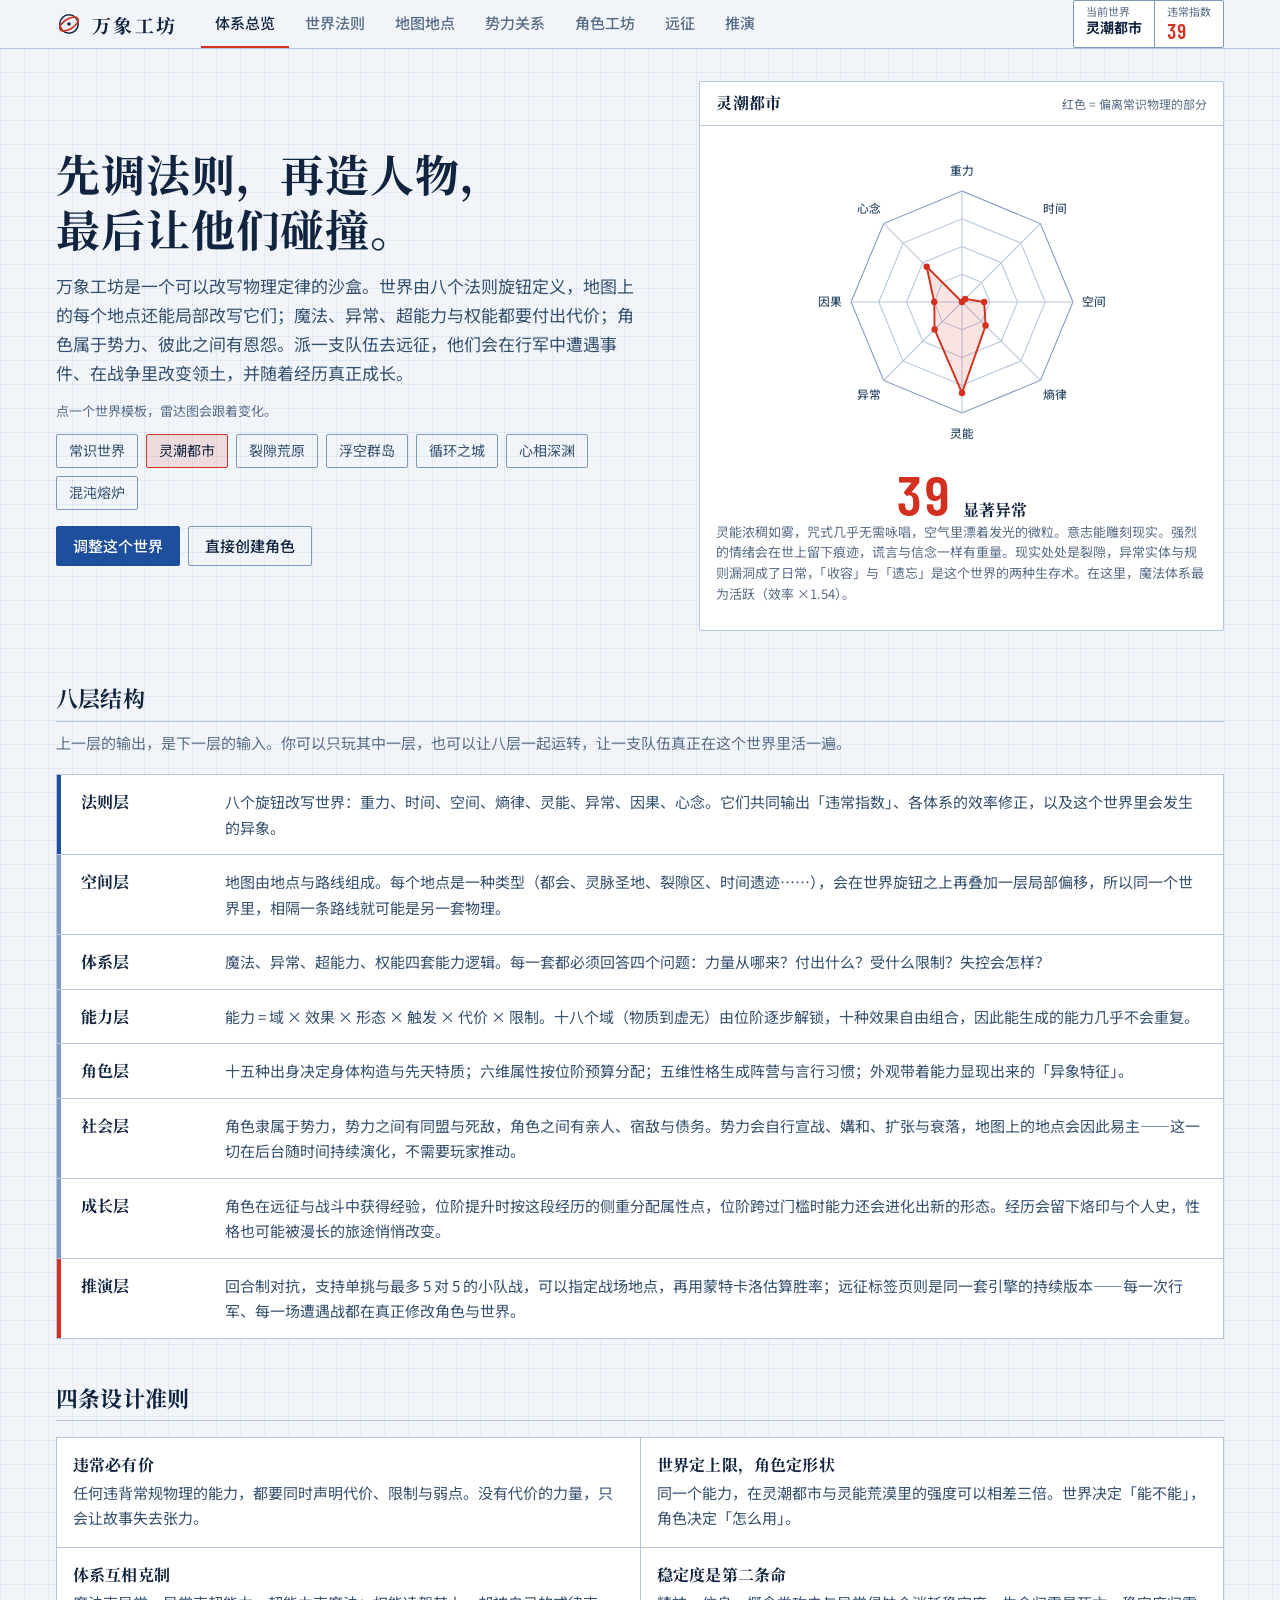
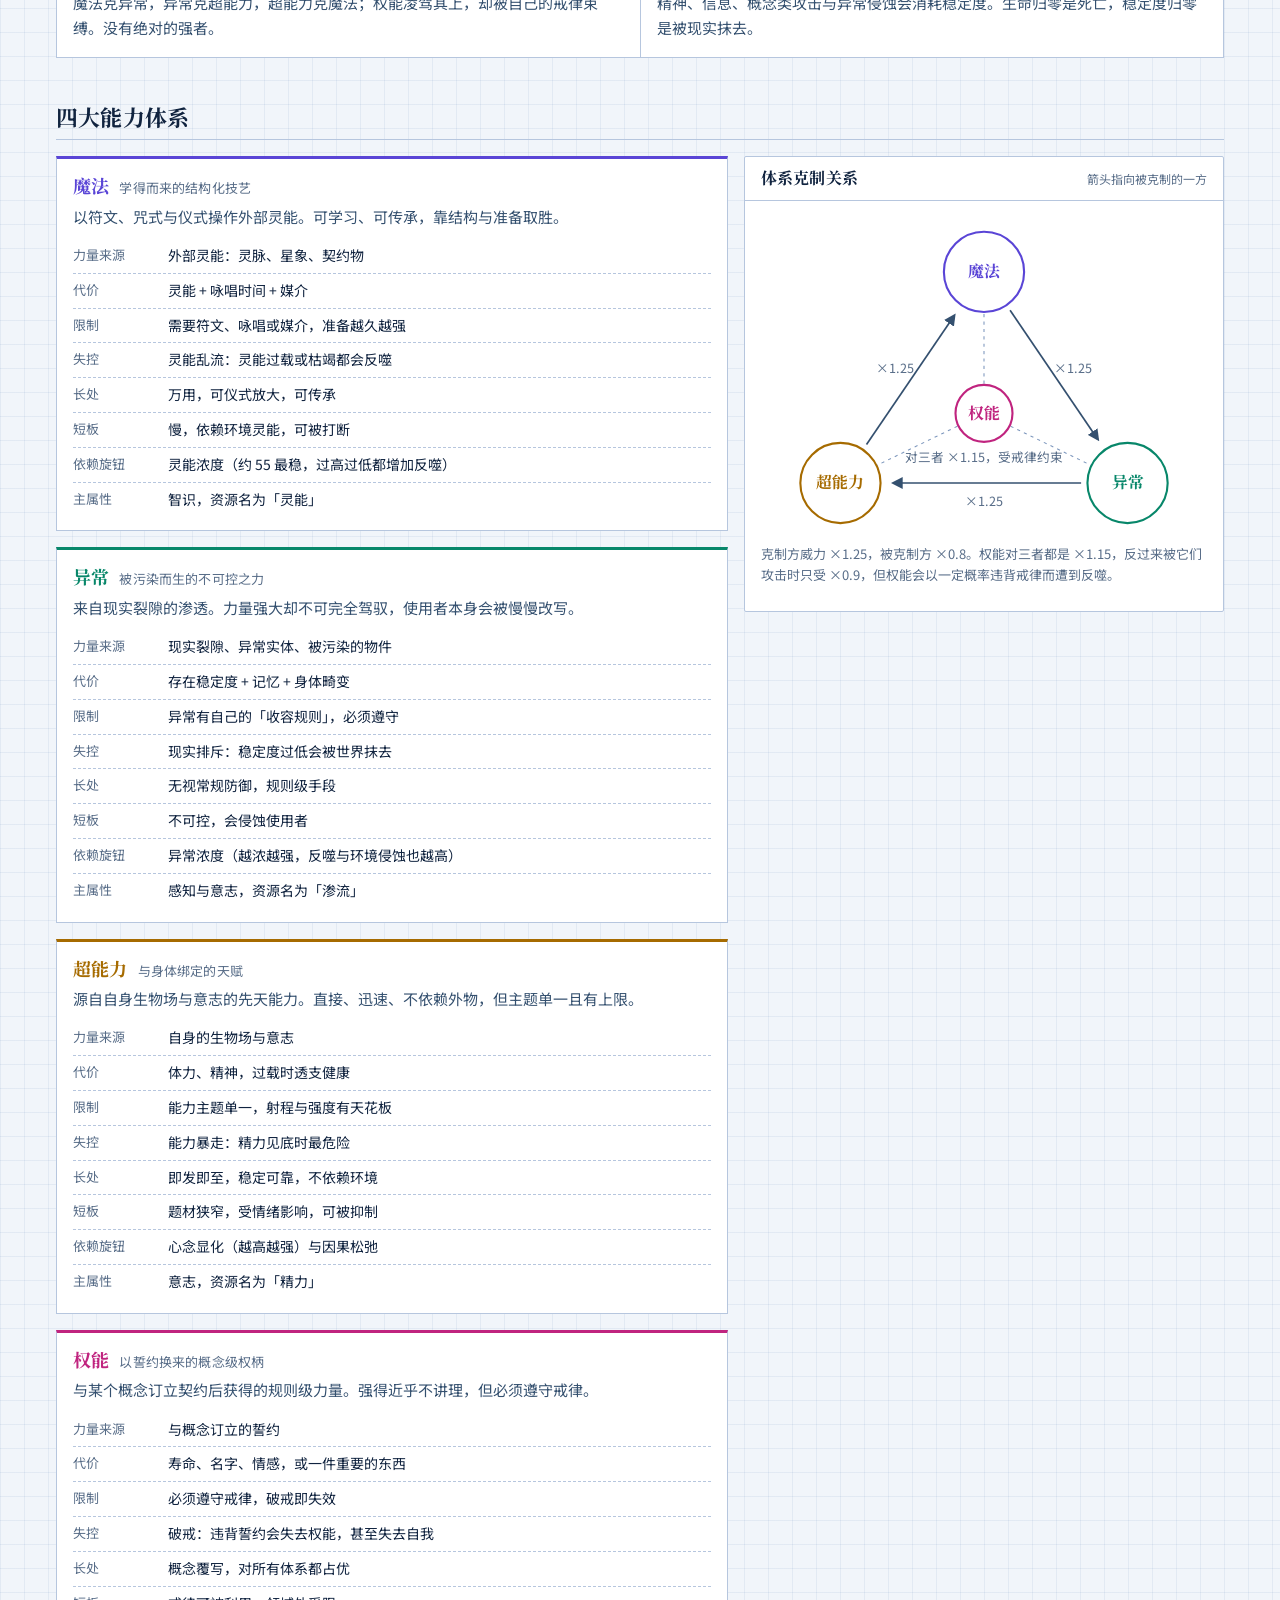
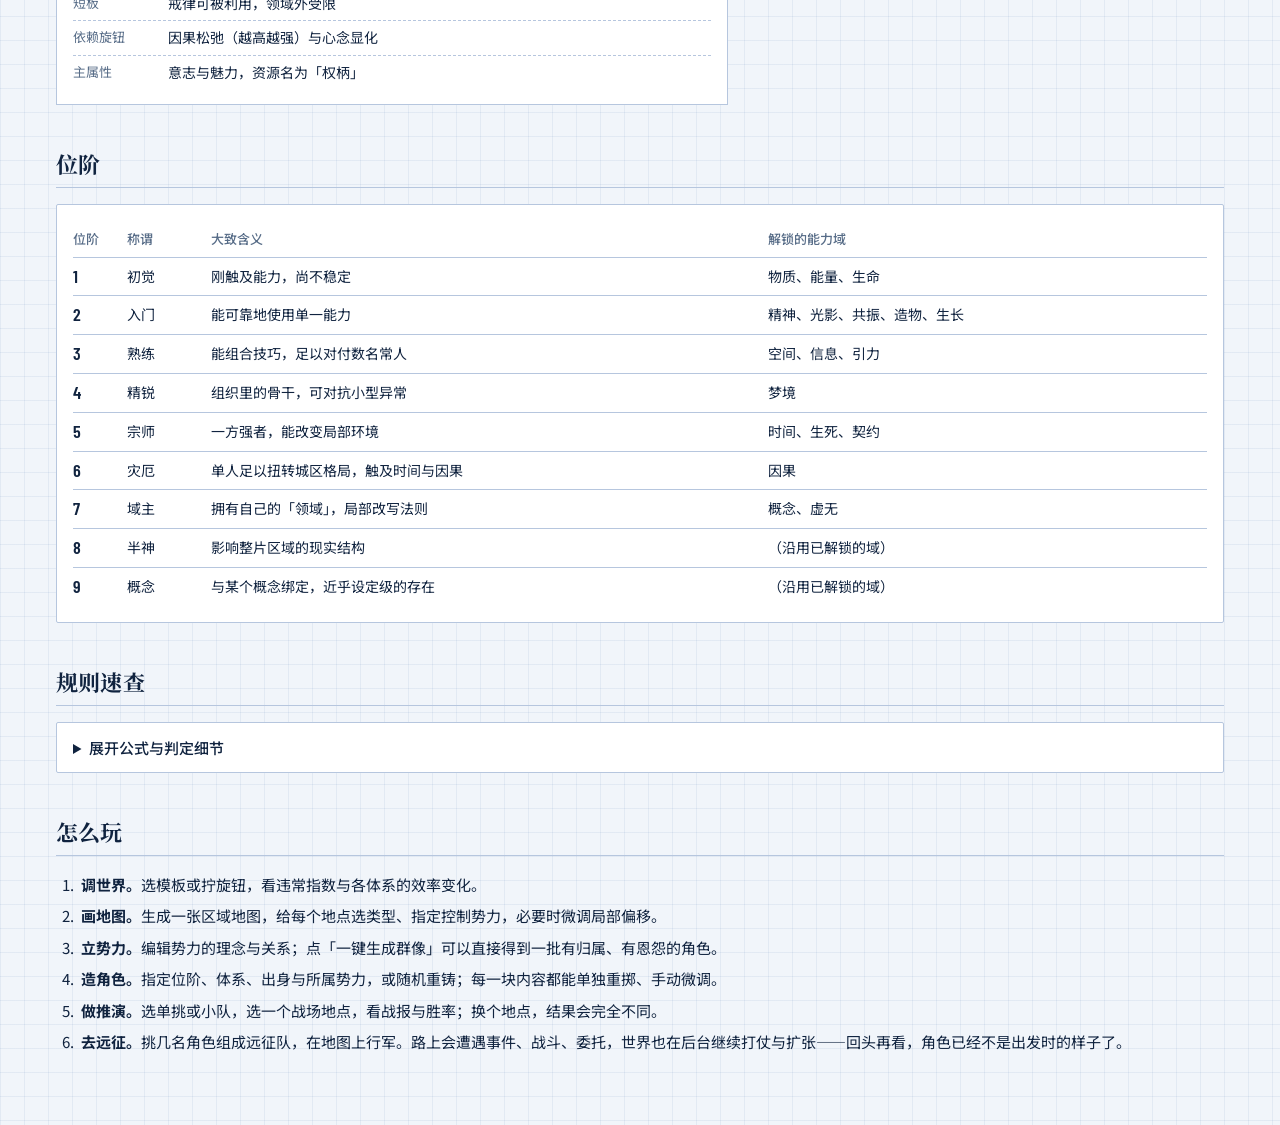
==== index.html @ e1588feb "ed: rename html page" ====
<!doctype html>
<html lang="zh-CN">
  <head>
    <meta charset="utf-8" />
    <meta
      name="viewport"
      content="width=device-width, initial-scale=1, viewport-fit=cover"
    />
    <title>万象工坊 · 沙盒世界与角色系统</title>
    <link
      href="https://fonts.googleapis.com/css2?family=Barlow+Condensed:wght@500;600&family=Noto+Sans+SC:wght@400;500;700&family=Noto+Serif+SC:wght@700&display=swap"
      rel="stylesheet"
    />
    <style>
      /* ==========================================================================
   万象工坊 · 样式
   视觉概念：制图纸上的「红线批注」。蓝墨线是常识物理，红线是被改写的部分。
   ========================================================================== */
      :root {
        --sheet: #f1f5fa;
        --paper: #ffffff;
        --paper2: #e8eef7;
        --rule: #b6c6de;
        --rule2: #7d97bd;
        --grid: rgba(29, 79, 156, 0.07);
        --ink: #10233f;
        --ink2: #34506f;
        --ink3: #586d88;
        --accent: #1d4f9c;
        --accent-ink: #ffffff;
        --red: #d3301f;
        --red-soft: rgba(211, 48, 31, 0.13);
        --magic: #5a45d6;
        --anomaly: #08876a;
        --psi: #a66b00;
        --dominion: #c0247f;
        --win: #16803f;
        --serif:
          "Noto Serif SC", "Source Han Serif SC", "Songti SC", "STSong",
          "SimSun", serif;
        --sans:
          "Noto Sans SC", "PingFang SC", "Microsoft YaHei", "Hiragino Sans GB",
          system-ui, sans-serif;
        --num: "Barlow Condensed", "Arial Narrow", "Noto Sans SC", sans-serif;
        color-scheme: light;
        box-sizing: border-box;
        padding-top: env(safe-area-inset-top, 0px);
        padding-bottom: env(safe-area-inset-bottom, 0px);
      }
      @media (prefers-color-scheme: dark) {
        :root:not([data-theme="light"]) {
          --sheet: #0b1b30;
          --paper: #10253f;
          --paper2: #0a1a2e;
          --rule: #2c4f7f;
          --rule2: #4b78b4;
          --grid: rgba(140, 185, 255, 0.07);
          --ink: #e6eefb;
          --ink2: #b3c5e0;
          --ink3: #8aa2c4;
          --accent: #8fbcff;
          --accent-ink: #08182b;
          --red: #ff6a55;
          --red-soft: rgba(255, 106, 85, 0.16);
          --magic: #a99bff;
          --anomaly: #4ee0b5;
          --psi: #ffd166;
          --dominion: #ff83c4;
          --win: #62d98d;
          color-scheme: dark;
        }
      }
      :root[data-theme="dark"] {
        --sheet: #0b1b30;
        --paper: #10253f;
        --paper2: #0a1a2e;
        --rule: #2c4f7f;
        --rule2: #4b78b4;
        --grid: rgba(140, 185, 255, 0.07);
        --ink: #e6eefb;
        --ink2: #b3c5e0;
        --ink3: #8aa2c4;
        --accent: #8fbcff;
        --accent-ink: #08182b;
        --red: #ff6a55;
        --red-soft: rgba(255, 106, 85, 0.16);
        --magic: #a99bff;
        --anomaly: #4ee0b5;
        --psi: #ffd166;
        --dominion: #ff83c4;
        --win: #62d98d;
        color-scheme: dark;
      }
      html {
        scroll-padding-top: env(safe-area-inset-top, 0px);
        -webkit-text-size-adjust: 100%;
      }
      *,
      *::before,
      *::after {
        box-sizing: border-box;
      }
      body {
        margin: 0;
        color: var(--ink);
        font: 400 15px/1.7 var(--sans);
        background-color: var(--sheet);
        background-image:
          linear-gradient(var(--grid) 1px, transparent 1px),
          linear-gradient(90deg, var(--grid) 1px, transparent 1px);
        background-size: 24px 24px;
        -webkit-font-smoothing: antialiased;
      }
      h1,
      h2,
      h3,
      h4 {
        font-family: var(--serif);
        font-weight: 700;
        margin: 0;
        line-height: 1.35;
        letter-spacing: 0.01em;
      }
      p {
        margin: 0 0 0.7em;
      }
      button,
      input,
      select,
      textarea {
        font: inherit;
        color: inherit;
      }
      :focus-visible {
        outline: 2px solid var(--accent);
        outline-offset: 2px;
      }
      .skip {
        position: absolute;
        left: -999px;
        top: 0;
        background: var(--accent);
        color: var(--accent-ink);
        padding: 8px 12px;
        z-index: 100;
      }
      .skip:focus {
        left: 8px;
        top: 8px;
      }
      .num {
        font-family: var(--num);
        font-weight: 600;
        font-variant-numeric: tabular-nums;
        letter-spacing: 0.01em;
      }
      .num.big {
        font-size: 56px;
        line-height: 1;
      }
      .small {
        font-size: 13px;
        color: var(--ink3);
        line-height: 1.6;
      }
      .prose {
        color: var(--ink2);
      }
      [hidden] {
        display: none !important;
      }

      /* ---------- 顶栏 ---------- */
      .top {
        position: sticky;
        top: env(safe-area-inset-top, 0px);
        z-index: 30;
        background: var(--sheet);
        background: color-mix(in srgb, var(--sheet) 90%, transparent);
        -webkit-backdrop-filter: blur(8px);
        backdrop-filter: blur(8px);
        border-bottom: 1px solid var(--rule);
      }
      .top-in {
        max-width: 1200px;
        margin: 0 auto;
        padding: 0 16px;
        display: flex;
        align-items: stretch;
        gap: 8px 24px;
        flex-wrap: wrap;
      }
      .brand {
        display: flex;
        align-items: center;
        gap: 10px;
        padding: 8px 0;
      }
      .brand-mark {
        width: 26px;
        height: 26px;
        color: var(--ink);
      }
      .brand-name {
        font: 700 19px var(--serif);
        letter-spacing: 0.12em;
      }
      .tabs {
        display: flex;
        gap: 2px;
        overflow-x: auto;
        scrollbar-width: none;
        flex: 1 1 auto;
        order: 3;
        width: 100%;
      }
      .tabs::-webkit-scrollbar {
        display: none;
      }
      .tabs button {
        appearance: none;
        background: none;
        border: 0;
        border-bottom: 2px solid transparent;
        color: var(--ink3);
        padding: 8px 14px;
        min-height: 44px;
        white-space: nowrap;
        cursor: pointer;
        font-weight: 500;
      }
      .tabs button:hover {
        color: var(--ink);
      }
      .tabs button[aria-selected="true"] {
        color: var(--ink);
        border-bottom-color: var(--red);
      }
      .tblock {
        margin-left: auto;
        align-self: center;
        display: flex;
        border: 1px solid var(--rule2);
        background: var(--paper);
        cursor: pointer;
        padding: 0;
        text-align: left;
        border-radius: 2px;
      }
      .tblock:hover {
        border-color: var(--accent);
      }
      .tb-cell {
        display: flex;
        flex-direction: column;
        padding: 3px 12px;
        min-width: 64px;
      }
      .tb-cell + .tb-cell {
        border-left: 1px solid var(--rule2);
      }
      .tb-cell i {
        font-style: normal;
        font-size: 11px;
        color: var(--ink3);
        line-height: 1.3;
      }
      .tb-cell b {
        font-size: 14px;
        line-height: 1.3;
        max-width: 9em;
        overflow: hidden;
        text-overflow: ellipsis;
        white-space: nowrap;
      }
      .tb-cell b.num {
        font-size: 20px;
        color: var(--red);
      }
      @media (min-width: 760px) {
        .tabs {
          order: 0;
          width: auto;
        }
        .top-in {
          flex-wrap: nowrap;
        }
        .brand {
          padding: 0;
        }
      }

      .wrap {
        max-width: 1200px;
        margin: 0 auto;
        padding: 24px 16px 64px;
      }
      .tabpanel > * + * {
        margin-top: 16px;
      }

      /* ---------- 面板 ---------- */
      .panel {
        background: var(--paper);
        border: 1px solid var(--rule);
        border-radius: 2px;
      }
      .panel-h {
        display: flex;
        justify-content: space-between;
        align-items: baseline;
        gap: 12px;
        padding: 10px 16px;
        border-bottom: 1px solid var(--rule);
      }
      .panel-h h3 {
        font-size: 16px;
      }
      .panel-h small {
        font-size: 12px;
        color: var(--ink3);
        text-align: right;
      }
      .panel > .body,
      .panel .body {
        padding: 16px;
      }
      .col {
        display: flex;
        flex-direction: column;
        gap: 16px;
        min-width: 0;
      }
      .split {
        display: grid;
        gap: 16px;
        grid-template-columns: minmax(0, 1fr);
      }
      @media (min-width: 900px) {
        .split {
          grid-template-columns: minmax(0, 1fr) minmax(0, 1fr);
        }
        .char-split {
          grid-template-columns: minmax(0, 400px) minmax(0, 1fr);
        }
      }
      h2.sec {
        font-size: 22px;
        margin-top: 44px;
        padding-bottom: 8px;
        border-bottom: 1px solid var(--rule);
      }
      .sec-sub {
        color: var(--ink3);
        margin: 8px 0 0;
      }
      .scroll {
        overflow-x: auto;
      }

      /* ---------- 表单 ---------- */
      .field {
        display: block;
        margin-bottom: 16px;
      }
      .field > span:first-child {
        display: block;
        font-weight: 500;
        margin-bottom: 6px;
        font-size: 14px;
      }
      .field b {
        font-weight: 500;
        color: var(--accent);
        margin-left: 6px;
      }
      .inline {
        display: flex;
        gap: 8px;
      }
      input[type="text"],
      select,
      textarea {
        width: 100%;
        background: var(--paper2);
        border: 1px solid var(--rule);
        border-radius: 2px;
        padding: 8px 10px;
        min-height: 40px;
      }
      input[type="text"]:focus,
      select:focus,
      textarea:focus {
        border-color: var(--accent);
        outline: none;
        box-shadow: 0 0 0 1px var(--accent);
      }
      textarea {
        font: 13px/1.5 var(--sans);
        resize: vertical;
      }
      .btn {
        appearance: none;
        min-height: 40px;
        padding: 0 16px;
        border: 1px solid var(--rule2);
        background: transparent;
        color: var(--ink);
        border-radius: 2px;
        cursor: pointer;
        font-weight: 500;
        white-space: nowrap;
      }
      .btn:hover {
        border-color: var(--accent);
        color: var(--accent);
      }
      .btn.primary {
        background: var(--accent);
        border-color: var(--accent);
        color: var(--accent-ink);
      }
      .btn.primary:hover {
        filter: brightness(1.1);
        color: var(--accent-ink);
      }
      .btnrow {
        display: flex;
        flex-wrap: wrap;
        gap: 8px;
        margin-top: 16px;
      }
      .btnrow.tight {
        margin-top: 12px;
      }
      .field + .btnrow,
      .panel .body > .btnrow:first-child {
        margin-top: 0;
        margin-bottom: 16px;
      }
      .chips {
        display: flex;
        flex-wrap: wrap;
        gap: 8px;
        margin: 12px 0 0;
      }
      .chip {
        appearance: none;
        border: 1px solid var(--rule2);
        background: transparent;
        color: var(--ink2);
        padding: 4px 12px;
        min-height: 34px;
        border-radius: 2px;
        cursor: pointer;
        font-size: 14px;
      }
      .chip:hover {
        border-color: var(--accent);
        color: var(--ink);
      }
      .chip[aria-pressed="true"] {
        border-color: var(--red);
        color: var(--ink);
        background: var(--red-soft);
      }
      .tag {
        display: inline-block;
        padding: 1px 8px;
        border: 1px solid var(--rule2);
        border-radius: 2px;
        font-size: 12px;
        color: var(--ink2);
        line-height: 1.7;
      }
      .tag.hue {
        color: var(--c);
        border-color: var(--c);
      }
      .c-magic {
        --c: var(--magic);
      }
      .c-anomaly {
        --c: var(--anomaly);
      }
      .c-psi {
        --c: var(--psi);
      }
      .c-dominion {
        --c: var(--dominion);
      }

      /* ---------- 量规（滑块）：红线 = 偏离 ---------- */
      .gauge {
        position: relative;
        height: 30px;
        --a: 0;
        --b: 0;
        --base: 0;
      }
      .gauge .trk {
        position: absolute;
        left: 7px;
        right: 7px;
        top: 50%;
        height: 1px;
        background: var(--rule2);
      }
      .gauge .tick {
        position: absolute;
        top: 50%;
        width: 1px;
        height: 14px;
        background: var(--rule2);
        left: calc(7px + (100% - 14px) * var(--base));
        transform: translateY(-50%);
      }
      .gauge .fill {
        position: absolute;
        top: 50%;
        height: 4px;
        transform: translateY(-50%);
        background: var(--accent);
        left: calc(7px + (100% - 14px) * var(--a));
        width: calc((100% - 14px) * (var(--b) - var(--a)));
      }
      .gauge[data-mode="dev"] .fill {
        background: var(--red);
        height: 5px;
      }
      .gauge input {
        position: absolute;
        inset: 0;
        width: 100%;
        height: 100%;
        margin: 0;
        background: transparent;
        -webkit-appearance: none;
        appearance: none;
        cursor: pointer;
      }
      .gauge input::-webkit-slider-runnable-track {
        height: 30px;
        background: transparent;
      }
      .gauge input::-webkit-slider-thumb {
        -webkit-appearance: none;
        appearance: none;
        box-sizing: border-box;
        width: 14px;
        height: 24px;
        margin-top: 3px;
        background: var(--paper);
        border: 2px solid var(--ink);
        border-radius: 2px;
      }
      .gauge input::-moz-range-track {
        height: 30px;
        background: transparent;
      }
      .gauge input::-moz-range-thumb {
        box-sizing: border-box;
        width: 14px;
        height: 24px;
        background: var(--paper);
        border: 2px solid var(--ink);
        border-radius: 2px;
      }
      .gauge input:focus {
        outline: none;
      }
      .gauge input:focus-visible::-webkit-slider-thumb {
        outline: 2px solid var(--accent);
        outline-offset: 2px;
      }
      .gauge input:focus-visible::-moz-range-thumb {
        outline: 2px solid var(--accent);
        outline-offset: 2px;
      }

      .dial {
        padding: 10px 0 12px;
        border-bottom: 1px dashed var(--rule);
      }
      .dial:last-child {
        border-bottom: 0;
      }
      .dial-h {
        display: flex;
        justify-content: space-between;
        align-items: baseline;
      }
      .dial-h b {
        font: 700 15px var(--serif);
      }
      .dial-h .ro {
        font: 600 18px var(--num);
        color: var(--ink2);
      }
      .dial.off .ro {
        color: var(--red);
      }
      .dial-f {
        display: flex;
        justify-content: space-between;
        font-size: 12px;
        color: var(--ink3);
      }
      .dial .hint {
        font-size: 12px;
        color: var(--ink3);
        margin: 2px 0 0;
      }
      .dial-group + .dial-group {
        margin-top: 20px;
      }
      .dial-group > h4 {
        font-size: 14px;
        color: var(--ink2);
        border-left: 3px solid var(--red);
        padding-left: 8px;
      }
      .dial-group > p {
        font-size: 12px;
        color: var(--ink3);
        margin: 4px 0 4px 11px;
      }

      .arow {
        display: grid;
        grid-template-columns: 4.2em minmax(0, 1fr) 5.2em;
        gap: 8px;
        align-items: center;
      }
      .arow .lab {
        font-size: 14px;
      }
      .arow .val {
        text-align: right;
        font: 600 18px var(--num);
      }
      .arow .val em {
        font: 400 12px var(--sans);
        font-style: normal;
        color: var(--ink3);
        margin-left: 3px;
      }
      .arow.p {
        grid-template-columns: 3.4em minmax(0, 1fr) 3.4em;
      }
      .arow.p .l,
      .arow.p .r {
        font-size: 12px;
        color: var(--ink3);
      }
      .arow.p .r {
        text-align: right;
      }
      .arow.p .l {
        text-align: left;
      }
      .over {
        color: var(--red);
      }

      /* ---------- 雷达 ---------- */
      .radar-wrap {
        width: 100%;
        max-width: 320px;
        margin: 0 auto;
      }
      .radar {
        width: 100%;
        height: auto;
        display: block;
        overflow: visible;
      }
      .rd-grid {
        fill: none;
        stroke: var(--rule);
        stroke-width: 1;
      }
      .rd-grid.base {
        stroke: var(--rule2);
      }
      .rd-axis {
        stroke: var(--rule);
        stroke-width: 1;
      }
      .rd-area {
        fill: var(--red-soft);
        stroke: var(--red);
        stroke-width: 1.8;
        stroke-linejoin: round;
      }
      .rd-area.ink {
        fill: var(--paper2);
        fill: color-mix(in srgb, var(--accent) 16%, transparent);
        stroke: var(--accent);
      }
      .rd-dot {
        fill: var(--red);
      }
      .rd-dot.ink {
        fill: var(--accent);
      }
      .rd-label {
        fill: var(--ink2);
        font: 500 11px var(--sans);
        text-anchor: middle;
      }
      .hero-read {
        display: flex;
        align-items: baseline;
        gap: 12px;
        justify-content: center;
        margin-top: 4px;
      }
      .hero-read .num {
        color: var(--red);
      }
      .hero-lab {
        font: 700 16px var(--serif);
      }
      .wr-read {
        display: grid;
        gap: 8px;
        align-items: center;
        grid-template-columns: minmax(0, 1fr);
      }
      .wr-num {
        text-align: center;
      }
      .wr-num .num {
        display: block;
        color: var(--red);
      }
      @media (min-width: 520px) {
        .wr-read {
          grid-template-columns: minmax(0, 1fr) 120px;
        }
      }

      /* ---------- 总览页 ---------- */
      .hero {
        display: grid;
        gap: 24px;
        grid-template-columns: minmax(0, 1fr);
        align-items: center;
        padding: 8px 0 8px;
      }
      @media (min-width: 900px) {
        .hero {
          grid-template-columns: minmax(0, 1.15fr) minmax(0, 1fr);
          gap: 40px;
        }
      }
      .hero h1 {
        font-size: clamp(28px, 5vw, 44px);
        line-height: 1.25;
        letter-spacing: 0.02em;
      }
      .lead {
        font-size: 17px;
        color: var(--ink2);
        margin: 16px 0 12px;
        max-width: 34em;
      }
      .hint-line {
        font-size: 13px;
        color: var(--ink3);
        margin: 0;
      }
      .hero-fig {
        margin: 0;
      }
      .layers {
        list-style: none;
        margin: 20px 0 0;
        padding: 0;
        counter-reset: l;
        display: grid;
        gap: 0;
      }
      .layers li {
        position: relative;
        padding: 14px 16px 14px 24px;
        border: 1px solid var(--rule);
        background: var(--paper);
        margin-top: -1px;
        display: grid;
        gap: 4px 24px;
      }
      .layers li::before {
        content: "";
        position: absolute;
        left: 0;
        top: 0;
        bottom: 0;
        width: 4px;
        background: var(--rule2);
      }
      .layers li:nth-child(1)::before {
        background: var(--accent);
      }
      .layers li:last-child::before {
        background: var(--red);
      }
      .layers h3 {
        font-size: 16px;
      }
      .layers p {
        margin: 0;
        color: var(--ink2);
      }
      @media (min-width: 760px) {
        .layers li {
          grid-template-columns: 8em minmax(0, 1fr);
          align-items: baseline;
        }
      }
      .rules {
        display: grid;
        gap: 0;
        margin-top: 16px;
        grid-template-columns: minmax(0, 1fr);
        border: 1px solid var(--rule);
        background: var(--paper);
      }
      .rules > div {
        padding: 16px;
        border-top: 1px solid var(--rule);
      }
      .rules > div:first-child {
        border-top: 0;
      }
      .rules h3 {
        font-size: 16px;
        margin-bottom: 4px;
      }
      .rules p {
        margin: 0;
        color: var(--ink2);
      }
      @media (min-width: 760px) {
        .rules {
          grid-template-columns: 1fr 1fr;
        }
        .rules > div:nth-child(2) {
          border-top: 0;
        }
        .rules > div:nth-child(even) {
          border-left: 1px solid var(--rule);
        }
      }
      .sys-split {
        display: grid;
        gap: 16px;
        margin-top: 16px;
        grid-template-columns: minmax(0, 1fr);
        align-items: start;
      }
      @media (min-width: 900px) {
        .sys-split {
          grid-template-columns: minmax(0, 1.4fr) minmax(0, 1fr);
        }
      }
      .sys-cards {
        display: grid;
        gap: 16px;
      }
      .sys {
        background: var(--paper);
        border: 1px solid var(--rule);
        border-top: 3px solid var(--c);
        padding: 14px 16px;
      }
      .sys h3 {
        font-size: 18px;
        color: var(--c);
        display: flex;
        align-items: baseline;
        gap: 10px;
        flex-wrap: wrap;
      }
      .sys h3 small {
        font: 400 13px var(--sans);
        color: var(--ink3);
      }
      .sys > p {
        margin: 6px 0 10px;
        color: var(--ink2);
      }
      .kv {
        margin: 0;
        display: grid;
        gap: 0;
      }
      .kv > div {
        display: grid;
        grid-template-columns: 5.5em minmax(0, 1fr);
        gap: 12px;
        padding: 5px 0;
        border-top: 1px dashed var(--rule);
      }
      .kv > div:first-child {
        border-top: 0;
      }
      .kv dt {
        color: var(--ink3);
        font-size: 13px;
      }
      .kv dd {
        margin: 0;
        font-size: 14px;
      }
      .tri-panel svg {
        width: 100%;
        height: auto;
        display: block;
        max-width: 380px;
        margin: 0 auto;
      }
      .tbl {
        width: 100%;
        border-collapse: collapse;
        font-size: 14px;
        min-width: 460px;
      }
      .tbl th,
      .tbl td {
        text-align: left;
        padding: 7px 12px 7px 0;
        border-bottom: 1px solid var(--rule);
        vertical-align: top;
      }
      .tbl th {
        font-weight: 500;
        color: var(--ink3);
        font-size: 13px;
      }
      .tbl td:first-child,
      .tbl th:first-child {
        width: 3em;
      }
      .tbl td.n {
        font: 600 18px var(--num);
      }
      .tbl tr:last-child td {
        border-bottom: 0;
      }
      .formula > summary {
        cursor: pointer;
        padding: 12px 16px;
        font-weight: 500;
      }
      .formula[open] > summary {
        border-bottom: 1px solid var(--rule);
      }
      .howto {
        margin: 16px 0 0;
        padding-left: 1.4em;
      }
      .howto li {
        margin-bottom: 6px;
        padding-left: 4px;
      }

      /* ---------- 世界页 ---------- */
      .mods {
        display: grid;
        gap: 8px;
      }
      .mod {
        display: grid;
        grid-template-columns: 4em minmax(0, 1fr) 3.6em;
        gap: 10px;
        align-items: center;
      }
      .mod .nm {
        font-weight: 500;
        color: var(--c);
      }
      .mini {
        height: 8px;
        background: var(--paper2);
        border: 1px solid var(--rule);
        position: relative;
      }
      .mini i {
        position: absolute;
        left: 0;
        top: 0;
        bottom: 0;
        background: var(--c, var(--accent));
      }
      .mini i.red {
        background: var(--red);
      }
      .mod .mini u {
        position: absolute;
        top: -3px;
        bottom: -3px;
        width: 1px;
        background: var(--ink);
        left: calc(100% / 1.9);
      }
      .mod .mv {
        text-align: right;
        font: 600 18px var(--num);
      }
      .chips-info {
        display: flex;
        flex-wrap: wrap;
        gap: 6px;
        margin-top: 14px;
      }
      .phen {
        list-style: none;
        margin: 0;
        padding: 0;
        display: grid;
        gap: 8px;
      }
      .phen li {
        border-left: 3px solid var(--red);
        padding: 2px 0 2px 10px;
      }
      .phen b {
        font: 700 14px var(--serif);
      }
      .phen p {
        margin: 0;
        font-size: 13px;
        color: var(--ink2);
      }
      .phen li.none {
        border-left-color: var(--rule2);
        color: var(--ink3);
        font-size: 14px;
      }
      .evlog {
        margin: 12px 0 0;
        padding: 0;
        list-style: none;
        display: grid;
        gap: 8px;
      }
      .evlog li {
        padding: 8px 12px;
        background: var(--paper2);
        border: 1px solid var(--rule);
        font-size: 14px;
      }
      .evlog li b {
        color: var(--red);
        font-weight: 500;
        margin-right: 6px;
      }

      /* ---------- 角色页 ---------- */
      .syspick {
        display: grid;
        grid-template-columns: 1fr 1fr;
        gap: 8px;
      }
      .syspick button {
        appearance: none;
        text-align: left;
        padding: 8px 10px;
        border: 1px solid var(--rule);
        background: var(--paper2);
        border-radius: 2px;
        cursor: pointer;
        min-height: 44px;
      }
      .syspick button b {
        display: block;
        color: var(--c);
        font: 700 15px var(--serif);
        margin: 0;
      }
      .syspick button span {
        font-size: 12px;
        color: var(--ink3);
        line-height: 1.4;
        display: block;
      }
      .syspick button[aria-pressed="true"] {
        border-color: var(--c);
        box-shadow: inset 0 0 0 1px var(--c);
        background: var(--paper);
      }
      .card-head {
        display: grid;
        grid-template-columns: 96px minmax(0, 1fr);
        gap: 16px;
        align-items: center;
      }
      @media (min-width: 520px) {
        .card-head {
          grid-template-columns: 112px minmax(0, 1fr);
        }
      }
      .sigil {
        width: 100%;
        height: auto;
        color: var(--c);
        display: block;
      }
      .sg-a {
        fill: none;
        stroke: currentColor;
        stroke-width: 1.1;
      }
      .sg-b {
        fill: none;
        stroke: currentColor;
        stroke-width: 1;
        stroke-dasharray: 2 3;
        opacity: 0.7;
      }
      .sg-f {
        fill: currentColor;
      }
      .who h2 {
        font-size: 26px;
        line-height: 1.2;
      }
      .who .ttl {
        color: var(--ink2);
        margin: 2px 0 8px;
      }
      .tags {
        display: flex;
        flex-wrap: wrap;
        gap: 6px;
      }
      .stats {
        display: grid;
        grid-template-columns: repeat(3, minmax(0, 1fr));
        gap: 0;
        border: 1px solid var(--rule);
        margin-top: 16px;
      }
      @media (min-width: 560px) {
        .stats {
          grid-template-columns: repeat(6, minmax(0, 1fr));
        }
      }
      .stat {
        padding: 8px 10px;
        border-left: 1px solid var(--rule);
        border-top: 1px solid var(--rule);
        margin: -1px 0 0 -1px;
      }
      .stat .num {
        display: block;
        font-size: 26px;
        line-height: 1.1;
      }
      .stat span {
        font-size: 12px;
        color: var(--ink3);
      }
      .stat.hot .num {
        color: var(--red);
      }
      .cblock {
        margin-top: 20px;
      }
      .cblock > h4 {
        font-size: 15px;
        padding-bottom: 6px;
        margin-bottom: 8px;
        border-bottom: 1px solid var(--rule);
        display: flex;
        justify-content: space-between;
        align-items: baseline;
        gap: 12px;
      }
      .cblock > h4 small {
        font: 400 12px var(--sans);
        color: var(--ink3);
      }
      .attr-split {
        display: grid;
        gap: 12px;
        grid-template-columns: minmax(0, 1fr);
        align-items: center;
      }
      @media (min-width: 560px) {
        .attr-split {
          grid-template-columns: 230px minmax(0, 1fr);
        }
      }
      .attr-list {
        display: grid;
        gap: 4px;
      }
      .ab {
        border-left: 3px solid var(--c);
        background: var(--paper2);
        padding: 10px 12px;
        margin-top: 8px;
      }
      .ab-h {
        display: flex;
        justify-content: space-between;
        gap: 12px;
        align-items: baseline;
        flex-wrap: wrap;
      }
      .ab-h b {
        font: 700 15px var(--serif);
      }
      .ab-h span {
        font-size: 12px;
        color: var(--ink3);
      }
      .ab p {
        margin: 4px 0 6px;
        font-size: 14px;
        color: var(--ink2);
      }
      .ab .tags {
        margin-bottom: 4px;
      }
      .ab .cl {
        font-size: 13px;
        color: var(--ink2);
      }
      .ab .cl b {
        font-weight: 500;
        color: var(--ink3);
        margin-right: 4px;
      }
      .price {
        display: grid;
        gap: 0;
        margin-top: 8px;
        border: 1px solid var(--red);
        background: var(--red-soft);
      }
      .price > div {
        display: grid;
        grid-template-columns: 5em minmax(0, 1fr);
        gap: 10px;
        padding: 6px 12px;
        font-size: 14px;
      }
      .price > div + div {
        border-top: 1px dashed var(--red);
      }
      .price dt,
      .price b {
        color: var(--red);
        font-weight: 500;
      }
      .worldnote {
        margin-top: 16px;
        padding: 10px 14px;
        border: 1px dashed var(--rule2);
        font-size: 14px;
        color: var(--ink2);
      }
      .worldnote b {
        color: var(--c);
      }
      .roster {
        display: grid;
        gap: 12px;
        grid-template-columns: repeat(auto-fill, minmax(240px, 1fr));
        margin-top: 16px;
      }
      .rcard {
        background: var(--paper);
        border: 1px solid var(--rule);
        border-top: 3px solid var(--c);
        padding: 12px;
        display: grid;
        grid-template-columns: 56px minmax(0, 1fr);
        gap: 10px;
      }
      .rcard .sigil {
        width: 56px;
      }
      .rcard b {
        font: 700 16px var(--serif);
        display: block;
      }
      .rcard .small {
        margin: 0;
      }
      .rcard .acts {
        grid-column: 1 / -1;
        display: flex;
        gap: 6px;
        flex-wrap: wrap;
      }
      .rcard .btn {
        min-height: 34px;
        padding: 0 10px;
        font-size: 13px;
      }
      .empty {
        border: 1px dashed var(--rule2);
        padding: 20px;
        color: var(--ink3);
        text-align: center;
        grid-column: 1 / -1;
      }

      /* ---------- 推演页 ---------- */
      .sim-pick {
        display: grid;
        gap: 0 16px;
        grid-template-columns: minmax(0, 1fr);
      }
      @media (min-width: 640px) {
        .sim-pick {
          grid-template-columns: 1fr 1fr;
        }
      }
      .banner {
        padding: 18px 20px;
        border: 1px solid var(--rule);
        background: var(--paper);
        border-left: 6px solid var(--c, var(--accent));
      }
      .banner h3 {
        font-size: 24px;
      }
      .banner p {
        margin: 4px 0 0;
        color: var(--ink2);
      }
      .duelists {
        display: grid;
        gap: 16px;
        grid-template-columns: minmax(0, 1fr);
      }
      @media (min-width: 760px) {
        .duelists {
          grid-template-columns: 1fr 1fr;
        }
      }
      .duelist {
        padding: 14px 16px;
      }
      .duelist h4 {
        font-size: 17px;
        color: var(--c);
        margin-bottom: 6px;
      }
      .meter {
        margin-top: 8px;
      }
      .meter > div:first-child {
        display: flex;
        justify-content: space-between;
        font-size: 13px;
        color: var(--ink3);
      }
      .wr {
        display: flex;
        height: 34px;
        border: 1px solid var(--rule2);
        margin: 8px 0;
        font: 600 16px var(--num);
      }
      .wr > div {
        display: flex;
        align-items: center;
        justify-content: center;
        min-width: 0;
        overflow: hidden;
        color: #fff;
      }
      .wr .wa {
        background: var(--accent);
        color: var(--accent-ink);
      }
      .wr .wd {
        background: var(--paper2);
        color: var(--ink2);
      }
      .wr .wb {
        background: var(--red);
        color: #fff;
      }
      .wr-legend {
        display: flex;
        justify-content: space-between;
        font-size: 13px;
        color: var(--ink2);
        gap: 8px;
        flex-wrap: wrap;
      }
      .tl {
        width: 100%;
        height: auto;
        display: block;
      }
      .tl .g {
        stroke: var(--rule);
        stroke-width: 1;
      }
      .tl .la {
        fill: none;
        stroke: var(--accent);
        stroke-width: 2.4;
        stroke-linejoin: round;
      }
      .tl .lb {
        fill: none;
        stroke: var(--red);
        stroke-width: 2.4;
        stroke-linejoin: round;
        stroke-dasharray: 6 3;
      }
      .tl text {
        fill: var(--ink3);
        font: 11px var(--sans);
      }
      .legend {
        display: flex;
        gap: 16px;
        font-size: 13px;
        color: var(--ink2);
        margin-top: 4px;
        flex-wrap: wrap;
      }
      .legend i {
        display: inline-block;
        width: 22px;
        height: 0;
        border-top: 3px solid var(--accent);
        vertical-align: middle;
        margin-right: 6px;
      }
      .legend i.b {
        border-top: 3px dashed var(--red);
      }
      .log {
        list-style: none;
        margin: 0;
        padding: 0;
        max-height: 520px;
        overflow-y: auto;
      }
      .log li {
        padding: 5px 12px;
        font-size: 14px;
        border-left: 3px solid var(--rule);
        margin-top: 2px;
      }
      .log li.r {
        margin-top: 12px;
        padding: 4px 0;
        border: 0;
        border-bottom: 1px solid var(--rule);
        font: 700 14px var(--serif);
        color: var(--ink2);
        position: sticky;
        top: 0;
        background: var(--paper);
      }
      .log li.ia {
        border-left-color: var(--accent);
      }
      .log li.ib {
        border-left-color: var(--red);
      }
      .log li.w {
        border-left-color: var(--rule2);
        color: var(--ink3);
        font-size: 13px;
      }
      .log li.b {
        background: var(--red-soft);
      }
      .log li.c {
        font-weight: 500;
      }
      .log li.m {
        color: var(--ink3);
      }
      .log li.e {
        font-weight: 700;
        border-left-width: 6px;
        margin-top: 10px;
      }

      #toast {
        position: fixed;
        left: 50%;
        bottom: calc(24px + env(safe-area-inset-bottom, 0px));
        transform: translate(-50%, 12px);
        background: var(--ink);
        color: var(--sheet);
        padding: 9px 18px;
        font-size: 14px;
        border-radius: 2px;
        opacity: 0;
        pointer-events: none;
        transition:
          opacity 0.2s,
          transform 0.2s;
        z-index: 50;
      }
      #toast.on {
        opacity: 1;
        transform: translate(-50%, 0);
      }
      @media (prefers-reduced-motion: reduce) {
        #toast {
          transition: none;
        }
      }

      /* ---------- 补充 ---------- */
      .prow {
        margin-bottom: 6px;
      }
      .prow .pn {
        display: flex;
        justify-content: space-between;
        font-size: 14px;
      }
      .prow .pn em {
        font: 600 16px var(--num);
        font-style: normal;
        color: var(--ink2);
      }
      .price dd {
        margin: 0;
      }
      .simgrid {
        display: grid;
        gap: 16px;
        margin-top: 16px;
      }
      .tri-l {
        stroke: var(--ink2);
        stroke-width: 1.6;
        fill: none;
      }
      .tri-h {
        fill: var(--ink2);
      }
      .tri-d {
        stroke: var(--rule2);
        stroke-dasharray: 3 4;
        stroke-width: 1;
      }
      .tri-n {
        fill: var(--paper);
        stroke-width: 2;
      }
      .tri-t {
        font: 700 15px var(--serif);
      }
      .tri-s {
        fill: var(--ink3);
        font: 12px var(--sans);
      }
      .attr-list .arow .mini {
        margin: 0;
      }
      .duelist .tags {
        margin-bottom: 4px;
      }

      @media (min-width: 900px) {
        .tri-panel {
          position: sticky;
          top: calc(env(safe-area-inset-top, 0px) + 72px);
        }
      }

      .gauge[data-tone="ink"][data-mode="dev"] .fill {
        background: var(--accent);
        height: 4px;
      }
      .btnrow + .small {
        margin-top: 10px;
      }
      .tl {
        max-width: 720px;
      }
      .duelist {
        border-top: 3px solid var(--accent);
      }
      .duelist.sb {
        border-top-color: var(--red);
      }
      .duelist .side {
        font: 500 12px var(--sans);
        color: var(--ink3);
        border: 1px solid var(--rule2);
        padding: 0 6px;
        margin-right: 8px;
        vertical-align: 2px;
        border-radius: 2px;
      }

      /* ==========================================================================
   地图 / 势力 / 小队
   ========================================================================== */
      .map-split {
        grid-template-columns: minmax(0, 1fr);
      }
      @media (min-width: 1000px) {
        .map-split {
          grid-template-columns: minmax(0, 1.5fr) minmax(0, 1fr);
        }
      }
      .map-wrap,
      .net-wrap {
        border: 1px solid var(--rule);
        background: var(--paper2);
      }
      .map-wrap svg,
      .net-wrap svg {
        width: 100%;
        height: auto;
        display: block;
        -webkit-user-select: none;
        user-select: none;
      }
      .mp-c {
        fill: none;
        stroke: var(--rule);
        stroke-width: 1;
        stroke-dasharray: 2 4;
      }
      .mp-r {
        stroke: var(--rule2);
        stroke-width: 1.8;
      }
      .mp-r.hot {
        stroke: var(--accent);
        stroke-width: 2.8;
      }
      .lnode {
        cursor: grab;
        touch-action: none;
        outline: none;
      }
      .lnode:active {
        cursor: grabbing;
      }
      .lnode .lg {
        fill: var(--paper);
        stroke: var(--ink);
        stroke-width: 1.8;
        stroke-linejoin: round;
      }
      .lnode:focus-visible .mp-ringbg {
        stroke: var(--accent);
      }
      .mp-halo {
        fill-opacity: 0.16;
        stroke-opacity: 0.55;
        stroke-width: 1;
        stroke-dasharray: 3 3;
      }
      .mp-ringbg {
        fill: var(--paper);
        stroke: var(--rule);
        stroke-width: 3;
      }
      .mp-ring {
        fill: none;
        stroke: var(--red);
        stroke-width: 3;
      }
      .mp-sel {
        fill: none;
        stroke: var(--accent);
        stroke-width: 1.6;
        stroke-dasharray: 4 3;
      }
      .mp-t {
        fill: var(--ink);
        font: 700 13px var(--serif);
        paint-order: stroke;
        stroke: var(--paper2);
        stroke-width: 4px;
        stroke-linejoin: round;
      }
      .mp-n {
        fill: var(--red);
        font: 600 15px var(--num);
        paint-order: stroke;
        stroke: var(--paper2);
        stroke-width: 3px;
      }
      .mp-badge {
        fill: var(--accent);
      }
      .mp-bt {
        fill: var(--accent-ink);
        font: 700 11px var(--sans);
      }
      .map-key {
        display: flex;
        flex-wrap: wrap;
        gap: 4px 14px;
        margin-top: 10px;
        font-size: 13px;
        color: var(--ink2);
        align-items: center;
      }
      .mk {
        display: inline-flex;
        align-items: center;
        gap: 4px;
      }
      .mk-g {
        width: 22px;
        height: 22px;
      }
      .mk-g .lg {
        fill: var(--paper);
        stroke: var(--ink2);
        stroke-width: 2.2;
        stroke-linejoin: round;
      }
      .mk-note {
        flex-basis: 100%;
        color: var(--ink3);
        font-size: 12px;
      }
      .lrows {
        display: grid;
        align-content: start;
      }
      .lrow {
        display: grid;
        grid-template-columns: 5em minmax(0, 1fr) 2.8em;
        gap: 8px;
        padding: 3px 0;
        border-bottom: 1px dashed var(--rule);
        font-size: 14px;
        align-items: baseline;
      }
      .lrow .rv {
        font-weight: 500;
      }
      .lrow em {
        font: 600 15px var(--num);
        font-style: normal;
        text-align: right;
        color: var(--ink3);
      }
      .lrow em.off {
        color: var(--red);
      }
      .offs summary {
        cursor: pointer;
        margin-top: 16px;
        font-weight: 500;
      }
      .offrow {
        display: grid;
        grid-template-columns: 5.2em minmax(0, 1fr) 2.8em;
        gap: 8px;
        align-items: center;
      }
      .offrow .val {
        font: 600 16px var(--num);
        text-align: right;
      }

      .fac-list {
        display: grid;
        gap: 6px;
      }
      .fcard {
        appearance: none;
        display: flex;
        gap: 10px;
        align-items: center;
        text-align: left;
        padding: 8px 12px;
        border: 1px solid var(--rule);
        background: var(--paper2);
        border-radius: 2px;
        cursor: pointer;
        color: var(--ink);
      }
      .fcard:hover {
        border-color: var(--fc);
      }
      .fcard.on {
        border-color: var(--fc);
        box-shadow: inset 4px 0 0 var(--fc);
        background: var(--paper);
      }
      .fdot {
        width: 12px;
        height: 12px;
        border-radius: 50%;
        background: var(--fc);
        flex: none;
      }
      .fbody {
        min-width: 0;
      }
      .fbody b {
        display: block;
        font: 700 15px var(--serif);
      }
      .fbody small {
        color: var(--ink3);
        font-size: 12px;
      }
      .fgrid {
        display: grid;
        gap: 0 12px;
        grid-template-columns: 1fr 1fr;
      }
      .sub {
        font-size: 14px;
        margin: 14px 0 8px;
        padding-bottom: 4px;
        border-bottom: 1px solid var(--rule);
      }
      .stance-list {
        display: grid;
        gap: 6px;
      }
      .stance {
        display: grid;
        grid-template-columns: 12px minmax(0, 1fr) 7em;
        gap: 10px;
        align-items: center;
        font-size: 14px;
      }
      .stance select {
        min-height: 34px;
        padding: 2px 8px;
      }
      .nt-e {
        stroke-linecap: round;
      }
      .nt-e.pos {
        stroke: var(--accent);
      }
      .nt-e.neg {
        stroke: var(--red);
      }
      .nt-e.neu {
        stroke: var(--rule2);
      }
      .nt-e.tm {
        stroke: var(--rule2);
        stroke-dasharray: 2 4;
        opacity: 0.85;
      }
      .nt-e.tc.neu {
        stroke-dasharray: 4 3;
      }
      .nt-e.dim {
        opacity: 0.1;
      }
      .nt-n.dim {
        opacity: 0.25;
      }
      .nt-n {
        cursor: pointer;
        outline: none;
      }
      .nt-n:focus-visible circle {
        stroke: var(--accent);
        stroke-width: 3;
      }
      .nt-n.f circle {
        stroke-width: 2;
      }
      .nt-n.c circle {
        stroke: var(--paper);
        stroke-width: 1.5;
      }
      .nt-ft {
        fill: var(--ink);
        font: 700 14px var(--serif);
        paint-order: stroke;
        stroke: var(--paper2);
        stroke-width: 4px;
        stroke-linejoin: round;
      }
      .nt-ct {
        fill: var(--ink2);
        font: 500 12px var(--sans);
        paint-order: stroke;
        stroke: var(--paper2);
        stroke-width: 3px;
        stroke-linejoin: round;
      }
      .nt-sel {
        fill: none;
        stroke: var(--accent);
        stroke-width: 1.6;
        stroke-dasharray: 4 3;
      }
      .net-legend {
        margin-top: 10px;
      }
      .net-legend i.neg {
        border-top-color: var(--red);
      }
      .net-legend i.mem {
        border-top: 2px dotted var(--rule2);
      }
      .relform {
        display: grid;
        gap: 8px;
        grid-template-columns: minmax(0, 1fr);
      }
      @media (min-width: 560px) {
        .relform {
          grid-template-columns: minmax(0, 1fr) 7.5em minmax(0, 1fr);
        }
      }
      .rel-list {
        list-style: none;
        margin: 14px 0 0;
        padding: 0;
        display: grid;
        gap: 6px;
        max-height: 340px;
        overflow-y: auto;
      }
      .rel-list li {
        display: flex;
        align-items: center;
        gap: 8px;
        flex-wrap: wrap;
        padding: 6px 10px;
        border-left: 3px solid var(--rule2);
        background: var(--paper2);
        font-size: 14px;
      }
      .rel-list li.pos {
        border-left-color: var(--accent);
      }
      .rel-list li.neg {
        border-left-color: var(--red);
      }
      .rel-list li em {
        font-style: normal;
        color: var(--ink2);
      }
      .rel-list li .btn {
        margin-left: auto;
        min-height: 30px;
        padding: 0 10px;
        font-size: 13px;
      }
      .rel-list li.none {
        color: var(--ink3);
        border-left-color: var(--rule);
      }

      #squadPick {
        gap: 16px;
      }
      .sq > .panel {
        height: 100%;
      }
      .sq-a {
        border-top: 3px solid var(--accent);
      }
      .sq-b {
        border-top: 3px solid var(--red);
      }
      .members {
        list-style: none;
        margin: 0 0 12px;
        padding: 0;
        display: grid;
        gap: 6px;
      }
      .members li {
        display: flex;
        align-items: center;
        gap: 8px;
        flex-wrap: wrap;
        padding: 6px 10px;
        background: var(--paper2);
        border-left: 3px solid var(--c, var(--rule2));
        font-size: 14px;
      }
      .members li .btn {
        margin-left: auto;
        min-height: 30px;
        padding: 0 10px;
        font-size: 13px;
      }
      .members li.none {
        color: var(--ink3);
        border-left-color: var(--rule);
      }
      .mrow {
        padding: 8px 0;
        border-top: 1px dashed var(--rule);
      }
      .duelist h4 + .mrow {
        border-top: 0;
      }
      .mrow.down {
        opacity: 0.55;
      }
      .mh {
        display: flex;
        gap: 8px;
        align-items: center;
        flex-wrap: wrap;
      }
      .mrow .small {
        margin: 4px 0 0;
      }
      .banner.ta {
        border-left-color: var(--accent);
      }
      .banner.tb {
        border-left-color: var(--red);
      }

      @media (max-width: 640px) {
        .mp-t {
          font-size: 21px;
          stroke-width: 5px;
        }
        .mp-n {
          font-size: 23px;
        }
        .mp-bt {
          font-size: 15px;
        }
        .nt-ft {
          font-size: 19px;
          stroke-width: 5px;
        }
        .nt-ct {
          font-size: 16px;
          stroke-width: 4px;
        }
      }
      #simOut .banner {
        scroll-margin-top: 120px;
      }

      /* ==========================================================================
   远征 / 成长
   ========================================================================== */
      .xpbar {
        height: 10px;
        background: var(--paper2);
        border: 1px solid var(--rule);
        position: relative;
        margin-top: 4px;
      }
      .xpbar i {
        position: absolute;
        left: 0;
        top: 0;
        bottom: 0;
        background: var(--accent);
      }
      .marks,
      .histlog {
        margin-top: 10px;
      }
      .marks b,
      .histlog b {
        font-size: 13px;
        color: var(--ink3);
        font-weight: 500;
      }
      .marks ul,
      .histlog ul {
        list-style: none;
        margin: 4px 0 0;
        padding: 0;
        display: grid;
        gap: 4px;
      }
      .marks li {
        font-size: 14px;
        padding-left: 10px;
        border-left: 2px solid var(--red);
      }
      .histlog li {
        font-size: 14px;
        padding-left: 10px;
        border-left: 2px solid var(--rule2);
      }
      .histlog li em {
        font-style: normal;
        color: var(--ink3);
        font-size: 12px;
        margin-right: 6px;
      }
      .stat.hurt .num {
        color: var(--red);
      }
      .stat .num em {
        font-style: normal;
        font-size: 13px;
        color: var(--ink3);
        font-weight: 400;
        margin-left: 2px;
      }

      .camp-split {
        grid-template-columns: minmax(0, 1fr);
      }
      @media (min-width: 1000px) {
        .camp-split {
          grid-template-columns: minmax(0, 1fr) minmax(0, 1.15fr);
        }
      }
      .mini.big {
        height: 14px;
      }
      .enc {
        border-color: var(--red);
        border-width: 2px;
      }
      .enc .panel-h {
        border-bottom-color: var(--red);
        background: var(--red-soft);
      }
      .enc-opts {
        display: grid;
        gap: 8px;
        margin-top: 12px;
      }
      .encbtn {
        appearance: none;
        text-align: left;
        padding: 10px 14px;
        border: 1px solid var(--rule2);
        background: var(--paper2);
        border-radius: 2px;
        cursor: pointer;
        color: var(--ink);
        display: grid;
        gap: 3px;
      }
      .encbtn:hover {
        border-color: var(--red);
      }
      .encbtn b {
        font: 700 15px var(--serif);
      }
      .encbtn span {
        font-size: 12px;
        color: var(--ink3);
      }
      .camp-last ul {
        margin: 6px 0 0;
        padding-left: 1.1em;
      }
      .camp-last li {
        font-size: 14px;
        margin-bottom: 2px;
      }
      .pmember {
        list-style: none;
        border-left: 3px solid var(--c, var(--rule2));
        background: var(--paper2);
        padding: 8px 10px;
        margin-bottom: 8px;
      }
      .pmh {
        display: flex;
        align-items: center;
        gap: 8px;
        flex-wrap: wrap;
        margin-bottom: 6px;
      }
      .pmh b {
        font: 700 15px var(--serif);
      }
      .pmh .btn {
        margin-left: auto;
        min-height: 30px;
        padding: 0 10px;
        font-size: 13px;
      }
      #campPartyList {
        display: block;
      }
      .chron {
        list-style: none;
        margin: 0;
        padding: 0;
        max-height: 420px;
        overflow-y: auto;
        display: grid;
        gap: 6px;
      }
      .chron li {
        font-size: 14px;
        padding: 6px 10px;
        border-left: 3px solid var(--rule2);
        background: var(--paper2);
      }
      .chron li em {
        font-style: normal;
        color: var(--ink3);
        font-size: 12px;
        margin-right: 6px;
      }
      .chron li b {
        font-weight: 500;
        color: var(--ink2);
        margin-right: 6px;
      }
      .chron li.ck-war {
        border-left-color: var(--red);
      }
      .chron li.ck-dip {
        border-left-color: var(--dominion);
      }
      .chron li.ck-grow {
        border-left-color: var(--accent);
      }
      .chron li.ck-event {
        border-left-color: var(--psi);
      }
      .chron li.none {
        color: var(--ink3);
        border-left-color: var(--rule);
      }

      .lnode.static {
        cursor: pointer;
      }
      .lnode.static.onroute .mp-ringbg {
        stroke: var(--accent);
      }
      .lnode.here .mp-ringbg {
        stroke: var(--ink);
        stroke-width: 4;
      }
      .mp-r.path {
        stroke: var(--accent);
        stroke-width: 3.2;
      }
      .mp-bf {
        fill: var(--red);
        font-size: 18px;
      }
      .camp-pulse {
        fill: none;
        stroke: var(--accent);
        stroke-width: 2;
        opacity: 0.8;
      }
      @media (prefers-reduced-motion: no-preference) {
        .camp-pulse {
          animation: camppulse 1.8s ease-out infinite;
        }
      }
      @keyframes camppulse {
        0% {
          r: 24;
          opacity: 0.9;
        }
        100% {
          r: 40;
          opacity: 0;
        }
      }
      .camp-flag {
        fill: var(--accent);
      }
    </style>
  </head>
  <body>
    <a class="skip" href="#main">跳到内容</a>

    <header class="top">
      <div class="top-in">
        <div class="brand">
          <svg class="brand-mark" viewBox="0 0 24 24" aria-hidden="true">
            <circle
              cx="12"
              cy="12"
              r="8.5"
              fill="none"
              stroke="currentColor"
              stroke-width="1.4"
            />
            <ellipse
              cx="12"
              cy="12"
              rx="9.5"
              ry="4.6"
              transform="rotate(-32 12 12)"
              fill="none"
              stroke="var(--red)"
              stroke-width="1.6"
            />
            <circle cx="12" cy="12" r="1.6" fill="currentColor" />
          </svg>
          <span class="brand-name">万象工坊</span>
        </div>
        <nav class="tabs" role="tablist" aria-label="工坊分区">
          <button role="tab" data-tab="guide" aria-selected="true">
            体系总览
          </button>
          <button role="tab" data-tab="world" aria-selected="false">
            世界法则
          </button>
          <button role="tab" data-tab="map" aria-selected="false">
            地图地点
          </button>
          <button role="tab" data-tab="fac" aria-selected="false">
            势力关系
          </button>
          <button role="tab" data-tab="char" aria-selected="false">
            角色工坊
          </button>
          <button role="tab" data-tab="camp" aria-selected="false">远征</button>
          <button role="tab" data-tab="sim" aria-selected="false">推演</button>
        </nav>
        <button class="tblock" id="tblock" type="button" title="前往世界法则">
          <span class="tb-cell"><i>当前世界</i><b id="tbWorld">-</b></span>
          <span class="tb-cell"
            ><i>违常指数</i><b class="num" id="tbIndex">0</b></span
          >
        </button>
      </div>
    </header>

    <main id="main" class="wrap">
      <!-- ============ 体系总览 ============ -->
      <section id="tab-guide" class="tabpanel">
        <div class="hero">
          <div class="hero-text">
            <h1>先调法则，再造人物，<br />最后让他们碰撞。</h1>
            <p class="lead">
              万象工坊是一个可以改写物理定律的沙盒。世界由八个法则旋钮定义，地图上的每个地点还能局部改写它们；魔法、异常、超能力与权能都要付出代价；角色属于势力、彼此之间有恩怨。派一支队伍去远征，他们会在行军中遭遇事件、在战争里改变领土，并随着经历真正成长。
            </p>
            <p class="hint-line">点一个世界模板，雷达图会跟着变化。</p>
            <div class="chips" id="heroPresets"></div>
            <div class="btnrow">
              <button class="btn primary" type="button" data-go="world">
                调整这个世界
              </button>
              <button class="btn" type="button" data-go="char">
                直接创建角色
              </button>
            </div>
          </div>
          <figure class="hero-fig panel">
            <div class="panel-h">
              <h3 id="heroWorld">-</h3>
              <small>红色 = 偏离常识物理的部分</small>
            </div>
            <div class="body">
              <div id="heroRadar" class="radar-wrap"></div>
              <div class="hero-read">
                <span class="num big" id="heroIdx">0</span
                ><span class="hero-lab" id="heroLab"></span>
              </div>
              <p class="small" id="heroDesc"></p>
            </div>
          </figure>
        </div>

        <h2 class="sec">八层结构</h2>
        <p class="sec-sub">
          上一层的输出，是下一层的输入。你可以只玩其中一层，也可以让八层一起运转，让一支队伍真正在这个世界里活一遍。
        </p>
        <ol class="layers">
          <li>
            <h3>法则层</h3>
            <p>
              八个旋钮改写世界：重力、时间、空间、熵律、灵能、异常、因果、心念。它们共同输出「违常指数」、各体系的效率修正，以及这个世界里会发生的异象。
            </p>
          </li>
          <li>
            <h3>空间层</h3>
            <p>
              地图由地点与路线组成。每个地点是一种类型（都会、灵脉圣地、裂隙区、时间遗迹……），会在世界旋钮之上再叠加一层局部偏移，所以同一个世界里，相隔一条路线就可能是另一套物理。
            </p>
          </li>
          <li>
            <h3>体系层</h3>
            <p>
              魔法、异常、超能力、权能四套能力逻辑。每一套都必须回答四个问题：力量从哪来？付出什么？受什么限制？失控会怎样？
            </p>
          </li>
          <li>
            <h3>能力层</h3>
            <p>
              能力 = 域 × 效果 × 形态 × 触发 × 代价 ×
              限制。十八个域（物质到虚无）由位阶逐步解锁，十种效果自由组合，因此能生成的能力几乎不会重复。
            </p>
          </li>
          <li>
            <h3>角色层</h3>
            <p>
              十五种出身决定身体构造与先天特质；六维属性按位阶预算分配；五维性格生成阵营与言行习惯；外观带着能力显现出来的「异象特征」。
            </p>
          </li>
          <li>
            <h3>社会层</h3>
            <p>
              角色隶属于势力，势力之间有同盟与死敌，角色之间有亲人、宿敌与债务。势力会自行宣战、媾和、扩张与衰落，地图上的地点会因此易主——这一切在后台随时间持续演化，不需要玩家推动。
            </p>
          </li>
          <li>
            <h3>成长层</h3>
            <p>
              角色在远征与战斗中获得经验，位阶提升时按这段经历的侧重分配属性点，位阶跨过门槛时能力还会进化出新的形态。经历会留下烙印与个人史，性格也可能被漫长的旅途悄悄改变。
            </p>
          </li>
          <li>
            <h3>推演层</h3>
            <p>
              回合制对抗，支持单挑与最多 5 对 5
              的小队战，可以指定战场地点，再用蒙特卡洛估算胜率；远征标签页则是同一套引擎的持续版本——每一次行军、每一场遭遇战都在真正修改角色与世界。
            </p>
          </li>
        </ol>

        <h2 class="sec">四条设计准则</h2>
        <div class="rules">
          <div>
            <h3>违常必有价</h3>
            <p>
              任何违背常规物理的能力，都要同时声明代价、限制与弱点。没有代价的力量，只会让故事失去张力。
            </p>
          </div>
          <div>
            <h3>世界定上限，角色定形状</h3>
            <p>
              同一个能力，在灵潮都市与灵能荒漠里的强度可以相差三倍。世界决定「能不能」，角色决定「怎么用」。
            </p>
          </div>
          <div>
            <h3>体系互相克制</h3>
            <p>
              魔法克异常，异常克超能力，超能力克魔法；权能凌驾其上，却被自己的戒律束缚。没有绝对的强者。
            </p>
          </div>
          <div>
            <h3>稳定度是第二条命</h3>
            <p>
              精神、信息、概念类攻击与异常侵蚀会消耗稳定度。生命归零是死亡，稳定度归零是被现实抹去。
            </p>
          </div>
        </div>

        <h2 class="sec">四大能力体系</h2>
        <div class="sys-split">
          <div id="sysCards" class="sys-cards"></div>
          <div class="panel tri-panel">
            <div class="panel-h">
              <h3>体系克制关系</h3>
              <small>箭头指向被克制的一方</small>
            </div>
            <div class="body">
              <div id="triangle"></div>
              <p class="small">
                克制方威力 ×1.25，被克制方 ×0.8。权能对三者都是
                ×1.15，反过来被它们攻击时只受
                ×0.9，但权能会以一定概率违背戒律而遭到反噬。
              </p>
            </div>
          </div>
        </div>

        <h2 class="sec">位阶</h2>
        <div class="panel">
          <div class="body scroll">
            <table class="tbl" id="tierTable"></table>
          </div>
        </div>

        <h2 class="sec">规则速查</h2>
        <details class="panel formula">
          <summary>展开公式与判定细节</summary>
          <div class="body">
            <dl class="kv">
              <div>
                <dt>属性预算</dt>
                <dd>
                  总点数 = 42 + 6 × 位阶；每项 1 至 20（随机生成时不低于
                  3）。超支的每一点会让稳定度上限 −2。最终属性 = 分配值 +
                  出身修正（1 至 24）。
                </dd>
              </div>
              <div>
                <dt>生命</dt>
                <dd>30 + 体魄 × 5 + 意志 × 2 + 位阶 × 12</dd>
              </div>
              <div>
                <dt>体系资源</dt>
                <dd>
                  20 + 意志 × 3 + 智识 × 2 + 位阶 ×
                  8。魔法称灵能，异常称渗流，超能力称精力，权能称权柄。
                </dd>
              </div>
              <div>
                <dt>稳定度</dt>
                <dd>40 + 意志 × 3 + 感知 + 出身与被动修正，最低 20。</dd>
              </div>
              <div>
                <dt>核心能力威力</dt>
                <dd>
                  8 + 位阶 × 2.2 + 主属性 × 1.1。战斗技为其 75%，消耗为核心的
                  40%。
                </dd>
              </div>
              <div>
                <dt>命中</dt>
                <dd>
                  85% + 敏捷差 × 1.5% + 感知差 × 0.5% − 对方闪避，限制在 40% 至
                  97%。敏捷会被重力偏离削弱最多 25%。
                </dd>
              </div>
              <div>
                <dt>伤害</dt>
                <dd>
                  基础值 × 世界修正 × 出身加成 × 体系克制 × 抗性 × 随机(0.88 至
                  1.12) × 暴击(1.5)，再减去防御的 60%（异常技能只减 30%）。
                </dd>
              </div>
              <div>
                <dt>稳定度伤害</dt>
                <dd>
                  精神、信息、概念域的技能造成伤害的 25%
                  稳定度伤害；异常体系再加 15%。
                </dd>
              </div>
              <div>
                <dt>因果偏转</dt>
                <dd>
                  每次攻击有 因果松弛 × 15%
                  的概率被命运接管：必定暴击或必定落空。
                </dd>
              </div>
              <div>
                <dt>反噬</dt>
                <dd>
                  魔法在灵能偏离 55
                  越远越易反噬；异常随异常浓度与空间褶皱上升；超能力在精力低于
                  25% 时暴走；权能视因果松弛而定。
                </dd>
              </div>
              <div>
                <dt>局部法则</dt>
                <dd>
                  地点的实际旋钮 = 世界旋钮 + 该地点的偏移（限制在 0 至
                  100）。在某地推演时，一切世界修正都按这里的数值计算。
                </dd>
              </div>
              <div>
                <dt>小队默契</dt>
                <dd>
                  队友之间每一级正向关系 +2% 输出，每一级负向关系
                  −3%；同势力的队友每人 +2%。总修正限制在 ×0.85 至 ×1.15。
                </dd>
              </div>
              <div>
                <dt>宿怨与犹豫</dt>
                <dd>
                  对阵关系为负的对手，伤害 +4% 每级；对阵关系为正的对手，伤害
                  −4% 每级。
                </dd>
              </div>
              <div>
                <dt>小队行动</dt>
                <dd>
                  按先攻排序依次行动。攻击优先选生命低、被自己克制、有仇的目标；辅助技能会去援助全队最虚弱的人。
                </dd>
              </div>
              <div>
                <dt>白热化</dt>
                <dd>
                  第 9 回合起，所有伤害每回合递增 7%，保证对局最终会分出胜负。
                </dd>
              </div>
              <div>
                <dt>势力加成</dt>
                <dd>成员使用势力偏好的体系时，该体系威力 +5%。</dd>
              </div>
              <div>
                <dt>晋升经验</dt>
                <dd>
                  升到下一位阶所需经验 = 40 × 位阶 + 10 × 位阶²，晋升时获得 6
                  点属性分配点，按这段经历里各属性被「使用」的次数加权随机分配。
                </dd>
              </div>
              <div>
                <dt>能力进化</dt>
                <dd>
                  位阶每跨过一个新域的解锁门槛，有 40%
                  的概率让一项战斗技或辅助技进化为该新域的能力。
                </dd>
              </div>
              <div>
                <dt>远征检定</dt>
                <dd>
                  取队伍中该属性最高的两人（次高者打 25%
                  折扣）算出队伍分数，与事件难度比较：成功率 = 50% + (分数 −
                  难度) × 5%，限制在 8% 至 95% 之间。
                </dd>
              </div>
              <div>
                <dt>事件难度</dt>
                <dd>
                  基础难度 = 8 + 2 × 队伍平均位阶 + 局部违常指数 ÷
                  14，再按具体事件调整。
                </dd>
              </div>
            </dl>
          </div>
        </details>

        <h2 class="sec">怎么玩</h2>
        <ol class="howto">
          <li><b>调世界。</b>选模板或拧旋钮，看违常指数与各体系的效率变化。</li>
          <li>
            <b>画地图。</b
            >生成一张区域地图，给每个地点选类型、指定控制势力，必要时微调局部偏移。
          </li>
          <li>
            <b>立势力。</b
            >编辑势力的理念与关系；点「一键生成群像」可以直接得到一批有归属、有恩怨的角色。
          </li>
          <li>
            <b>造角色。</b
            >指定位阶、体系、出身与所属势力，或随机重铸；每一块内容都能单独重掷、手动微调。
          </li>
          <li>
            <b>做推演。</b
            >选单挑或小队，选一个战场地点，看战报与胜率；换个地点，结果会完全不同。
          </li>
          <li>
            <b>去远征。</b
            >挑几名角色组成远征队，在地图上行军。路上会遭遇事件、战斗、委托，世界也在后台继续打仗与扩张——回头再看，角色已经不是出发时的样子了。
          </li>
        </ol>
      </section>

      <!-- ============ 世界法则 ============ -->
      <section id="tab-world" class="tabpanel" hidden>
        <div class="split">
          <div class="col">
            <div class="panel">
              <div class="panel-h">
                <h3>世界档案</h3>
                <small>选模板，或从头调</small>
              </div>
              <div class="body">
                <label class="field"
                  ><span>世界名称</span>
                  <span class="inline"
                    ><input
                      id="worldName"
                      type="text"
                      maxlength="16"
                      autocomplete="off"
                    /><button class="btn" type="button" id="btnWorldName">
                      随机名
                    </button></span
                  >
                </label>
                <div class="chips" id="presets"></div>
                <div class="btnrow">
                  <button class="btn" type="button" id="btnRandWorld">
                    随机生成整个世界
                  </button>
                </div>
              </div>
            </div>
            <div class="panel">
              <div class="panel-h">
                <h3>法则旋钮</h3>
                <small>红线 = 与常识物理的偏离</small>
              </div>
              <div class="body" id="dials"></div>
            </div>
          </div>
          <div class="col">
            <div class="panel">
              <div class="panel-h">
                <h3>违常读数</h3>
                <small id="abnLabel"></small>
              </div>
              <div class="body">
                <div class="wr-read">
                  <div id="worldRadar" class="radar-wrap"></div>
                  <div class="wr-num">
                    <span class="num big" id="worldIdx">0</span
                    ><span class="small">违常指数</span>
                  </div>
                </div>
                <p id="worldDesc" class="prose"></p>
              </div>
            </div>
            <div class="panel">
              <div class="panel-h">
                <h3>体系效率</h3>
                <small>相对常态的威力倍率</small>
              </div>
              <div class="body">
                <div id="mods"></div>
                <div class="chips-info" id="worldStats"></div>
              </div>
            </div>
            <div class="panel">
              <div class="panel-h">
                <h3>此世界的异象</h3>
                <small id="phenCount"></small>
              </div>
              <div class="body">
                <ul class="phen" id="phen"></ul>
                <div class="btnrow">
                  <button class="btn" type="button" id="btnEvent">
                    抽取一次世界事件
                  </button>
                </div>
                <ol class="evlog" id="evlog" aria-live="polite"></ol>
              </div>
            </div>
          </div>
        </div>
      </section>

      <!-- ============ 地图地点 ============ -->
      <section id="tab-map" class="tabpanel" hidden>
        <div class="split map-split">
          <div class="panel">
            <div class="panel-h">
              <h3>区域地图</h3>
              <small>点击选中，拖动可移动地点</small>
            </div>
            <div class="body">
              <div class="map-wrap">
                <svg
                  id="mapSvg"
                  viewBox="0 0 800 520"
                  role="group"
                  aria-label="区域地图"
                ></svg>
              </div>
              <div class="map-key" id="mapKey"></div>
              <div class="chips" id="locChips"></div>
              <div class="btnrow tight">
                <button class="btn" type="button" id="btnGenMap">
                  按当前世界重新生成地图
                </button>
                <button class="btn" type="button" id="btnAddLoc">
                  新增地点
                </button>
              </div>
            </div>
          </div>
          <div class="col" id="locPanel"></div>
        </div>
      </section>

      <!-- ============ 势力关系 ============ -->
      <section id="tab-fac" class="tabpanel" hidden>
        <div class="split fac-split">
          <div class="col">
            <div class="panel">
              <div class="panel-h">
                <h3>势力</h3>
                <small id="facCount"></small>
              </div>
              <div class="body">
                <div id="facList" class="fac-list"></div>
                <div class="btnrow">
                  <button class="btn" type="button" id="btnAddFac">
                    新增势力
                  </button>
                  <button class="btn primary" type="button" id="btnCast">
                    一键生成群像
                  </button>
                </div>
                <p class="small">
                  「一键生成群像」会随机创建 8
                  名带有势力、驻地与关系的角色并加入名册，可以立刻拿去组队推演。
                </p>
              </div>
            </div>
            <div class="panel" id="facEdit"></div>
          </div>
          <div class="col">
            <div class="panel">
              <div class="panel-h">
                <h3>关系网</h3>
                <small>点击节点，高亮它的关系</small>
              </div>
              <div class="body">
                <div class="chips" id="netFilter"></div>
                <div class="net-wrap">
                  <svg
                    id="netSvg"
                    viewBox="0 0 720 500"
                    role="group"
                    aria-label="势力与角色关系网"
                  ></svg>
                </div>
                <div class="legend net-legend">
                  <span><i class="pos"></i>友好、同盟、亲近</span
                  ><span><i class="neg"></i>敌对、死敌、仇怨</span
                  ><span><i class="mem"></i>隶属</span
                  ><span>大圆 = 势力，小点 = 角色（颜色为体系）</span>
                </div>
              </div>
            </div>
            <div class="panel" id="relEdit"></div>
          </div>
        </div>
      </section>

      <!-- ============ 角色工坊 ============ -->
      <section id="tab-char" class="tabpanel" hidden>
        <div class="split char-split">
          <div class="col">
            <div class="panel">
              <div class="panel-h">
                <h3>基本设定</h3>
                <small>改动会立刻反映在右侧角色卡</small>
              </div>
              <div class="body">
                <div class="btnrow tight">
                  <button class="btn primary" type="button" id="btnNewChar">
                    随机重铸全部
                  </button>
                  <button class="btn" type="button" id="btnSave">
                    存入名册
                  </button>
                </div>
                <label class="field"
                  ><span>名字</span>
                  <span class="inline"
                    ><input
                      id="chName"
                      type="text"
                      maxlength="12"
                      autocomplete="off"
                    /><button class="btn" type="button" data-reroll="name">
                      换一个
                    </button></span
                  >
                </label>
                <div class="field">
                  <span>位阶 <b id="tierLab"></b></span>
                  <div id="tierGauge"></div>
                  <p class="small" id="tierDesc"></p>
                </div>
                <div class="field">
                  <span>能力体系</span>
                  <div class="syspick" id="sysPick"></div>
                  <p class="small" id="sysDesc"></p>
                </div>
                <label class="field"
                  ><span>出身与身体构造</span
                  ><select id="selOrigin"></select>
                  <p class="small" id="originDesc"></p
                ></label>
                <label class="field"
                  ><span>定位</span
                  ><select id="selArch"></select
                ></label>
                <div class="field">
                  <span>所属势力</span>
                  <span class="inline"
                    ><select id="selFac" aria-label="所属势力"></select
                    ><select
                      id="selRank"
                      aria-label="职级"
                      style="max-width: 6.5em"
                    ></select
                  ></span>
                  <p class="small" id="facDesc"></p>
                </div>
                <label class="field"
                  ><span>驻地</span
                  ><select id="selLoc"></select
                ></label>
              </div>
            </div>
            <div class="panel">
              <div class="panel-h">
                <h3>六维属性</h3>
                <small id="budgetLab"></small>
              </div>
              <div class="body">
                <div id="attrCtl"></div>
                <div class="btnrow tight">
                  <button class="btn" type="button" data-reroll="attrs">
                    重掷属性分配
                  </button>
                </div>
              </div>
            </div>
            <div class="panel">
              <div class="panel-h">
                <h3>五维性格</h3>
                <small>拖动后阵营与性格描述会跟着变</small>
              </div>
              <div class="body">
                <div id="personaCtl"></div>
                <div class="btnrow tight">
                  <button class="btn" type="button" data-reroll="persona">
                    重掷性格与动机
                  </button>
                </div>
              </div>
            </div>
            <div class="panel">
              <div class="panel-h">
                <h3>其他内容</h3>
                <small>逐块重掷，不影响别处</small>
              </div>
              <div class="body">
                <div class="btnrow tight">
                  <button class="btn" type="button" data-reroll="look">
                    重掷外观
                  </button>
                  <button class="btn" type="button" data-reroll="abil">
                    重掷能力
                  </button>
                  <button class="btn" type="button" data-reroll="bg">
                    重掷背景
                  </button>
                </div>
              </div>
            </div>
          </div>
          <div class="col" id="charCard"></div>
        </div>

        <h2 class="sec">名册</h2>
        <div id="roster" class="roster"></div>
        <details class="panel formula">
          <summary>导入与导出</summary>
          <div class="body">
            <p class="small">
              导出会把整个名册变成一段文字，复制保存即可；把它粘贴回来并点击导入，就能恢复。
            </p>
            <textarea
              id="ioBox"
              rows="5"
              spellcheck="false"
              placeholder="在这里粘贴导入的内容，或点击导出后复制"
            ></textarea>
            <div class="btnrow tight">
              <button class="btn" type="button" id="btnExport">导出名册</button
              ><button class="btn" type="button" id="btnImport">导入</button>
            </div>
          </div>
        </details>
      </section>

      <!-- ============ 远征 ============ -->
      <section id="tab-camp" class="tabpanel" hidden>
        <div id="campNoParty" class="panel" hidden>
          <div class="panel-h">
            <h3>组建远征队</h3>
            <small>从名册中选人，指定出发地点</small>
          </div>
          <div class="body">
            <p class="small">
              远征会真正改变角色：他们在路上获得的经验、伤痕与经历都会保留下来，即使远征结束也不会消失。人数上限
              6 人。
            </p>
            <div id="campBuilder"></div>
            <label class="field" style="margin-top: 12px"
              ><span>出发地点</span
              ><select id="campStartLoc"></select
            ></label>
            <div class="btnrow">
              <button class="btn primary" type="button" id="btnCampStart">
                开始远征
              </button>
            </div>
          </div>
        </div>

        <div id="campActive" hidden>
          <div class="panel">
            <div class="panel-h">
              <h3 id="campLocName">-</h3>
              <small id="campMeta"></small>
            </div>
            <div class="body">
              <div id="campLocLaw"></div>
              <div class="field" style="margin-top: 14px">
                <span>补给</span>
                <div class="mini big"><i id="campSupplyBar"></i></div>
              </div>
            </div>
          </div>

          <div id="campEncounter" class="panel enc" hidden>
            <div class="panel-h">
              <h3 id="encTitle">-</h3>
              <small>遭遇</small>
            </div>
            <div class="body">
              <p id="encText"></p>
              <div id="encOpts" class="enc-opts"></div>
            </div>
          </div>

          <div id="campControls" class="split camp-split" hidden>
            <div class="col">
              <div class="panel">
                <div class="panel-h">
                  <h3>行动</h3>
                  <small id="campRouteNote"></small>
                </div>
                <div class="body">
                  <label class="field"
                    ><span>目的地</span
                    ><select id="campDest"></select
                  ></label>
                  <div class="btnrow tight">
                    <button class="btn primary" type="button" id="btnMarchOne">
                      行军一旬
                    </button>
                    <button class="btn" type="button" id="btnMarchAuto">
                      连续行军
                    </button>
                  </div>
                  <div class="btnrow tight">
                    <button class="btn" type="button" id="btnRest">
                      扎营（1 旬）
                    </button>
                    <button class="btn" type="button" id="btnWait1">
                      等待（1 旬）
                    </button>
                    <button class="btn" type="button" id="btnWait5">
                      等待 5 旬
                    </button>
                  </div>
                  <div id="campLast" class="camp-last"></div>
                </div>
              </div>
              <div class="panel" id="campQuestPanel"></div>
              <div class="panel">
                <div class="panel-h">
                  <h3>远征队</h3>
                  <small id="campPartyMeta"></small>
                </div>
                <div class="body">
                  <div id="campPartyList"></div>
                  <div class="inline" style="margin-top: 10px">
                    <select id="campAddSel" aria-label="加入远征队"></select
                    ><button class="btn" type="button" id="btnCampAdd">
                      加入
                    </button>
                  </div>
                  <div class="btnrow tight">
                    <button class="btn" type="button" id="btnCampReset">
                      重新组队（重置远征）
                    </button>
                  </div>
                </div>
              </div>
            </div>
            <div class="col">
              <div class="panel">
                <div class="panel-h">
                  <h3>沿途地图</h3>
                  <small>点击地点前往</small>
                </div>
                <div class="body">
                  <div class="map-wrap">
                    <svg
                      id="campMapSvg"
                      viewBox="0 0 800 520"
                      role="group"
                      aria-label="远征地图"
                    ></svg>
                  </div>
                </div>
              </div>
              <div class="panel">
                <div class="panel-h">
                  <h3>天下大势</h3>
                  <small id="campWarNote"></small>
                </div>
                <div class="body">
                  <div id="campTerritory" class="chips-info"></div>
                </div>
              </div>
              <div class="panel">
                <div class="panel-h">
                  <h3>纪事</h3>
                  <small>最近发生的事，包含战争与外交</small>
                </div>
                <div class="body"><ol id="campChron" class="chron"></ol></div>
              </div>
            </div>
          </div>
        </div>
      </section>

      <!-- ============ 推演 ============ -->
      <section id="tab-sim" class="tabpanel" hidden>
        <div class="panel">
          <div class="panel-h">
            <h3>推演场地</h3>
            <small id="simWorld"></small>
          </div>
          <div class="body">
            <div
              class="chips"
              id="simMode"
              role="group"
              aria-label="推演模式"
              style="margin-top: 0"
            >
              <button
                class="chip"
                type="button"
                data-mode="duel"
                aria-pressed="true"
              >
                单挑
              </button>
              <button
                class="chip"
                type="button"
                data-mode="squad"
                aria-pressed="false"
              >
                小队对抗
              </button>
            </div>
            <label class="field" style="margin-top: 16px"
              ><span>战场</span
              ><select id="simLoc"></select>
              <p class="small" id="simLocNote"></p
            ></label>
            <div id="duelPick" class="sim-pick">
              <label class="field"
                ><span>甲方</span
                ><select id="simA"></select
              ></label>
              <label class="field"
                ><span>乙方</span
                ><select id="simB"></select
              ></label>
            </div>
            <div id="squadPick" class="sim-pick" hidden>
              <div class="sq" id="sqA"></div>
              <div class="sq" id="sqB"></div>
            </div>
            <div class="btnrow">
              <button class="btn primary" type="button" id="btnRun">
                开始推演
              </button>
              <button class="btn" type="button" id="btnOpp">
                换一个随机对手
              </button>
              <button class="btn" type="button" data-go="map">去看地图</button>
            </div>
            <p class="small" id="simHint">
              每次推演都会用新的随机数打一场完整的对局，并另外模拟数百场来估算胜率。
            </p>
          </div>
        </div>
        <div id="simOut"></div>
      </section>
    </main>

    <div id="toast" role="status" aria-live="polite"></div>

    <script>
      "use strict";
      /* ==========================================================================
   万象工坊 · 逻辑层（数据表 + 生成器 + 世界模型 + 推演引擎）
   这一层不依赖 DOM，可以在 Node 中单独测试。
   ========================================================================== */

      /* 运行时注册表：由界面层写入，逻辑层只读 */
      const REG = { factions: [] };

      /* ---------- 工具 ---------- */
      const clamp = (v, a, b) => Math.max(a, Math.min(b, v));
      const sum = (a) => a.reduce((s, x) => s + x, 0);
      const esc = (s) =>
        String(s).replace(
          /[&<>"']/g,
          (c) =>
            ({
              "&": "&amp;",
              "<": "&lt;",
              ">": "&gt;",
              '"': "&quot;",
              "'": "&#39;",
            })[c],
        );
      function hashStr(s) {
        let h = 2166136261 >>> 0;
        for (let i = 0; i < s.length; i++) {
          h ^= s.charCodeAt(i);
          h = Math.imul(h, 16777619);
        }
        return h >>> 0;
      }
      function mulberry32(a) {
        return function () {
          a |= 0;
          a = (a + 0x6d2b79f5) | 0;
          let t = Math.imul(a ^ (a >>> 15), 1 | a);
          t = (t + Math.imul(t ^ (t >>> 7), 61 | t)) ^ t;
          return ((t ^ (t >>> 14)) >>> 0) / 4294967296;
        };
      }
      function makeRng(str) {
        const r = mulberry32(hashStr(String(str)));
        return {
          next: r,
          int: (a, b) => a + Math.floor(r() * (b - a + 1)),
          range: (a, b) => a + r() * (b - a),
          pick: (arr) => arr[Math.floor(r() * arr.length)],
          chance: (p) => r() < p,
          weighted(items, wf) {
            const ws = items.map(wf);
            let x = r() * sum(ws);
            for (let i = 0; i < items.length; i++) {
              x -= ws[i];
              if (x <= 0) return items[i];
            }
            return items[items.length - 1];
          },
        };
      }
      const newSeed = () =>
        Math.random().toString(36).slice(2, 8).toUpperCase().padEnd(6, "X");

      /* ==========================================================================
   一、世界层：八个法则旋钮
   ========================================================================== */
      const DIALS = [
        {
          id: "gravity",
          name: "重力场",
          group: "phys",
          center: true,
          lo: "失重",
          hi: "重压",
          hint: "移动方式、建筑与生态的基本形态",
        },
        {
          id: "time",
          name: "时间流速",
          group: "phys",
          center: true,
          lo: "凝滞",
          hi: "飞逝",
          hint: "相对标准时间的流逝速度",
        },
        {
          id: "space",
          name: "空间褶皱",
          group: "phys",
          lo: "平直",
          hi: "扭曲",
          hint: "距离与方向的可靠程度",
        },
        {
          id: "entropy",
          name: "熵律松弛",
          group: "phys",
          lo: "严格守恒",
          hi: "凭空生灭",
          hint: "能量守恒与热力学定律的约束力",
        },
        {
          id: "aether",
          name: "灵能浓度",
          group: "anom",
          lo: "枯竭",
          hi: "泛滥",
          hint: "魔法的燃料，也是失控的源头",
        },
        {
          id: "anomaly",
          name: "异常浓度",
          group: "anom",
          lo: "稳固",
          hi: "渗漏",
          hint: "现实裂隙与异常实体的密度",
        },
        {
          id: "causality",
          name: "因果松弛",
          group: "anom",
          lo: "铁律",
          hi: "可改写",
          hint: "因果与命运的刚性，权能与时间类能力的土壤",
        },
        {
          id: "mind",
          name: "心念显化",
          group: "anom",
          lo: "无感",
          hi: "万念成真",
          hint: "意志与信念影响现实的程度，超能力的土壤",
        },
      ];
      const DIAL_BY_ID = Object.fromEntries(DIALS.map((d) => [d.id, d]));

      const gMul = (v) => Math.pow(10, ((v - 50) / 50) * 0.7);
      const tMul = (v) => Math.pow(10, (v - 50) / 50);
      function bucket(v) {
        return v <= 10
          ? "几乎没有"
          : v <= 30
            ? "微弱"
            : v <= 55
              ? "显著"
              : v <= 80
                ? "浓烈"
                : "泛滥";
      }
      function dialReadout(id, v) {
        if (id === "gravity") return gMul(v).toFixed(2) + " g";
        if (id === "time") return "×" + tMul(v).toFixed(2);
        return bucket(v);
      }
      const devOf = (dial, v) => (dial.center ? Math.abs(v - 50) * 2 : v);
      function devVector(w) {
        return DIALS.map((d) => devOf(d, w.dials[d.id]));
      }
      function abnormality(w) {
        const v = devVector(w);
        return Math.sqrt(sum(v.map((x) => x * x)) / v.length);
      }
      function abnLabel(x) {
        return x < 12
          ? "常识世界"
          : x < 30
            ? "轻微异常"
            : x < 50
              ? "显著异常"
              : x < 70
                ? "高危异常"
                : "法则崩坏边缘";
      }

      const PRESETS = [
        {
          id: "base",
          name: "常识世界",
          note: "几乎与现实无异，异常只藏在缝隙里",
          d: {
            gravity: 50,
            time: 50,
            space: 4,
            entropy: 3,
            aether: 5,
            anomaly: 6,
            causality: 5,
            mind: 10,
          },
        },
        {
          id: "tide",
          name: "灵潮都市",
          note: "魔法复苏的现代都市",
          d: {
            gravity: 50,
            time: 52,
            space: 20,
            entropy: 30,
            aether: 82,
            anomaly: 35,
            causality: 25,
            mind: 45,
          },
        },
        {
          id: "rift",
          name: "裂隙荒原",
          note: "收容失效，异常泛滥",
          d: {
            gravity: 45,
            time: 65,
            space: 78,
            entropy: 50,
            aether: 30,
            anomaly: 92,
            causality: 55,
            mind: 30,
          },
        },
        {
          id: "isles",
          name: "浮空群岛",
          note: "低重力与灵风之海",
          d: {
            gravity: 14,
            time: 50,
            space: 40,
            entropy: 20,
            aether: 58,
            anomaly: 18,
            causality: 20,
            mind: 35,
          },
        },
        {
          id: "loop",
          name: "循环之城",
          note: "时间环与命运锚点",
          d: {
            gravity: 50,
            time: 30,
            space: 45,
            entropy: 35,
            aether: 30,
            anomaly: 55,
            causality: 92,
            mind: 50,
          },
        },
        {
          id: "abyss",
          name: "心相深渊",
          note: "意识塑造现实",
          d: {
            gravity: 50,
            time: 44,
            space: 58,
            entropy: 40,
            aether: 42,
            anomaly: 46,
            causality: 52,
            mind: 96,
          },
        },
        {
          id: "chaos",
          name: "混沌熔炉",
          note: "一切都在失控边缘",
          d: {
            gravity: 78,
            time: 82,
            space: 85,
            entropy: 80,
            aether: 85,
            anomaly: 88,
            causality: 80,
            mind: 80,
          },
        },
      ];
      const presetToWorld = (p) => ({ name: p.name, dials: { ...p.d } });
      const WORLD_PRE = [
        "灰烬",
        "星陨",
        "无光",
        "逆潮",
        "白昼",
        "裂镜",
        "浮光",
        "空白",
        "长夜",
        "回响",
        "残页",
        "折光",
      ];
      const WORLD_SUF = [
        "之境",
        "界域",
        "纪元",
        "城邦",
        "群岛",
        "荒原",
        "回廊",
        "边境",
        "永昼",
        "深渊",
        "疆域",
        "夹层",
      ];
      const randomWorldName = () =>
        WORLD_PRE[Math.floor(Math.random() * WORLD_PRE.length)] +
        WORLD_SUF[Math.floor(Math.random() * WORLD_SUF.length)];
      function randomWorld() {
        const d = {};
        DIALS.forEach((x) => {
          d[x.id] = x.center
            ? Math.round(clamp(50 + (Math.random() - 0.5) * 120, 3, 97))
            : Math.round(Math.pow(Math.random(), 0.8) * 100);
        });
        return { name: randomWorldName(), dials: d };
      }

      function worldMods(w) {
        const d = w.dials;
        const g = gMul(d.gravity),
          t = tMul(d.time);
        const sys = {
          magic: 0.5 + (1.2 * d.aether) / 100 + (0.2 * d.entropy) / 100,
          anomaly: 0.5 + (1.2 * d.anomaly) / 100 + (0.2 * d.space) / 100,
          psi: 0.7 + (0.8 * d.mind) / 100 + (0.2 * d.causality) / 100,
          dominion: 0.8 + (0.5 * d.causality) / 100 + (0.2 * d.mind) / 100,
        };
        const mobility = 1 - 0.25 * Math.min(1, Math.abs(Math.log10(g)) / 0.7);
        const twist = (0.15 * d.causality) / 100;
        const ambientStb =
          (d.anomaly / 100) * 2.5 +
          (d.space / 100) * 1.5 +
          (d.causality / 100) * 1.0;
        const backlash = (s, enRatio = 1) => {
          if (s === "magic")
            return 0.02 + (Math.abs(d.aether - 55) / 100) * 0.25;
          if (s === "anomaly")
            return 0.04 + (d.anomaly / 100) * 0.1 + (d.space / 100) * 0.05;
          if (s === "psi")
            return (
              0.02 + (enRatio < 0.25 ? 0.12 : 0) + ((100 - d.mind) / 100) * 0.03
            );
          return 0.05 + ((100 - d.causality) / 100) * 0.05;
        };
        return {
          sys,
          g,
          t,
          mobility,
          twist,
          ambientStb,
          backlash,
          index: abnormality(w),
        };
      }

      const PLACES = [
        "旧港区",
        "地铁末班车厢",
        "钟楼广场",
        "学院图书馆",
        "废弃水塔",
        "午夜的天台",
        "地下市场",
        "边境检查站",
        "钟表铺",
        "雨中的十字路口",
        "收容站大厅",
        "海边的灯塔",
      ];
      const PHENOMENA = [
        {
          id: "tide",
          name: "灵潮涨落",
          on: (d) => d.aether >= 60,
          desc: "灵能随月相涨落。涨潮时咒式威力倍增，也更容易失控。",
          ev: "{place}的灵能骤然涨潮，电器被灵光淹没，路人看见空气里游动的符文。",
        },
        {
          id: "crystal",
          name: "灵晶结出",
          on: (d) => d.aether >= 85,
          desc: "过浓的灵能在角落凝成可采集的灵晶，靠近时能听见低语。",
          ev: "{place}的墙缝里长出一簇半透明的灵晶，靠近的人都听见了低语。",
        },
        {
          id: "desert",
          name: "灵能荒漠",
          on: (d) => d.aether <= 10,
          desc: "灵能几近枯竭，魔法只剩仪式的残骸。",
          ev: "{place}的魔法装置同时熄灭，符文褪成了普通的墨痕。",
        },
        {
          id: "rift",
          name: "现实裂隙",
          on: (d) => d.anomaly >= 40,
          desc: "街角、镜面与废楼里会出现临时裂缝，通向未知之处。",
          ev: "{place}的空气裂开一道细缝，缝里传出并不属于这个世界的风声。",
        },
        {
          id: "breach",
          name: "收容失效",
          on: (d) => d.anomaly >= 75,
          desc: "已知异常开始互相渗透，「安全区」成了会过期的概念。",
          ev: "{place}的收容设施报警：三个互不相干的异常正在合并成一个新的东西。",
        },
        {
          id: "echo",
          name: "因果回声",
          on: (d) => d.causality >= 50,
          desc: "事件会以相似的形态再次发生，预感往往应验。",
          ev: "{place}发生的事与三天前一模一样，只是这一次所有人都记得。",
        },
        {
          id: "anchor",
          name: "命运锚点",
          on: (d) => d.causality >= 80,
          desc: "某些事件无论如何都会发生，想改变它必须付出代价。",
          ev: "{place}的一场相遇被反复阻止，却总以另一种方式发生。",
        },
        {
          id: "still",
          name: "时间凝滞",
          on: (d) => d.time <= 30,
          desc: "昼夜漫长，某些区域的时钟几乎不走。",
          ev: "{place}的钟摆停在半空，路过的鸽子悬在一步之外。",
        },
        {
          id: "rush",
          name: "时间奔流",
          on: (d) => d.time >= 70,
          desc: "季节以周为单位更替，人们必须学会快速决断。",
          ev: "{place}的花在一分钟内开谢，墙上的时钟转出了残影。",
        },
        {
          id: "float",
          name: "万物失重",
          on: (d) => d.gravity <= 28,
          desc: "物体与人轻易离地，城市朝天空生长。",
          ev: "{place}的重力骤降，没有固定的一切缓缓升向天空。",
        },
        {
          id: "press",
          name: "重压之世",
          on: (d) => d.gravity >= 72,
          desc: "一切沉重而缓慢，生物演化出强健的骨骼。",
          ev: "{place}的重力突然加倍，钢梁发出低沉的呻吟。",
        },
        {
          id: "fold",
          name: "非欧街区",
          on: (d) => d.space >= 50,
          desc: "走廊的长度取决于谁在走，门后可能通向别处。",
          ev: "{place}的走廊无论怎么走都比来时长一些，地图上却查不出变化。",
        },
        {
          id: "break",
          name: "距离崩坏",
          on: (d) => d.space >= 80,
          desc: "方位失去意义，远近只在观察者的信念里成立。",
          ev: "{place}与三公里外的另一处重叠了一分钟，有人从这一端走到了那一端。",
        },
        {
          id: "surge",
          name: "能量涌现",
          on: (d) => d.entropy >= 50,
          desc: "热力学定律在局部失效：永动装置偶然诞生，热量可能自发流向冷处。",
          ev: "{place}的一盏灯没有接任何电源，却亮了整整一夜。",
        },
        {
          id: "thought",
          name: "心象具现",
          on: (d) => d.mind >= 50,
          desc: "强烈的情绪会在现实里留下痕迹，谎言与信念一样有重量。",
          ev: "{place}的墙上浮现出一幅没人画过的画，与某位路人昨夜的梦一模一样。",
        },
        {
          id: "dream",
          name: "集体梦境",
          on: (d) => d.mind >= 85,
          desc: "成千上万人会同时坠入同一场梦，梦里的伤会留在身上。",
          ev: "{place}的所有人在同一刻睡去，醒来时手里都攥着同一把钥匙。",
        },
      ];
      const SEVERITY = ["轻微的", "明显的", "危险的", "灾难级的"];

      const WORLD_DESC = {
        gravity: {
          lo: "重力只有常态的 {x}，人们在半空中行走，建筑向高处生长。",
          hi: "重力是常态的 {x}，一切都沉重而缓慢，人们习惯了低矮厚实的建筑与强健的骨骼。",
        },
        time: {
          lo: "时间流速仅为标准的 {x}，一个昼夜漫长得像一周。",
          hi: "时间以标准的 {x} 飞逝，人们的寿命与决策都显得匆忙。",
        },
        space: {
          hi: "空间不再可靠：走廊会变长，门后可能通向别处，地图必须每天重画。",
        },
        entropy: {
          hi: "能量守恒在局部失效——永动装置偶有诞生，热的东西可能自发变冷，也可能凭空燃烧。",
        },
        aether: {
          lo: "灵能几近枯竭，魔法只剩传说与遗迹。",
          hi: "灵能浓稠如雾，咒式几乎无需咏唱，空气里漂着发光的微粒。",
        },
        anomaly: {
          hi: "现实处处是裂隙，异常实体与规则漏洞成了日常，「收容」与「遗忘」是这个世界的两种生存术。",
        },
        causality: {
          hi: "因果变得松弛：预兆会应验，巧合会变成必然，也有人能在过去留下痕迹。",
        },
        mind: {
          hi: "意志能雕刻现实。强烈的情绪会在世上留下痕迹，谎言与信念一样有重量。",
        },
      };
      function describeWorld(w) {
        const d = w.dials,
          cand = [];
        DIALS.forEach((dl) => {
          const v = d[dl.id],
            txt = WORLD_DESC[dl.id];
          const x =
            dl.id === "gravity"
              ? gMul(v).toFixed(2) + " 倍"
              : dl.id === "time"
                ? tMul(v).toFixed(2) + " 倍"
                : "";
          if (dl.center) {
            if (v < 50 && txt.lo && devOf(dl, v) >= 25)
              cand.push([devOf(dl, v), txt.lo.replace("{x}", x)]);
            if (v > 50 && txt.hi && devOf(dl, v) >= 25)
              cand.push([devOf(dl, v), txt.hi.replace("{x}", x)]);
          } else {
            if (v >= 25 && txt.hi) cand.push([v, txt.hi]);
            if (v <= 10 && txt.lo) cand.push([30, txt.lo]);
          }
        });
        cand.sort((a, b) => b[0] - a[0]);
        const main = cand.slice(0, 3).map((c) => c[1]);
        let s = main.length
          ? main.join("")
          : "这是一个几乎与现实无异的世界，异常只藏在缝隙里。";
        const m = worldMods(w).sys;
        const top = Object.entries(m).sort((a, b) => b[1] - a[1])[0];
        s +=
          top[1] >= 1
            ? `在这里，${SYSTEMS[top[0]].name}体系最为活跃（效率 ×${top[1].toFixed(2)}）。`
            : `在这里，所有体系都受到压制，相对最有效的是${SYSTEMS[top[0]].name}（效率 ×${top[1].toFixed(2)}）。`;
        return s;
      }

      /* ==========================================================================
   二、体系层：四种能力逻辑
   ========================================================================== */
      const SYSTEMS = {
        magic: {
          id: "magic",
          name: "魔法",
          tag: "学得而来的结构化技艺",
          summary:
            "以符文、咒式与仪式操作外部灵能。可学习、可传承，靠结构与准备取胜。",
          source: "外部灵能：灵脉、星象、契约物",
          cost: "灵能 + 咏唱时间 + 媒介",
          limit: "需要符文、咏唱或媒介，准备越久越强",
          backlash: "灵能乱流：灵能过载或枯竭都会反噬",
          strong: "万用，可仪式放大，可传承",
          weak: "慢，依赖环境灵能，可被打断",
          dial: "灵能浓度（约 55 最稳，过高过低都增加反噬）",
          resource: "灵能",
          powerStat: "智识",
          adj: ["星辉", "苍蓝", "炽焰", "月蚀", "秘银", "古符", "霜华", "雷鸣"],
          suffix: ["术", "咒", "诀", "阵"],
          costs: [
            "消耗大量灵能，咏唱越长越省",
            "需要一件媒介物，施放后损毁",
            "以一段记忆为代价激活咒式",
            "以自己的血书写咒印",
            "必须在符文阵中施放",
          ],
          limits: [
            "咏唱期间不能移动",
            "同一时间只能维持一个咒式",
            "必须看得见目标",
            "只能在灵能足够的地方使用",
            "需要事先刻好符文",
          ],
          weaknesses: [
            "咏唱被打断即告失败",
            "灵能枯竭的区域几乎无法施法",
            "惧怕反魔场",
            "失去媒介便无法施法",
            "对精神干扰缺乏抵抗",
          ],
          manifest: [
            "掌心浮现流动的符文",
            "发梢在施法时泛起星光",
            "瞳孔里映出多重魔法阵",
            "身周有细小的光尘环绕",
            "指尖会漏出微弱的电弧",
            "影子在施法时呈现另一种形状",
          ],
          passives: [
            {
              name: "灵能感知",
              desc: "能察觉三十米内的灵能流动，先攻 +3",
              mods: { init: 3 },
            },
            {
              name: "魔力循环",
              desc: "灵能自然恢复更快，每回合额外回复 3%",
              mods: { enRegen: 0.03 },
            },
            {
              name: "咒式护层",
              desc: "常驻一层薄薄的护层，防御 +3",
              mods: { def: 3 },
            },
          ],
          titles: [
            "星图学徒",
            "符文匠",
            "夜行术士",
            "灰塔守望人",
            "咒式抄写员",
          ],
        },
        anomaly: {
          id: "anomaly",
          name: "异常",
          tag: "被污染而生的不可控之力",
          summary:
            "来自现实裂隙的渗透。力量强大却不可完全驾驭，使用者本身会被慢慢改写。",
          source: "现实裂隙、异常实体、被污染的物件",
          cost: "存在稳定度 + 记忆 + 身体畸变",
          limit: "异常有自己的「收容规则」，必须遵守",
          backlash: "现实排斥：稳定度过低会被世界抹去",
          strong: "无视常规防御，规则级手段",
          weak: "不可控，会侵蚀使用者",
          dial: "异常浓度（越浓越强，反噬与环境侵蚀也越高）",
          resource: "渗流",
          powerStat: "感知与意志",
          adj: ["无名", "第七", "逆相", "蚀刻", "镜面", "空白", "静默", "褪色"],
          suffix: ["异象", "畸变", "回响", "渗漏"],
          costs: [
            "消耗「存在稳定度」，每次使用都会变得更淡",
            "丢失一段近期记忆",
            "身体某处发生小幅畸变",
            "会引来其他异常的注意",
            "让周围的人短暂忘记你的存在",
          ],
          limits: [
            "异常自带收容规则，必须遵守",
            "不能被直视或被记录",
            "只在特定的时间或地点起效",
            "必须有人相信才会起效",
            "每次只能改变一个细节",
          ],
          weaknesses: [
            "稳定度过低时会被现实排斥",
            "异常倾向会一点点侵蚀性格",
            "对「命名」与「定义」类攻击脆弱",
            "镜子与照片会暴露异常",
            "收容规则一旦被破解，能力立刻失效",
          ],
          manifest: [
            "影子不跟随本体，有时抢先一步",
            "皮肤下偶尔闪过像素状的噪点",
            "眼中有重影，像同时看着两个世界",
            "说话时带着轻微的回声延迟",
            "照片里的你与本人略有不同",
            "靠近时电子设备会短暂出错",
          ],
          passives: [
            {
              name: "现实钝感",
              desc: "对世界的崩坏不那么敏感，稳定度上限 +15",
              mods: { stb: 15 },
            },
            {
              name: "缝隙行者",
              desc: "能顺着裂隙侧身而过，闪避 +6%",
              mods: { dodge: 0.06 },
            },
            {
              name: "蚀刻皮肤",
              desc: "皮肤下有异常纹路，防御 +2，每回合回复 2% 生命",
              mods: { def: 2, hpRegen: 0.02 },
            },
          ],
          titles: ["缝隙行者", "收容员", "镜前人", "失名者", "第七观测员"],
        },
        psi: {
          id: "psi",
          name: "超能力",
          tag: "与身体绑定的天赋",
          summary:
            "源自自身生物场与意志的先天能力。直接、迅速、不依赖外物，但主题单一且有上限。",
          source: "自身的生物场与意志",
          cost: "体力、精神，过载时透支健康",
          limit: "能力主题单一，射程与强度有天花板",
          backlash: "能力暴走：精力见底时最危险",
          strong: "即发即至，稳定可靠，不依赖环境",
          weak: "题材狭窄，受情绪影响，可被抑制",
          dial: "心念显化（越高越强）与因果松弛",
          resource: "精力",
          powerStat: "意志",
          adj: ["本能", "共振", "原生", "极限", "失控", "觉醒", "低语"],
          suffix: [""],
          costs: [
            "消耗体力与精神，过载后昏迷",
            "每次使用会暂时失去一种感官",
            "强烈的情绪才能激发",
            "使用后体温骤降或骤升",
            "以健康换取瞬间爆发",
          ],
          limits: [
            "只能作用于视线内的目标",
            "主题单一，无法扩展",
            "必须接触才能生效",
            "强度随情绪波动",
            "有明确的射程上限",
          ],
          weaknesses: [
            "情绪失控会导致能力暴走",
            "对精神控制缺乏抵抗",
            "能力可被「抑制器」封锁",
            "连续使用会造成身体损伤",
            "天赋有上限，难以突破",
          ],
          manifest: [
            "血管在发力时透出微光",
            "周身有静电与细小的浮尘",
            "体温异常，靠近能感到冷或热",
            "发动时瞳孔收缩成一条细线",
            "头发无风自动",
            "指尖有细微的震颤与低鸣",
          ],
          passives: [
            {
              name: "本能预警",
              desc: "受袭前有直觉，先攻 +4，闪避 +4%",
              mods: { init: 4, dodge: 0.04 },
            },
            {
              name: "越界体质",
              desc: "能力使身体得到强化，生命 +10%",
              mods: { hpPct: 0.1 },
            },
            {
              name: "意志涌流",
              desc: "每回合额外回复 4% 精力",
              mods: { enRegen: 0.04 },
            },
          ],
          titles: ["觉醒者", "脉冲", "共鸣体", "旧日信使", "静电孩子"],
        },
        dominion: {
          id: "dominion",
          name: "权能",
          tag: "以誓约换来的概念级权柄",
          summary:
            "与某个概念订立契约后获得的规则级力量。强得近乎不讲理，但必须遵守戒律。",
          source: "与概念订立的誓约",
          cost: "寿命、名字、情感，或一件重要的东西",
          limit: "必须遵守戒律，破戒即失效",
          backlash: "破戒：违背誓约会失去权能，甚至失去自我",
          strong: "概念覆写，对所有体系都占优",
          weak: "戒律可被利用，领域外受限",
          dial: "因果松弛（越高越强）与心念显化",
          resource: "权柄",
          powerStat: "意志与魅力",
          adj: [
            "寂静",
            "星火",
            "荣耀",
            "饥饿",
            "遗忘",
            "潮汐",
            "终末",
            "誓约",
            "黎明",
          ],
          suffix: [""],
          costs: [
            "以誓约为代价：每次使用折损一段寿命",
            "以「名字」的一部分作抵押",
            "需要向某个存在献上供奉",
            "以一项重要的情感作押",
            "每次使用之后，永久失去一件微小的东西",
          ],
          limits: [
            "必须遵守「戒律」，破戒即告失效",
            "仅在自己的「领域」内起效",
            "只对回应了誓词的对象起效",
            "必须先宣告，再执行",
            "每个满月只能动用一次极限权能",
          ],
          weaknesses: [
            "被迫破戒时会失去权能",
            "领域之外的能力大幅受限",
            "「真名」被得知时会被反制",
            "戒律可以被用来设陷阱",
            "权能反噬：过度使用会丧失自我",
          ],
          precepts: [
            "不可说谎",
            "不可伤害未拔刃者",
            "夜间不可入睡超过三小时",
            "不可未经邀请踏入他人的家门",
            "不可与人对视超过三息",
            "不可拒绝求助者",
            "不可再碰盐",
            "不可触碰金属",
          ],
          manifest: [
            "头顶隐约浮现半透明的光环",
            "脚下的影子里有第二个轮廓",
            "说话时词句带着金属般的回响",
            "周围的烛火与灯光会向你偏斜",
            "在场的人会下意识压低声音",
            "眼中有细小的、缓慢旋转的圆环",
          ],
          passives: [
            {
              name: "威压",
              desc: "存在感令敌人难以下手，闪避 +5%，稳定度 +10",
              mods: { dodge: 0.05, stb: 10 },
            },
            {
              name: "誓约之身",
              desc: "誓约护体，生命 +8%，稳定度 +10",
              mods: { hpPct: 0.08, stb: 10 },
            },
            {
              name: "敕令余响",
              desc: "权柄缓慢回流，每回合额外回复 3%",
              mods: { enRegen: 0.03 },
            },
          ],
          titles: ["誓约者", "持钥人", "戒律行者", "权柄代行人", "无冕之人"],
        },
      };
      const SYS_IDS = Object.keys(SYSTEMS);

      /* 体系克制：攻击方 → 防守方 的威力倍率 */
      const MATCHUP = {
        magic: { magic: 1, anomaly: 1.25, psi: 0.8, dominion: 0.9 },
        anomaly: { magic: 0.8, anomaly: 1, psi: 1.25, dominion: 0.9 },
        psi: { magic: 1.25, anomaly: 0.8, psi: 1, dominion: 0.9 },
        dominion: { magic: 1.15, anomaly: 1.15, psi: 1.15, dominion: 1 },
      };

      const TIERS = [
        null,
        { n: "初觉", d: "刚触及能力，尚不稳定" },
        { n: "入门", d: "能可靠地使用单一能力" },
        { n: "熟练", d: "能组合技巧，足以对付数名常人" },
        { n: "精锐", d: "组织里的骨干，可对抗小型异常" },
        { n: "宗师", d: "一方强者，能改变局部环境" },
        { n: "灾厄", d: "单人足以扭转城区格局，触及时间与因果" },
        { n: "域主", d: "拥有自己的「领域」，局部改写法则" },
        { n: "半神", d: "影响整片区域的现实结构" },
        { n: "概念", d: "与某个概念绑定，近乎设定级的存在" },
      ];

      /* ==========================================================================
   三、能力层：域 × 效果 × 形态 × 触发 × 代价 × 限制
   ========================================================================== */
      const DOMAINS = [
        { id: "matter", name: "物质", obj: "物质结构", minTier: 1, w: 10 },
        { id: "energy", name: "能量", obj: "能量流", minTier: 1, w: 10 },
        { id: "life", name: "生命", obj: "生命力", minTier: 1, w: 8 },
        { id: "mind", name: "精神", obj: "精神与意识", minTier: 2, w: 8 },
        { id: "space", name: "空间", obj: "空间坐标", minTier: 3, w: 5 },
        { id: "info", name: "信息", obj: "信息与记忆", minTier: 3, w: 5 },
        { id: "time", name: "时间", obj: "时间流", minTier: 5, w: 3 },
        { id: "cause", name: "因果", obj: "因果链", minTier: 6, w: 2 },
        { id: "concept", name: "概念", obj: "概念与定义", minTier: 7, w: 1.5 },
        { id: "light", name: "光影", obj: "光与影", minTier: 2, w: 7 },
        { id: "resonance", name: "共振", obj: "振动与共鸣", minTier: 2, w: 6 },
        { id: "artifice", name: "造物", obj: "造物与机关", minTier: 2, w: 6 },
        { id: "growth", name: "生长", obj: "生长与腐朽", minTier: 2, w: 6 },
        { id: "gravity", name: "引力", obj: "引力场", minTier: 3, w: 4 },
        { id: "dream", name: "梦境", obj: "梦境与幻象", minTier: 4, w: 4 },
        { id: "death", name: "生死", obj: "生与死的界线", minTier: 5, w: 2.5 },
        { id: "contract", name: "契约", obj: "契约与誓言", minTier: 5, w: 2.5 },
        { id: "void", name: "虚无", obj: "虚无与空缺", minTier: 7, w: 1.2 },
      ];
      const EFFECTS = [
        {
          id: "create",
          name: "生成",
          word: "构筑",
          roles: ["attack", "support"],
          tpl: (o) => `凭空构筑出${o}的具象，并加以驱使`,
        },
        {
          id: "destroy",
          name: "湮灭",
          word: "湮灭",
          roles: ["attack"],
          tpl: (o) => `抹除目标范围内的${o}，使其归于虚无`,
        },
        {
          id: "transmute",
          name: "转化",
          word: "嬗变",
          roles: ["attack", "support"],
          tpl: (o) => `把一种${o}整个转化为另一种形态`,
        },
        {
          id: "control",
          name: "操控",
          word: "支配",
          roles: ["attack", "support"],
          tpl: (o) => `支配范围内的${o}，改变其运动与走向`,
        },
        {
          id: "sense",
          name: "感知",
          word: "洞察",
          roles: ["utility"],
          tpl: (o) => `洞察周围${o}的流动，找出其中的异常与破绽`,
        },
        {
          id: "boost",
          name: "强化",
          word: "增幅",
          roles: ["support"],
          tpl: (o) => `增幅自身或盟友的${o}，持续数个回合`,
        },
        {
          id: "weaken",
          name: "削弱",
          word: "凋零",
          roles: ["attack"],
          tpl: (o) => `使目标的${o}逐步衰竭、迟滞乃至失效`,
        },
        {
          id: "copy",
          name: "复制",
          word: "拓印",
          roles: ["utility", "support"],
          tpl: (o) => `复写一份${o}的完整拷贝，可暂存并重现`,
        },
        {
          id: "seal",
          name: "封禁",
          word: "封缄",
          roles: ["attack", "utility"],
          tpl: (o) => `封缄目标的${o}，使其暂时无法发挥作用`,
        },
        {
          id: "swap",
          name: "置换",
          word: "换位",
          roles: ["utility", "attack"],
          tpl: (o) => `将两处的${o}互换位置或状态`,
        },
      ];
      const FORMS = [
        "单体",
        "范围",
        "投射",
        "领域",
        "接触",
        "自身",
        "延迟标记",
        "具现",
      ];
      const RANGES = ["近身", "中距", "远程", "视野内", "感知范围"];
      const TRIGGERS = [
        "意念即发",
        "咏唱或宣告后发动",
        "受到攻击时自动触发",
        "生命低于三成时觉醒",
        "需要短暂的仪式准备",
        "以手势或动作引导",
      ];
      const SLOT_NAME = {
        core: "核心能力",
        combat: "战斗技",
        utility: "辅助技",
        passive: "被动",
      };

      function abilityName(r, sys, dom, eff) {
        const base = dom.name + eff.word;
        if (sys.id === "magic" || sys.id === "anomaly")
          return `${r.pick(sys.adj)}·${base}${r.pick(sys.suffix)}`;
        if (sys.id === "psi") return `${r.pick(sys.adj)}·${base}`;
        return `「${r.pick(sys.adj)}」权柄·${base}`;
      }
      function makeAbility(r, ch, slot, dom, eff) {
        const sys = SYSTEMS[ch.system];
        return {
          slot,
          name: abilityName(r, sys, dom, eff),
          domain: dom.name,
          effect: eff.name,
          form: r.pick(FORMS),
          range: r.pick(RANGES),
          trigger: r.pick(TRIGGERS),
          desc: eff.tpl(dom.obj),
          rank:
            slot === "core"
              ? ch.tier
              : Math.max(1, ch.tier - (slot === "combat" ? 1 : 2)),
          cost: slot === "utility" ? null : r.pick(sys.costs),
          limit: slot === "combat" ? null : r.pick(sys.limits),
        };
      }

      /* ==========================================================================
   四、角色层：出身 / 属性 / 性格 / 外观 / 背景
   ========================================================================== */
      const ATTRS = [
        { k: "STR", n: "体魄", d: "力量与耐久" },
        { k: "AGI", n: "敏捷", d: "速度与反应" },
        { k: "INT", n: "智识", d: "推理与术式理解" },
        { k: "WIL", n: "意志", d: "精神强度与稳定度" },
        { k: "PER", n: "感知", d: "洞察与对异常的敏感" },
        { k: "CHA", n: "魅力", d: "存在感与统御力" },
      ];
      const ATTR_KEYS = ATTRS.map((a) => a.k);

      const ORIGINS = [
        {
          id: "human",
          name: "觉醒人类",
          body: "血肉之躯，构造与常人无异，但神经系统对异常刺激格外敏感。",
          mods: { WIL: 1, PER: 1 },
          trait: { n: "适应者", d: "不挑体系，所有体系威力 +5%" },
          fx: { power: { all: 1.05 } },
          weak: "肉体脆弱，缺乏先天抗性",
          corrupt: 0,
          stb: 0,
          h: 0,
          looks: [
            "眼神里总带着一点警觉",
            "手上有常年握持器具留下的茧",
            "气息平常，混进人群里毫不起眼",
          ],
        },
        {
          id: "aether",
          name: "灵血后裔",
          body: "血液里流着稀薄的灵能，心脏搏动时会泛出微光；骨骼比常人更轻。",
          mods: { INT: 2, WIL: 1, STR: -1 },
          trait: { n: "灵血亲和", d: "魔法威力 +15%，灵能每回合额外回复 2%" },
          fx: { power: { magic: 1.15 }, enRegen: 0.02 },
          weak: "灵能枯竭时迅速衰弱（稳定度上限 −10）",
          corrupt: 0,
          stb: -10,
          h: 0,
          looks: [
            "皮肤下隐约能看到发光的细脉",
            "尖端略长的耳廓",
            "呼吸时偶尔呵出淡淡的光雾",
          ],
        },
        {
          id: "warped",
          name: "异化畸变体",
          body: "身体的一部分已被异常改写：骨骼、皮肤或器官发生了不可逆的重构。",
          mods: { STR: 2, PER: 1, CHA: -2 },
          trait: { n: "畸变之躯", d: "受异常伤害 ×0.75，异常威力 +10%" },
          fx: { power: { anomaly: 1.1 }, resist: { anomaly: 0.75 } },
          weak: "稳定度上限低，外貌令社交受阻",
          corrupt: 25,
          stb: -15,
          h: 3,
          looks: [
            "右臂覆着一层不属于人类的甲质",
            "关节的方向偶尔与常理相悖",
            "脊背上有一列缓慢起伏的凸起",
          ],
        },
        {
          id: "construct",
          name: "构装人",
          body: "以金属、陶瓷或魔像材料构成的躯壳，核心处有一枚驱动结构，无需进食与呼吸。",
          mods: { STR: 3, AGI: -1, CHA: -1 },
          trait: { n: "构装躯壳", d: "物理伤害 ×0.85，精神类侵蚀 ×0.7" },
          fx: { physTaken: 0.85, stbTaken: 0.7, resist: { magic: 1.2 } },
          weak: "受魔法伤害 ×1.2（灵能干扰）",
          corrupt: 0,
          stb: 0,
          h: 10,
          ageless: true,
          looks: [
            "关节处露出细密的接缝",
            "胸口有一枚缓慢明灭的核心",
            "声音带着轻微的金属共鸣",
          ],
        },
        {
          id: "elemental",
          name: "元素灵体",
          body: "身体由半凝聚的能量或元素构成，轮廓会在情绪波动时模糊、流动。",
          mods: { AGI: 2, INT: 1, STR: -2 },
          trait: { n: "半非物质", d: "闪避 +10%，灵能每回合额外回复 2%" },
          fx: { dodge: 0.1, enRegen: 0.02 },
          weak: "存在易被「驱散」（稳定度侵蚀 ×1.25）",
          corrupt: 5,
          stb: 0,
          h: 0,
          ageless: true,
          looks: [
            "轮廓边缘像被风吹散的烟",
            "走过之处留下短暂的温度差",
            "影子比本体更清晰",
          ],
        },
        {
          id: "host",
          name: "异常寄居者",
          body: "体内寄居着一个未被收容的异常，它偶尔会在你的肋骨间翻个身。",
          mods: { PER: 2, WIL: 1, CHA: -1 },
          trait: { n: "寄居者", d: "异常威力 +20%，每回合回复 2% 生命" },
          fx: { power: { anomaly: 1.2 }, hpRegen: 0.02 },
          weak: "稳定度低时，体内的东西可能夺取控制",
          corrupt: 40,
          stb: -10,
          h: 0,
          looks: [
            "皮下偶尔鼓起一个不属于你的形状",
            "有时会对着空无一物的地方低声交谈",
            "体温比常人低一些",
          ],
        },
        {
          id: "beast",
          name: "古兽血脉",
          body: "骨骼与肌腱带着兽类的比例，感官锐利，指甲与牙齿比常人更硬。",
          mods: { STR: 2, AGI: 2, INT: -1, CHA: -1 },
          trait: { n: "野性再生", d: "每回合回复 2.5% 生命，闪避 +3%" },
          fx: { hpRegen: 0.025, dodge: 0.03 },
          weak: "受血腥与满月刺激时易失控（稳定度上限 −5）",
          corrupt: 5,
          stb: -5,
          h: 5,
          looks: ["瞳孔在暗处会反光", "犬齿比常人更长", "颈后有一圈更粗硬的发"],
        },
        {
          id: "echo",
          name: "概念残响",
          body: "由某个被遗忘的概念凝成的存在，人们记不住你的样貌，只记得你留下的感觉。",
          mods: { WIL: 2, INT: 1, PER: 1, STR: -2 },
          trait: { n: "残响存在", d: "稳定度侵蚀 ×0.5，异常与权能威力 +10%" },
          fx: { stbTaken: 0.5, power: { anomaly: 1.1, dominion: 1.1 } },
          weak: "存在感稀薄，生命上限 −10%",
          corrupt: 15,
          stb: 10,
          h: 0,
          ageless: true,
          hpPct: -0.1,
          looks: [
            "照片里的你总是模糊的",
            "别人常常叫错你的名字",
            "你走进房间时，人们会先觉得「好像有谁来过」",
          ],
        },
        {
          id: "undead",
          name: "不死者",
          body: "心跳早已停止，躯体靠某种残留的意志维系；伤口愈合得很慢，却几乎不会腐坏。",
          mods: { WIL: 2, STR: 1, CHA: -2 },
          trait: { n: "不朽躯壳", d: "每回合回复 1.5% 生命，稳定度侵蚀 ×0.8" },
          fx: { hpRegen: 0.015, stbTaken: 0.8, domTaken: { 生命: 1.25 } },
          weak: "生命域能力对你反向起效（受到 ×1.25）",
          corrupt: 20,
          stb: 0,
          h: 2,
          ageless: true,
          looks: [
            "皮肤冰冷，几乎没有脉搏",
            "伤口边缘泛着青灰，不流血",
            "人们靠近时会下意识后退半步",
          ],
        },
        {
          id: "starborn",
          name: "星裔",
          body: "血脉里混着星辰的碎屑，夜里皮肤会浮起细小的星点；对光与引力格外敏感。",
          mods: { CHA: 2, INT: 1, WIL: 1, STR: -1 },
          trait: {
            n: "星辉庇佑",
            d: "魔法与权能威力 +10%，光影域能力威力 +15%",
          },
          fx: {
            power: { magic: 1.1, dominion: 1.1 },
            domPower: { 光影: 1.15 },
          },
          weak: "在灵能枯竭的地方黯淡无力（稳定度上限 −5）",
          corrupt: 0,
          stb: -5,
          h: 0,
          looks: [
            "夜里皮肤浮起细小的星点",
            "瞳孔深处像有一小片星空",
            "影子边缘带着淡淡的光晕",
          ],
        },
        {
          id: "mimic",
          name: "拟态体",
          body: "没有固定的形态，能在短时间内模仿他人的轮廓；真正的样子连自己也记不太清。",
          mods: { AGI: 2, PER: 1, CHA: 1, WIL: -1 },
          trait: { n: "万相之形", d: "闪避 +6%，能量每回合额外回复 2%" },
          fx: { dodge: 0.06, enRegen: 0.02 },
          weak: "自我认同薄弱（稳定度上限 −10）",
          corrupt: 10,
          stb: -10,
          h: 0,
          looks: [
            "五官在不注意时会轻微漂移",
            "笑容总像在模仿某个人",
            "手指的数目偶尔看起来对不上",
          ],
        },
        {
          id: "pact",
          name: "契约缔结者",
          body: "外表是普通人，灵魂上却刻着一份契约，对方的目光会在关键时刻落在你身上。",
          mods: { WIL: 1, CHA: 2 },
          trait: { n: "契约加护", d: "权能威力 +15%，超能力威力 +5%" },
          fx: { power: { dominion: 1.15, psi: 1.05 }, stbDrain: 0.8 },
          weak: "契约方索取代价：每回合稳定度额外 −0.8",
          corrupt: 10,
          stb: 0,
          h: 0,
          looks: [
            "左手背有一枚会发烫的印记",
            "签下的名字有时会在纸上自己改写",
            "有人说你身后站着另一个影子",
          ],
        },
        {
          id: "dreamer",
          name: "梦行者",
          body: "一半的意识总在别处漫游，清醒时也像在做梦；对精神层面的冲击更有抵抗力。",
          mods: { INT: 1, PER: 2, WIL: 1, STR: -2 },
          trait: {
            n: "梦境亲和",
            d: "精神域与梦境域能力威力 +20%，稳定度侵蚀 ×0.85",
          },
          fx: { stbTaken: 0.85, domPower: { 精神: 1.2, 梦境: 1.2 } },
          weak: "身体羸弱，缺乏防护（防御 −1.5）",
          corrupt: 5,
          stb: 0,
          h: -2,
          def: -1.5,
          looks: [
            "目光总落在很远的地方",
            "偶尔说着话就睡着一秒",
            "眼下常年有淡淡的青影",
          ],
        },
        {
          id: "chrono",
          name: "时痕者",
          body: "身体的一部分被困在别的时间里：一只手比另一只年长，或者影子比你慢了半拍。",
          mods: { AGI: 1, PER: 1, INT: 1, WIL: -1 },
          trait: { n: "时间褶层", d: "闪避 +5%，时间域与因果域能力威力 +20%" },
          fx: { dodge: 0.05, domPower: { 时间: 1.2, 因果: 1.2 } },
          weak: "记忆错位（稳定度上限 −8）",
          corrupt: 10,
          stb: -8,
          h: 0,
          ageless: true,
          looks: [
            "一只手比另一只显得更年长",
            "影子总是慢半拍",
            "总在别人说完之前就作出回应",
          ],
        },
        {
          id: "voidborn",
          name: "虚空裔",
          body: "身体中央有一处「空」，光线与视线都会被它悄悄吞掉；你更像一个洞，而不是一个人。",
          mods: { WIL: 2, PER: 1, CHA: -1 },
          trait: {
            n: "虚空之壳",
            d: "受异常伤害 ×0.85，受超能力伤害 ×0.9；虚无域威力 +20%",
          },
          fx: {
            resist: { anomaly: 0.85, psi: 0.9, magic: 1.15 },
            domPower: { 虚无: 1.2 },
          },
          weak: "对灵能类攻击更脆弱（魔法伤害 ×1.15）",
          corrupt: 30,
          stb: -5,
          h: 0,
          looks: [
            "胸口有一处光线照不进的暗",
            "脚步声比正常的更轻",
            "照片里你所在的位置像被抠掉了一块",
          ],
        },
      ];
      const ORIGIN_BY_ID = Object.fromEntries(ORIGINS.map((o) => [o.id, o]));

      const ARCHETYPES = [
        {
          id: "vanguard",
          name: "突击者",
          w: { STR: 3, AGI: 2, INT: 0, WIL: 1, PER: 1, CHA: 0 },
        },
        {
          id: "arcanist",
          name: "术式师",
          w: { STR: 0, AGI: 1, INT: 3, WIL: 2, PER: 1, CHA: 0 },
        },
        {
          id: "shadow",
          name: "潜行者",
          w: { STR: 0, AGI: 3, INT: 1, WIL: 0, PER: 3, CHA: 1 },
        },
        {
          id: "guardian",
          name: "守护者",
          w: { STR: 2, AGI: 0, INT: 0, WIL: 3, PER: 1, CHA: 1 },
        },
        {
          id: "commander",
          name: "统御者",
          w: { STR: 0, AGI: 0, INT: 2, WIL: 2, PER: 1, CHA: 3 },
        },
        {
          id: "scholar",
          name: "学者",
          w: { STR: 0, AGI: 0, INT: 3, WIL: 1, PER: 3, CHA: 1 },
        },
        {
          id: "balanced",
          name: "均衡型",
          w: { STR: 1, AGI: 1, INT: 1, WIL: 1, PER: 1, CHA: 1 },
        },
      ];
      const ARCH_BY_ID = Object.fromEntries(ARCHETYPES.map((a) => [a.id, a]));

      const BIG5 = [
        {
          id: "O",
          n: "开放性",
          lo: "守旧",
          hi: "好奇",
          hiT: ["好奇心旺盛", "热衷探索未知", "思维跳跃"],
          loT: ["偏爱熟悉的秩序", "谨慎守旧", "务实"],
        },
        {
          id: "C",
          n: "尽责性",
          lo: "随性",
          hi: "自律",
          hiT: ["自律严谨", "言出必行", "条理分明"],
          loT: ["随性散漫", "爱临时起意", "厌恶束缚"],
        },
        {
          id: "E",
          n: "外向性",
          lo: "内敛",
          hi: "外放",
          hiT: ["善于交际", "热情外放", "爱当焦点"],
          loT: ["沉默寡言", "独来独往", "习惯先观察"],
        },
        {
          id: "A",
          n: "宜人性",
          lo: "尖锐",
          hi: "温和",
          hiT: ["体贴温和", "乐于合作", "容易共情"],
          loT: ["言辞尖锐", "多疑好胜", "不轻信人"],
        },
        {
          id: "N",
          n: "情绪敏感",
          lo: "沉稳",
          hi: "敏感",
          hiT: ["情绪起伏大", "容易焦虑", "感受细腻"],
          loT: ["情绪稳定", "临危不乱", "冷静得近乎冷漠"],
        },
      ];
      const MOTIVATIONS = [
        "寻找一位失踪的至亲",
        "向摧毁故乡的异常复仇",
        "守护最后一座尚未失序的城市",
        "钻研被禁止的知识",
        "追逐更强的力量",
        "为过去的罪行赎罪",
        "摆脱某个组织的追捕",
        "重建崩坏之前的秩序",
        "证明自己不是怪物",
        "找到让一切恢复正常的方法",
        "收集世上所有的异常并妥善保管",
        "只想活下去，也让身边的人活下去",
      ];
      const FLAWS = [
        "害怕被遗忘",
        "无法信任任何人",
        "傲慢，不肯承认失误",
        "对力量上瘾",
        "说谎成癖",
        "对血与伤口过度敏感",
        "对逝者难以释怀",
        "无法拒绝求助者",
        "控制欲过强",
        "习惯逃避责任",
        "对镜子与倒影怀有恐惧",
        "一被注视就会窒息",
      ];
      const SPEECHES = [
        "言简意赅，几乎不说废话",
        "絮絮叨叨，爱讲故事",
        "爱引用古语与典故",
        "讽刺挖苦，笑里藏刀",
        "语气温和，句句留有余地",
        "夸张戏剧化，像在舞台上",
        "冷静克制，用词精确",
        "口无遮拦，想到什么说什么",
        "喜欢用问句回答问题",
        "古风腔调，自称「在下」",
      ];
      const QUIRKS = [
        "习惯性摩挲随身的物件",
        "总在数楼梯的阶数",
        "会把雨伞当武器",
        "睡前必须检查三遍门窗",
        "有随手折纸的习惯",
        "会对空无一人的角落点头致意",
        "只在午夜之后进食",
        "随身带着一本从不写字的笔记本",
        "喜欢收集废旧钟表零件",
        "紧张时会哼一段不成调的曲子",
        "从不踩地砖的缝隙",
        "总带着一小瓶盐",
      ];

      const HAIR_COLORS = [
        "漆黑",
        "银白",
        "深棕",
        "暗红",
        "雾蓝",
        "灰褐",
        "淡金",
        "墨绿",
        "紫灰",
        "霜白渐变至墨色",
      ];
      const HAIR_STYLES = [
        "齐肩短发",
        "束成低马尾的长发",
        "凌乱的短发",
        "编成细辫的头发",
        "及腰长发",
        "利落的寸头",
        "单侧剃短的发型",
        "微卷的中长发",
      ];
      const EYE_COLORS = [
        "琥珀色",
        "灰蓝色",
        "深褐色",
        "翠绿色",
        "浅金色",
        "暗红色",
        "近乎透明的灰色",
        "紫罗兰色",
      ];
      const EYE_SHAPES = [
        "眼睛",
        "竖瞳",
        "眼睛，瞳孔边缘有细小的光环",
        "眼睛，左右瞳色略有不同",
        "眼睛，虹膜里有缓慢旋转的星点",
      ];
      const SKINS = [
        "白皙",
        "小麦色",
        "古铜色",
        "冷白带青",
        "苍灰",
        "深褐",
        "暖黄",
      ];
      const MARKS = [
        "左脸有一道旧伤疤",
        "脖颈处有环形的纹路",
        "手背上有褪色的刺青",
        "缺了半截左耳",
        "额侧有一截断裂的短角",
        "右手满是陈旧的烧痕",
        "锁骨处嵌着一枚发光的晶体",
        "黑发里夹着几缕异色",
        "左眼下有一颗泪痣",
        "手腕上缠着旧布条",
      ];
      const OUTFITS = [
        "磨旧的皮质长风衣",
        "带兜帽的灰色披风",
        "旧式军装改制的外套",
        "洗得发白的连帽衫与工装裤",
        "绣有暗纹的长袍",
        "带金属护具的轻甲",
        "剪裁利落的黑色西装",
        "层叠的围巾与斗篷",
        "拼接了各种布料的流浪者装束",
        "整洁的白色研究员外套",
      ];
      const ITEMS = [
        "一只走时不准的怀表",
        "一根刻满符号的短杖",
        "一把断了刃的匕首",
        "一只装着不明液体的玻璃瓶",
        "半张残破的地图",
        "一枚永远温热的硬币",
        "一本会自动翻页的书",
        "一台偶尔收到不存在电台的旧收音机",
        "一串不开任何锁的钥匙",
        "一盏永远不熄的提灯",
      ];
      const B_PLACES = [
        "浮空港口「灰鸥」",
        "裂隙边缘的收容站",
        "被灵潮淹没的旧城",
        "地下三层的档案馆",
        "循环日中的小镇",
        "一座迁徙中的移动城",
        "废弃的天文台",
        "边境的荒原聚落",
        "学院的封闭研究区",
        "漂在海上的船屋",
      ];
      const B_TRIGGERS = [
        "一场无人生还的实验事故过后",
        "被某个异常「看见」之后",
        "在濒死的一刻",
        "继承了一位陌生人的遗物之后",
        "连续三十天梦见同一扇门之后",
        "误触了一块不该存在的石头之后",
        "与某个存在签下未读完的契约之后",
        "在灵潮之夜降生之时",
      ];
      const B_FACTIONS = [
        "独自行动，不隶属于任何组织",
        "效力于异常收容局",
        "就读于星辉学会的封闭研究区",
        "混迹在无名的地下网络里",
        "为旧秩序守望会奔走",
        "加入了自由佣兵团",
        "守卫着边境聚落联盟",
        "正被教团「空白之环」追捕",
        "登记在观测者协会的名册上",
        "是猎异者公会的一员",
      ];
      const FAMILY = [
        "沈",
        "顾",
        "陆",
        "苏",
        "江",
        "谢",
        "韩",
        "唐",
        "楚",
        "萧",
        "林",
        "温",
        "裴",
        "宋",
        "闻",
        "祁",
        "叶",
        "霍",
        "池",
        "燕",
        "季",
        "谭",
        "商",
        "岑",
        "言",
        "白",
        "夏",
        "孟",
      ];
      const GIVEN = [
        "砚",
        "昭",
        "澜",
        "屿",
        "澈",
        "霁",
        "晞",
        "岚",
        "湛",
        "阙",
        "弦",
        "迟",
        "遥",
        "洛",
        "衡",
        "棠",
        "蘅",
        "渊",
        "绥",
        "珩",
        "辞",
        "昀",
        "窈",
        "槿",
        "凛",
        "沅",
        "叙",
        "宁",
        "泠",
        "斐",
        "忱",
        "拾",
      ];
      const TITLE_ADJ = [
        "沉默的",
        "无名的",
        "断线的",
        "第七位",
        "借来的",
        "逆行的",
        "褪色的",
        "失重的",
        "回响中的",
        "未被记录的",
        "迟到的",
        "半醒的",
      ];

      /* ---------- 角色生成 ---------- */
      function newCharacter(opts = {}) {
        const seed = opts.seed || newSeed();
        const r = makeRng(seed + "|init");
        const ch = {
          seed,
          tier: opts.tier != null ? opts.tier : r.int(2, 6),
          system: opts.system || r.pick(SYS_IDS),
          origin: opts.origin || r.pick(ORIGINS).id,
          archetype: opts.archetype || r.pick(ARCHETYPES).id,
          nonce: { name: 0, persona: 0, attrs: 0, look: 0, abil: 0, bg: 0 },
        };
        ["name", "persona", "attrs", "look", "abil", "bg"].forEach((p) =>
          regen(ch, p),
        );
        return ch;
      }
      function regen(ch, part) {
        const n = ch.nonce[part] || 0;
        if (part === "name") {
          const r = makeRng(`${ch.seed}|name|${n}`);
          ch.name =
            r.pick(FAMILY) +
            (r.chance(0.6) ? r.pick(GIVEN) + r.pick(GIVEN) : r.pick(GIVEN));
        } else if (part === "persona") {
          const r = makeRng(`${ch.seed}|persona|${n}`);
          const bell = () =>
            Math.round(12 + ((r.next() + r.next() + r.next()) / 3) * 76);
          ch.persona = {
            O: bell(),
            C: bell(),
            E: bell(),
            A: bell(),
            N: bell(),
          };
          ch.motivation = r.pick(MOTIVATIONS);
          ch.flaw = r.pick(FLAWS);
          ch.speech = r.pick(SPEECHES);
          ch.quirk = r.pick(QUIRKS);
        } else if (part === "attrs") {
          const r = makeRng(`${ch.seed}|attrs|${n}|${ch.archetype}|${ch.tier}`);
          const arch = ARCH_BY_ID[ch.archetype];
          const w = {},
            a = {};
          ATTR_KEYS.forEach((k) => {
            w[k] = (arch.w[k] + 0.6) * r.range(0.7, 1.3);
            a[k] = 3;
          });
          let pts = 42 + ch.tier * 6 - 18;
          while (pts > 0) {
            const cand = ATTR_KEYS.filter((k) => a[k] < 20);
            const k = r.weighted(cand, (x) => w[x]);
            a[k]++;
            pts--;
          }
          ch.attrs = a;
        } else if (part === "look") {
          const r = makeRng(`${ch.seed}|look|${n}`);
          ch.look = {
            age: r.int(17, 62),
            height: r.int(152, 192),
            hair: `${r.pick(HAIR_COLORS)}的${r.pick(HAIR_STYLES)}`,
            eyes: `${r.pick(EYE_COLORS)}${r.pick(EYE_SHAPES)}`,
            skin: r.pick(SKINS),
            mark: r.pick(MARKS),
            outfit: r.pick(OUTFITS),
            item: r.pick(ITEMS),
          };
        } else if (part === "abil") {
          const r = makeRng(`${ch.seed}|abil|${n}|${ch.system}|${ch.tier}`);
          const sys = SYSTEMS[ch.system];
          const pool = DOMAINS.filter((d) => d.minTier <= ch.tier);
          const pickDom = (ex) =>
            r.weighted(
              pool.filter((d) => !ex.includes(d.id)),
              (d) => d.w * (1 + (d.minTier >= 5 ? ch.tier / 5 : 0)),
            );
          const dCore = pickDom([]);
          const dCombat = r.chance(0.5) ? dCore : pickDom([dCore.id]);
          const dUtil = pickDom([dCore.id]);
          const eCore = r.pick(
            EFFECTS.filter((e) => e.roles.includes("attack")),
          );
          const eCombat = r.pick(
            EFFECTS.filter(
              (e) => e.roles.includes("attack") && e.id !== eCore.id,
            ),
          );
          const eUtil = r.pick(
            EFFECTS.filter(
              (e) =>
                (e.roles.includes("support") || e.roles.includes("utility")) &&
                e.id !== eCore.id &&
                e.id !== eCombat.id,
            ),
          );
          const p = r.pick(sys.passives);
          ch.abilities = [
            makeAbility(r, ch, "core", dCore, eCore),
            makeAbility(r, ch, "combat", dCombat, eCombat),
            makeAbility(r, ch, "utility", dUtil, eUtil),
            {
              slot: "passive",
              name: p.name,
              desc: p.desc,
              mods: p.mods,
              rank: Math.max(1, ch.tier - 1),
            },
          ];
          ch.weakness = r.pick(sys.weaknesses);
          ch.precept = sys.precepts ? r.pick(sys.precepts) : null;
        } else if (part === "bg") {
          const r = makeRng(`${ch.seed}|bg|${n}`);
          ch.bg = {
            place: r.pick(B_PLACES),
            trigger: r.pick(B_TRIGGERS),
            faction: r.pick(B_FACTIONS),
          };
        }
      }
      function reroll(ch, part) {
        ch.nonce[part] = (ch.nonce[part] || 0) + 1;
        regen(ch, part);
      }

      /* ---------- 由角色推导出的文本 ---------- */
      function titleOf(ch) {
        const r = makeRng(ch.seed + "|title");
        return r.pick(TITLE_ADJ) + r.pick(SYSTEMS[ch.system].titles);
      }
      function manifestOf(ch) {
        return makeRng(`${ch.seed}|mf|${ch.system}|${ch.nonce.look}`).pick(
          SYSTEMS[ch.system].manifest,
        );
      }
      function originLookOf(ch) {
        return makeRng(`${ch.seed}|ol|${ch.origin}|${ch.nonce.look}`).pick(
          ORIGIN_BY_ID[ch.origin].looks,
        );
      }
      function buildText(a) {
        const s = a.STR,
          g = a.AGI;
        if (s >= 14 && g >= 14) return "精悍矫健";
        if (s >= 14 && g < 11) return "魁梧厚重";
        if (s < 9 && g >= 13) return "修长轻捷";
        if (s < 9 && g < 9) return "纤瘦单薄";
        if (s >= 12) return "结实匀称";
        return "匀称中等";
      }
      function lookSummary(ch, d) {
        const L = ch.look,
          o = ORIGIN_BY_ID[ch.origin];
        const age = o.ageless ? "外貌难辨年龄" : `看上去约 ${L.age} 岁`;
        return `${age}，身高约 ${L.height + (o.h || 0)} cm，${buildText(d.a)}。${L.hair}，${L.eyes}，肤色${L.skin}。${L.mark}。惯常穿着${L.outfit}，随身带着${L.item}。`;
      }
      function personaText(ch) {
        const p = ch.persona;
        const items = BIG5.map((b) => ({
          b,
          v: p[b.id],
          dev: Math.abs(p[b.id] - 50),
        }))
          .filter((x) => x.dev >= 10)
          .sort((x, y) => y.dev - x.dev)
          .slice(0, 3);
        if (!items.length) return "性格平和，难以归类";
        return items
          .map(({ b, v }) => {
            const r = makeRng(ch.seed + "|pt|" + b.id);
            return r.pick(v >= 50 ? b.hiT : b.loT);
          })
          .join("，");
      }
      function alignOf(p) {
        const law = 0.65 * p.C + 0.35 * (100 - p.O),
          good = 0.7 * p.A + 0.3 * (100 - p.N);
        const L = law >= 60 ? "守序" : law <= 42 ? "混乱" : "中立",
          G = good >= 60 ? "善良" : good <= 42 ? "邪恶" : "中立";
        return L === "中立" && G === "中立" ? "绝对中立" : L + G;
      }
      function bgText(ch, fac) {
        const b = ch.bg,
          sys = SYSTEMS[ch.system];
        const tail = fac
          ? `如今隶属于「${fac.name}」${ch.rank ? `（${ch.rank}）` : ""}`
          : `如今${b.faction}`;
        return `${ch.name}出身于${b.place}。${b.trigger}，TA 觉醒了${sys.name}的力量，${tail}。驱使 TA 前行的是：${ch.motivation}。`;
      }

      /* ---------- 数值推导 ---------- */
      function mergeFx(list) {
        const o = {
          power: {},
          resist: {},
          domPower: {},
          domTaken: {},
          physTaken: 1,
          stbTaken: 1,
          stbDrain: 0,
          dodge: 0,
          hpRegen: 0,
          enRegen: 0,
          hpPct: 0,
          enPct: 0,
        };
        list.forEach((f) => {
          if (!f) return;
          ["power", "resist", "domPower", "domTaken"].forEach((g) => {
            Object.keys(f[g] || {}).forEach((k) => {
              o[g][k] = (o[g][k] || 1) * f[g][k];
            });
          });
          o.physTaken *= f.physTaken || 1;
          o.stbTaken *= f.stbTaken || 1;
          o.stbDrain += f.stbDrain || 0;
          o.dodge += f.dodge || 0;
          o.hpRegen += f.hpRegen || 0;
          o.enRegen += f.enRegen || 0;
          o.hpPct += f.hpPct || 0;
          o.enPct += f.enPct || 0;
        });
        return o;
      }
      function derive(ch) {
        const o = ORIGIN_BY_ID[ch.origin];
        const a = {};
        ATTR_KEYS.forEach((k) => {
          a[k] = clamp(ch.attrs[k] + (o.mods[k] || 0), 1, 24);
        });
        const passive = ch.abilities.find((x) => x.slot === "passive");
        const pm = passive ? passive.mods : {};
        const fac = REG.factions.find((f) => f.id === ch.factionId) || null;
        const facFx =
          fac && fac.favored ? { power: { [fac.favored]: 1.05 } } : null;
        const fx = mergeFx([o.fx, { hpPct: o.hpPct || 0 }, pm, facFx]);
        const budget = 42 + ch.tier * 6,
          used = sum(ATTR_KEYS.map((k) => ch.attrs[k])),
          over = Math.max(0, used - budget);
        const taint = ch.taint || 0;
        const corruption = clamp(
          o.corrupt + (ch.system === "anomaly" ? 10 : 0) + taint,
          0,
          100,
        );
        const powerStat = {
          magic: a.INT,
          anomaly: (a.PER + a.WIL) / 2 + corruption / 12,
          psi: a.WIL,
          dominion: (a.WIL + a.CHA) / 2,
        }[ch.system];
        const hp = Math.round(
          (30 + a.STR * 5 + a.WIL * 2 + ch.tier * 12) * (1 + fx.hpPct),
        );
        const en = Math.round(
          (20 + a.WIL * 3 + a.INT * 2 + ch.tier * 8) * (1 + fx.enPct),
        );
        const stb = Math.max(
          20,
          Math.round(
            40 +
              a.WIL * 3 +
              a.PER +
              (o.stb || 0) +
              (pm.stb || 0) -
              over * 2 -
              taint * 0.4,
          ),
        );
        const init = Math.round(a.AGI * 2 + a.PER + (pm.init || 0));
        const def = Math.max(
          0,
          Math.round(
            ((a.STR + a.AGI) / 2 +
              ch.tier * 1.2 +
              (pm.def || 0) +
              (o.def || 0)) *
              10,
          ) / 10,
        );
        const corePower = 8 + ch.tier * 2.2 + powerStat * 1.1;
        const coreCost = 18 + ch.tier * 3;
        const d = {
          a,
          fx,
          hp,
          en,
          stb,
          init,
          def,
          budget,
          used,
          over,
          corruption,
          powerStat,
          corePower,
          coreCost,
          combPower: corePower * 0.75,
          combCost: coreCost * 0.4,
          utilCost: coreCost * 0.3,
          basic: 2 + a.STR * 0.7 + a.AGI * 0.3 + ch.tier * 0.7,
        };
        d.fac = fac;
        d.facBonus = !!(fac && fac.favored === ch.system);
        d.score = Math.round(
          hp * 0.25 +
            en * 0.2 +
            corePower * 1.5 +
            def +
            init * 0.3 +
            stb * 0.15,
        );
        return d;
      }

      /* ==========================================================================
   五、推演层：回合制对抗（单挑与小队）+ 蒙特卡洛
   ========================================================================== */
      const BASIC_TXT = [
        "挥出一记重击",
        "抓住破绽突进",
        "以最直接的方式出手",
        "贴身斩出一击",
      ];
      const STB_DOMAINS = ["精神", "信息", "概念", "梦境", "虚无"];

      /* 角色关系：list 为 [{a,b,kind}]，返回 (keyA,keyB) → -2..2 */
      function makeRel(list) {
        const m = new Map();
        (list || []).forEach((e) => {
          const v = (REL_KINDS.find((k) => k.id === e.kind) || { v: 0 }).v;
          const k = e.a < e.b ? e.a + "|" + e.b : e.b + "|" + e.a;
          if (!m.has(k) || Math.abs(v) > Math.abs(m.get(k))) m.set(k, v);
        });
        return (a, b) => m.get(a < b ? a + "|" + b : b + "|" + a) || 0;
      }
      const charKey = (ch) => ch.uid || ch.seed;

      /* 小队默契：亲近的关系与同势力提高输出，互相敌视则拖后腿 */
      function squadSynergy(team, rel) {
        return team.map((ch, i) => {
          let s = 0;
          team.forEach((g, j) => {
            if (i === j) return;
            const v = rel(charKey(ch), charKey(g));
            s += v > 0 ? 0.02 * v : 0.03 * v;
            if (ch.factionId && ch.factionId === g.factionId) s += 0.02;
          });
          return clamp(1 + s, 0.85, 1.15);
        });
      }

      function skirmish(teamA, teamB, world, opt = {}) {
        const R = opt.rng || Math.random;
        const rel = opt.rel || (() => 0);
        const log = opt.log ? [] : null;
        const L = (t, x, i) => {
          if (log) log.push({ t, x, i });
        };
        const mods = worldMods(world);
        const F = [];
        [teamA, teamB].forEach((team, ti) => {
          const syn = squadSynergy(team, rel);
          team.forEach((ch, k) => {
            const d = derive(ch);
            const cd = opt.useCond && ch.cond ? ch.cond : null;
            F.push({
              ch,
              d,
              ti,
              key: charKey(ch),
              name: ch.name,
              sys: ch.system,
              hp: d.hp * (cd ? clamp(cd.hp, 0.02, 1) : 1),
              en: d.en * (cd ? clamp(cd.en, 0.05, 1) : 1),
              stb: d.stb * (cd ? clamp(cd.stb, 0.02, 1) : 1),
              guard: false,
              agi: d.a.AGI * mods.mobility,
              alive: true,
              dead: null,
              dmg: 0,
              heal: 0,
              kills: 0,
              syn: team.length > 1 ? syn[k] : 1,
            });
          });
        });
        const alive = (ti) => F.filter((f) => f.alive && f.ti === ti);
        const down = (f) => f.hp <= 0 || f.stb <= 0;
        const surv = (f) =>
          f.alive ? clamp(Math.min(f.hp / f.d.hp, f.stb / f.d.stb), 0, 1) : 0;
        const teamSurv = (ti) => {
          const m = F.filter((f) => f.ti === ti);
          return sum(m.map(surv)) / m.length;
        };
        const wpick = (items, wf) => {
          const ws = items.map(wf);
          let x = R() * sum(ws);
          for (let i = 0; i < items.length; i++) {
            x -= ws[i];
            if (x <= 0) return items[i];
          }
          return items[items.length - 1];
        };
        const tl = [[1, 1]];

        function sweep(by) {
          F.forEach((f) => {
            if (!f.alive || !down(f)) return;
            f.alive = false;
            f.dead = f.hp <= 0 ? "hp" : "stb";
            if (by && by.ti !== f.ti) by.kills++;
            L(
              "e",
              f.dead === "hp"
                ? `${f.name} 倒下了。`
                : `${f.name} 的存在开始溶解：稳定度耗尽，被现实抹去。`,
              1 - f.ti,
            );
          });
        }

        function act(att) {
          const ab = att.ch.abilities,
            x = R();
          const weakest = alive(att.ti)
            .slice()
            .sort((a, b) => a.hp / a.d.hp - b.hp / b.d.hp)[0];
          let kind = "basic";
          if (
            weakest.hp < weakest.d.hp * 0.4 &&
            att.en >= att.d.utilCost &&
            x < 0.5
          )
            kind = "util";
          else if (att.en >= att.d.coreCost && x < 0.55) kind = "core";
          else if (att.en >= att.d.combCost && x < 0.85) kind = "combat";

          if (kind === "util") {
            const a = ab[2];
            att.en -= att.d.utilCost;
            const k = clamp(mods.sys[att.sys], 0.5, 1.6),
              tg = weakest;
            const heal = Math.round(tg.d.hp * 0.14 * k),
              sh = Math.round(tg.d.stb * 0.08 * k);
            tg.hp = Math.min(tg.d.hp, tg.hp + heal);
            tg.stb = Math.min(tg.d.stb, tg.stb + sh);
            tg.guard = true;
            att.heal += heal;
            L(
              "u",
              tg === att
                ? `${att.name} 施展「${a.name}」稳住阵脚：恢复 ${heal} 点生命与 ${sh} 点稳定度，并架起防护。`
                : `${att.name} 施展「${a.name}」支援 ${tg.name}：恢复 ${heal} 点生命与 ${sh} 点稳定度，并架起防护。`,
              att.ti,
            );
            return;
          }

          const foes = alive(1 - att.ti);
          const def =
            foes.length === 1
              ? foes[0]
              : wpick(
                  foes,
                  (d) =>
                    1 +
                    (1 - d.hp / d.d.hp) * 1.5 +
                    (MATCHUP[att.sys][d.sys] > 1
                      ? 0.6
                      : MATCHUP[att.sys][d.sys] < 1
                        ? -0.3
                        : 0) +
                    (rel(att.key, d.key) <= -1 ? 0.5 : 0),
                );
          const abil = kind === "basic" ? null : ab[kind === "core" ? 0 : 1];
          const how = abil
            ? `发动「${abil.name}」`
            : BASIC_TXT[Math.floor(R() * BASIC_TXT.length)];
          if (kind === "core") att.en -= att.d.coreCost;
          else if (kind === "combat") att.en -= att.d.combCost;
          const base =
            kind === "basic"
              ? att.d.basic
              : kind === "core"
                ? att.d.corePower
                : att.d.combPower;
          const wm = kind === "basic" ? 1 : mods.sys[att.sys];
          const own =
            kind === "basic"
              ? 1
              : (att.d.fx.power[att.sys] || 1) * (att.d.fx.power.all || 1);
          const domP = abil ? att.d.fx.domPower[abil.domain] || 1 : 1;
          const domT = abil ? def.d.fx.domTaken[abil.domain] || 1 : 1;
          const mu = kind === "basic" ? 1 : MATCHUP[att.sys][def.sys];
          const res =
            kind === "basic"
              ? def.d.fx.physTaken
              : def.d.fx.resist[att.sys] || 1;
          const g = rel(att.key, def.key);
          const gm = g <= -1 ? 1 + 0.04 * -g : g >= 1 ? 1 - 0.04 * g : 1;

          let hitP =
            0.85 +
            (att.agi - def.agi) * 0.015 +
            (att.d.a.PER - def.d.a.PER) * 0.005 -
            def.d.fx.dodge;
          hitP = clamp(hitP, 0.4, 0.97);
          let twist = null;
          if (R() < mods.twist) twist = R() < 0.5 ? "crit" : "miss";
          const hit =
            twist === "crit" ? true : twist === "miss" ? false : R() < hitP;
          const pre = twist ? "因果偏转！" : "";
          if (!hit) {
            L("m", `${pre}${att.name} ${how}，被 ${def.name} 避开了。`, att.ti);
            return;
          }

          const crit = twist === "crit" || R() < 0.06 + att.d.a.PER * 0.003;
          const heat = r > 8 ? 1 + 0.07 * (r - 8) : 1;
          const raw =
            base *
            wm *
            own *
            domP *
            mu *
            res *
            domT *
            att.syn *
            gm *
            heat *
            (0.88 + R() * 0.24) *
            (crit ? 1.5 : 1);
          const dv =
            def.d.def * (att.sys === "anomaly" && kind !== "basic" ? 0.3 : 0.6);
          let dmg = Math.max(2, raw - dv);
          if (def.guard) {
            dmg *= 0.5;
            def.guard = false;
          }
          dmg = Math.round(dmg);
          def.hp -= dmg;
          att.dmg += dmg;
          let sd = 0;
          if (abil) {
            if (STB_DOMAINS.includes(abil.domain)) sd += dmg * 0.25;
            if (att.sys === "anomaly") sd += dmg * 0.15;
            sd = Math.round(sd * def.d.fx.stbTaken);
            def.stb -= sd;
          }
          const tag =
            (crit ? "（暴击）" : "") +
            (mu > 1 ? "（体系克制）" : mu < 1 ? "（被体系压制）" : "") +
            (gm > 1 ? "（宿怨）" : gm < 1 ? "（心存犹豫）" : "");
          L(
            crit ? "c" : "h",
            `${pre}${att.name} ${how}，命中 ${def.name}：${dmg} 点伤害${sd > 0 ? `，稳定度 −${sd}` : ""}${tag}。`,
            att.ti,
          );
          if (kind !== "basic" && att.sys === "anomaly") {
            const c = Math.round(3 + R() * 5);
            att.stb -= c;
            L("b", `${att.name} 借用异常的代价：稳定度 −${c}。`, att.ti);
          }
          if (
            kind !== "basic" &&
            R() < mods.backlash(att.sys, att.en / att.d.en)
          ) {
            const bd = Math.round(raw * 0.22);
            att.hp -= bd;
            att.stb -= 8;
            const why = {
              magic: "灵能乱流",
              anomaly: "现实排斥",
              psi: "能力暴走",
              dominion: "破戒之罚",
            }[att.sys];
            L(
              "b",
              `${why}！「${abil.name}」反噬 ${att.name}：${bd} 点伤害，稳定度 −8。`,
              att.ti,
            );
          }
        }

        let winner = null,
          reason = "timeout",
          r = 0;
        const maxR = opt.maxRounds || (F.length > 2 ? 18 : 14);
        for (r = 1; r <= maxR && !winner; r++) {
          L("r", `第 ${r} 回合`);
          if (r === 9)
            L("w", "战局白热化：从这一回合起，双方的伤害逐回合递增。");
          F.filter((f) => f.alive).forEach((f) => {
            f.stb -=
              mods.ambientStb * (f.d.fx.resist.anomaly || 1) + f.d.fx.stbDrain;
            f.hp = Math.min(f.d.hp, f.hp + f.d.hp * f.d.fx.hpRegen);
            f.en = Math.min(f.d.en, f.en + f.d.en * (0.03 + f.d.fx.enRegen));
          });
          if (mods.ambientStb >= 1)
            L(
              "w",
              `世界侵蚀：稳定度随环境下降约 ${mods.ambientStb.toFixed(1)}。`,
            );
          sweep(null);
          if (alive(0).length && alive(1).length) {
            const order = F.filter((f) => f.alive)
              .map((f) => [f, f.d.init + R() * 4])
              .sort((a, b) => b[1] - a[1])
              .map((x) => x[0]);
            for (const f of order) {
              if (!f.alive) continue;
              if (!alive(0).length || !alive(1).length) break;
              act(f);
              sweep(f);
            }
          }
          const a0 = alive(0).length,
            a1 = alive(1).length;
          if (!a0 || !a1) {
            winner = !a0 && !a1 ? "draw" : !a0 ? "B" : "A";
            reason = "wipe";
          }
          tl.push([teamSurv(0), teamSurv(1)]);
        }
        if (!winner) {
          const sc = (ti) => {
            const m = F.filter((f) => f.ti === ti);
            return (
              sum(
                m.map((f) => (f.alive ? f.hp / f.d.hp + f.stb / f.d.stb : 0)),
              ) / m.length
            );
          };
          const sa = sc(0),
            sb = sc(1);
          winner = Math.abs(sa - sb) < 0.06 ? "draw" : sa > sb ? "A" : "B";
          L(
            "e",
            winner === "draw"
              ? "回合耗尽，双方势均力敌。"
              : `回合耗尽，判定${winner === "A" ? "甲方" : "乙方"}占优。`,
            winner === "A" ? 0 : 1,
          );
        } else if (winner === "draw") L("e", "双方同时倒下。");
        return {
          winner,
          reason,
          rounds: Math.min(r - 1, maxR),
          log,
          tl,
          F: F.map((f) => ({
            name: f.name,
            sys: f.sys,
            ti: f.ti,
            key: f.key,
            tier: f.ch.tier,
            hp: Math.max(0, f.hp),
            hpMax: f.d.hp,
            en: Math.max(0, f.en),
            enMax: f.d.en,
            stb: Math.max(0, f.stb),
            stbMax: f.d.stb,
            alive: f.alive,
            dead: f.dead,
            dmg: f.dmg,
            heal: f.heal,
            kills: f.kills,
            syn: f.syn,
          })),
        };
      }

      /* 单挑：兼容旧接口 */
      function duel(A, B, world, opt = {}) {
        const r = skirmish([A], [B], world, opt);
        const loser =
          r.winner === "A" ? r.F[1] : r.winner === "B" ? r.F[0] : null;
        return {
          winner: r.winner,
          reason: r.reason === "wipe" ? (loser ? loser.dead : "hp") : "timeout",
          rounds: r.rounds,
          log: r.log,
          tl: r.tl,
          end: r.F.map((f) => ({
            hp: f.hp,
            hpMax: f.hpMax,
            en: f.en,
            enMax: f.enMax,
            stb: f.stb,
            stbMax: f.stbMax,
          })),
        };
      }
      function winRate(A, B, world, n = 300, rel) {
        let a = 0,
          b = 0,
          d = 0,
          rounds = 0;
        for (let k = 0; k < n; k++) {
          const res = duel(A, B, world, {
            rel,
            rng: mulberry32(hashStr(`mc${k}|${A.seed}|${B.seed}`)),
          });
          if (res.winner === "A") a++;
          else if (res.winner === "B") b++;
          else d++;
          rounds += res.rounds;
        }
        return { a: a / n, b: b / n, d: d / n, rounds: rounds / n };
      }
      function squadWinRate(TA, TB, world, n = 200, rel) {
        let a = 0,
          b = 0,
          d = 0,
          rounds = 0;
        const salt =
          TA.map(charKey).join(",") + "|" + TB.map(charKey).join(",");
        for (let k = 0; k < n; k++) {
          const res = skirmish(TA, TB, world, {
            rel,
            rng: mulberry32(hashStr(`sq${k}|${salt}`)),
          });
          if (res.winner === "A") a++;
          else if (res.winner === "B") b++;
          else d++;
          rounds += res.rounds;
        }
        return { a: a / n, b: b / n, d: d / n, rounds: rounds / n };
      }

      /* ==========================================================================
   六、社会层：势力与关系
   ========================================================================== */
      const FACTION_KINDS = [
        "官方机构",
        "学派学院",
        "地下组织",
        "教团",
        "佣兵团",
        "聚落联盟",
        "商会",
        "研究会",
        "公会",
      ];
      const ATTITUDES = [
        "收容封存",
        "研究利用",
        "崇拜献祭",
        "猎杀清除",
        "共存互利",
        "无视回避",
      ];
      const STANCES = {
        2: "同盟",
        1: "友好",
        0: "中立",
        "-1": "敌对",
        "-2": "死敌",
      };
      const RANKS = ["见习", "成员", "骨干", "首领"];
      const FACTION_DEFAULTS = [
        {
          id: "f_bureau",
          name: "异常收容局",
          kind: "官方机构",
          attitude: "收容封存",
          favored: "anomaly",
          power: 4,
          hue: 212,
          ideology: "把一切异常关进笼子，直到世界重新变得可以理解。",
        },
        {
          id: "f_star",
          name: "星辉学会",
          kind: "学派学院",
          attitude: "研究利用",
          favored: "magic",
          power: 4,
          hue: 268,
          ideology: "灵能是可以被写成公式的语言，谁掌握语法，谁就掌握世界。",
        },
        {
          id: "f_under",
          name: "无名网络",
          kind: "地下组织",
          attitude: "无视回避",
          favored: "psi",
          power: 2,
          hue: 150,
          ideology: "规则是给守规则的人写的。我们只做交易，不问来路。",
        },
        {
          id: "f_watch",
          name: "旧秩序守望会",
          kind: "官方机构",
          attitude: "猎杀清除",
          favored: "dominion",
          power: 3,
          hue: 42,
          ideology: "崩坏之前的秩序才是正统，其余的一切都是暂时的混乱。",
        },
        {
          id: "f_merc",
          name: "自由佣兵团",
          kind: "佣兵团",
          attitude: "共存互利",
          favored: "psi",
          power: 3,
          hue: 22,
          ideology: "异常也好，神迹也罢，只要付得起价钱，就有人肯去。",
        },
        {
          id: "f_border",
          name: "边境聚落联盟",
          kind: "聚落联盟",
          attitude: "共存互利",
          favored: "",
          power: 2,
          hue: 120,
          ideology: "守住自己的水井和粮仓，其余的世界与我们无关。",
        },
        {
          id: "f_cult",
          name: "空白之环",
          kind: "教团",
          attitude: "崇拜献祭",
          favored: "anomaly",
          power: 3,
          hue: 328,
          ideology: "一切终将回到空白。异常不是灾难，而是回家的路。",
        },
        {
          id: "f_obs",
          name: "观测者协会",
          kind: "研究会",
          attitude: "研究利用",
          favored: "dominion",
          power: 3,
          hue: 188,
          ideology: "只观测，不介入。被观测到的东西，才真正存在。",
        },
        {
          id: "f_hunt",
          name: "猎异者公会",
          kind: "公会",
          attitude: "猎杀清除",
          favored: "magic",
          power: 3,
          hue: 2,
          ideology: "每一个失控的异常背后，都有一张悬赏单。",
        },
      ];
      const FREL_DEFAULT = [
        ["f_bureau", "f_hunt", 1],
        ["f_bureau", "f_cult", -2],
        ["f_bureau", "f_under", -1],
        ["f_bureau", "f_obs", 1],
        ["f_bureau", "f_watch", 1],
        ["f_star", "f_obs", 1],
        ["f_star", "f_cult", -1],
        ["f_star", "f_bureau", 0],
        ["f_under", "f_merc", 1],
        ["f_under", "f_cult", 1],
        ["f_watch", "f_under", -2],
        ["f_watch", "f_star", -1],
        ["f_hunt", "f_cult", -2],
        ["f_hunt", "f_merc", 1],
        ["f_merc", "f_border", 1],
        ["f_border", "f_bureau", -1],
      ].map(([a, b, v]) => ({ a, b, v }));
      const FAC_PRE = [
        "银烬",
        "夜航",
        "白鸦",
        "深井",
        "断桥",
        "回声",
        "赤枝",
        "灰誓",
        "残星",
        "渡鸦",
      ];
      const FAC_SUF = ["会", "团", "盟", "社", "教", "局", "司", "阁"];
      const IDEOLOGIES = [
        "守住一座城，是我们唯一的理想。",
        "知识不该被谁独占，哪怕代价是所有人的安宁。",
        "力量属于能承担它的人，其余的人只需要服从。",
        "让每一个被遗忘的人被记住。",
        "在崩坏的世界里，先活下来的人才有资格谈理想。",
        "一切交易都有价码，一切誓言都有期限。",
      ];
      const uid8 = () => Math.random().toString(36).slice(2, 8);
      function newFaction() {
        const r = makeRng("fac|" + Math.random());
        return {
          id: "f_" + uid8(),
          name: r.pick(FAC_PRE) + r.pick(FAC_SUF),
          kind: r.pick(FACTION_KINDS),
          attitude: r.pick(ATTITUDES),
          favored: r.pick(["", ...SYS_IDS]),
          power: r.int(1, 5),
          hue: r.int(0, 359),
          ideology: r.pick(IDEOLOGIES),
          home: "",
        };
      }
      const facColor = (f, l = 58) => `hsl(${f.hue} 62% ${l}%)`;
      function factionRel(frel) {
        const m = new Map();
        (frel || []).forEach((e) => {
          m.set(e.a < e.b ? e.a + "|" + e.b : e.b + "|" + e.a, e.v);
        });
        return (a, b) => m.get(a < b ? a + "|" + b : b + "|" + a) || 0;
      }

      const REL_KINDS = [
        { id: "kin", name: "亲人", v: 2 },
        { id: "friend", name: "挚友", v: 2 },
        { id: "lover", name: "恋人", v: 2 },
        { id: "mentor", name: "师徒", v: 1 },
        { id: "ally", name: "盟友", v: 1 },
        { id: "colleague", name: "同僚", v: 1 },
        { id: "acq", name: "相识", v: 0 },
        { id: "debt", name: "债务", v: -1 },
        { id: "rival", name: "竞争对手", v: -1 },
        { id: "nemesis", name: "宿敌", v: -2 },
        { id: "avenger", name: "仇人", v: -2 },
      ];
      const REL_BY_ID = Object.fromEntries(REL_KINDS.map((k) => [k.id, k]));

      function genRelations(chars, frel, existing = []) {
        const r = makeRng("rel|" + chars.map((c) => c.uid).join(","));
        const fv = factionRel(frel),
          out = [],
          seen = new Set(
            existing.map((e) =>
              e.a < e.b ? e.a + "|" + e.b : e.b + "|" + e.a,
            ),
          );
        const add = (a, b, kind) => {
          const k = a.uid < b.uid ? a.uid + "|" + b.uid : b.uid + "|" + a.uid;
          if (a.uid === b.uid || seen.has(k)) return;
          seen.add(k);
          out.push({ a: a.uid, b: b.uid, kind });
        };
        for (let i = 0; i < chars.length; i++)
          for (let j = i + 1; j < chars.length; j++) {
            const A = chars[i],
              B = chars[j];
            if (A.factionId && A.factionId === B.factionId) {
              if (r.chance(0.45))
                add(A, B, r.pick(["colleague", "ally", "mentor", "friend"]));
            } else if (A.factionId && B.factionId) {
              const v = fv(A.factionId, B.factionId);
              if (v < 0 && r.chance(0.3))
                add(A, B, r.pick(["rival", "nemesis", "avenger"]));
              else if (v > 0 && r.chance(0.18)) add(A, B, "ally");
            } else if (r.chance(0.08))
              add(A, B, r.pick(["acq", "debt", "friend"]));
          }
        for (let n = 0; n < Math.ceil(chars.length / 3); n++) {
          const A = r.pick(chars),
            B = r.pick(chars);
          add(A, B, r.pick(["kin", "lover", "friend", "debt", "nemesis"]));
        }
        return out;
      }

      /* ==========================================================================
   七、空间层：地图与地点
   ========================================================================== */
      const LOC_TYPES = [
        {
          id: "city",
          name: "都会",
          glyph: "circle",
          off: { anomaly: -8, mind: 5, aether: 5 },
          desc: "秩序稳定、人口密集，异常被压低，交易与情报汇聚于此。",
          pre: ["灰港", "白塔", "镜湾", "长明", "霜桥", "南渡"],
          suf: ["市", "城", "镇"],
          w: () => 3,
        },
        {
          id: "shrine",
          name: "灵脉圣地",
          glyph: "hex",
          off: { aether: 35, mind: 10, anomaly: -5 },
          desc: "灵脉交汇之处，魔法在这里格外顺手，也格外危险。",
          pre: ["星泉", "月脉", "古松", "云心", "碧潭"],
          suf: ["圣地", "灵泉", "祭坛"],
          w: (d) => 1 + d.aether / 25,
        },
        {
          id: "rift",
          name: "裂隙区",
          glyph: "diamond",
          off: { anomaly: 40, space: 25, causality: 10, aether: 5 },
          desc: "现实在此开裂，异常以此为巢，空间也不再可靠。",
          pre: ["第七", "无名", "逆潮", "空白", "断线"],
          suf: ["裂隙", "断层", "伤口"],
          w: (d) => 1 + d.anomaly / 25,
        },
        {
          id: "chrono",
          name: "时间遗迹",
          glyph: "ring",
          off: { time: -25, causality: 35, space: 10 },
          desc: "时间在此打结，因果可以被改写，代价是自己的过去。",
          pre: ["回环", "倒悬", "残钟", "沙漏"],
          suf: ["遗迹", "钟塔", "回廊"],
          w: (d) => 0.5 + d.causality / 40 + Math.abs(d.time - 50) / 40,
        },
        {
          id: "float",
          name: "失重高地",
          glyph: "tri",
          off: { gravity: -30, aether: 10, space: 5 },
          desc: "重力稀薄，岩石与人一同漂浮，适合擅长机动的人。",
          pre: ["云脊", "浮光", "天梯", "风穹"],
          suf: ["高地", "浮岛", "崖台"],
          w: (d) => Math.max(0.3, 0.5 + (50 - d.gravity) / 25),
        },
        {
          id: "pit",
          name: "重压深坑",
          glyph: "itri",
          off: { gravity: 30, anomaly: 10 },
          desc: "重力沉重得让人喘不过气，深处埋着被压缩的东西。",
          pre: ["黑砧", "沉锚", "重渊", "铅井"],
          suf: ["深坑", "矿坑", "沉井"],
          w: (d) => Math.max(0.3, 0.5 + (d.gravity - 50) / 25),
        },
        {
          id: "dream",
          name: "梦渊",
          glyph: "oval",
          off: { mind: 40, space: 15, causality: 10 },
          desc: "意念在此成形。想到什么，就会遇见什么。",
          pre: ["长眠", "雾梦", "空梦", "倒影"],
          suf: ["渊", "回廊", "之湖"],
          w: (d) => 0.5 + d.mind / 30,
        },
        {
          id: "waste",
          name: "静默荒原",
          glyph: "cross",
          off: { aether: -30, anomaly: -20, mind: -15 },
          desc: "灵能与异常都被抽干的死地，魔法在这里几乎失效。",
          pre: ["寂灰", "静默", "无风", "白盐"],
          suf: ["荒原", "盐滩", "戈壁"],
          w: (d) => 1 + (100 - d.aether) / 60,
        },
        {
          id: "fort",
          name: "要塞",
          glyph: "square",
          off: { anomaly: -15, aether: -5, causality: -10 },
          desc: "经过加固的据点，规则稳固，异常难以渗入。",
          pre: ["铁誓", "守夜", "雄关", "北辰"],
          suf: ["要塞", "关隘", "堡"],
          w: () => 1.5,
        },
        {
          id: "forge",
          name: "熔炉",
          glyph: "oct",
          off: { entropy: 35, aether: 15, gravity: 5 },
          desc: "能量凭空涌现，热力学在这里只是建议。",
          pre: ["赤炉", "熔心", "火脉", "烬冠"],
          suf: ["熔炉", "工坊", "铸场"],
          w: (d) => 0.5 + d.entropy / 30,
        },
        {
          id: "port",
          name: "枢纽",
          glyph: "circle2",
          off: { space: 5 },
          desc: "道路与航线交汇之处，各路人马往来，消息灵通。",
          pre: ["潮汐", "远帆", "交汇", "十字"],
          suf: ["港", "渡口", "驿站"],
          w: () => 1.5,
        },
      ];
      const LOC_BY_ID = Object.fromEntries(LOC_TYPES.map((t) => [t.id, t]));
      const MAP_W = 800,
        MAP_H = 520;

      function genLocName(r, type, taken) {
        for (let i = 0; i < 40; i++) {
          const n = r.pick(type.pre) + r.pick(type.suf);
          if (!taken.has(n)) return n;
        }
        return r.pick(type.pre) + r.pick(type.suf) + r.int(2, 9);
      }
      function genMap(world, seedStr, n = 9) {
        const r = makeRng("map|" + seedStr);
        const d = world.dials,
          pts = [];
        for (let t = 0; t < 4000 && pts.length < n; t++) {
          const x = r.range(7, 93),
            y = r.range(10, 90);
          if (
            pts.every(
              (p) =>
                Math.hypot(
                  ((p.x - x) * MAP_W) / 100,
                  ((p.y - y) * MAP_H) / 100,
                ) >= 128,
            )
          )
            pts.push({ x, y });
        }
        const wts = {};
        LOC_TYPES.forEach((t) => {
          wts[t.id] = t.w(d);
        });
        const taken = new Set(),
          locs = [];
        pts.forEach((p, i) => {
          const type = r.weighted(LOC_TYPES, (t) => wts[t.id]);
          wts[type.id] *= 0.4;
          const name = genLocName(r, type, taken);
          taken.add(name);
          locs.push({
            id: "L" + (i + 1) + uid8().slice(0, 2),
            name,
            type: type.id,
            x: +p.x.toFixed(1),
            y: +p.y.toFixed(1),
            off: { ...type.off },
            ctrl: "",
          });
        });
        const px = (a) => [(a.x * MAP_W) / 100, (a.y * MAP_H) / 100];
        const dist = (a, b) => {
          const [x1, y1] = px(a),
            [x2, y2] = px(b);
          return Math.hypot(x1 - x2, y1 - y2);
        };
        const routes = [],
          inT = new Set([0]);
        while (inT.size < locs.length) {
          let best = null;
          inT.forEach((i) =>
            locs.forEach((l, j) => {
              if (inT.has(j)) return;
              const dd = dist(locs[i], l);
              if (!best || dd < best[0]) best = [dd, i, j];
            }),
          );
          routes.push([locs[best[1]].id, locs[best[2]].id]);
          inT.add(best[2]);
        }
        const has = (a, b) =>
          routes.some(
            (e) => (e[0] === a && e[1] === b) || (e[0] === b && e[1] === a),
          );
        for (
          let extra = 0, tries = 0;
          extra < Math.ceil(locs.length / 3) && tries < 60;
          tries++
        ) {
          const i = r.int(0, locs.length - 1),
            near = locs
              .map((l, j) => [dist(locs[i], l), j])
              .filter(([, j]) => j !== i && !has(locs[i].id, locs[j].id))
              .sort((a, b) => a[0] - b[0])[0];
          if (near && near[0] < 300) {
            routes.push([locs[i].id, locs[near[1]].id]);
            extra++;
          }
        }
        return { locs, routes };
      }
      function assignHomes(factions, locs) {
        const r = makeRng("home|" + locs.map((l) => l.id).join(""));
        const order = locs.slice().sort(() => r.next() - 0.5);
        locs.forEach((l) => {
          l.ctrl = "";
        });
        factions.forEach((f, i) => {
          const l = order[i];
          f.home = l ? l.id : "";
          if (l) l.ctrl = f.id;
        });
      }
      function localWorld(world, loc) {
        const dials = {};
        DIALS.forEach((dl) => {
          dials[dl.id] = clamp(
            Math.round(world.dials[dl.id] + ((loc.off && loc.off[dl.id]) || 0)),
            0,
            100,
          );
        });
        return { name: `${loc.name}`, dials };
      }

      /* ==========================================================================
   八、群像生成：一键生成有势力、驻地与关系的角色
   ========================================================================== */
      function genCast(n, factions, locs, tierBase = 3) {
        const out = [];
        for (let i = 0; i < n; i++) {
          const fac = factions.length
            ? factions[Math.floor(Math.random() * factions.length)]
            : null;
          const ch = newCharacter({
            tier: clamp(tierBase + Math.floor(Math.random() * 3) - 1, 1, 9),
          });
          if (fac && fac.favored && Math.random() < 0.65) {
            ch.system = fac.favored;
            regen(ch, "abil");
          }
          ch.uid = ch.seed + "-" + uid8();
          if (fac) {
            ch.factionId = fac.id;
            ch.rank = RANKS[Math.floor(Math.random() * RANKS.length)];
          }
          const home = fac && locs.find((l) => l.id === fac.home);
          ch.locId =
            home && Math.random() < 0.7
              ? home.id
              : locs.length
                ? locs[Math.floor(Math.random() * locs.length)].id
                : "";
          out.push(ch);
        }
        return out;
      }
      /* ==========================================================================
   九、成长层：经验、晋升、能力进化、性格与痕迹
   ========================================================================== */
      const xpNeed = (t) => 40 * t + 10 * t * t;
      const EXP0 = () => ({ STR: 0, AGI: 0, INT: 0, WIL: 0, PER: 0, CHA: 0 });
      const SYSTAT = {
        magic: "INT",
        anomaly: "PER",
        psi: "WIL",
        dominion: "CHA",
      };
      const ATTR_NAME = Object.fromEntries(ATTRS.map((a) => [a.k, a.n]));
      const condOf = (ch) => (ch.cond = ch.cond || { hp: 1, stb: 1, en: 1 });
      const rpick = (R, arr) => arr[Math.floor(R() * arr.length)];
      const signed = (n) => (n > 0 ? "+" : "") + n;
      const pctTxt = (x) => signed(Math.round(x * 100)) + "%";
      function addHist(ch, turn, x) {
        ch.hist = [{ t: turn, x }].concat(ch.hist || []).slice(0, 14);
      }
      function addMark(ch, x) {
        const m = (ch.marks || []).filter((y) => y !== x);
        m.unshift(x);
        ch.marks = m.slice(0, 5);
      }
      function driftPersona(ch, d) {
        Object.keys(d).forEach((k) => {
          ch.persona[k] = clamp((ch.persona[k] || 50) + d[k], 0, 100);
        });
      }
      function refreshRanks(ch) {
        ch.abilities.forEach((a) => {
          a.rank =
            a.slot === "core"
              ? ch.tier
              : a.slot === "combat"
                ? Math.max(1, ch.tier - 1)
                : Math.max(1, ch.tier - 2);
        });
      }
      const MARK_POOL = {
        battle: [
          "肩上留下一道深长的新伤",
          "左手指节在一场恶战中变形",
          "耳鸣从此没有停过",
          "背上多了一处灼烧的痕迹",
        ],
        anomaly: [
          "皮肤下多了一圈说不清的纹路",
          "影子的边缘开始模糊",
          "偶尔会看见并不存在的门",
        ],
        relic: [
          "掌心留下了一枚淡淡的印记",
          "梦里总有一个陌生的声音在念诵",
          "瞳孔深处多了一点不属于自己的光",
        ],
      };

      function evolveAbility(ch, oldTier, R) {
        const fresh = DOMAINS.filter(
          (d) => d.minTier > oldTier && d.minTier <= ch.tier,
        );
        if (!fresh.length || R() > 0.6) return "";
        const slot = R() < 0.5 ? "combat" : "utility",
          idx = slot === "combat" ? 1 : 2;
        const effs = EFFECTS.filter((e) =>
          slot === "combat"
            ? e.roles.includes("attack")
            : e.roles.includes("support") || e.roles.includes("utility"),
        );
        const old = ch.abilities[idx],
          nu = makeAbility(
            makeRng(`${ch.seed}|evo|${ch.tier}|${old.name}`),
            ch,
            slot,
            rpick(R, fresh),
            rpick(R, effs),
          );
        ch.abilities[idx] = nu;
        return `「${old.name}」进化为「${nu.name}」`;
      }
      function levelUp(ch, R) {
        const oldTier = ch.tier,
          before = { ...ch.attrs };
        ch.tier++;
        const arch = ARCH_BY_ID[ch.archetype],
          ec = ch.expc || EXP0(),
          tot = sum(ATTR_KEYS.map((k) => ec[k] || 0)) || 1,
          w = {};
        ATTR_KEYS.forEach((k) => {
          w[k] = arch.w[k] + 0.6 + (4 * (ec[k] || 0)) / tot;
        });
        const rr = makeRng(`${ch.seed}|lv|${ch.tier}|${Math.round(tot)}`);
        for (let pts = 6; pts > 0; ) {
          const cand = ATTR_KEYS.filter((k) => ch.attrs[k] < 20);
          if (!cand.length) break;
          const k = rr.weighted(cand, (x) => w[x]);
          ch.attrs[k]++;
          pts--;
        }
        ch.expc = EXP0();
        refreshRanks(ch);
        const gain = ATTR_KEYS.filter((k) => ch.attrs[k] > before[k])
          .map((k) => `${ATTR_NAME[k]} +${ch.attrs[k] - before[k]}`)
          .join("，");
        const evo = evolveAbility(ch, oldTier, R);
        return `${ch.name} 晋升为位阶 ${ch.tier}「${TIERS[ch.tier].n}」：${gain}${evo ? "。" + evo : ""}`;
      }
      /* 给经验；focus 是这次经历对各属性的“训练量”，晋升时据此分配成长点。返回晋升信息数组 */
      function grantXp(ch, amount, focus, turn, R = Math.random) {
        if (ch.tier >= 9 || amount <= 0) return [];
        ch.xp = (ch.xp || 0) + Math.round(amount);
        ch.expc = ch.expc || EXP0();
        Object.keys(focus || {}).forEach((k) => {
          ch.expc[k] = (ch.expc[k] || 0) + focus[k];
        });
        const ups = [];
        while (ch.tier < 9 && ch.xp >= xpNeed(ch.tier)) {
          ch.xp -= xpNeed(ch.tier);
          const t = levelUp(ch, R);
          ups.push(t);
          addHist(ch, turn || 0, `晋升为位阶 ${ch.tier}`);
        }
        if (ch.tier >= 9) ch.xp = 0;
        return ups;
      }

      /* ==========================================================================
   十、战役层：行军、遭遇、战争与领土
   ========================================================================== */
      const newCamp = () => ({
        turn: 0,
        wars: [],
        chron: [],
        hist: [],
        rep: {},
        party: {
          ids: [],
          loc: "",
          from: "",
          supply: 100,
          path: [],
          route: null,
        },
        pending: null,
        quest: null,
        battles: [],
        last: null,
      });
      function chron(camp, k, x) {
        camp.chron.unshift({ t: camp.turn, k, x });
        if (camp.chron.length > 160) camp.chron.length = 160;
      }
      const adjOf = (routes) => {
        const m = {};
        routes.forEach(([a, b]) => {
          (m[a] = m[a] || []).push(b);
          (m[b] = m[b] || []).push(a);
        });
        return m;
      };
      function bfsPath(routes, from, to) {
        if (from === to) return [];
        const adj = adjOf(routes),
          prev = { [from]: null },
          q = [from];
        while (q.length) {
          const x = q.shift();
          for (const y of adj[x] || []) {
            if (y in prev) continue;
            prev[y] = x;
            if (y === to) {
              const p = [];
              let c = to;
              while (c !== from) {
                p.unshift(c);
                c = prev[c];
              }
              return p;
            }
            q.push(y);
          }
        }
        return null;
      }
      function edgeTurns(locs, a, b) {
        const A = locs.find((l) => l.id === a),
          B = locs.find((l) => l.id === b);
        if (!A || !B) return 1;
        return clamp(
          Math.round(
            Math.hypot(
              ((A.x - B.x) * MAP_W) / 100,
              ((A.y - B.y) * MAP_H) / 100,
            ) / 230,
          ),
          1,
          3,
        );
      }
      function frelSet(frel, a, b, v) {
        const i = frel.findIndex(
          (e) => (e.a === a && e.b === b) || (e.a === b && e.b === a),
        );
        if (v === 0) {
          if (i >= 0) frel.splice(i, 1);
        } else if (i >= 0) frel[i].v = v;
        else frel.push({ a, b, v });
      }
      const LEVEL_KINDS = {
        "-2": ["nemesis", "avenger"],
        "-1": ["rival", "debt"],
        0: ["acq"],
        1: ["colleague", "ally"],
        2: ["friend"],
      };
      function shiftRel(crel, a, b, d, R) {
        const i = crel.findIndex(
            (e) => (e.a === a && e.b === b) || (e.a === b && e.b === a),
          ),
          cur = i >= 0 ? REL_BY_ID[crel[i].kind] : null;
        if (cur && ["kin", "lover", "mentor"].includes(cur.id)) return null;
        const lv = clamp((cur ? cur.v : 0) + d, -2, 2);
        if (cur && cur.v === lv) return null;
        const kind = rpick(R, LEVEL_KINDS[lv]);
        if (i >= 0) crel[i].kind = kind;
        else crel.push({ a, b, kind });
        return kind;
      }

      const locOf = (ctx, id) => ctx.locs.find((l) => l.id === id);
      const facOf = (ctx, id) => ctx.factions.find((f) => f.id === id);
      const partyOf = (ctx, camp) =>
        camp.party.ids
          .map((id) => ctx.roster.find((c) => c.uid === id))
          .filter(Boolean);
      const ownOf = (ctx, fid) => ctx.locs.filter((l) => l.ctrl === fid);
      function midWorld(ctx, a, b) {
        const A = localWorld(ctx.world, a),
          B = b ? localWorld(ctx.world, b) : A,
          dials = {};
        DIALS.forEach((d) => {
          dials[d.id] = Math.round((A.dials[d.id] + B.dials[d.id]) / 2);
        });
        return { name: b ? `${a.name}至${b.name}` : a.name, dials };
      }
      const isSafe = (camp, loc) =>
        !!loc &&
        (["city", "fort", "port"].includes(loc.type) ||
          (loc.ctrl && (camp.rep[loc.ctrl] || 0) >= 1));

      /* ---------- 战略层：战争、领土、外交 ---------- */
      function facStrength(ctx, f, loc, asDef) {
        const m = worldMods(localWorld(ctx.world, loc)),
          env = f.favored
            ? Math.pow(clamp(m.sys[f.favored], 0.5, 1.9), 0.5)
            : 1;
        let s =
          (8 + f.power * 9 + ownOf(ctx, f.id).length * 2) *
          env *
          (1 - (f.strain || 0) / 220);
        if (asDef)
          s *=
            ({ fort: 1.35, city: 1.15, shrine: 1.1 }[loc.type] || 1) *
            (loc.id === f.home ? 1.2 : 1);
        return s;
      }
      function heroClash(ctx, camp, A, B, at, R, lines) {
        const busy = new Set(camp.party.ids);
        const pool = (f) =>
          ctx.roster.filter(
            (c) =>
              c.factionId === f.id &&
              !busy.has(c.uid) &&
              condOf(c).hp > 0.3 &&
              (c.locId === at.id || c.locId === (f.home || "")),
          );
        const ta = pool(A)
            .sort((x, y) => derive(y).score - derive(x).score)
            .slice(0, 2),
          tb = pool(B)
            .sort((x, y) => derive(y).score - derive(x).score)
            .slice(0, 2);
        if (!ta.length || !tb.length) return 0;
        const res = skirmish(ta, tb, localWorld(ctx.world, at), {
          useCond: true,
          rel: makeRel(ctx.crel),
          rng: R,
        });
        const upd = (team, ti) =>
          res.F.filter((f) => f.ti === ti).forEach((f) => {
            const c = team.find((x) => charKey(x) === f.key),
              cd = condOf(c);
            cd.hp = clamp(f.hp / f.hpMax, 0.05, 1);
            cd.stb = clamp(f.stb / f.stbMax, 0.05, 1);
            cd.en = clamp(f.en / f.enMax, 0.1, 1);
          });
        upd(ta, 0);
        upd(tb, 1);
        const win = res.winner === "A" ? ta : res.winner === "B" ? tb : [];
        [
          [ta, res.winner === "A"],
          [tb, res.winner === "B"],
        ].forEach(([team, won]) =>
          team.forEach((c) => {
            const xp = won ? 8 + 4 * c.tier : 4 + 2 * c.tier;
            grantXp(
              c,
              xp,
              { STR: 1, AGI: 1, [SYSTAT[c.system]]: 1 },
              camp.turn,
              R,
            ).forEach((u) => chron(camp, "grow", u));
            addHist(
              c,
              camp.turn,
              won
                ? `在「${at.name}」的对决中取胜`
                : `在「${at.name}」的对决中受挫`,
            );
          }),
        );
        if (win.length)
          lines.push(
            `${win.map((c) => c.name).join("、")} 在「${at.name}」的英雄对决中占了上风。`,
          );
        return res.winner === "A" ? 1 : res.winner === "B" ? -1 : 0;
      }
      function warTurn(ctx, camp, w, R) {
        const A = facOf(ctx, w.a),
          B = facOf(ctx, w.b),
          end = (why) => {
            camp.wars = camp.wars.filter((x) => x !== w);
            if (why) chron(camp, "war", why);
          };
        if (!A || !B) {
          end("");
          return;
        }
        const cease = () => {
          const v = factionRel(ctx.frel)(A.id, B.id);
          frelSet(ctx.frel, A.id, B.id, Math.min(0, v + 1));
          end(`${A.name}与${B.name}停战议和，关系缓和。`);
        };
        if (!ownOf(ctx, A.id).length || !ownOf(ctx, B.id).length) {
          end(
            `${!ownOf(ctx, A.id).length ? A.name : B.name}已无据点，战争告一段落。`,
          );
          return;
        }
        const edges = ctx.routes
          .map(([x, y]) => [locOf(ctx, x), locOf(ctx, y)])
          .filter(
            ([x, y]) =>
              x &&
              y &&
              ((x.ctrl === A.id && y.ctrl === B.id) ||
                (x.ctrl === B.id && y.ctrl === A.id)),
          );
        const tired =
          Math.max(A.strain || 0, B.strain || 0) >= 65 ||
          camp.turn - w.since >= 9;
        if (!edges.length) {
          if (R() < 0.35) cease();
          return;
        }
        const [e0, e1] = rpick(R, edges),
          la = e0.ctrl === A.id ? e0 : e1,
          lb = la === e0 ? e1 : e0;
        const pa = A.power * (1 - (A.strain || 0) / 200),
          pb = B.power * (1 - (B.strain || 0) / 200);
        const aAtk = R() < pa / (pa + pb),
          atk = aAtk ? A : B,
          def = aAtk ? B : A,
          from = aAtk ? la : lb,
          at = aAtk ? lb : la;
        let sa = facStrength(ctx, atk, at, false),
          sd = facStrength(ctx, def, at, true);
        const lines = [],
          fv = factionRel(ctx.frel);
        [
          [atk, "a"],
          [def, "d"],
        ].forEach(([f, side]) =>
          ctx.factions.forEach((g) => {
            if (
              g === atk ||
              g === def ||
              fv(f.id, g.id) < 2 ||
              fv(atk.id, g.id) * fv(def.id, g.id) === 1
            )
              return;
            if (ownOf(ctx, g.id).length && R() < 0.3) {
              const add = 0.3 * facStrength(ctx, g, at, false);
              if (side === "a") sa += add;
              else sd += add;
              lines.push(`${g.name}派出援军支援${f.name}。`);
            }
          }),
        );
        const hc = heroClash(ctx, camp, atk, def, at, R, lines);
        if (hc > 0) sa *= 1.3;
        else if (hc < 0) sd *= 1.3;
        const win = sa * (0.7 + 0.6 * R()) > sd * (0.7 + 0.6 * R());
        const tName = LOC_BY_ID[at.type].name;
        if (win) {
          at.ctrl = atk.id;
          if (def.home === at.id)
            def.home = (ownOf(ctx, def.id)[0] || {}).id || "";
          atk.strain = (atk.strain || 0) + 6;
          def.strain = (def.strain || 0) + 10;
          chron(
            camp,
            "war",
            `${atk.name}攻陷了${tName}「${at.name}」，${def.name}失去一处据点。${lines.join("")}`,
          );
        } else {
          atk.strain = (atk.strain || 0) + 12;
          def.strain = (def.strain || 0) + 4;
          chron(
            camp,
            "war",
            `${def.name}在「${at.name}」击退了${atk.name}的进攻。${lines.join("")}`,
          );
        }
        camp.battles.push({
          loc: at.id,
          a: atk.id,
          b: def.id,
          from: from.id,
          win,
        });
        if (tired && R() < 0.3) cease();
      }
      function advanceWorld(ctx, camp, R = ctx.R || Math.random) {
        camp.turn++;
        camp.battles = [];
        const fv = factionRel(ctx.frel),
          adj = adjOf(ctx.routes),
          n = ctx.factions.length;
        const contact = (a, b) =>
          ctx.routes.some(([x, y]) => {
            const lx = locOf(ctx, x),
              ly = locOf(ctx, y);
            return (
              lx &&
              ly &&
              ((lx.ctrl === a && ly.ctrl === b) ||
                (lx.ctrl === b && ly.ctrl === a))
            );
          });
        /* 宣战 */
        for (let i = 0; i < n && camp.wars.length < 3; i++)
          for (let j = i + 1; j < n && camp.wars.length < 3; j++) {
            const A = ctx.factions[i],
              B = ctx.factions[j],
              v = fv(A.id, B.id);
            if (
              v > -1 ||
              camp.wars.some(
                (w) =>
                  (w.a === A.id && w.b === B.id) ||
                  (w.a === B.id && w.b === A.id),
              )
            )
              continue;
            if (!ownOf(ctx, A.id).length || !ownOf(ctx, B.id).length) continue;
            const p =
              (v <= -2 ? 0.16 : 0.05) *
              (contact(A.id, B.id) ? 2.2 : 0.3) *
              (1 - Math.min(0.7, ((A.strain || 0) + (B.strain || 0)) / 200));
            if (R() < p) {
              camp.wars.push({
                id: "w" + uid8(),
                a: A.id,
                b: B.id,
                since: camp.turn,
              });
              chron(camp, "war", `${A.name}与${B.name}爆发战争。`);
            }
          }
        camp.wars.slice().forEach((w) => warTurn(ctx, camp, w, R));
        /* 外交漂移 */
        if (n >= 2 && R() < 0.28) {
          const i = Math.floor(R() * n),
            j = (i + 1 + Math.floor(R() * (n - 1))) % n,
            A = ctx.factions[i],
            B = ctx.factions[j],
            v = fv(A.id, B.id),
            r = R();
          let nv = v,
            txt = "";
          if (v === 0) {
            if (r < 0.5) {
              nv = 1;
              txt = `${A.name}与${B.name}互换使节，关系转暖。`;
            } else if (contact(A.id, B.id)) {
              nv = -1;
              txt = `${A.name}与${B.name}在边境爆发摩擦，关系恶化。`;
            }
          } else if (v === 1) {
            if (r < 0.3) {
              nv = 2;
              txt = `${A.name}与${B.name}缔结同盟。`;
            } else if (r < 0.5) {
              nv = 0;
              txt = `${A.name}与${B.name}渐行渐远。`;
            }
          } else if (v === 2 && r < 0.15) {
            nv = 1;
            txt = `${A.name}背弃了与${B.name}的盟约。`;
          } else if (v === -1) {
            if (r < 0.3) {
              nv = 0;
              txt = `${A.name}与${B.name}达成谅解，紧张缓和。`;
            } else if (r < 0.45) {
              nv = -2;
              txt = `${A.name}与${B.name}的冲突升级为世仇。`;
            }
          } else if (v === -2 && r < 0.15) {
            nv = -1;
            txt = `${A.name}与${B.name}的世仇出现松动。`;
          }
          if (nv !== v && txt) {
            frelSet(ctx.frel, A.id, B.id, nv);
            chron(camp, "dip", txt);
          }
        }
        /* 势力盛衰与扩张 */
        ctx.factions.forEach((f) => {
          const t = ownOf(ctx, f.id).length,
            inWar = camp.wars.some((w) => w.a === f.id || w.b === f.id);
          if (!inWar) f.strain = Math.max(0, (f.strain || 0) - 3);
          if (t >= 4 && (f.strain || 0) < 25 && f.power < 5 && R() < 0.07) {
            f.power++;
            chron(camp, "war", `${f.name}势力壮大，升为 ${f.power} 级。`);
          }
          if (t === 0 && f.power > 1 && R() < 0.15) {
            f.power--;
            chron(camp, "war", `${f.name}失去全部据点，日渐衰落。`);
          }
          if (t > 0 && f.power >= 2 && (f.strain || 0) < 50 && R() < 0.12) {
            const free = ctx.locs.filter(
              (l) =>
                !l.ctrl &&
                (adj[l.id] || []).some(
                  (k) => (locOf(ctx, k) || {}).ctrl === f.id,
                ),
            );
            if (free.length) {
              const l = rpick(R, free);
              l.ctrl = f.id;
              chron(camp, "war", `${f.name}在「${l.name}」设立了据点。`);
            }
          } else if (t === 0 && R() < 0.12) {
            const free = ctx.locs.filter((l) => !l.ctrl);
            if (free.length) {
              const l = rpick(R, free);
              l.ctrl = f.id;
              f.home = l.id;
              chron(camp, "war", `${f.name}重整旗鼓，占据了「${l.name}」。`);
            }
          }
          const mine = ownOf(ctx, f.id);
          if (!mine.some((l) => l.id === f.home))
            f.home = mine[0] ? mine[0].id : "";
        });
        /* 未参与行动的角色逐渐恢复 */
        const busy = new Set(camp.party.ids);
        ctx.roster.forEach((c) => {
          if (!busy.has(c.uid) && c.cond) {
            const cd = c.cond;
            cd.hp = Math.min(1, cd.hp + 0.2);
            cd.stb = Math.min(1, cd.stb + 0.15);
            cd.en = Math.min(1, cd.en + 0.3);
          }
        });
        const cnt = { "": 0 };
        ctx.factions.forEach((f) => {
          cnt[f.id] = 0;
        });
        ctx.locs.forEach((l) => {
          cnt[cnt[l.ctrl] !== undefined ? l.ctrl : ""] =
            (cnt[cnt[l.ctrl] !== undefined ? l.ctrl : ""] || 0) + 1;
        });
        camp.hist.push({ t: camp.turn, c: cnt });
        if (camp.hist.length > 80) camp.hist.shift();
        /* 委托期限 */
        if (camp.quest && camp.turn > camp.quest.deadline) {
          const f = facOf(ctx, camp.quest.fid);
          if (f) camp.rep[f.id] = clamp((camp.rep[f.id] || 0) - 1, -3, 3);
          chron(
            camp,
            "march",
            `委托「${camp.quest.title}」已过期${f ? `，${f.name}对你们的评价下降` : ""}。`,
          );
          camp.quest = null;
        }
      }

      /* ---------- 远征：行军、补给、遭遇 ---------- */
      const BEAST_PRE = [
          "裂隙",
          "逆相",
          "灰烬",
          "回响",
          "断线",
          "蚀刻",
          "白噪",
          "沉眠",
        ],
        BEAST_SUF = ["猎犬", "爬行者", "蜃影", "啄食者", "傀儡", "守门兽"];
      function genEnemies(R, kind, n, tier, fac) {
        const out = [];
        for (let i = 0; i < n; i++) {
          const o = { tier: clamp(tier + Math.floor(R() * 3) - 1, 1, 9) };
          if (kind === "beast") {
            o.system = rpick(R, ["anomaly", "psi", "anomaly"]);
            o.origin = rpick(R, ["beast", "host", "warped", "voidborn"]);
          } else if (kind === "raider")
            o.origin = rpick(R, ["human", "beast", "mimic"]);
          else if (fac && fac.favored) o.system = fac.favored;
          const ch = newCharacter(o);
          ch.name =
            kind === "beast"
              ? rpick(R, BEAST_PRE) + rpick(R, BEAST_SUF)
              : kind === "raider"
                ? rpick(R, ["劫掠者", "流寇", "拾荒客", "逃兵"]) + (i + 1)
                : `${fac ? fac.name : "守军"}${rpick(R, ["哨兵", "斥候", "执行官", "卫士"])}`;
          ch.factionId = fac ? fac.id : "";
          delete ch.uid;
          out.push(ch);
        }
        return out;
      }
      function partyCheck(mem, key, dc, R) {
        const v = mem
          .filter((c) => condOf(c).hp > 0.05)
          .map((c) => derive(c).a[key])
          .sort((a, b) => b - a);
        if (!v.length) return { ok: false, score: 0, p: 0 };
        const score = v[0] + 0.25 * (v[1] || 0),
          p = clamp(0.5 + (score - dc) * 0.05, 0.08, 0.95);
        return { ok: R() < p, score: Math.round(score), p };
      }
      function partyRetreat(ctx, camp, lines) {
        const P = camp.party;
        P.supply = Math.max(0, P.supply - 20);
        if (P.from && locOf(ctx, P.from)) P.loc = P.from;
        P.route = null;
        P.path = [];
        partyOf(ctx, camp).forEach((c) => {
          const cd = condOf(c);
          cd.hp = Math.max(cd.hp, 0.15);
          cd.stb = Math.max(cd.stb, 0.2);
          addHist(c, camp.turn, "在一场败仗后狼狈撤退");
        });
        lines.push(
          `队伍溃退，回到「${(locOf(ctx, P.loc) || {}).name || "原地"}」，补给损失 20。`,
        );
      }
      function grantParty(ctx, camp, xp, focus, lines, R) {
        const mem = partyOf(ctx, camp);
        mem.forEach((c) => {
          grantXp(
            c,
            xp,
            {
              ...focus,
              [SYSTAT[c.system]]: ((focus && focus[SYSTAT[c.system]]) || 0) + 1,
            },
            camp.turn,
            R,
          ).forEach((u) => {
            lines.push(u);
            chron(camp, "grow", u);
          });
        });
        if (xp > 0) lines.push(`全队获得经验 ${Math.round(xp)}。`);
      }
      function partyBattle(ctx, camp, sc, b, lines, R) {
        const P = camp.party,
          mem = partyOf(ctx, camp).filter((c) => condOf(c).hp > 0.05),
          loc = locOf(ctx, P.loc);
        const tierAvg = mem.length
            ? sum(mem.map((c) => c.tier)) / mem.length
            : 1,
          fac = b.fid ? facOf(ctx, b.fid) : null;
        const foes = genEnemies(
          R,
          b.kind,
          b.n || Math.max(2, mem.length),
          clamp(Math.round(tierAvg) + (b.tier || 0), 1, 9),
          fac,
        );
        const res = skirmish(mem, foes, sc.mid || localWorld(ctx.world, loc), {
          log: true,
          useCond: true,
          rel: makeRel(ctx.crel),
          rng: R,
        });
        res.F.filter((f) => f.ti === 0).forEach((f) => {
          const c = mem.find((x) => charKey(x) === f.key),
            cd = condOf(c);
          cd.hp = clamp(f.hp / f.hpMax, 0.03, 1);
          cd.stb = clamp(f.stb / f.stbMax, 0.03, 1);
          cd.en = clamp(f.en / f.enMax, 0.05, 1);
        });
        const win = res.winner === "A";
        camp.last = camp.last || {};
        camp.last.battle = {
          win,
          draw: res.winner === "draw",
          rounds: res.rounds,
          foes: foes.map((c) => c.name),
          log: res.log.slice(0, 90),
        };
        lines.push(
          `遭遇战：${foes.map((c) => c.name).join("、")}。${win ? "你们取得了胜利" : res.winner === "draw" ? "双方脱离接触" : "你们败下阵来"}（${res.rounds} 回合）。`,
        );
        if (win) {
          const eT = sum(foes.map((c) => c.tier)) / foes.length;
          grantParty(
            ctx,
            camp,
            8 + 5 * eT + 3 * foes.length,
            { STR: 1, AGI: 1 },
            lines,
            R,
          );
          if (R() < 0.35) {
            const c = rpick(R, mem);
            const m = rpick(R, MARK_POOL.battle);
            addMark(c, m);
            lines.push(`${c.name}：${m}。`);
          }
          mem.forEach((c) =>
            addHist(
              c,
              camp.turn,
              `击败了${foes[0].name}等 ${foes.length} 个敌人`,
            ),
          );
          if (b.takeSide && loc) {
            const L = locOf(ctx, b.takeSide.loc);
            if (L) {
              L.ctrl = b.takeSide.win;
              chron(
                camp,
                "war",
                `远征队出手干预，${(facOf(ctx, b.takeSide.win) || {}).name}夺得了「${L.name}」。`,
              );
            }
          }
        } else partyRetreat(ctx, camp, lines);
        return win;
      }
      function applyOutcome(ctx, camp, sc, out, lines, R) {
        const P = camp.party,
          mem = partyOf(ctx, camp);
        if (out.text) lines.push(out.text);
        if (out.supply) {
          P.supply = clamp(P.supply + out.supply, 0, 100);
          lines.push(`补给 ${signed(out.supply)}`);
        }
        mem.forEach((c) => {
          const cd = condOf(c);
          if (out.hp) cd.hp = clamp(cd.hp + out.hp, 0.03, 1);
          if (out.stb) cd.stb = clamp(cd.stb + out.stb, 0.03, 1);
          if (out.en) cd.en = clamp(cd.en + out.en, 0.05, 1);
        });
        if (out.hp || out.stb)
          lines.push(
            "全队状态：" +
              [
                out.hp ? `生命 ${pctTxt(out.hp)}` : "",
                out.stb ? `稳定度 ${pctTxt(out.stb)}` : "",
              ]
                .filter(Boolean)
                .join("，"),
          );
        if (out.taint) {
          mem.forEach((c) => {
            c.taint = clamp((c.taint || 0) + out.taint, 0, 60);
          });
          lines.push(`异常侵蚀加深（+${out.taint}）。`);
        }
        if (out.mark && mem.length) {
          const c = rpick(R, mem);
          addMark(c, out.mark);
          addHist(c, camp.turn, out.mark);
          lines.push(`${c.name}：${out.mark}。`);
        }
        if (out.persona) {
          mem.forEach((c) => driftPersona(c, out.persona));
          lines.push("这段经历让队员的性格发生了些许变化。");
        }
        if (out.rep)
          Object.keys(out.rep).forEach((fid) => {
            const f = facOf(ctx, fid);
            if (!f) return;
            camp.rep[fid] = clamp((camp.rep[fid] || 0) + out.rep[fid], -3, 3);
            lines.push(`与「${f.name}」的声望 ${signed(out.rep[fid])}`);
          });
        if (out.rel) {
          const k = shiftRel(ctx.crel, out.rel.a, out.rel.b, out.rel.d, R);
          const A = ctx.roster.find((c) => c.uid === out.rel.a),
            B = ctx.roster.find((c) => c.uid === out.rel.b);
          if (k && A && B)
            lines.push(
              `${A.name}与${B.name}的关系变为「${REL_BY_ID[k].name}」。`,
            );
        }
        if (out.newQuest) {
          camp.quest = out.newQuest;
          chron(camp, "march", `接下委托「${out.newQuest.title}」。`);
        }
        if (out.dropQuest) {
          camp.quest = null;
        }
        if (out.xp) grantParty(ctx, camp, out.xp, out.focus || {}, lines, R);
        if (out.hist) mem.forEach((c) => addHist(c, camp.turn, out.hist));
        if (out.battle) {
          const win = partyBattle(ctx, camp, sc, out.battle, lines, R);
          if (win && out.battle.onWin)
            applyOutcome(ctx, camp, sc, out.battle.onWin, lines, R);
          if (win && out.battle.quest && camp.quest) {
            const q = camp.quest;
            camp.quest = null;
            questReward(ctx, camp, q, lines, R);
          }
        }
      }
      function questReward(ctx, camp, q, lines, R) {
        const f = facOf(ctx, q.fid);
        lines.push(`委托「${q.title}」完成！`);
        if (f) {
          camp.rep[f.id] = clamp((camp.rep[f.id] || 0) + 1, -3, 3);
          lines.push(`与「${f.name}」的声望 +1`);
        }
        camp.party.supply = clamp(
          camp.party.supply + (q.reward.supply || 0),
          0,
          100,
        );
        grantParty(ctx, camp, q.reward.xp, {}, lines, R);
        chron(camp, "march", `完成了${f ? f.name : ""}的委托「${q.title}」。`);
      }

      /* 遭遇模板：build 返回可序列化的场景，选项里只有数据，没有函数 */
      function encCtx(ctx, camp, lw, loc, to) {
        const mem = partyOf(ctx, camp),
          m = worldMods(lw),
          tierAvg = mem.length ? sum(mem.map((c) => c.tier)) / mem.length : 1,
          rel = makeRel(ctx.crel);
        const ctrl = loc && loc.ctrl ? facOf(ctx, loc.ctrl) : null;
        const best =
          SYS_IDS.filter((k) => mem.some((c) => c.system === k)).sort(
            (a, b) => m.sys[b] - m.sys[a],
          )[0] || "psi";
        let neg = null,
          pos = null;
        for (let i = 0; i < mem.length; i++)
          for (let j = i + 1; j < mem.length; j++) {
            const v = rel(mem[i].uid, mem[j].uid);
            if (v < 0 && (!neg || v < neg.v)) neg = { a: mem[i], b: mem[j], v };
            if (v > 0 && (!pos || v > pos.v)) pos = { a: mem[i], b: mem[j], v };
          }
        return {
          ctx,
          camp,
          mem,
          tierAvg,
          idx: m.index,
          m,
          lw,
          loc,
          to,
          place: (to || loc || {}).name || "这里",
          phen: PHENOMENA.filter((p) => p.on(lw.dials)),
          bestSys: { sys: best, mod: m.sys[best] },
          ctrl,
          rep: ctrl ? camp.rep[ctrl.id] || 0 : 0,
          war: camp.wars.length > 0,
          neg,
          pos,
          mid: lw,
        };
      }
      const dcOf = (e, add = 0) =>
        Math.round(8 + 2 * e.tierAvg + e.idx / 14 + add);
      const ENC = [
        {
          id: "phenomenon",
          w: (e) => (e.phen.length ? 2 + e.phen.length : 0),
          build(e, R) {
            const p = rpick(R, e.phen),
              s = e.bestSys,
              stat = SYSTAT[s.sys];
            return {
              id: "phenomenon",
              title: p.name,
              text: p.ev.replace("{place}", e.place),
              opts: [
                {
                  label: "谨慎观察",
                  hint: "感知检定",
                  check: { attr: "PER", dc: dcOf(e) },
                  ok: {
                    text: "你们记录下了它的规律，绕开了最危险的部分。",
                    xp: 14,
                    focus: { PER: 2 },
                  },
                  bad: { text: "还没看明白，它就先影响了你们。", stb: -0.08 },
                },
                {
                  label: "强行穿越",
                  hint: "意志检定",
                  check: { attr: "WIL", dc: dcOf(e, 2) },
                  ok: {
                    text: "硬顶着穿了过去，比预想的顺利。",
                    xp: 9,
                    focus: { WIL: 2 },
                  },
                  bad: {
                    text: "穿越途中被狠狠撞了一下。",
                    hp: -0.1,
                    stb: -0.1,
                  },
                },
                {
                  label: `借势（${SYSTEMS[s.sys].name}）`,
                  hint: `${ATTR_NAME[stat]}检定，此地效率 ×${s.mod.toFixed(2)}`,
                  check: {
                    attr: stat,
                    dc: dcOf(e, s.mod >= 1.3 ? -3 : s.mod < 0.9 ? 3 : 0),
                  },
                  ok: {
                    text: "你们顺着它的势头发力，收获不小。",
                    xp: 22,
                    focus: { [stat]: 2 },
                    supply: 8,
                  },
                  bad: {
                    text: "力量被它反过来牵引，走偏了。",
                    stb: -0.14,
                    taint: s.sys === "anomaly" ? 3 : 0,
                  },
                },
              ],
            };
          },
        },
        {
          id: "patrol",
          w: (e) => (e.ctrl ? (e.rep >= 1 ? 0.8 : 2.5) : 0),
          build(e, R) {
            const f = e.ctrl,
              opts = [];
            if (e.rep >= 1 || e.mem.some((c) => c.factionId === f.id))
              opts.push({
                label: "出示通行凭证",
                hint: `声望 ${signed(e.rep)}或成员隶属该势力`,
                ok: {
                  text: `巡逻队认出了你们，客气地放行。`,
                  xp: 6,
                  rep: { [f.id]: 0 },
                },
              });
            opts.push({
              label: "交涉",
              hint: "魅力检定",
              check: { attr: "CHA", dc: dcOf(e, e.rep * -1.5) },
              ok: {
                text: "几句话之后，对方让开了路。",
                xp: 10,
                focus: { CHA: 2 },
                rep: { [f.id]: 1 },
              },
              bad: {
                text: "交涉不欢而散，他们扣下了一部分补给。",
                supply: -15,
                rep: { [f.id]: -1 },
              },
            });
            opts.push({
              label: "潜行绕开",
              hint: "敏捷检定",
              check: { attr: "AGI", dc: dcOf(e, 1) },
              ok: {
                text: "你们从巡逻线的缝隙里溜了过去。",
                xp: 11,
                focus: { AGI: 2 },
              },
              bad: {
                text: "被发现了！对方拔出武器。",
                battle: { kind: "patrol", fid: f.id, tier: 0 },
                rep: { [f.id]: -1 },
              },
            });
            opts.push({
              label: "强行突破",
              hint: "战斗",
              ok: {
                text: "你们决定硬闯。",
                battle: { kind: "patrol", fid: f.id, tier: 0 },
                rep: { [f.id]: -1 },
              },
            });
            return {
              id: "patrol",
              title: `${f.name}的巡逻队`,
              text: `「${e.place}」一带由${f.name}控制。一队巡逻员拦住了去路，要求盘查。`,
              opts,
            };
          },
        },
        {
          id: "beast",
          w: (e) =>
            2 +
            (["rift", "dream", "pit", "waste", "chrono", "float"].includes(
              (e.loc || {}).type,
            )
              ? 2
              : 0),
          build(e, R) {
            return {
              id: "beast",
              title: "异常生物",
              text: `${e.place}附近的阴影里，有什么东西在移动。它们的轮廓不太像这个世界里应有的样子。`,
              opts: [
                {
                  label: "迎战",
                  hint: "战斗",
                  ok: {
                    text: "你们摆开阵势。",
                    battle: { kind: "beast", tier: 0 },
                  },
                },
                {
                  label: "引开它们",
                  hint: "敏捷检定",
                  check: { attr: "AGI", dc: dcOf(e) },
                  ok: {
                    text: "你们把它们引向了别处，悄悄通过。",
                    xp: 9,
                    focus: { AGI: 2 },
                  },
                  bad: {
                    text: "引诱失败，它们扑了上来。",
                    battle: { kind: "beast", tier: 0 },
                  },
                },
                {
                  label: "绕路撤退",
                  hint: "意志检定",
                  check: { attr: "WIL", dc: dcOf(e, -1) },
                  ok: { text: "你们稳住心神，无声地退了出去。", supply: -6 },
                  bad: {
                    text: "撤退途中仍被追了一段。",
                    hp: -0.08,
                    supply: -6,
                  },
                },
              ],
            };
          },
        },
        {
          id: "caravan",
          w: (e) =>
            ["city", "port", "fort"].includes((e.loc || {}).type) || e.ctrl
              ? 1.5
              : 0.6,
          build(e, R) {
            const f = e.ctrl;
            return {
              id: "caravan",
              title: "过路商队",
              text: "一支商队与你们在路上相遇，车上装着各色货物，领队打量着你们的装备。",
              opts: [
                {
                  label: "做一笔交易",
                  hint: "魅力检定",
                  check: { attr: "CHA", dc: dcOf(e, -2) },
                  ok: {
                    text: "你们谈成了一笔划算的买卖。",
                    supply: 25,
                    xp: 6,
                    focus: { CHA: 1 },
                  },
                  bad: { text: "被对方压了价，赔了些补给。", supply: -10 },
                },
                {
                  label: "替他们护送一程",
                  hint: "花费补给 6，换取经验与声望",
                  ok: {
                    text: "你们陪商队走了一段，换来了些许谢礼与口碑。",
                    supply: -6,
                    xp: 14,
                    focus: { STR: 1, PER: 1 },
                    rep: f ? { [f.id]: 1 } : {},
                    persona: { A: 1 },
                  },
                },
                {
                  label: "各走各路",
                  hint: "什么也不发生",
                  ok: { text: "双方点头示意，擦肩而过。" },
                },
              ],
            };
          },
        },
        {
          id: "ruin",
          w: (e) =>
            ["chrono", "rift", "shrine", "dream", "forge"].includes(
              (e.loc || {}).type,
            )
              ? 2.2
              : 0.5,
          build(e, R) {
            return {
              id: "ruin",
              title: "残破的遗迹",
              text: `你们在「${e.place}」附近发现了一处半埋的遗迹，石壁上的刻痕似乎在缓慢变化。`,
              opts: [
                {
                  label: "仔细探索",
                  hint: "智识检定",
                  check: { attr: "INT", dc: dcOf(e, 1) },
                  ok: {
                    text: "你们读懂了一部分刻痕，带走了有价值的东西。",
                    xp: 26,
                    focus: { INT: 3 },
                    mark: rpick(R, MARK_POOL.relic),
                    hist: "在遗迹中破译了古老的刻痕",
                  },
                  bad: {
                    text: "刻痕反过来读取了你们的记忆。",
                    stb: -0.12,
                    taint: 2,
                  },
                },
                {
                  label: "强行挖掘",
                  hint: "体魄检定",
                  check: { attr: "STR", dc: dcOf(e) },
                  ok: {
                    text: "你们挖出了一些可用的物资。",
                    supply: 30,
                    xp: 8,
                    focus: { STR: 2 },
                  },
                  bad: { text: "塌方了。", hp: -0.12 },
                },
                {
                  label: "不去打扰",
                  hint: "谨慎为上",
                  ok: { text: "有些东西最好留在原地。", persona: { C: 1 } },
                },
              ],
            };
          },
        },
        {
          id: "refugees",
          w: (e) => (e.war ? 1.8 : 0.4),
          build(e, R) {
            const f = e.ctrl;
            return {
              id: "refugees",
              title: "逃难的人群",
              text: "一群扶老携幼的难民拦下了你们。他们说，前面的村子被战火吞了。",
              opts: [
                {
                  label: "分出补给援助",
                  hint: "花费补给 15",
                  ok: {
                    text: "你们把能分的都分了出去。",
                    supply: -15,
                    xp: 16,
                    focus: { CHA: 1, WIL: 1 },
                    persona: { A: 2 },
                    rep: f ? { [f.id]: 1 } : {},
                    hist: "在战乱中帮助了逃难的人",
                  },
                },
                {
                  label: "征用他们的物资",
                  hint: "获得补给，但……",
                  ok: {
                    text: "你们拿走了他们仅剩的一点东西。",
                    supply: 20,
                    persona: { A: -3, N: 1 },
                    hist: "在战乱中抢了难民的口粮",
                  },
                },
                {
                  label: "视而不见",
                  hint: "继续赶路",
                  ok: { text: "你们没有停下。" },
                },
              ],
            };
          },
        },
        {
          id: "quarrel",
          w: (e) => (e.neg ? 2.5 : 0),
          build(e, R) {
            const { a, b } = e.neg;
            return {
              id: "quarrel",
              title: "队内争执",
              text: `${a.name}与${b.name}的旧怨在疲惫中被点燃，两人在营火边争执起来，其他人不知该不该插手。`,
              opts: [
                {
                  label: "出面调解",
                  hint: "魅力检定",
                  check: { attr: "CHA", dc: dcOf(e) },
                  ok: {
                    text: "几句话把火压了下去，两人各退一步。",
                    xp: 10,
                    focus: { CHA: 2 },
                    rel: { a: a.uid, b: b.uid, d: 1 },
                  },
                  bad: {
                    text: "调解不成，反而让局面更僵。",
                    rel: { a: a.uid, b: b.uid, d: -1 },
                    stb: -0.05,
                  },
                },
                {
                  label: "强硬压制",
                  hint: "意志检定",
                  check: { attr: "WIL", dc: dcOf(e, 1) },
                  ok: {
                    text: "一声厉喝之后，营地重新安静下来。",
                    xp: 6,
                    focus: { WIL: 2 },
                  },
                  bad: {
                    text: "压制激起了更多不满。",
                    stb: -0.07,
                    rel: { a: a.uid, b: b.uid, d: -1 },
                  },
                },
                {
                  label: "任其发展",
                  hint: "两人自己解决",
                  ok: { text: "直到天亮，气氛都很尴尬。", stb: -0.04 },
                },
              ],
            };
          },
        },
        {
          id: "bond",
          w: (e) => (e.pos ? 1.2 : 0),
          build(e, R) {
            const { a, b } = e.pos;
            return {
              id: "bond",
              title: "守夜之谈",
              text: `夜深了，${a.name}与${b.name}轮流守夜。篝火噼啪作响，他们聊起了很久以前的事。`,
              opts: [
                {
                  label: "促膝长谈",
                  hint: "恢复稳定度，关系可能加深",
                  ok: {
                    text: "有些话说出来之后，心里轻了许多。",
                    stb: 0.12,
                    xp: 6,
                    focus: { CHA: 1 },
                    rel: R() < 0.3 ? { a: a.uid, b: b.uid, d: 1 } : null,
                  },
                },
                {
                  label: "各自沉默",
                  hint: "什么也没发生",
                  ok: { text: "火光映着两张沉默的脸。" },
                },
              ],
            };
          },
        },
        {
          id: "envoy",
          w: (e) => (e.camp.quest || !e.ctx.factions.length ? 0 : 1.4),
          build(e, R) {
            const { ctx, camp } = e,
              f = rpick(
                R,
                ctx.factions
                  .filter((x) => (camp.rep[x.id] || 0) >= -1)
                  .concat(ctx.factions.slice(0, 1)),
              ),
              from = camp.party.loc;
            const targets = ctx.locs.filter(
              (l) =>
                l.id !== from &&
                (bfsPath(ctx.routes, from, l.id) || []).length <= 3,
            );
            if (!targets.length) return null;
            const t = rpick(R, targets),
              kind = R() < 0.5 ? "scout" : "clear",
              reward = { xp: 24 + 8 * Math.round(e.tierAvg), supply: 20 };
            const q = {
              fid: f.id,
              kind,
              target: t.id,
              title:
                kind === "scout"
                  ? `侦察「${t.name}」`
                  : `讨伐「${t.name}」的异常生物`,
              deadline: camp.turn + 10,
              reward,
            };
            return {
              id: "envoy",
              title: `${f.name}的使者`,
              text: `${f.name}的使者找到了你们，递来一份委托：${kind === "scout" ? `前往「${t.name}」侦察情况` : `清除盘踞在「${t.name}」的异常生物`}，十旬之内回复。报酬是 ${reward.xp} 点经验与一批补给。`,
              opts: [
                {
                  label: "接受委托",
                  hint: "限期 10 旬",
                  ok: { text: "你们收下了委托书。", newQuest: q },
                },
                {
                  label: "讨价还价",
                  hint: "魅力检定，成功则报酬更高",
                  check: { attr: "CHA", dc: dcOf(e, 1) },
                  ok: {
                    text: "使者咬着牙加了价。",
                    newQuest: {
                      ...q,
                      reward: { xp: Math.round(reward.xp * 1.4), supply: 32 },
                    },
                    xp: 6,
                    focus: { CHA: 1 },
                  },
                  bad: { text: "使者不悦，收回了委托。", rep: { [f.id]: -1 } },
                },
                {
                  label: "婉拒",
                  hint: "不接",
                  ok: { text: "使者遗憾地离开了。" },
                },
              ],
            };
          },
        },
        {
          id: "calm",
          w: () => 0.8,
          build(e) {
            return {
              id: "calm",
              title: "平静的一旬",
              text: "路上出奇地安静。队员们借机整理装备、交换情报，久违地睡了个好觉。",
              opts: [
                {
                  label: "继续",
                  hint: "恢复少许状态",
                  ok: { text: "难得的安宁。", hp: 0.06, stb: 0.06, en: 0.15 },
                },
              ],
            };
          },
        },
      ];
      function battlefieldScenario(ctx, camp, b) {
        const A = facOf(ctx, b.a),
          B = facOf(ctx, b.b),
          loc = locOf(ctx, b.loc),
          e = encCtx(ctx, camp, localWorld(ctx.world, loc), loc, null);
        if (!A || !B) return null;
        return {
          id: "battlefield",
          title: `战场：${loc.name}`,
          text: `${A.name}与${B.name}正在「${loc.name}」交战——${b.win ? `${A.name}刚刚攻下了这里` : `${B.name}顶住了${A.name}的进攻`}。硝烟未散，双方都注意到了你们。`,
          loc: loc.id,
          opts: [
            {
              label: `助${A.name}`,
              hint: `与${B.name}的守军作战，胜则夺取此地`,
              ok: {
                text: `你们站到了${A.name}一边。`,
                battle: {
                  kind: "patrol",
                  fid: B.id,
                  n: Math.max(2, e.mem.length),
                  tier: 0,
                  takeSide: { loc: loc.id, win: A.id },
                },
                rep: { [A.id]: 1, [B.id]: -1 },
              },
            },
            {
              label: `助${B.name}`,
              hint: `与${A.name}的攻方作战，胜则守住此地`,
              ok: {
                text: `你们站到了${B.name}一边。`,
                battle: {
                  kind: "patrol",
                  fid: A.id,
                  n: Math.max(2, e.mem.length),
                  tier: 0,
                  takeSide: { loc: loc.id, win: B.id },
                },
                rep: { [B.id]: 1, [A.id]: -1 },
              },
            },
            {
              label: "暗中观察",
              hint: "感知检定",
              check: { attr: "PER", dc: dcOf(e, 1) },
              ok: {
                text: "你们摸清了双方的部署，悄悄离开。",
                xp: 16,
                focus: { PER: 2 },
              },
              bad: {
                text: "被哨兵发现，狼狈脱身。",
                hp: -0.08,
                rep: { [A.id]: -1, [B.id]: -1 },
              },
            },
            {
              label: "绕行",
              hint: "敏捷检定",
              check: { attr: "AGI", dc: dcOf(e) },
              ok: {
                text: "你们从战场边缘绕了过去。",
                xp: 6,
                focus: { AGI: 1 },
              },
              bad: { text: "流矢擦过了队伍。", hp: -0.1 },
            },
          ],
        };
      }
      function questFightScenario(ctx, camp, q) {
        const loc = locOf(ctx, q.target),
          e = encCtx(ctx, camp, localWorld(ctx.world, loc), loc, null);
        return {
          id: "questfight",
          title: `讨伐：${loc.name}`,
          text: `你们抵达「${loc.name}」，委托中提到的异常生物就盘踞在此，数量比想象的多。`,
          opts: [
            {
              label: "发起讨伐",
              hint: "战斗",
              ok: {
                text: "你们摆开阵势。",
                battle: {
                  kind: "beast",
                  tier: 1,
                  n: Math.max(2, e.mem.length),
                  quest: true,
                },
              },
            },
            {
              label: "放弃委托",
              hint: "撤走",
              ok: {
                text: "你们决定不再冒险，放弃了这份委托。",
                dropQuest: true,
                rep: { [q.fid]: -1 },
              },
            },
          ],
        };
      }
      function rollEncounter(ctx, camp, kind, lw, loc, to) {
        const R = ctx.R || Math.random,
          e = encCtx(ctx, camp, lw, loc, to);
        if (R() > (kind === "march" ? 0.32 + e.idx / 230 : 0.15)) return null;
        const list = ENC.map((x) => [x, x.w(e)]).filter((x) => x[1] > 0);
        let x = R() * sum(list.map((p) => p[1])),
          pick = list[list.length - 1][0];
        for (const [en, wv] of list) {
          x -= wv;
          if (x <= 0) {
            pick = en;
            break;
          }
        }
        const sc = pick.build(e, R) || ENC[ENC.length - 1].build(e, R);
        sc.mid = lw;
        return sc;
      }

      /* ---------- 回合推进 ---------- */
      function setDest(ctx, camp, dest) {
        const P = camp.party,
          path = bfsPath(ctx.routes, P.loc, dest);
        if (!path || !path.length) return false;
        P.path = path;
        P.route = { to: path[0], left: edgeTurns(ctx.locs, P.loc, path[0]) };
        return true;
      }
      function stepTurn(ctx, camp, mode, R = ctx.R || Math.random) {
        ctx.R = R;
        const P = camp.party,
          mem = partyOf(ctx, camp);
        if (mode === "march" && !P.route) return false;
        camp.last = null;
        const here = locOf(ctx, P.loc),
          safe = isSafe(camp, here);
        advanceWorld(ctx, camp, R);
        const to = mode === "march" ? locOf(ctx, P.route.to) : null,
          lw =
            mode === "march"
              ? midWorld(ctx, here, to)
              : localWorld(ctx.world, here),
          m = worldMods(lw);
        let arrived = false;
        if (mode === "march") {
          P.supply = Math.max(0, P.supply - (5 + mem.length * 2));
          mem.forEach((c) => {
            condOf(c).en = Math.min(1, condOf(c).en + 0.1);
          });
          P.route.left--;
          if (P.route.left <= 0) {
            P.from = P.loc;
            P.loc = P.route.to;
            P.path.shift();
            arrived = true;
            P.route = P.path.length
              ? { to: P.path[0], left: edgeTurns(ctx.locs, P.loc, P.path[0]) }
              : null;
            chron(camp, "march", `远征队抵达「${locOf(ctx, P.loc).name}」。`);
          }
        } else if (mode === "rest") {
          const hp = safe ? 0.5 : 0.3,
            stb = safe ? 0.45 : 0.25;
          if (safe) P.supply = Math.min(100, P.supply + 12);
          else P.supply = Math.max(0, P.supply - 8);
          mem.forEach((c) => {
            const cd = condOf(c);
            cd.hp = Math.min(1, cd.hp + hp);
            cd.stb = Math.min(1, cd.stb + stb);
            cd.en = Math.min(1, cd.en + 0.6);
          });
          chron(
            camp,
            "march",
            `远征队在「${here.name}」休整${safe ? "，并补充了补给" : ""}。`,
          );
        } else {
          P.supply = Math.max(0, P.supply - 4);
          mem.forEach((c) => {
            const cd = condOf(c);
            cd.hp = Math.min(1, cd.hp + 0.1);
            cd.stb = Math.min(1, cd.stb + 0.1);
            cd.en = Math.min(1, cd.en + 0.2);
          });
        }
        const lines = [];
        mem.forEach((c) => {
          const cd = condOf(c);
          cd.stb = Math.max(0.03, cd.stb - m.ambientStb * 0.012);
          if (P.supply <= 0 && mode !== "rest") {
            cd.hp = Math.max(0.03, cd.hp - 0.1);
            cd.stb = Math.max(0.03, cd.stb - 0.06);
          }
        });
        if (P.supply <= 0 && mem.length && mode !== "rest")
          lines.push("补给耗尽，全队生命与稳定度下降。");
        /* 遭遇优先级：战场 > 委托讨伐 > 随机 */
        const at = locOf(ctx, P.loc);
        let sc = null;
        const bf = camp.battles.find((b) => b.loc === P.loc);
        if (mem.length && bf && (mode !== "march" || arrived))
          sc = battlefieldScenario(ctx, camp, bf);
        if (
          !sc &&
          mem.length &&
          arrived &&
          camp.quest &&
          camp.quest.target === P.loc
        ) {
          if (camp.quest.kind === "scout") {
            const q = camp.quest;
            camp.quest = null;
            questReward(ctx, camp, q, lines, R);
            camp.last = { title: "委托完成", lines: lines.slice() };
          } else sc = questFightScenario(ctx, camp, camp.quest);
        }
        if (
          !sc &&
          mem.length &&
          (mode === "march" || mode === "rest") &&
          !(arrived && P.route === null && false)
        )
          sc = rollEncounter(ctx, camp, mode, lw, at, to);
        if (sc) {
          camp.pending = sc;
          chron(camp, "event", `遭遇：${sc.title}。`);
        }
        if (lines.length && !camp.last) camp.last = { title: "行程", lines };
        return true;
      }
      function waitTurns(ctx, camp, n, R = ctx.R || Math.random) {
        for (let i = 0; i < n; i++) {
          if (camp.pending) break;
          stepTurn(ctx, camp, "wait", R);
          if (camp.pending) break;
        }
      }
      function resolveEncounter(ctx, camp, idx, R = ctx.R || Math.random) {
        ctx.R = R;
        const sc = camp.pending;
        if (!sc || !sc.opts[idx]) return null;
        const op = sc.opts[idx],
          mem = partyOf(ctx, camp),
          lines = [];
        let out = op.ok;
        if (op.check) {
          const ck = partyCheck(mem, op.check.attr, op.check.dc, R);
          lines.push(
            `${ATTR_NAME[op.check.attr]}检定：队伍 ${ck.score} 对难度 ${op.check.dc}（成功率 ${Math.round(ck.p * 100)}%），${ck.ok ? "成功" : "失败"}。`,
          );
          out = ck.ok ? op.ok : op.bad;
        }
        camp.last = { title: sc.title, lines };
        applyOutcome(ctx, camp, sc, out, lines, R);
        camp.pending = null;
        chron(
          camp,
          "event",
          `${sc.title}：${lines.find((l) => l && !/^(?:.{2,4}检定|补给|全队|与「)/.test(l)) || "已处理"}`,
        );
        return lines;
      }

      ("use strict");
      /* ==========================================================================
   万象工坊 · 界面层
   ========================================================================== */
      const $ = (s, r = document) => r.querySelector(s);
      const $$ = (s, r = document) => Array.from(r.querySelectorAll(s));
      const clone = (o) => JSON.parse(JSON.stringify(o));
      const STORE = {
        get(k) {
          try {
            const v = localStorage.getItem("realmforge:v1:" + k);
            return v ? JSON.parse(v) : null;
          } catch (e) {
            return null;
          }
        },
        set(k, v) {
          try {
            localStorage.setItem("realmforge:v1:" + k, JSON.stringify(v));
          } catch (e) {
            /* 存储不可用时静默 */
          }
        },
      };
      const SHORT = {
        gravity: "重力",
        time: "时间",
        space: "空间",
        entropy: "熵律",
        aether: "灵能",
        anomaly: "异常",
        causality: "因果",
        mind: "心念",
      };
      const state = {
        tab: "guide",
        world: null,
        char: null,
        roster: [],
        events: [],
        factions: [],
        frel: [],
        crel: [],
        locs: [],
        routes: [],
        selLoc: "",
        selFac: "",
        netSel: "",
        net: { f: true, c: true, m: true },
        sim: {
          mode: "duel",
          a: "__current",
          b: "__random",
          opp: null,
          res: null,
          loc: "",
          squad: { a: [], b: [] },
        },
      };
      const reduceMotion = () =>
        !!(
          window.matchMedia &&
          window.matchMedia("(prefers-reduced-motion: reduce)").matches
        );

      function validChar(c) {
        return !!(
          c &&
          c.seed &&
          c.attrs &&
          c.abilities &&
          c.abilities.length >= 4 &&
          SYSTEMS[c.system] &&
          ORIGIN_BY_ID[c.origin] &&
          c.persona &&
          c.look &&
          c.bg &&
          c.nonce &&
          ARCH_BY_ID[c.archetype]
        );
      }
      function validWorld(w) {
        return !!(
          w &&
          w.dials &&
          DIALS.every((d) => typeof w.dials[d.id] === "number")
        );
      }
      let toastTimer;
      function toast(msg) {
        const t = $("#toast");
        t.textContent = msg;
        t.classList.add("on");
        clearTimeout(toastTimer);
        toastTimer = setTimeout(() => t.classList.remove("on"), 1800);
      }

      /* ---------- SVG：量规、雷达、印记、三角、时间线 ---------- */
      function gaugeHTML({
        min = 0,
        max = 100,
        value,
        mode = "fill",
        base = 0,
        attrs = "",
        label = "",
        tone = "",
      }) {
        const f = (value - min) / (max - min);
        const a = mode === "dev" ? Math.min(f, base) : 0,
          b = mode === "dev" ? Math.max(f, base) : f;
        return `<div class="gauge" data-mode="${mode}" data-tone="${tone}" data-base="${base}" style="--a:${a};--b:${b};--base:${base}"><span class="trk"></span>${mode === "dev" ? '<span class="tick"></span>' : ""}<span class="fill"></span><input type="range" min="${min}" max="${max}" step="1" value="${value}" ${attrs} aria-label="${esc(label)}"></div>`;
      }
      function syncGauge(g) {
        const i = g.querySelector("input"),
          min = +i.min,
          max = +i.max,
          f = (+i.value - min) / (max - min),
          base = +g.dataset.base || 0,
          dev = g.dataset.mode === "dev";
        g.style.setProperty("--a", dev ? Math.min(f, base) : 0);
        g.style.setProperty("--b", dev ? Math.max(f, base) : f);
      }

      function radarSVG(vals, labels, max, opts = {}) {
        const size = opts.size || 300,
          pad = opts.pad || 46,
          c = size / 2,
          R = size / 2 - pad,
          n = vals.length,
          ink = opts.ink ? " ink" : "";
        const pt = (i, v) => {
          const a = -Math.PI / 2 + (i * 2 * Math.PI) / n;
          return [
            c + ((R * v) / max) * Math.cos(a),
            c + ((R * v) / max) * Math.sin(a),
          ];
        };
        const ring = (f) =>
          Array.from({ length: n }, (_, i) =>
            pt(i, max * f)
              .map((x) => x.toFixed(1))
              .join(","),
          ).join(" ");
        let s = `<svg viewBox="0 0 ${size} ${size}" class="radar" role="img" aria-label="${esc(opts.aria || "雷达图")}">`;
        [0.25, 0.5, 0.75, 1].forEach((f) => {
          s += `<polygon class="rd-grid${f === 1 ? " base" : ""}" points="${ring(f)}"/>`;
        });
        for (let i = 0; i < n; i++) {
          const [x, y] = pt(i, max);
          s += `<line class="rd-axis" x1="${c}" y1="${c}" x2="${x.toFixed(1)}" y2="${y.toFixed(1)}"/>`;
        }
        const pts = vals
          .map((v, i) =>
            pt(i, clamp(v, 0, max))
              .map((x) => x.toFixed(1))
              .join(","),
          )
          .join(" ");
        s += `<polygon class="rd-area${ink}" points="${pts}"/>`;
        vals.forEach((v, i) => {
          const [x, y] = pt(i, clamp(v, 0, max));
          s += `<circle class="rd-dot${ink}" cx="${x.toFixed(1)}" cy="${y.toFixed(1)}" r="3"/>`;
        });
        labels.forEach((l, i) => {
          const a = -Math.PI / 2 + (i * 2 * Math.PI) / n;
          s += `<text class="rd-label" x="${(c + (R + pad * 0.42) * Math.cos(a)).toFixed(1)}" y="${(c + (R + pad * 0.42) * Math.sin(a) + 4).toFixed(1)}">${esc(l)}</text>`;
        });
        return s + "</svg>";
      }
      function drawRadar(el, vals, labels, max, opts) {
        if (el._raf && typeof cancelAnimationFrame === "function")
          cancelAnimationFrame(el._raf);
        el._vals = vals;
        el.innerHTML = radarSVG(vals, labels, max, opts);
      }
      function animateRadar(el, to, labels, max, opts) {
        const from = el._vals || to.map(() => 0);
        if (reduceMotion() || typeof requestAnimationFrame !== "function") {
          drawRadar(el, to, labels, max, opts);
          return;
        }
        if (el._raf) cancelAnimationFrame(el._raf);
        el._vals = to;
        const t0 = performance.now(),
          dur = 460;
        const step = (now) => {
          const t = Math.min(1, (now - t0) / dur),
            e = 1 - Math.pow(1 - t, 3);
          el.innerHTML = radarSVG(
            from.map((v, i) => v + (to[i] - v) * e),
            labels,
            max,
            opts,
          );
          if (t < 1) el._raf = requestAnimationFrame(step);
        };
        el._raf = requestAnimationFrame(step);
      }

      function sigilSVG(ch) {
        const r = makeRng(ch.seed + "|sigil"),
          n = [3, 4, 5, 6, 7, 8, 9][r.int(0, 6)],
          rot = r.range(0, Math.PI * 2),
          rings = 1 + Math.round(ch.tier / 3);
        const P = (rad, ang) => [
          60 + rad * Math.cos(ang),
          60 + rad * Math.sin(ang),
        ];
        const f1 = (v) => v.toFixed(1);
        const poly = (rad, k, off) =>
          Array.from({ length: k }, (_, i) =>
            P(rad, off + (i * 2 * Math.PI) / k)
              .map(f1)
              .join(","),
          ).join(" ");
        let s = `<circle cx="60" cy="60" r="56" class="sg-a"/>`;
        for (let i = 0; i < rings; i++)
          s += `<circle cx="60" cy="60" r="${48 - i * 7}" class="${i % 2 ? "sg-b" : "sg-a"}"/>`;
        const tk = n * r.int(2, 4);
        for (let i = 0; i < tk; i++) {
          const a = rot + (i * 2 * Math.PI) / tk,
            p1 = P(56, a),
            p2 = P(51, a);
          s += `<line class="sg-a" x1="${f1(p1[0])}" y1="${f1(p1[1])}" x2="${f1(p2[0])}" y2="${f1(p2[1])}"/>`;
        }
        s += `<polygon class="sg-a" points="${poly(34, n, rot)}"/>`;
        if (n >= 5) {
          const k = n % 2 ? 2 : n % 3 ? 3 : 1;
          s += `<polygon class="sg-b" points="${Array.from(
            { length: n },
            (_, i) =>
              P(34, rot + (((i * k) % n) * 2 * Math.PI) / n)
                .map(f1)
                .join(","),
          ).join(" ")}"/>`;
        }
        for (let i = 0; i < n; i++) {
          const p = P(34, rot + (i * 2 * Math.PI) / n);
          s += `<circle class="sg-f" cx="${f1(p[0])}" cy="${f1(p[1])}" r="2.2"/>`;
        }
        if (ch.system === "magic")
          s += `<polygon class="sg-a" points="${poly(13, 3, rot)}"/><polygon class="sg-a" points="${poly(13, 3, rot + Math.PI)}"/>`;
        else if (ch.system === "anomaly")
          s += `<circle class="sg-a" cx="60" cy="60" r="11"/><circle class="sg-b" cx="64" cy="57" r="11"/>`;
        else if (ch.system === "psi")
          s += `<circle class="sg-a" cx="60" cy="60" r="5"/><circle class="sg-b" cx="60" cy="60" r="10"/><circle class="sg-a" cx="60" cy="60" r="15" style="stroke-dasharray:6 4"/>`;
        else
          s += `<polygon class="sg-a" points="60,44 50,62 70,62"/><line class="sg-a" x1="46" y1="68" x2="74" y2="68"/><circle class="sg-f" cx="60" cy="56" r="2"/>`;
        return `<svg class="sigil" viewBox="0 0 120 120" role="img" aria-label="${esc(ch.name)}的印记">${s}</svg>`;
      }

      function triangleSVG() {
        const N = { magic: [180, 52], anomaly: [316, 252], psi: [44, 252] },
          R = 38,
          C = [180, 186];
        const names = { magic: "魔法", anomaly: "异常", psi: "超能力" };
        const pairs = [
          ["magic", "anomaly"],
          ["anomaly", "psi"],
          ["psi", "magic"],
        ];
        let s = `<svg viewBox="0 0 360 310" role="img" aria-label="魔法克制异常，异常克制超能力，超能力克制魔法，权能位于中央"><defs><marker id="arw" viewBox="0 0 10 10" refX="8" refY="5" markerWidth="7" markerHeight="7" orient="auto"><path d="M0 0L10 5L0 10z" class="tri-h"/></marker></defs>`;
        Object.keys(N).forEach((k) => {
          s += `<line class="tri-d" x1="${C[0]}" y1="${C[1]}" x2="${N[k][0]}" y2="${N[k][1]}"/>`;
        });
        pairs.forEach(([a, b]) => {
          const p = N[a],
            q = N[b],
            dx = q[0] - p[0],
            dy = q[1] - p[1],
            L = Math.hypot(dx, dy),
            ux = dx / L,
            uy = dy / L;
          const s0 = [p[0] + ux * (R + 6), p[1] + uy * (R + 6)],
            e0 = [q[0] - ux * (R + 12), q[1] - uy * (R + 12)];
          s += `<line class="tri-l" x1="${s0[0].toFixed(1)}" y1="${s0[1].toFixed(1)}" x2="${e0[0].toFixed(1)}" y2="${e0[1].toFixed(1)}" marker-end="url(#arw)"/>`;
          const mx = (p[0] + q[0]) / 2,
            my = (p[1] + q[1]) / 2,
            nx = mx - C[0],
            ny = my - C[1],
            nl = Math.hypot(nx, ny);
          s += `<text class="tri-s" x="${(mx + (nx / nl) * 18).toFixed(1)}" y="${(my + (ny / nl) * 18 + 4).toFixed(1)}" text-anchor="middle">×1.25</text>`;
        });
        Object.keys(N).forEach((k) => {
          s += `<circle class="tri-n" cx="${N[k][0]}" cy="${N[k][1]}" r="${R}" style="stroke:var(--${k})"/><text class="tri-t" x="${N[k][0]}" y="${N[k][1] + 5}" text-anchor="middle" style="fill:var(--${k})">${names[k]}</text>`;
        });
        s += `<circle class="tri-n" cx="${C[0]}" cy="${C[1]}" r="27" style="stroke:var(--dominion)"/><text class="tri-t" x="${C[0]}" y="${C[1] + 5}" text-anchor="middle" style="fill:var(--dominion)">权能</text><text class="tri-s" x="${C[0]}" y="${C[1] + 46}" text-anchor="middle">对三者 ×1.15，受戒律约束</text></svg>`;
        return s;
      }

      function timelineSVG(tl) {
        const W = 560,
          H = 176,
          L = 38,
          Rr = 12,
          T = 12,
          B = 26,
          n = tl.length;
        const x = (i) => L + (W - L - Rr) * (n === 1 ? 0 : i / (n - 1)),
          y = (v) => T + (H - T - B) * (1 - v);
        const path = (k) =>
          tl
            .map(
              (p, i) =>
                `${i ? "L" : "M"}${x(i).toFixed(1)} ${y(p[k]).toFixed(1)}`,
            )
            .join(" ");
        let s = `<svg viewBox="0 0 ${W} ${H}" class="tl" role="img" aria-label="双方生存率随回合变化的折线图">`;
        [0, 0.5, 1].forEach((v) => {
          s += `<line class="g" x1="${L}" x2="${W - Rr}" y1="${y(v).toFixed(1)}" y2="${y(v).toFixed(1)}"/><text x="${L - 6}" y="${(y(v) + 4).toFixed(1)}" text-anchor="end">${Math.round(v * 100)}%</text>`;
        });
        const step = Math.max(1, Math.ceil(n / 8));
        for (let i = 0; i < n; i += step)
          s += `<text x="${x(i).toFixed(1)}" y="${H - 8}" text-anchor="middle">${i}</text>`;
        s += `<text x="${W - Rr}" y="${H - 8}" text-anchor="end" style="opacity:0">回合</text><path class="la" d="${path(0)}"/><path class="lb" d="${path(1)}"/></svg>`;
        return s;
      }

      /* ==========================================================================
   世界
   ========================================================================== */
      function currentPreset() {
        return PRESETS.find((p) =>
          DIALS.every((d) => p.d[d.id] === state.world.dials[d.id]),
        );
      }
      function presetChips(id) {
        const cur = currentPreset();
        $(id).innerHTML = PRESETS.map(
          (p) =>
            `<button class="chip" type="button" data-preset="${p.id}" aria-pressed="${!!cur && cur.id === p.id}" title="${esc(p.note)}">${esc(p.name)}</button>`,
        ).join("");
      }
      function buildDials() {
        const groups = [
          [
            "phys",
            "物理常数",
            "重力与时间以 50 为常态，其余以 0 为常态；偏离越远，世界越不正常。",
          ],
          ["anom", "异象浓度", "驱动魔法、异常、超能力与权能的世界级燃料。"],
        ];
        $("#dials").innerHTML = groups
          .map(
            ([g, t, s]) =>
              `<div class="dial-group"><h4>${t}</h4><p>${s}</p>` +
              DIALS.filter((d) => d.group === g)
                .map((d) => {
                  const v = state.world.dials[d.id];
                  return `<div class="dial" data-dial-row="${d.id}"><div class="dial-h"><b>${d.name}</b><span class="ro" data-ro="${d.id}"></span></div>${gaugeHTML({ value: v, mode: "dev", base: d.center ? 0.5 : 0, attrs: `data-dial="${d.id}"`, label: d.name })}<div class="dial-f"><span>${d.lo}</span><span>${d.hi}</span></div><p class="hint">${d.hint}</p></div>`;
                })
                .join("") +
              "</div>",
          )
          .join("");
      }
      function syncDials() {
        DIALS.forEach((d) => {
          const i = $(`[data-dial="${d.id}"]`);
          if (i) {
            i.value = state.world.dials[d.id];
            syncGauge(i.closest(".gauge"));
          }
        });
        $("#worldName").value = state.world.name;
      }
      function renderWorldAll(animate) {
        const w = state.world,
          d = w.dials,
          m = worldMods(w),
          idx = m.index,
          lab = abnLabel(idx);
        const vals = devVector(w),
          labels = DIALS.map((x) => SHORT[x.id]);
        DIALS.forEach((dl) => {
          const ro = $(`[data-ro="${dl.id}"]`);
          if (ro) ro.textContent = dialReadout(dl.id, d[dl.id]);
          const row = $(`[data-dial-row="${dl.id}"]`);
          if (row) row.classList.toggle("off", devOf(dl, d[dl.id]) >= 25);
        });
        const opts = { aria: "八个法则旋钮偏离常识物理的程度", size: 300 };
        if (animate) {
          animateRadar($("#heroRadar"), vals, labels, 100, opts);
          animateRadar($("#worldRadar"), vals, labels, 100, opts);
        } else {
          drawRadar($("#heroRadar"), vals, labels, 100, opts);
          drawRadar($("#worldRadar"), vals, labels, 100, opts);
        }
        const idxTxt = Math.round(idx);
        ["#heroIdx", "#worldIdx", "#tbIndex"].forEach((s) => {
          $(s).textContent = idxTxt;
        });
        $("#heroLab").textContent = lab;
        $("#abnLabel").textContent = lab;
        ["#heroWorld", "#tbWorld"].forEach((s) => {
          $(s).textContent = w.name || "未命名世界";
        });
        const desc = describeWorld(w);
        $("#heroDesc").textContent = desc;
        $("#worldDesc").textContent = desc;

        const cols = {
          magic: "magic",
          anomaly: "anomaly",
          psi: "psi",
          dominion: "dominion",
        };
        $("#mods").className = "mods";
        $("#mods").innerHTML = SYS_IDS.map((k) => {
          const v = m.sys[k];
          return `<div class="mod c-${cols[k]}"><span class="nm">${SYSTEMS[k].name}</span><div class="mini"><i style="width:${clamp((v / 1.9) * 100, 2, 100).toFixed(1)}%"></i><u></u></div><span class="mv">×${v.toFixed(2)}</span></div>`;
        }).join("");
        $("#worldStats").innerHTML = [
          `环境侵蚀 −${m.ambientStb.toFixed(1)} 稳定度/回合`,
          `因果偏转 ${(m.twist * 100).toFixed(0)}%`,
          `机动修正 ×${m.mobility.toFixed(2)}`,
          "反噬率 " +
            SYS_IDS.map(
              (k) => `${SYSTEMS[k].name} ${(m.backlash(k) * 100).toFixed(0)}%`,
            ).join(" / "),
        ]
          .map((t) => `<span class="tag">${t}</span>`)
          .join("");
        const act = PHENOMENA.filter((p) => p.on(d));
        $("#phen").innerHTML = act.length
          ? act.map((p) => `<li><b>${p.name}</b><p>${p.desc}</p></li>`).join("")
          : '<li class="none">目前没有明显的异象，这是一个平静得有点无聊的世界。</li>';
        $("#phenCount").textContent = act.length
          ? `${act.length} 项生效`
          : "无";
        presetChips("#presets");
        presetChips("#heroPresets");
        renderSimHeader();
        if (state.tab === "char") renderWorldNote();
      }
      function setWorld(w, animate) {
        state.world = w;
        STORE.set("world", w);
        syncDials();
        renderWorldAll(animate);
      }
      function renderEvents() {
        $("#evlog").innerHTML = state.events
          .map((e) => `<li><b>${e.sev}${e.name}</b>${esc(e.text)}</li>`)
          .join("");
      }
      function rollEvent() {
        const d = state.world.dials,
          act = PHENOMENA.filter((p) => p.on(d)),
          idx = abnormality(state.world);
        if (!act.length)
          state.events.unshift({
            sev: "",
            name: "平静",
            text: "街道上什么也没有发生。在这样的世界里，这本身就有点不对劲。",
          });
        else {
          const p = act[Math.floor(Math.random() * act.length)];
          const sev =
            SEVERITY[clamp(Math.floor(idx / 25 + Math.random() * 1.6), 0, 3)];
          state.events.unshift({
            sev,
            name: p.name,
            text: p.ev.replace(
              "{place}",
              PLACES[Math.floor(Math.random() * PLACES.length)],
            ),
          });
        }
        state.events = state.events.slice(0, 5);
        renderEvents();
      }

      /* ==========================================================================
   总览页的静态生成部分
   ========================================================================== */
      function renderGuideStatic() {
        $("#sysCards").innerHTML = SYS_IDS.map((k) => {
          const s = SYSTEMS[k];
          return `<article class="sys c-${k}"><h3>${s.name}<small>${s.tag}</small></h3><p>${s.summary}</p><dl class="kv">
      <div><dt>力量来源</dt><dd>${s.source}</dd></div><div><dt>代价</dt><dd>${s.cost}</dd></div><div><dt>限制</dt><dd>${s.limit}</dd></div>
      <div><dt>失控</dt><dd>${s.backlash}</dd></div><div><dt>长处</dt><dd>${s.strong}</dd></div><div><dt>短板</dt><dd>${s.weak}</dd></div>
      <div><dt>依赖旋钮</dt><dd>${s.dial}</dd></div><div><dt>主属性</dt><dd>${s.powerStat}，资源名为「${s.resource}」</dd></div></dl></article>`;
        }).join("");
        $("#triangle").innerHTML = triangleSVG();
        $("#tierTable").innerHTML =
          `<thead><tr><th>位阶</th><th>称谓</th><th>大致含义</th><th>解锁的能力域</th></tr></thead><tbody>` +
          TIERS.slice(1)
            .map((t, i) => {
              const tier = i + 1,
                doms = DOMAINS.filter((d) => d.minTier === tier)
                  .map((d) => d.name)
                  .join("、");
              return `<tr><td class="n">${tier}</td><td>${t.n}</td><td>${t.d}</td><td>${doms || "（沿用已解锁的域）"}</td></tr>`;
            })
            .join("") +
          "</tbody>";
      }

      /* ==========================================================================
   角色
   ========================================================================== */
      function buildCharControls() {
        $("#tierGauge").innerHTML = gaugeHTML({
          min: 1,
          max: 9,
          value: state.char.tier,
          attrs: 'data-k="tier"',
          label: "位阶",
        });
        $("#sysPick").innerHTML = SYS_IDS.map(
          (k) =>
            `<button type="button" class="c-${k}" data-sys="${k}" aria-pressed="false"><b>${SYSTEMS[k].name}</b><span>${SYSTEMS[k].tag}</span></button>`,
        ).join("");
        $("#selOrigin").innerHTML = ORIGINS.map(
          (o) => `<option value="${o.id}">${o.name}</option>`,
        ).join("");
        $("#selArch").innerHTML = ARCHETYPES.map(
          (a) => `<option value="${a.id}">${a.name}</option>`,
        ).join("");
        $("#attrCtl").innerHTML = ATTRS.map(
          (a) =>
            `<div class="arow"><span class="lab" title="${a.d}">${a.n}</span>${gaugeHTML({ min: 1, max: 20, value: 10, attrs: `data-attr="${a.k}"`, label: a.n })}<span class="val" data-val="${a.k}"></span></div>`,
        ).join("");
        $("#personaCtl").innerHTML = BIG5.map(
          (b) =>
            `<div class="prow"><div class="pn"><span>${b.n}</span><em data-pval="${b.id}"></em></div><div class="arow p"><span class="l">${b.lo}</span>${gaugeHTML({ min: 0, max: 100, value: 50, mode: "dev", tone: "ink", base: 0.5, attrs: `data-persona="${b.id}"`, label: b.n })}<span class="r">${b.hi}</span></div></div>`,
        ).join("");
      }
      function refreshAttrVals() {
        const ch = state.char,
          d = derive(ch),
          o = ORIGIN_BY_ID[ch.origin];
        ATTR_KEYS.forEach((k) => {
          const mod = o.mods[k] || 0;
          $(`[data-val="${k}"]`).innerHTML =
            `${d.a[k]}${mod ? `<em>${mod > 0 ? "+" : ""}${mod}</em>` : ""}`;
        });
        const b = $("#budgetLab");
        b.innerHTML =
          `已分配 ${d.used} / ${d.budget}` +
          (d.over
            ? ` <span class="over">超支 ${d.over}，稳定度上限 −${d.over * 2}</span>`
            : "");
      }
      function syncCharControls() {
        const ch = state.char,
          o = ORIGIN_BY_ID[ch.origin];
        $("#chName").value = ch.name;
        const tg = $("#tierGauge input");
        tg.value = ch.tier;
        syncGauge(tg.closest(".gauge"));
        $("#tierLab").textContent = `${ch.tier}　${TIERS[ch.tier].n}`;
        $("#tierDesc").textContent = TIERS[ch.tier].d;
        $$("#sysPick button").forEach((b) =>
          b.setAttribute(
            "aria-pressed",
            b.dataset.sys === ch.system ? "true" : "false",
          ),
        );
        $("#sysDesc").textContent = SYSTEMS[ch.system].summary;
        $("#selOrigin").value = ch.origin;
        $("#originDesc").textContent = `${o.trait.n}：${o.trait.d}`;
        $("#selArch").value = ch.archetype;
        ATTR_KEYS.forEach((k) => {
          const i = $(`[data-attr="${k}"]`);
          i.value = ch.attrs[k];
          syncGauge(i.closest(".gauge"));
        });
        BIG5.forEach((b) => {
          const i = $(`[data-persona="${b.id}"]`);
          i.value = ch.persona[b.id];
          syncGauge(i.closest(".gauge"));
          $(`[data-pval="${b.id}"]`).textContent = ch.persona[b.id];
        });
        refreshAttrVals();
        fillAffilSelects();
      }
      function statHTML(v, l, hot) {
        return `<div class="stat${hot ? " hot" : ""}"><b class="num">${v}</b><span>${l}</span></div>`;
      }
      function abilityHTML(a) {
        if (a.slot === "passive")
          return `<div class="ab"><div class="ab-h"><b>${a.name}</b><span>被动</span></div><p>${a.desc}。</p></div>`;
        return `<div class="ab"><div class="ab-h"><b>${a.name}</b><span>${SLOT_NAME[a.slot]}　阶 ${a.rank}</span></div>
    <div class="tags"><span class="tag">${a.domain}域</span><span class="tag">${a.effect}</span><span class="tag">${a.form}</span><span class="tag">${a.range}</span></div>
    <p>${a.desc}。触发方式：${a.trigger}。</p>${a.cost ? `<div class="cl"><b>代价</b>${a.cost}</div>` : ""}${a.limit ? `<div class="cl"><b>限制</b>${a.limit}</div>` : ""}</div>`;
      }
      function renderWorldNote() {
        const el = $("#worldNote");
        if (!el) return;
        const ch = state.char,
          sys = SYSTEMS[ch.system],
          m = worldMods(state.world),
          v = m.sys[ch.system];
        const cmt =
          v >= 1.3
            ? "这里几乎是为这种力量准备的土壤。"
            : v < 0.8
              ? "这里的规则在压制这种力量。"
              : "环境对这种力量的影响有限。";
        el.innerHTML = `在「${esc(state.world.name)}」中，${sys.name}体系效率为 <b>×${v.toFixed(2)}</b>，环境侵蚀每回合 −${m.ambientStb.toFixed(1)} 稳定度。${cmt}`;
      }
      function renderCard() {
        const ch = state.char,
          d = derive(ch),
          sys = SYSTEMS[ch.system],
          o = ORIGIN_BY_ID[ch.origin],
          tier = TIERS[ch.tier],
          p = ch.persona;
        const attrRows = ATTRS.map((a) => {
          const mod = o.mods[a.k] || 0;
          return `<div class="arow"><span class="lab" title="${a.d}">${a.n}</span><div class="mini"><i style="width:${((d.a[a.k] / 24) * 100).toFixed(1)}%"></i></div><span class="val">${d.a[a.k]}${mod ? `<em>${mod > 0 ? "+" : ""}${mod}</em>` : ""}</span></div>`;
        }).join("");
        const pRows = BIG5.map(
          (b) =>
            `<div class="arow p"><span class="l">${b.lo}</span><div class="mini"><i style="width:${p[b.id]}%"></i></div><span class="r">${b.hi}</span></div>`,
        ).join("");
        const price = `<dl class="price"><div><dt>体系反噬</dt><dd>${sys.backlash}</dd></div><div><dt>弱点</dt><dd>${esc(ch.weakness)}</dd></div>${ch.precept ? `<div><dt>戒律</dt><dd>${ch.precept}（违背即失效）</dd></div>` : ""}<div><dt>出身弱点</dt><dd>${o.weak}</dd></div></dl>`;
        $("#charCard").innerHTML =
          `<div class="panel c-${ch.system}"><div class="panel-h"><h3>角色卡</h3><small>种子 ${esc(ch.seed)}</small></div><div class="body">
    <div class="card-head">${sigilSVG(ch)}<div class="who"><h2>${esc(ch.name)}</h2><p class="ttl">${titleOf(ch)}</p>
      <div class="tags"><span class="tag hue">${sys.name}</span><span class="tag">位阶 ${ch.tier} ${tier.n}</span><span class="tag">${o.name}</span><span class="tag">${ARCH_BY_ID[ch.archetype].name}</span><span class="tag">${alignOf(p)}</span></div></div></div>
    <div class="stats">${vstat(ch, "hp", d.hp, "生命")}${vstat(ch, "en", d.en, sys.resource)}${vstat(ch, "stb", d.stb, "稳定度")}${statHTML(d.init, "先攻")}${statHTML(d.def, "防御")}${statHTML(d.score, "综合战力", true)}</div>
    <div class="worldnote c-${ch.system}" id="worldNote"></div>
    <div class="cblock"><h4>属性<small>分配值 + 出身修正</small></h4><div class="attr-split"><div class="radar-wrap">${radarSVG(
      ATTR_KEYS.map((k) => d.a[k]),
      ATTRS.map((a) => a.n),
      24,
      { ink: true, size: 230, pad: 34, aria: "六维属性雷达图" },
    )}</div><div class="attr-list">${attrRows}</div></div></div>
    <div class="cblock"><h4>构造与出身<small>${o.name}</small></h4><dl class="kv"><div><dt>身体构造</dt><dd>${o.body}</dd></div><div><dt>先天特质</dt><dd><b>${o.trait.n}</b>：${o.trait.d}</dd></div><div><dt>异化度</dt><dd>${d.corruption}%${d.corruption >= 40 ? "，已相当严重" : d.corruption >= 20 ? "，有可见的改变" : "，基本无碍"}</dd></div><div><dt>势力与驻地</dt><dd>${affilText(ch, d)}</dd></div><div><dt>关系</dt><dd>${relText(ch)}</dd></div></dl></div>
    <div class="cblock">${growthHTML(ch, d)}</div>
    <div class="cblock"><h4>能力<small>域 × 效果 × 形态</small></h4>${ch.abilities.map(abilityHTML).join("")}<h4 style="margin-top:18px">代价与弱点<small>违常必有价</small></h4>${price}</div>
    <div class="cblock"><h4>性格<small>${alignOf(p)}</small></h4><p>${personaText(ch)}。</p>${pRows}<dl class="kv" style="margin-top:10px"><div><dt>核心动机</dt><dd>${ch.motivation}</dd></div><div><dt>缺陷</dt><dd>${ch.flaw}</dd></div><div><dt>说话方式</dt><dd>${ch.speech}</dd></div><div><dt>习惯</dt><dd>${ch.quirk}</dd></div></dl></div>
    <div class="cblock"><h4>外观<small>能力会在身体上留下痕迹</small></h4><p>${lookSummary(ch, d)}</p><dl class="kv"><div><dt>异象特征</dt><dd>${manifestOf(ch)}</dd></div><div><dt>出身特征</dt><dd>${originLookOf(ch)}</dd></div></dl></div>
    <div class="cblock"><h4>背景</h4><p>${esc(bgText(ch, d.fac))}</p></div>
  </div></div>`;
        renderWorldNote();
      }
      function saveChar() {
        STORE.set("char", state.char);
      }
      function saveRoster() {
        STORE.set("roster", state.roster);
      }
      function refreshChar(full) {
        if (full) syncCharControls();
        else refreshAttrVals();
        renderCard();
        saveChar();
      }

      function renderRoster() {
        const el = $("#roster");
        if (!state.roster.length) {
          el.innerHTML =
            '<div class="empty">名册还是空的。创建一个喜欢的角色后点「存入名册」，或到「势力关系」页一键生成群像。</div>';
          return;
        }
        el.innerHTML = state.roster
          .map((c) => {
            const s = SYSTEMS[c.system],
              d = derive(c),
              f = state.factions.find((x) => x.id === c.factionId),
              l = state.locs.find((x) => x.id === c.locId);
            return `<div class="rcard c-${c.system}">${sigilSVG(c)}<div><b>${esc(c.name)}</b><p class="small">${s.name}，位阶 ${c.tier} ${TIERS[c.tier].n}，战力 ${d.score}<br>${ORIGIN_BY_ID[c.origin].name}${f ? "，" + esc(f.name) : ""}${l ? "，驻于" + esc(l.name) : ""}</p></div><div class="acts"><button class="btn" type="button" data-load="${c.uid}">载入</button><button class="btn" type="button" data-fight="${c.uid}">作为对手</button><button class="btn" type="button" data-sqadd="a:${c.uid}">入甲队</button><button class="btn" type="button" data-sqadd="b:${c.uid}">入乙队</button><button class="btn" type="button" data-del="${c.uid}">删除</button></div></div>`;
          })
          .join("");
      }

      /* ==========================================================================
   推演
   ========================================================================== */
      function ensureOpp() {
        if (!state.sim.opp)
          state.sim.opp = newCharacter({
            tier: clamp(
              state.char.tier + Math.floor(Math.random() * 3) - 1,
              1,
              9,
            ),
          });
        return state.sim.opp;
      }
      function resolveFighter(id) {
        if (id === "__random") return ensureOpp();
        if (id === "__current") return state.char;
        return state.roster.find((r) => r.uid === id) || state.char;
      }
      function renderSimSelects() {
        const opts = (withRandom) =>
          (withRandom
            ? [
                `<option value="__random">随机对手：${esc(ensureOpp().name)}（${SYSTEMS[ensureOpp().system].name}，位阶 ${ensureOpp().tier}）</option>`,
              ]
            : []
          )
            .concat([
              `<option value="__current">当前工坊角色：${esc(state.char.name)}</option>`,
            ])
            .concat(
              state.roster.map(
                (r) =>
                  `<option value="${r.uid}">${esc(r.name)}（${SYSTEMS[r.system].name}，位阶 ${r.tier}）</option>`,
              ),
            )
            .join("");
        const valid = (id) =>
          id === "__random" ||
          id === "__current" ||
          state.roster.some((r) => r.uid === id);
        if (!valid(state.sim.a)) state.sim.a = "__current";
        if (!valid(state.sim.b)) state.sim.b = "__random";
        $("#simA").innerHTML = opts(true);
        $("#simB").innerHTML = opts(true);
        $("#simA").value = state.sim.a;
        $("#simB").value = state.sim.b;
      }
      function meterHTML(label, cur, max, red) {
        const pct = clamp((cur / max) * 100, 0, 100);
        return `<div class="meter"><div><span>${label}</span><span>${Math.round(cur)} / ${Math.round(max)}</span></div><div class="mini"><i${red ? ' class="red"' : ""} style="width:${pct.toFixed(1)}%"></i></div></div>`;
      }
      function simWorld() {
        const loc = state.locs.find((l) => l.id === state.sim.loc);
        if (!loc) return state.world;
        return {
          name: `${loc.name}（${state.world.name}）`,
          dials: localWorld(state.world, loc).dials,
        };
      }
      function renderSimHeader() {
        const el = $("#simWorld");
        if (!el) return;
        const w = simWorld();
        el.textContent = `${w.name}，违常指数 ${Math.round(abnormality(w))}`;
      }
      function renderSimLoc() {
        if (!state.locs.some((l) => l.id === state.sim.loc)) state.sim.loc = "";
        $("#simLoc").innerHTML =
          `<option value="">全局世界：${esc(state.world.name)}</option>` +
          state.locs
            .map(
              (l) =>
                `<option value="${l.id}">${esc(l.name)}（${LOC_BY_ID[l.type].name}，违常 ${Math.round(abnormality(localWorld(state.world, l)))}）</option>`,
            )
            .join("");
        $("#simLoc").value = state.sim.loc;
        const m = worldMods(simWorld());
        $("#simLocNote").textContent =
          "此处体系效率：" +
          SYS_IDS.map((k) => `${SYSTEMS[k].name} ×${m.sys[k].toFixed(2)}`).join(
            "，",
          ) +
          `；环境侵蚀每回合 −${m.ambientStb.toFixed(1)} 稳定度。`;
      }
      function revealSim() {
        const el = $("#simOut .banner");
        if (el && el.scrollIntoView)
          el.scrollIntoView({
            behavior: reduceMotion() ? "auto" : "smooth",
            block: "start",
          });
      }
      function runSim() {
        const A = clone(resolveFighter(state.sim.a)),
          B = clone(resolveFighter(state.sim.b)),
          world = clone(simWorld()),
          rel = makeRel(state.crel);
        const res = duel(A, B, world, {
          log: true,
          rel,
          rng: mulberry32((Math.random() * 4294967296) >>> 0),
        });
        const wr = winRate(A, B, world, 300, rel);
        state.sim.res = { kind: "duel", A, B, world, res, wr };
        renderSimOut();
        revealSim();
      }
      function renderSimOut() {
        const S0 = state.sim.res,
          out = $("#simOut");
        const S = S0 && (S0.kind || "duel") === state.sim.mode ? S0 : null;
        if (!S) {
          out.innerHTML = `<div class="empty" style="margin-top:16px">${state.sim.mode === "squad" ? "组好两支小队后点「开始推演」。" : "选好双方后点「开始推演」。"}</div>`;
          return;
        }
        if (S.kind === "squad") {
          renderSquadOut(S);
          return;
        }
        const { A, B, world, res, wr } = S,
          m = worldMods(world),
          F = [A, B];
        const win = res.winner === "A" ? A : res.winner === "B" ? B : null;
        const why =
          res.winner === "draw"
            ? "双方势均力敌，未分胜负。"
            : res.reason === "stb"
              ? "败者的稳定度耗尽，被现实抹去。"
              : res.reason === "hp"
                ? "败者的生命耗尽。"
                : "回合耗尽，按剩余状态判定。";
        const pct = (x) => Math.round(x * 100);
        const duelist = (ch, i) => {
          const e = res.end[i],
            s = SYSTEMS[ch.system],
            d = derive(ch);
          return `<div class="panel duelist ${i ? "sb" : "sa"} c-${ch.system}"><h4><span class="side">${i ? "乙方" : "甲方"}</span>${esc(ch.name)}</h4><div class="tags"><span class="tag hue">${s.name}</span><span class="tag">位阶 ${ch.tier} ${TIERS[ch.tier].n}</span><span class="tag">${ORIGIN_BY_ID[ch.origin].name}</span></div>
      ${meterHTML("生命", e.hp, e.hpMax)}${meterHTML(s.resource, e.en, e.enMax)}${meterHTML("稳定度", e.stb, e.stbMax, e.stb / e.stbMax < 0.3)}
      <p class="small" style="margin-top:8px">本世界中的体系效率 ×${m.sys[ch.system].toFixed(2)}，先攻 ${d.init}，综合战力 ${d.score}。</p></div>`;
        };
        out.innerHTML = `<div class="simgrid">
    <div class="banner ${win ? "c-" + win.system : ""}"><h3>${win ? esc(win.name) + " 获胜" : "平局"}</h3><p>战场：${esc(world.name)}。共 ${res.rounds} 回合。${why}</p></div>
    <div class="duelists">${duelist(A, 0)}${duelist(B, 1)}</div>
    <div class="panel"><div class="panel-h"><h3>胜率估算</h3><small>同一世界、同样的双方，另外模拟 300 场</small></div><div class="body">
      <div class="wr" role="img" aria-label="甲方胜率 ${pct(wr.a)}%，平局 ${pct(wr.d)}%，乙方胜率 ${pct(wr.b)}%"><div class="wa" style="flex:${Math.max(wr.a, 0.001)}">${pct(wr.a) >= 8 ? pct(wr.a) + "%" : ""}</div><div class="wd" style="flex:${Math.max(wr.d, 0.001)}">${pct(wr.d) >= 8 ? pct(wr.d) + "%" : ""}</div><div class="wb" style="flex:${Math.max(wr.b, 0.001)}">${pct(wr.b) >= 8 ? pct(wr.b) + "%" : ""}</div></div>
      <div class="wr-legend"><span>甲方 ${esc(A.name)} ${pct(wr.a)}%</span><span>平局 ${pct(wr.d)}%</span><span>乙方 ${esc(B.name)} ${pct(wr.b)}%</span></div>
      <p class="small" style="margin-top:8px">平均 ${wr.rounds.toFixed(1)} 回合分出胜负。${Math.abs(wr.a - wr.b) < 0.12 ? "这是一场势均力敌的对局。" : wr.a > wr.b ? "甲方明显占优。" : "乙方明显占优。"}</p></div></div>
    <div class="panel"><div class="panel-h"><h3>生存率曲线</h3><small>取生命与稳定度中较低者，越接近 0 越接近倒下</small></div><div class="body">${timelineSVG(res.tl)}<div class="legend"><span><i></i>甲方 ${esc(A.name)}</span><span><i class="b"></i>乙方 ${esc(B.name)}</span></div></div></div>
    <div class="panel"><div class="panel-h"><h3>战报</h3><small>蓝线为甲方行动，红线为乙方行动</small></div><div class="body"><ol class="log">${res.log.map((l) => `<li class="${l.t}${l.i === 0 ? " ia" : l.i === 1 ? " ib" : ""}">${l.t === "r" ? l.x : esc(l.x)}</li>`).join("")}</ol></div></div>
  </div>`;
      }
      function renderSim() {
        const sq = state.sim.mode === "squad";
        $$("#simMode .chip").forEach((b) =>
          b.setAttribute(
            "aria-pressed",
            b.dataset.mode === state.sim.mode ? "true" : "false",
          ),
        );
        $("#duelPick").hidden = sq;
        $("#squadPick").hidden = !sq;
        $("#btnOpp").hidden = sq;
        $("#simHint").textContent = sq
          ? "小队最多 5 人，队员是加入时的快照。队友之间的关系会带来默契或拖累，宿敌之间会互相多打几分；关系可以在「势力关系」页编辑。"
          : "每次推演都会用新的随机数打一场完整的对局，并另外模拟数百场来估算胜率。";
        renderSimHeader();
        renderSimLoc();
        if (sq) renderSquads();
        else renderSimSelects();
        renderSimOut();
      }

      /* ==========================================================================
   导航与事件
   ========================================================================== */
      function setTab(t) {
        state.tab = t;
        $$('.tabpanel[id^="tab-"]').forEach((p) => {
          p.hidden = p.id !== "tab-" + t;
        });
        $$(".tabs button").forEach((b) =>
          b.setAttribute(
            "aria-selected",
            b.dataset.tab === t ? "true" : "false",
          ),
        );
        if (t === "char") {
          fillAffilSelects();
          renderCard();
          renderRoster();
        }
        if (t === "sim") renderSim();
        if (t === "map") renderMap();
        if (t === "fac") renderFacAll();
        if (t === "camp") renderCamp();
        if (t === "world") renderWorldAll(false);
        try {
          window.scrollTo({ top: 0 });
        } catch (e) {
          /* noop */
        }
      }
      function saveToRoster() {
        const ch = state.char;
        if (!ch.uid) ch.uid = ch.seed + "-" + Date.now().toString(36);
        const i = state.roster.findIndex((r) => r.uid === ch.uid);
        if (i >= 0) {
          state.roster[i] = clone(ch);
          toast("已更新名册中的这个角色");
        } else {
          if (state.roster.length >= 30) {
            toast("名册已满（30 个），请先删除一些");
            return;
          }
          state.roster.push(clone(ch));
          toast("已存入名册");
        }
        saveRoster();
        saveChar();
        renderRoster();
      }
      function bind() {
        $$(".tabs button").forEach((b) =>
          b.addEventListener("click", () => setTab(b.dataset.tab)),
        );
        $("#tblock").addEventListener("click", () => setTab("world"));
        document.addEventListener("click", (e) => {
          const g = e.target.closest("[data-go]");
          if (g) setTab(g.dataset.go);
        });
        document.addEventListener("click", (e) => {
          const p = e.target.closest("[data-preset]");
          if (p)
            setWorld(
              presetToWorld(PRESETS.find((x) => x.id === p.dataset.preset)),
              true,
            );
        });

        $("#dials").addEventListener("input", (e) => {
          const i = e.target;
          if (!i.dataset.dial) return;
          syncGauge(i.closest(".gauge"));
          state.world.dials[i.dataset.dial] = +i.value;
          STORE.set("world", state.world);
          renderWorldAll(false);
        });
        $("#worldName").addEventListener("input", (e) => {
          state.world.name = e.target.value.slice(0, 16);
          STORE.set("world", state.world);
          ["#heroWorld", "#tbWorld"].forEach((s) => {
            $(s).textContent = state.world.name || "未命名世界";
          });
        });
        $("#btnWorldName").addEventListener("click", () => {
          state.world.name = randomWorldName();
          STORE.set("world", state.world);
          $("#worldName").value = state.world.name;
          renderWorldAll(false);
        });
        $("#btnRandWorld").addEventListener("click", () =>
          setWorld(randomWorld(), true),
        );
        $("#btnEvent").addEventListener("click", rollEvent);

        const tc = $("#tab-char");
        tc.addEventListener("input", (e) => {
          const i = e.target,
            ch = state.char;
          if (i.dataset.k === "tier") {
            syncGauge(i.closest(".gauge"));
            $("#tierLab").textContent = `${i.value}　${TIERS[+i.value].n}`;
            $("#tierDesc").textContent = TIERS[+i.value].d;
            return;
          }
          if (i.dataset.attr) {
            syncGauge(i.closest(".gauge"));
            ch.attrs[i.dataset.attr] = +i.value;
            refreshChar(false);
            return;
          }
          if (i.dataset.persona) {
            syncGauge(i.closest(".gauge"));
            ch.persona[i.dataset.persona] = +i.value;
            $(`[data-pval="${i.dataset.persona}"]`).textContent = i.value;
            refreshChar(false);
            return;
          }
          if (i.id === "chName") {
            ch.name = i.value.slice(0, 12);
            renderCard();
            saveChar();
          }
        });
        tc.addEventListener("change", (e) => {
          const i = e.target,
            ch = state.char;
          if (i.dataset.k === "tier") {
            ch.tier = +i.value;
            regen(ch, "attrs");
            regen(ch, "abil");
            refreshChar(true);
          } else if (i.id === "selOrigin") {
            ch.origin = i.value;
            refreshChar(true);
          } else if (i.id === "selArch") {
            ch.archetype = i.value;
            regen(ch, "attrs");
            refreshChar(true);
          } else if (i.id === "selFac") {
            ch.factionId = i.value;
            if (i.value && !ch.rank) ch.rank = "成员";
            refreshChar(true);
          } else if (i.id === "selRank") {
            ch.rank = i.value;
            refreshChar(true);
          } else if (i.id === "selLoc") {
            ch.locId = i.value;
            refreshChar(true);
          }
        });
        tc.addEventListener("click", (e) => {
          const ch = state.char;
          const sb = e.target.closest("[data-sys]");
          if (sb) {
            ch.system = sb.dataset.sys;
            regen(ch, "abil");
            refreshChar(true);
            return;
          }
          const rr = e.target.closest("[data-reroll]");
          if (rr) {
            reroll(ch, rr.dataset.reroll);
            refreshChar(true);
            return;
          }
          const ld = e.target.closest("[data-load]");
          if (ld) {
            const r = state.roster.find((x) => x.uid === ld.dataset.load);
            if (r) {
              state.char = clone(r);
              refreshChar(true);
              toast("已载入：" + r.name);
              window.scrollTo({ top: 0 });
            }
            return;
          }
          const ft = e.target.closest("[data-fight]");
          if (ft) {
            state.sim.b = ft.dataset.fight;
            state.sim.res = null;
            setTab("sim");
            return;
          }
          const dl = e.target.closest("[data-del]");
          if (dl) {
            state.roster = state.roster.filter((x) => x.uid !== dl.dataset.del);
            state.crel = state.crel.filter(
              (e) => e.a !== dl.dataset.del && e.b !== dl.dataset.del,
            );
            state.camp.party.ids = state.camp.party.ids.filter(
              (id) => id !== dl.dataset.del,
            );
            saveUniverse();
            saveRoster();
            STORE.set("camp", state.camp);
            renderRoster();
            toast("已删除");
          }
        });
        $("#btnNewChar").addEventListener("click", () => {
          state.char = newCharacter({ tier: state.char.tier });
          refreshChar(true);
        });
        $("#btnSave").addEventListener("click", saveToRoster);
        $("#btnExport").addEventListener("click", () => {
          $("#ioBox").value = JSON.stringify(state.roster);
          toast("已生成导出内容，请复制保存");
        });
        $("#btnImport").addEventListener("click", () => {
          try {
            const arr = JSON.parse($("#ioBox").value),
              list = (Array.isArray(arr) ? arr : [arr]).filter(validChar);
            if (!list.length) {
              toast("没有识别到可导入的角色");
              return;
            }
            list.forEach((c) => {
              c.uid =
                c.uid && !state.roster.some((r) => r.uid === c.uid)
                  ? c.uid
                  : c.seed + "-" + Math.random().toString(36).slice(2, 6);
              state.roster.push(c);
            });
            state.roster = state.roster.slice(0, 30);
            saveRoster();
            renderRoster();
            toast(`已导入 ${list.length} 个角色`);
          } catch (err) {
            toast("内容无法解析，请确认粘贴完整");
          }
        });

        $("#simA").addEventListener("change", (e) => {
          state.sim.a = e.target.value;
        });
        $("#simB").addEventListener("change", (e) => {
          state.sim.b = e.target.value;
        });
        $("#btnRun").addEventListener("click", () =>
          state.sim.mode === "squad" ? runSquad() : runSim(),
        );
        $("#btnOpp").addEventListener("click", () => {
          state.sim.opp = null;
          ensureOpp();
          state.sim.b = "__random";
          renderSimSelects();
          toast("已换了一个随机对手");
        });
        bindUniverse();
        bindCamp();
      }

      function init() {
        const w = STORE.get("world");
        state.world = validWorld(w) ? w : presetToWorld(PRESETS[1]);
        const c = STORE.get("char");
        state.char = validChar(c) ? c : newCharacter({ tier: 3 });
        const r = STORE.get("roster");
        state.roster = Array.isArray(r) ? r.filter(validChar) : [];
        initUniverse();
        initCamp();
        buildDials();
        buildCharControls();
        renderGuideStatic();
        syncCharControls();
        syncDials();
        bind();
        renderWorldAll(false);
        renderCard();
        renderRoster();
        renderEvents();
        saveChar();
      }

      ("use strict");
      /* ==========================================================================
   万象工坊 · 界面层（二）：地图、势力关系、小队推演
   ========================================================================== */
      const locById = (id) => state.locs.find((l) => l.id === id);
      const facById = (id) => state.factions.find((f) => f.id === id);

      /* ---------- 持久化与初始化 ---------- */
      function saveUniverse() {
        STORE.set("factions", state.factions);
        STORE.set("frel", state.frel);
        STORE.set("crel", state.crel);
        STORE.set("locs", state.locs);
        STORE.set("routes", state.routes);
        REG.factions = state.factions;
      }
      const validFac = (f) =>
        !!(
          f &&
          f.id &&
          f.name &&
          typeof f.hue === "number" &&
          typeof f.power === "number"
        );
      const validLoc = (l) =>
        !!(
          l &&
          l.id &&
          l.name &&
          LOC_BY_ID[l.type] &&
          typeof l.x === "number" &&
          typeof l.y === "number" &&
          l.off
        );
      function initUniverse() {
        const fs = STORE.get("factions");
        state.factions =
          Array.isArray(fs) && fs.length && fs.every(validFac)
            ? fs
            : clone(FACTION_DEFAULTS);
        const fr = STORE.get("frel");
        state.frel = Array.isArray(fr) ? fr : clone(FREL_DEFAULT);
        const cr = STORE.get("crel");
        state.crel = Array.isArray(cr)
          ? cr.filter((e) => e && e.a && e.b && REL_BY_ID[e.kind])
          : [];
        const ls = STORE.get("locs"),
          rs = STORE.get("routes");
        if (
          Array.isArray(ls) &&
          ls.length &&
          ls.every(validLoc) &&
          Array.isArray(rs)
        ) {
          state.locs = ls;
          state.routes = rs;
        } else {
          const m = genMap(state.world, "init" + Date.now(), 9);
          state.locs = m.locs;
          state.routes = m.routes;
          assignHomes(state.factions, state.locs);
        }
        state.selLoc = state.locs[0] ? state.locs[0].id : "";
        state.selFac = state.factions[0] ? state.factions[0].id : "";
        saveUniverse();
      }

      /* ---------- 角色的势力 / 驻地 ---------- */
      function fillAffilSelects() {
        const ch = state.char,
          fac = facById(ch.factionId);
        $("#selFac").innerHTML =
          '<option value="">无所属势力</option>' +
          state.factions
            .map((f) => `<option value="${f.id}">${esc(f.name)}</option>`)
            .join("");
        $("#selFac").value = fac ? fac.id : "";
        $("#selRank").innerHTML = RANKS.map(
          (r) => `<option value="${r}">${r}</option>`,
        ).join("");
        $("#selRank").value = ch.rank || "成员";
        $("#selRank").disabled = !fac;
        $("#selLoc").innerHTML =
          '<option value="">未指定</option>' +
          state.locs
            .map((l) => `<option value="${l.id}">${esc(l.name)}</option>`)
            .join("");
        $("#selLoc").value = locById(ch.locId) ? ch.locId : "";
        $("#facDesc").textContent = !fac
          ? "不隶属任何势力，没有额外加成。"
          : !fac.favored
            ? `${fac.kind}，没有偏好体系。`
            : fac.favored === ch.system
              ? `${fac.kind}。使用偏好的「${SYSTEMS[fac.favored].name}」体系，威力 +5%。`
              : `${fac.kind}。偏好「${SYSTEMS[fac.favored].name}」体系，你的体系不同，没有加成。`;
      }
      function affilText(ch, d) {
        const l = locById(ch.locId);
        const f = d.fac
          ? `${esc(d.fac.name)}（${esc(ch.rank || "成员")}）${d.facBonus ? "，本体系威力 +5%" : ""}`
          : "无所属势力";
        return f + (l ? `；驻于${esc(l.name)}` : "");
      }
      function relText(ch) {
        if (!ch.uid) return "存入名册后才能建立关系";
        const list = state.crel
          .filter((e) => e.a === ch.uid || e.b === ch.uid)
          .map((e) => {
            const o = state.roster.find(
              (c) => c.uid === (e.a === ch.uid ? e.b : e.a),
            );
            return o ? `${REL_BY_ID[e.kind].name}：${esc(o.name)}` : null;
          })
          .filter(Boolean);
        return list.length
          ? list.slice(0, 5).join("；") +
              (list.length > 5 ? `等 ${list.length} 人` : "")
          : "暂无";
      }

      /* ==========================================================================
   地图
   ========================================================================== */
      const mx = (l) => (l.x * MAP_W) / 100,
        my = (l) => (l.y * MAP_H) / 100;
      function glyphSVG(g) {
        const P = (pts) => `<polygon points="${pts}"/>`;
        switch (g) {
          case "hex":
            return P("0,-12 10.4,-6 10.4,6 0,12 -10.4,6 -10.4,-6");
          case "diamond":
            return P("0,-13 11,0 0,13 -11,0");
          case "ring":
            return '<circle r="11"/><circle r="5"/>';
          case "tri":
            return P("0,-12 11,9 -11,9");
          case "itri":
            return P("0,12 11,-9 -11,-9");
          case "oval":
            return '<ellipse rx="13" ry="8"/>';
          case "cross":
            return '<rect x="-10" y="-10" width="20" height="20"/><path d="M-10 -10L10 10M10 -10L-10 10"/>';
          case "square":
            return '<rect x="-10" y="-10" width="20" height="20"/>';
          case "oct":
            return P("-5,-12 5,-12 12,-5 12,5 5,12 -5,12 -12,5 -12,-5");
          case "circle2":
            return '<circle r="11"/><path d="M0 -16V-11M0 11V16M-16 0H-11M11 0H16"/>';
          default:
            return '<circle r="11"/>';
        }
      }
      function blobPath(cx, cy, r, rng) {
        const n = 9,
          pts = Array.from({ length: n }, (_, i) => {
            const a = (i * 2 * Math.PI) / n,
              rad = r * (0.7 + 0.5 * rng.next());
            return [cx + rad * Math.cos(a), cy + rad * 0.68 * Math.sin(a)];
          });
        const mids = pts.map((p, i) => {
          const q = pts[(i + 1) % n];
          return [(p[0] + q[0]) / 2, (p[1] + q[1]) / 2];
        });
        const f = (v) => v.map((x) => x.toFixed(1)).join(" ");
        return (
          `M${f(mids[n - 1])} ` +
          pts.map((p, i) => `Q${f(p)} ${f(mids[i])}`).join(" ") +
          "Z"
        );
      }
      function renderMapSvg() {
        const svg = $("#mapSvg"),
          rr = makeRng("terrain|" + state.world.name);
        let s = "";
        for (let i = 0; i < 5; i++) {
          const cx = rr.range(80, MAP_W - 80),
            cy = rr.range(70, MAP_H - 70),
            r = rr.range(70, 150);
          [1, 0.68, 0.4].forEach((k) => {
            s += `<path class="mp-c" d="${blobPath(cx, cy, r * k, rr)}"/>`;
          });
        }
        state.routes.forEach(([a, b]) => {
          const A = locById(a),
            B = locById(b);
          if (!A || !B) return;
          s += `<line class="mp-r${state.selLoc === a || state.selLoc === b ? " hot" : ""}" x1="${mx(A).toFixed(1)}" y1="${my(A).toFixed(1)}" x2="${mx(B).toFixed(1)}" y2="${my(B).toFixed(1)}"/>`;
        });
        const C = 2 * Math.PI * 21;
        state.locs.forEach((l) => {
          const t = LOC_BY_ID[l.type],
            idx = abnormality(localWorld(state.world, l)),
            f = facById(l.ctrl),
            sel = l.id === state.selLoc;
          const cnt = state.roster.filter((c) => c.locId === l.id).length;
          s += `<g class="lnode${sel ? " sel" : ""}" data-loc="${l.id}" transform="translate(${mx(l).toFixed(1)},${my(l).toFixed(1)})" tabindex="0" role="button" aria-label="${esc(l.name)}，${t.name}，违常指数 ${Math.round(idx)}${f ? "，由" + esc(f.name) + "控制" : ""}">
      ${f ? `<circle r="36" class="mp-halo" style="fill:${facColor(f)};stroke:${facColor(f)}"/>` : ""}
      <circle r="21" class="mp-ringbg"/><circle r="21" class="mp-ring" stroke-dasharray="${((idx / 100) * C).toFixed(1)} ${C.toFixed(1)}" transform="rotate(-90)"/>
      <g class="lg">${glyphSVG(t.glyph)}</g>
      ${sel ? '<circle r="29" class="mp-sel"/>' : ""}
      <text class="mp-n" y="-27" text-anchor="middle">${Math.round(idx)}</text>
      <text class="mp-t" y="41" text-anchor="middle">${esc(l.name)}</text>
      ${cnt ? `<g transform="translate(18,-18)"><circle r="8" class="mp-badge"/><text class="mp-bt" y="4" text-anchor="middle">${cnt}</text></g>` : ""}
    </g>`;
        });
        svg.innerHTML = s;
      }
      function renderMapKey() {
        $("#mapKey").innerHTML =
          LOC_TYPES.map(
            (t) =>
              `<span class="mk"><svg viewBox="-17 -17 34 34" class="mk-g" aria-hidden="true"><g class="lg">${glyphSVG(t.glyph)}</g></svg>${t.name}</span>`,
          ).join("") +
          '<span class="mk-note">外圈红弧 = 局部违常指数，色晕 = 控制势力，右上数字 = 驻扎角色</span>';
      }
      function renderLocChips() {
        $("#locChips").innerHTML = state.locs
          .map(
            (l) =>
              `<button class="chip" type="button" data-locchip="${l.id}" aria-pressed="${l.id === state.selLoc}">${esc(l.name)}</button>`,
          )
          .join("");
      }
      function locLawHTML(l) {
        const lw = localWorld(state.world, l),
          m = worldMods(lw),
          act = PHENOMENA.filter((p) => p.on(lw.dials));
        const rows = DIALS.map((d) => {
          const off = (l.off && l.off[d.id]) || 0;
          return `<div class="lrow"><span>${d.name}</span><span class="rv">${dialReadout(d.id, lw.dials[d.id])}</span><em class="${off ? "off" : ""}">${off ? (off > 0 ? "+" : "") + off : "—"}</em></div>`;
        }).join("");
        const mods = SYS_IDS.map(
          (k) =>
            `<div class="mod c-${k}"><span class="nm">${SYSTEMS[k].name}</span><div class="mini"><i style="width:${clamp((m.sys[k] / 1.9) * 100, 2, 100).toFixed(1)}%"></i><u></u></div><span class="mv">×${m.sys[k].toFixed(2)}</span></div>`,
        ).join("");
        return `<div class="wr-read"><div class="lrows">${rows}</div><div class="wr-num"><span class="num big">${Math.round(m.index)}</span><span class="small">局部违常指数<br>${abnLabel(m.index)}</span></div></div>
    <div class="mods" style="margin-top:14px">${mods}</div>
    <p class="small" style="margin-top:12px">局部异象：${act.length ? act.map((p) => `<span class="tag">${p.name}</span>`).join(" ") : "无"}</p>`;
      }
      const fmtOff = (v) => (v > 0 ? "+" : "") + v;
      function renderLocPanel() {
        const el = $("#locPanel"),
          l = locById(state.selLoc);
        if (!l) {
          el.innerHTML =
            '<div class="empty">地图上还没有地点，点「新增地点」。</div>';
          return;
        }
        const t = LOC_BY_ID[l.type];
        const linked = (id) =>
          state.routes.some(
            (e) =>
              (e[0] === l.id && e[1] === id) || (e[1] === l.id && e[0] === id),
          );
        const here = state.roster.filter((c) => c.locId === l.id);
        el.innerHTML = `
  <div class="panel"><div class="panel-h"><h3>地点档案</h3><small>${t.name}</small></div><div class="body">
    <label class="field"><span>名称</span><span class="inline"><input id="locName" type="text" maxlength="14" value="${esc(l.name)}" autocomplete="off"><button class="btn" type="button" data-loc-act="rename">随机名</button></span></label>
    <label class="field"><span>类型</span><select id="locType">${LOC_TYPES.map((x) => `<option value="${x.id}"${x.id === l.type ? " selected" : ""}>${x.name}</option>`).join("")}</select><p class="small">${t.desc}</p></label>
    <label class="field"><span>控制势力</span><select id="locCtrl"><option value="">无人控制</option>${state.factions.map((f) => `<option value="${f.id}"${f.id === l.ctrl ? " selected" : ""}>${esc(f.name)}</option>`).join("")}</select></label>
    <div class="btnrow tight"><button class="btn primary" type="button" data-loc-act="sim">在此推演</button><button class="btn" type="button" data-loc-act="del">删除地点</button></div>
  </div></div>
  <div class="panel"><div class="panel-h"><h3>局部法则</h3><small>世界旋钮 + 该地偏移</small></div><div class="body">
    <div id="locLaw">${locLawHTML(l)}</div>
    <details class="offs"><summary>微调局部偏移</summary>${DIALS.map((d) => {
      const v = (l.off && l.off[d.id]) || 0;
      return `<div class="offrow"><span class="lab">${d.name}</span>${gaugeHTML({ min: -40, max: 40, value: v, mode: "dev", tone: "ink", base: 0.5, attrs: `data-off="${d.id}"`, label: d.name + "偏移" })}<span class="val" data-offv="${d.id}">${fmtOff(v)}</span></div>`;
    }).join(
      "",
    )}<div class="btnrow tight"><button class="btn" type="button" data-loc-act="resetoff">恢复类型默认偏移</button></div></details>
  </div></div>
  <div class="panel"><div class="panel-h"><h3>路线与驻扎</h3><small>点击切换是否与本地相连</small></div><div class="body">
    <div class="chips" style="margin-top:0">${
      state.locs
        .filter((x) => x.id !== l.id)
        .map(
          (o) =>
            `<button class="chip" type="button" data-route="${o.id}" aria-pressed="${linked(o.id)}">${esc(o.name)}</button>`,
        )
        .join("") || '<span class="small">没有其他地点。</span>'
    }</div>
    <p class="small" style="margin-top:12px">驻扎角色：${here.length ? here.map((c) => `<span class="tag hue c-${c.system}">${esc(c.name)}</span>`).join(" ") : "无（在角色工坊里设置「驻地」）"}</p>
  </div></div>`;
      }
      function renderMap() {
        renderMapSvg();
        renderMapKey();
        renderLocChips();
        renderLocPanel();
      }
      function selectLoc(id) {
        state.selLoc = id;
        renderMapSvg();
        renderLocChips();
        renderLocPanel();
      }

      function addLoc() {
        if (state.locs.length >= 16) {
          toast("地点最多 16 个");
          return;
        }
        const r = makeRng("add|" + Math.random()),
          type = r.weighted(LOC_TYPES, (t) => t.w(state.world.dials));
        let x = 50,
          y = 50,
          best = -1;
        for (let i = 0; i < 80; i++) {
          const cx = r.range(7, 93),
            cy = r.range(10, 90);
          const md = Math.min(
            999,
            ...state.locs.map((l) =>
              Math.hypot(
                ((l.x - cx) * MAP_W) / 100,
                ((l.y - cy) * MAP_H) / 100,
              ),
            ),
          );
          if (md > best) {
            best = md;
            x = cx;
            y = cy;
          }
        }
        const loc = {
          id: "L" + uid8(),
          name: genLocName(r, type, new Set(state.locs.map((l) => l.name))),
          type: type.id,
          x: +x.toFixed(1),
          y: +y.toFixed(1),
          off: { ...type.off },
          ctrl: "",
        };
        const near = state.locs
          .map((l) => [
            Math.hypot(
              ((l.x - loc.x) * MAP_W) / 100,
              ((l.y - loc.y) * MAP_H) / 100,
            ),
            l.id,
          ])
          .sort((a, b) => a[0] - b[0])[0];
        state.locs.push(loc);
        if (near) state.routes.push([loc.id, near[1]]);
        state.selLoc = loc.id;
        saveUniverse();
        renderMap();
        toast("已新增地点：" + loc.name);
      }
      function delLoc(id) {
        state.locs = state.locs.filter((l) => l.id !== id);
        state.routes = state.routes.filter((e) => e[0] !== id && e[1] !== id);
        state.factions.forEach((f) => {
          if (f.home === id) f.home = "";
        });
        state.roster.forEach((c) => {
          if (c.locId === id) c.locId = "";
        });
        if (state.char.locId === id) state.char.locId = "";
        if (state.sim.loc === id) state.sim.loc = "";
        state.selLoc = state.locs[0] ? state.locs[0].id : "";
        saveUniverse();
        saveRoster();
        saveChar();
        fixCampAfterMapChange();
        renderMap();
      }
      function regenMap() {
        const m = genMap(state.world, "r" + Date.now() + Math.random(), 9);
        state.locs = m.locs;
        state.routes = m.routes;
        assignHomes(state.factions, state.locs);
        state.roster.forEach((c) => {
          const f = facById(c.factionId);
          c.locId = f && f.home ? f.home : "";
        });
        const f = facById(state.char.factionId);
        state.char.locId = f && f.home ? f.home : "";
        state.sim.loc = "";
        state.selLoc = state.locs[0].id;
        saveUniverse();
        saveRoster();
        saveChar();
        fixCampAfterMapChange();
        renderMap();
        toast("已按当前世界重新生成地图");
      }
      function svgPoint(svg, e) {
        if (!svg.createSVGPoint || !svg.getScreenCTM) return null;
        const pt = svg.createSVGPoint();
        pt.x = e.clientX;
        pt.y = e.clientY;
        const m = svg.getScreenCTM();
        return m ? pt.matrixTransform(m.inverse()) : null;
      }
      function bindMap() {
        const svg = $("#mapSvg");
        let drag = null;
        const move = (e) => {
          if (!drag) return;
          if (
            !drag.moved &&
            Math.hypot(e.clientX - drag.sx, e.clientY - drag.sy) < 6
          )
            return;
          const p = svgPoint(svg, e),
            l = locById(drag.id);
          if (!p || !l) return;
          drag.moved = true;
          l.x = +clamp((p.x / MAP_W) * 100, 5, 95).toFixed(1);
          l.y = +clamp((p.y / MAP_H) * 100, 8, 92).toFixed(1);
          renderMapSvg();
        };
        const up = () => {
          window.removeEventListener("pointermove", move);
          window.removeEventListener("pointerup", up);
          window.removeEventListener("pointercancel", up);
          if (!drag) return;
          const d = drag;
          drag = null;
          if (d.moved) saveUniverse();
          else selectLoc(d.id);
        };
        svg.addEventListener("pointerdown", (e) => {
          const g = e.target.closest(".lnode");
          if (!g) return;
          drag = {
            id: g.dataset.loc,
            sx: e.clientX,
            sy: e.clientY,
            moved: false,
          };
          window.addEventListener("pointermove", move);
          window.addEventListener("pointerup", up);
          window.addEventListener("pointercancel", up);
        });
        svg.addEventListener("keydown", (e) => {
          if (e.key !== "Enter" && e.key !== " ") return;
          const g = e.target.closest(".lnode");
          if (g) {
            e.preventDefault();
            selectLoc(g.dataset.loc);
          }
        });
        $("#locChips").addEventListener("click", (e) => {
          const b = e.target.closest("[data-locchip]");
          if (b) selectLoc(b.dataset.locchip);
        });
        $("#btnGenMap").addEventListener("click", regenMap);
        $("#btnAddLoc").addEventListener("click", addLoc);

        const lp = $("#locPanel");
        lp.addEventListener("input", (e) => {
          const i = e.target,
            l = locById(state.selLoc);
          if (!l) return;
          if (i.id === "locName") {
            l.name = i.value.slice(0, 14);
            saveUniverse();
            renderMapSvg();
            renderLocChips();
            return;
          }
          if (i.dataset.off) {
            syncGauge(i.closest(".gauge"));
            l.off[i.dataset.off] = +i.value;
            $(`[data-offv="${i.dataset.off}"]`).textContent = fmtOff(+i.value);
            $("#locLaw").innerHTML = locLawHTML(l);
            saveUniverse();
            renderMapSvg();
          }
        });
        lp.addEventListener("change", (e) => {
          const i = e.target,
            l = locById(state.selLoc);
          if (!l) return;
          if (i.id === "locType") {
            l.type = i.value;
            l.off = { ...LOC_BY_ID[i.value].off };
            saveUniverse();
            renderMapSvg();
            renderLocPanel();
          } else if (i.id === "locCtrl") {
            l.ctrl = i.value;
            if (i.value) {
              const f = facById(i.value);
              if (f && !locById(f.home)) f.home = l.id;
            }
            saveUniverse();
            renderMapSvg();
          }
        });
        lp.addEventListener("click", (e) => {
          const l = locById(state.selLoc);
          if (!l) return;
          const ro = e.target.closest("[data-route]");
          if (ro) {
            const o = ro.dataset.route,
              i = state.routes.findIndex(
                (r) =>
                  (r[0] === l.id && r[1] === o) ||
                  (r[1] === l.id && r[0] === o),
              );
            if (i >= 0) state.routes.splice(i, 1);
            else state.routes.push([l.id, o]);
            saveUniverse();
            renderMapSvg();
            renderLocPanel();
            return;
          }
          const a = e.target.closest("[data-loc-act]");
          if (!a) return;
          if (a.dataset.locAct === "rename") {
            l.name = genLocName(
              makeRng("rn|" + Math.random()),
              LOC_BY_ID[l.type],
              new Set(state.locs.map((x) => x.name)),
            );
            saveUniverse();
            renderMap();
          } else if (a.dataset.locAct === "resetoff") {
            l.off = { ...LOC_BY_ID[l.type].off };
            saveUniverse();
            renderMapSvg();
            renderLocPanel();
          } else if (a.dataset.locAct === "sim") {
            state.sim.loc = l.id;
            setTab("sim");
          } else if (a.dataset.locAct === "del") {
            if (state.locs.length <= 1) {
              toast("至少保留一个地点");
              return;
            }
            delLoc(l.id);
            toast("已删除地点");
          }
        });
      }

      /* ==========================================================================
   势力与关系网
   ========================================================================== */
      function renderFacAll() {
        renderFacList();
        renderFacEdit();
        renderNetFilter();
        renderNetwork();
        renderRelEdit();
      }
      function renderFacList() {
        $("#facCount").textContent = `${state.factions.length} 个势力`;
        $("#facList").innerHTML =
          state.factions
            .map((f) => {
              const n = state.roster.filter((c) => c.factionId === f.id).length,
                home = locById(f.home);
              return `<button type="button" class="fcard${f.id === state.selFac ? " on" : ""}" data-fac="${f.id}" style="--fc:${facColor(f)}"><span class="fdot"></span><span class="fbody"><b>${esc(f.name)}</b><small>${f.kind}　${"●".repeat(f.power)}${"○".repeat(5 - f.power)}${f.favored ? "　" + SYSTEMS[f.favored].name : ""}　${n} 人${home ? "　" + esc(home.name) : ""}</small></span></button>`;
            })
            .join("") || '<div class="empty">还没有势力。</div>';
      }
      function renderFacEdit() {
        const f = facById(state.selFac),
          el = $("#facEdit");
        if (!f) {
          el.innerHTML = '<div class="empty">选择或新增一个势力。</div>';
          return;
        }
        const fv = factionRel(state.frel),
          members = state.roster.filter((c) => c.factionId === f.id).length;
        const sel = (id, list, cur) =>
          `<select id="${id}">${list.map(([v, n]) => `<option value="${v}"${v === cur ? " selected" : ""}>${n}</option>`).join("")}</select>`;
        el.innerHTML = `<div class="panel-h"><h3>势力档案</h3><small>名册中有 ${members} 名成员</small></div><div class="body">
    <label class="field"><span>名称</span><span class="inline"><input id="facName" type="text" maxlength="12" value="${esc(f.name)}" autocomplete="off"><button class="btn" type="button" data-fac-act="rename">随机名</button></span></label>
    <div class="fgrid"><label class="field"><span>类型</span>${sel(
      "facKind",
      FACTION_KINDS.map((k) => [k, k]),
      f.kind,
    )}</label><label class="field"><span>对异常的态度</span>${sel(
      "facAtt",
      ATTITUDES.map((k) => [k, k]),
      f.attitude,
    )}</label></div>
    <div class="fgrid"><label class="field"><span>偏好体系</span>${sel("facFav", [["", "无偏好"], ...SYS_IDS.map((k) => [k, SYSTEMS[k].name])], f.favored || "")}</label><label class="field"><span>总部</span>${sel("facHome", [["", "无"], ...state.locs.map((l) => [l.id, l.name])], locById(f.home) ? f.home : "")}</label></div>
    <div class="field"><span>势力等级 <b id="facPowLab">${f.power}</b></span>${gaugeHTML({ min: 1, max: 5, value: f.power, attrs: 'data-facpow="1"', label: "势力等级" })}</div>
    <label class="field"><span>理念</span><textarea id="facIdeo" rows="2" maxlength="80">${esc(f.ideology)}</textarea></label>
    <p class="small">${f.favored ? `成员使用「${SYSTEMS[f.favored].name}」体系时，威力 +5%。` : "没有偏好体系，成员没有额外加成。"}</p>
    <h4 class="sub">对其他势力的态度</h4>
    <div class="stance-list">${
      state.factions
        .filter((o) => o.id !== f.id)
        .map(
          (o) =>
            `<div class="stance"><span class="fdot" style="--fc:${facColor(o)}"></span><span>${esc(o.name)}</span><select data-frel="${o.id}" aria-label="对${esc(o.name)}的态度">${Object.entries(
              STANCES,
            )
              .sort((a, b) => b[0] - a[0])
              .map(
                ([v, n]) =>
                  `<option value="${v}"${+v === fv(f.id, o.id) ? " selected" : ""}>${n}</option>`,
              )
              .join("")}</select></div>`,
        )
        .join("") || '<p class="small">还没有其他势力。</p>'
    }</div>
    <div class="btnrow tight"><button class="btn" type="button" data-fac-act="del">删除这个势力</button></div></div>`;
      }
      function renderNetFilter() {
        const F = [
          ["f", "势力关系"],
          ["c", "角色关系"],
          ["m", "隶属"],
        ];
        $("#netFilter").innerHTML =
          F.map(
            ([k, n]) =>
              `<button class="chip" type="button" data-net="${k}" aria-pressed="${state.net[k]}">${n}</button>`,
          ).join("") +
          (state.netSel
            ? '<button class="chip" type="button" data-net="clear">取消高亮</button>'
            : "");
      }
      function netLayout(nodes, edges, W, H) {
        const pos = {},
          n = nodes.length,
          facN = nodes.filter((x) => x.k === "f"),
          rad = {};
        nodes.forEach((x) => {
          rad[x.id] = x.r;
        });
        facN.forEach((f, i) => {
          const a = -Math.PI / 2 + (i * 2 * Math.PI) / Math.max(1, facN.length);
          pos[f.id] = {
            x: W / 2 + Math.cos(a) * W * 0.3,
            y: H / 2 + Math.sin(a) * H * 0.3,
            vx: 0,
            vy: 0,
          };
        });
        nodes
          .filter((x) => x.k === "c")
          .forEach((c) => {
            const r = makeRng("net|" + c.id),
              b = pos[c.fac] || { x: W / 2, y: H / 2 };
            pos[c.id] = {
              x: b.x + r.range(-50, 50),
              y: b.y + r.range(-50, 50),
              vx: 0,
              vy: 0,
            };
          });
        const L = { f: 230, c: 130, m: 70 },
          iters = 240;
        for (let it = 0; it < iters; it++) {
          const cool = 1 - it / iters;
          for (let i = 0; i < n; i++)
            for (let j = i + 1; j < n; j++) {
              const a = pos[nodes[i].id],
                b = pos[nodes[j].id];
              let dx = a.x - b.x,
                dy = a.y - b.y,
                d2 = dx * dx + dy * dy;
              if (d2 < 1) {
                dx = 1;
                dy = 0.5;
                d2 = 1.25;
              }
              const d = Math.sqrt(d2),
                minD = rad[nodes[i].id] + rad[nodes[j].id] + 28,
                f = 9000 / d2 + (d < minD ? (minD - d) * 0.5 : 0),
                fx = (dx / d) * f,
                fy = (dy / d) * f;
              a.vx += fx;
              a.vy += fy;
              b.vx -= fx;
              b.vy -= fy;
            }
          edges.forEach((e) => {
            const a = pos[e.a],
              b = pos[e.b];
            if (!a || !b) return;
            const dx = b.x - a.x,
              dy = b.y - a.y,
              d = Math.max(1, Math.hypot(dx, dy)),
              f = (d - L[e.t]) * (e.t === "m" ? 0.06 : 0.02),
              fx = (dx / d) * f,
              fy = (dy / d) * f;
            a.vx += fx;
            a.vy += fy;
            b.vx -= fx;
            b.vy -= fy;
          });
          nodes.forEach((nd) => {
            const p = pos[nd.id],
              m = 14 * cool + 1;
            p.vx += (W / 2 - p.x) * 0.004;
            p.vy += (H / 2 - p.y) * 0.004;
            p.x = clamp(p.x + clamp(p.vx, -m, m), 44, W - 44);
            p.y = clamp(p.y + clamp(p.vy, -m, m), 34, H - 48);
            p.vx *= 0.5;
            p.vy *= 0.5;
          });
        }
        /* 归一化：把布局拉伸到画布范围，避免挤在中间 */
        const xs = nodes.map((nd) => pos[nd.id].x),
          ys = nodes.map((nd) => pos[nd.id].y);
        const x0 = Math.min(...xs),
          x1 = Math.max(...xs),
          y0 = Math.min(...ys),
          y1 = Math.max(...ys);
        const sx = Math.min(1.9, (W - 130) / Math.max(1, x1 - x0)),
          sy = Math.min(1.9, (H - 100) / Math.max(1, y1 - y0));
        nodes.forEach((nd) => {
          const p = pos[nd.id];
          p.x = W / 2 + (p.x - (x0 + x1) / 2) * sx;
          p.y = H / 2 + (p.y - (y0 + y1) / 2) * sy;
        });
        return pos;
      }
      function renderNetwork() {
        const svg = $("#netSvg"),
          W = 720,
          H = 500,
          sel = state.netSel;
        const nodes = state.factions
          .map((f) => ({ id: f.id, k: "f", r: 13 + f.power * 3, f }))
          .concat(
            state.roster.map((c) => ({
              id: c.uid,
              k: "c",
              r: 8,
              c,
              fac: c.factionId,
            })),
          );
        const ids = new Set(nodes.map((x) => x.id)),
          edges = [];
        state.frel.forEach((e) => {
          if (e.v && ids.has(e.a) && ids.has(e.b))
            edges.push({
              a: e.a,
              b: e.b,
              t: "f",
              v: e.v,
              tip: `${facById(e.a).name} 与 ${facById(e.b).name}：${STANCES[e.v]}`,
            });
        });
        state.crel.forEach((e) => {
          const k = REL_BY_ID[e.kind];
          if (ids.has(e.a) && ids.has(e.b))
            edges.push({
              a: e.a,
              b: e.b,
              t: "c",
              v: k.v,
              tip: `${state.roster.find((c) => c.uid === e.a).name} 与 ${state.roster.find((c) => c.uid === e.b).name}：${k.name}`,
            });
        });
        state.roster.forEach((c) => {
          if (c.factionId && ids.has(c.factionId))
            edges.push({ a: c.uid, b: c.factionId, t: "m", v: 0, tip: "" });
        });
        const pos = netLayout(nodes, edges, W, H);
        const near = new Set(sel ? [sel] : []);
        if (sel)
          edges.forEach((e) => {
            if (e.a === sel) near.add(e.b);
            if (e.b === sel) near.add(e.a);
          });
        let s = "";
        edges
          .filter((e) => state.net[e.t])
          .forEach((e) => {
            const a = pos[e.a],
              b = pos[e.b],
              dim = sel && e.a !== sel && e.b !== sel,
              w =
                e.t === "f"
                  ? 1.6 + Math.abs(e.v)
                  : e.t === "c"
                    ? 1.2 + 0.5 * Math.abs(e.v)
                    : 1;
            s += `<line class="nt-e t${e.t} ${e.v > 0 ? "pos" : e.v < 0 ? "neg" : "neu"}${dim ? " dim" : ""}" x1="${a.x.toFixed(1)}" y1="${a.y.toFixed(1)}" x2="${b.x.toFixed(1)}" y2="${b.y.toFixed(1)}" stroke-width="${w}">${e.tip ? `<title>${esc(e.tip)}</title>` : ""}</line>`;
          });
        nodes.forEach((nd) => {
          const p = pos[nd.id],
            dim = sel && !near.has(nd.id);
          if (nd.k === "f") {
            const f = nd.f;
            s += `<g class="nt-n f${dim ? " dim" : ""}" data-nid="${f.id}" transform="translate(${p.x.toFixed(1)},${p.y.toFixed(1)})" tabindex="0" role="button" aria-label="势力 ${esc(f.name)}">${sel === f.id ? `<circle r="${nd.r + 6}" class="nt-sel"/>` : ""}<circle r="${nd.r}" style="fill:${facColor(f)};fill-opacity:.22;stroke:${facColor(f)}"/><text class="nt-ft" y="${nd.r + 15}" text-anchor="middle">${esc(f.name)}</text></g>`;
          } else {
            const c = nd.c;
            s += `<g class="nt-n c${dim ? " dim" : ""}" data-nid="${c.uid}" transform="translate(${p.x.toFixed(1)},${p.y.toFixed(1)})" tabindex="0" role="button" aria-label="角色 ${esc(c.name)}">${sel === c.uid ? `<circle r="14" class="nt-sel"/>` : ""}<circle r="8" style="fill:var(--${c.system})"/><text class="nt-ct" y="22" text-anchor="middle">${esc(c.name)}</text></g>`;
          }
        });
        svg.innerHTML = s;
      }
      function renderRelEdit() {
        const el = $("#relEdit"),
          R = state.roster;
        const head = `<div class="panel-h"><h3>角色关系</h3><small>${state.crel.length} 条</small></div>`;
        if (R.length < 2) {
          el.innerHTML =
            head +
            '<div class="body"><p class="small">名册里至少要有两名角色才能建立关系。可以在角色工坊里存入角色，或点左侧的「一键生成群像」。</p></div>';
          return;
        }
        const opts = R.map(
          (c) => `<option value="${c.uid}">${esc(c.name)}</option>`,
        ).join("");
        const list = state.crel
          .map((e, i) => ({
            e,
            i,
            a: R.find((c) => c.uid === e.a),
            b: R.find((c) => c.uid === e.b),
          }))
          .filter((x) => x.a && x.b);
        el.innerHTML =
          head +
          `<div class="body">
    <div class="relform"><select id="relA" aria-label="角色甲">${opts}</select><select id="relKind" aria-label="关系类型">${REL_KINDS.map((k) => `<option value="${k.id}">${k.name}</option>`).join("")}</select><select id="relB" aria-label="角色乙">${opts}</select></div>
    <div class="btnrow tight"><button class="btn primary" type="button" data-rel-act="add">建立关系</button><button class="btn" type="button" data-rel-act="auto">自动补全关系</button></div>
    <ul class="rel-list">${
      list
        .map(({ e, i, a, b }) => {
          const k = REL_BY_ID[e.kind];
          return `<li class="${k.v > 0 ? "pos" : k.v < 0 ? "neg" : "neu"}"><span class="tag hue c-${a.system}">${esc(a.name)}</span><em>${k.name}</em><span class="tag hue c-${b.system}">${esc(b.name)}</span><button class="btn" type="button" data-rel-del="${i}" aria-label="删除这条关系">删除</button></li>`;
        })
        .join("") || '<li class="none">还没有关系。</li>'
    }</ul></div>`;
        $("#relB").selectedIndex = 1;
      }
      function setFrel(a, b, v) {
        const i = state.frel.findIndex(
          (e) => (e.a === a && e.b === b) || (e.a === b && e.b === a),
        );
        if (v === 0) {
          if (i >= 0) state.frel.splice(i, 1);
        } else if (i >= 0) state.frel[i].v = v;
        else state.frel.push({ a, b, v });
      }
      function delFac(id) {
        state.factions = state.factions.filter((f) => f.id !== id);
        state.frel = state.frel.filter((e) => e.a !== id && e.b !== id);
        state.locs.forEach((l) => {
          if (l.ctrl === id) l.ctrl = "";
        });
        state.roster.forEach((c) => {
          if (c.factionId === id) c.factionId = "";
        });
        if (state.char.factionId === id) state.char.factionId = "";
        if (state.netSel === id) state.netSel = "";
        state.selFac = state.factions[0] ? state.factions[0].id : "";
        saveUniverse();
        saveRoster();
        saveChar();
      }
      function castCrowd() {
        const room = 30 - state.roster.length;
        if (room <= 0) {
          toast("名册已满（30 个），请先删除一些");
          return;
        }
        const cast = genCast(Math.min(8, room), state.factions, state.locs, 4);
        cast.forEach((c) => state.roster.push(c));
        const extra = genRelations(state.roster, state.frel, state.crel);
        state.crel.push(...extra);
        saveRoster();
        saveUniverse();
        renderFacAll();
        renderRoster();
        toast(`已加入 ${cast.length} 名角色，新增 ${extra.length} 条关系`);
      }
      function bindFac() {
        const t = $("#tab-fac");
        t.addEventListener("click", (e) => {
          const fc = e.target.closest("[data-fac]");
          if (fc) {
            state.selFac = fc.dataset.fac;
            state.netSel = fc.dataset.fac;
            renderFacAll();
            return;
          }
          const nn = e.target.closest("[data-nid]");
          if (nn) {
            const id = nn.dataset.nid;
            state.netSel = state.netSel === id ? "" : id;
            if (facById(id)) {
              state.selFac = id;
              renderFacList();
              renderFacEdit();
            }
            renderNetFilter();
            renderNetwork();
            return;
          }
          const nf = e.target.closest("[data-net]");
          if (nf) {
            if (nf.dataset.net === "clear") state.netSel = "";
            else state.net[nf.dataset.net] = !state.net[nf.dataset.net];
            renderNetFilter();
            renderNetwork();
            return;
          }
          const fa = e.target.closest("[data-fac-act]");
          if (fa) {
            const f = facById(state.selFac);
            if (!f) return;
            if (fa.dataset.facAct === "rename") {
              f.name = newFaction().name;
              saveUniverse();
              renderFacAll();
            } else if (fa.dataset.facAct === "del") {
              if (state.factions.length <= 1) {
                toast("至少保留一个势力");
                return;
              }
              delFac(f.id);
              renderFacAll();
              toast("已删除势力");
            }
            return;
          }
          const ra = e.target.closest("[data-rel-act]");
          if (ra) {
            if (ra.dataset.relAct === "add") {
              const a = $("#relA").value,
                b = $("#relB").value,
                kind = $("#relKind").value;
              if (a === b) {
                toast("请选择两名不同的角色");
                return;
              }
              const i = state.crel.findIndex(
                (x) => (x.a === a && x.b === b) || (x.a === b && x.b === a),
              );
              if (i >= 0) state.crel[i] = { a, b, kind };
              else state.crel.push({ a, b, kind });
              saveUniverse();
              renderNetwork();
              renderRelEdit();
              toast("已建立关系");
            } else {
              const extra = genRelations(state.roster, state.frel, state.crel);
              state.crel.push(...extra);
              saveUniverse();
              renderNetwork();
              renderRelEdit();
              toast(
                extra.length
                  ? `已补全 ${extra.length} 条关系`
                  : "没有可以补全的关系了",
              );
            }
            return;
          }
          const rd = e.target.closest("[data-rel-del]");
          if (rd) {
            state.crel.splice(+rd.dataset.relDel, 1);
            saveUniverse();
            renderNetwork();
            renderRelEdit();
          }
        });
        t.addEventListener("keydown", (e) => {
          if (
            (e.key === "Enter" || e.key === " ") &&
            e.target.closest &&
            e.target.closest("[data-nid]")
          ) {
            e.preventDefault();
            e.target
              .closest("[data-nid]")
              .dispatchEvent(new MouseEvent("click", { bubbles: true }));
          }
        });
        t.addEventListener("input", (e) => {
          const i = e.target,
            f = facById(state.selFac);
          if (!f) return;
          if (i.id === "facName") {
            f.name = i.value.slice(0, 12);
            saveUniverse();
            renderFacList();
            renderNetwork();
          } else if (i.id === "facIdeo") {
            f.ideology = i.value.slice(0, 80);
            saveUniverse();
          } else if (i.dataset.facpow) {
            syncGauge(i.closest(".gauge"));
            f.power = +i.value;
            $("#facPowLab").textContent = i.value;
            saveUniverse();
            renderFacList();
            renderNetwork();
          }
        });
        t.addEventListener("change", (e) => {
          const i = e.target,
            f = facById(state.selFac);
          if (!f) return;
          if (i.id === "facKind") {
            f.kind = i.value;
          } else if (i.id === "facAtt") {
            f.attitude = i.value;
          } else if (i.id === "facFav") {
            f.favored = i.value;
          } else if (i.id === "facHome") {
            state.locs.forEach((l) => {
              if (l.ctrl === f.id && l.id === f.home) l.ctrl = "";
            });
            f.home = i.value;
            const l = locById(i.value);
            if (l) l.ctrl = f.id;
          } else if (i.dataset.frel) {
            setFrel(f.id, i.dataset.frel, +i.value);
          } else return;
          saveUniverse();
          renderFacList();
          renderNetwork();
          if (i.id === "facFav") renderFacEdit();
        });
        $("#btnAddFac").addEventListener("click", () => {
          if (state.factions.length >= 14) {
            toast("势力最多 14 个");
            return;
          }
          const f = newFaction();
          while (state.factions.some((x) => x.name === f.name))
            f.name = newFaction().name;
          const free = state.locs.find((l) => !l.ctrl);
          if (free) {
            f.home = free.id;
            free.ctrl = f.id;
          }
          state.factions.push(f);
          state.selFac = f.id;
          state.netSel = f.id;
          saveUniverse();
          renderFacAll();
          toast("已新增势力：" + f.name);
        });
        $("#btnCast").addEventListener("click", castCrowd);
      }

      /* ==========================================================================
   小队
   ========================================================================== */
      const squadKeys = () =>
        ["a", "b"].flatMap((sd) => state.sim.squad[sd].map(charKey));
      function renderSquads() {
        const rel = makeRel(state.crel),
          facsWith = state.factions.filter((f) =>
            state.roster.some((c) => c.factionId === f.id),
          );
        ["a", "b"].forEach((side) => {
          const team = state.sim.squad[side],
            syn = squadSynergy(team, rel);
          const avgT = team.length
              ? sum(team.map((c) => c.tier)) / team.length
              : 0,
            avgS = team.length > 1 ? sum(syn) / team.length : 1;
          const opts =
            `<option value="">选择要加入的角色…</option><option value="__current">当前工坊角色：${esc(state.char.name)}</option>` +
            state.roster
              .map(
                (c) =>
                  `<option value="${c.uid}">${esc(c.name)}（${SYSTEMS[c.system].name}，位阶 ${c.tier}）</option>`,
              )
              .join("") +
            '<option value="__random">随机生成一名</option>';
          $("#sq" + side.toUpperCase()).innerHTML =
            `<div class="panel sq-${side}"><div class="panel-h"><h3>${side === "a" ? "甲队" : "乙队"}</h3><small>${team.length} / 5 人${team.length ? `，平均位阶 ${avgT.toFixed(1)}，默契 ${avgS >= 1 ? "+" : ""}${Math.round((avgS - 1) * 100)}%` : ""}</small></div><div class="body">
      <ul class="members">${team.map((c, i) => `<li class="c-${c.system}"><span class="tag hue">${SYSTEMS[c.system].name}</span><b>${esc(c.name)}</b><span class="small">位阶 ${c.tier}${team.length > 1 ? `，默契 ×${syn[i].toFixed(2)}` : ""}</span><button class="btn" type="button" data-sqdel="${side}:${i}" aria-label="移出小队">移出</button></li>`).join("") || '<li class="none">还没有成员。</li>'}</ul>
      <div class="inline"><select data-sqsel="${side}" aria-label="选择成员">${opts}</select><button class="btn" type="button" data-sqadd-btn="${side}">加入</button></div>
      <div class="btnrow tight"><button class="btn" type="button" data-sqrand="${side}">随机补到 4 人</button><button class="btn" type="button" data-sqclear="${side}">清空</button></div>
      ${facsWith.length ? `<label class="field" style="margin:12px 0 0"><span class="small">按势力填入（取名册中的成员）</span><select data-sqfac="${side}"><option value="">选择势力…</option>${facsWith.map((f) => `<option value="${f.id}">${esc(f.name)}</option>`).join("")}</select></label>` : ""}
    </div></div>`;
        });
      }
      function addToSquad(side, val, quiet) {
        if (!val) {
          toast("请先选择要加入的角色");
          return false;
        }
        const team = state.sim.squad[side];
        if (team.length >= 5) {
          toast("小队最多 5 人");
          return false;
        }
        let ch;
        if (val === "__random") {
          const t = team.length
            ? Math.round(sum(team.map((c) => c.tier)) / team.length)
            : state.char.tier;
          ch = newCharacter({
            tier: clamp(t + Math.floor(Math.random() * 3) - 1, 1, 9),
          });
        } else if (val === "__current") ch = clone(state.char);
        else {
          const r = state.roster.find((c) => c.uid === val);
          if (!r) return false;
          ch = clone(r);
        }
        if (squadKeys().includes(charKey(ch))) {
          toast("这名角色已经在某支小队中");
          return false;
        }
        team.push(ch);
        state.sim.res = null;
        if (!quiet) {
          renderSquads();
          renderSimOut();
        }
        return true;
      }
      function runSquad() {
        const A = state.sim.squad.a.map(clone),
          B = state.sim.squad.b.map(clone);
        if (!A.length || !B.length) {
          toast("两支小队都至少需要 1 名成员");
          return;
        }
        const world = clone(simWorld()),
          rel = makeRel(state.crel);
        const res = skirmish(A, B, world, {
          log: true,
          rel,
          rng: mulberry32((Math.random() * 4294967296) >>> 0),
        });
        const wr = squadWinRate(A, B, world, 200, rel);
        state.sim.res = { kind: "squad", A, B, world, res, wr };
        renderSimOut();
        revealSim();
      }
      function renderSquadOut(S) {
        const { A, B, world, res, wr } = S,
          out = $("#simOut"),
          pct = (x) => Math.round(x * 100),
          nm = (i) => (i ? "乙队" : "甲队");
        const win = res.winner === "A" ? 0 : res.winner === "B" ? 1 : -1;
        const why =
          res.winner === "draw"
            ? "双方同时倒下，或势均力敌。"
            : res.reason === "wipe"
              ? "对方全员倒下或被现实抹去。"
              : "回合耗尽，按全队剩余状态判定。";
        const mvp = res.F.slice().sort((a, b) => b.dmg - a.dmg)[0];
        const panel = (ti) => {
          const rows = res.F.filter((f) => f.ti === ti);
          return `<div class="panel duelist ${ti ? "sb" : "sa"}"><h4><span class="side">${nm(ti)}</span>${rows.filter((r) => r.alive).length} / ${rows.length} 人存活</h4>${rows.map((f) => `<div class="mrow c-${f.sys}${f.alive ? "" : " down"}"><div class="mh"><b>${esc(f.name)}</b><span class="tag hue">${SYSTEMS[f.sys].name}</span><span class="small">${f.alive ? "存活" : f.dead === "hp" ? "倒下" : "被抹去"}</span></div>${meterHTML("生命", f.hp, f.hpMax)}${meterHTML("稳定度", f.stb, f.stbMax, f.stb / f.stbMax < 0.3)}<p class="small">输出 ${f.dmg}，击倒 ${f.kills}，治疗 ${f.heal}${rows.length > 1 && f.syn !== 1 ? `，默契 ×${f.syn.toFixed(2)}` : ""}</p></div>`).join("")}</div>`;
        };
        out.innerHTML = `<div class="simgrid">
    <div class="banner ${win === 0 ? "ta" : win === 1 ? "tb" : ""}"><h3>${win < 0 ? "平局" : nm(win) + " 获胜"}</h3><p>战场：${esc(world.name)}。共 ${res.rounds} 回合。${why}</p><p class="small">最高输出：${esc(mvp.name)}（${nm(mvp.ti)}），共造成 ${mvp.dmg} 点伤害。</p></div>
    <div class="duelists">${panel(0)}${panel(1)}</div>
    <div class="panel"><div class="panel-h"><h3>胜率估算</h3><small>同一战场、同样的两队，另外模拟 200 场</small></div><div class="body">
      <div class="wr" role="img" aria-label="甲队胜率 ${pct(wr.a)}%，平局 ${pct(wr.d)}%，乙队胜率 ${pct(wr.b)}%"><div class="wa" style="flex:${Math.max(wr.a, 0.001)}">${pct(wr.a) >= 8 ? pct(wr.a) + "%" : ""}</div><div class="wd" style="flex:${Math.max(wr.d, 0.001)}">${pct(wr.d) >= 8 ? pct(wr.d) + "%" : ""}</div><div class="wb" style="flex:${Math.max(wr.b, 0.001)}">${pct(wr.b) >= 8 ? pct(wr.b) + "%" : ""}</div></div>
      <div class="wr-legend"><span>甲队 ${pct(wr.a)}%</span><span>平局 ${pct(wr.d)}%</span><span>乙队 ${pct(wr.b)}%</span></div>
      <p class="small" style="margin-top:8px">平均 ${wr.rounds.toFixed(1)} 回合分出胜负。${Math.abs(wr.a - wr.b) < 0.12 ? "这是一场势均力敌的对局。" : wr.a > wr.b ? "甲队明显占优。" : "乙队明显占优。"}</p></div></div>
    <div class="panel"><div class="panel-h"><h3>全队生存率</h3><small>每人取生命与稳定度中较低者，再对全队取平均</small></div><div class="body">${timelineSVG(res.tl)}<div class="legend"><span><i></i>甲队</span><span><i class="b"></i>乙队</span></div></div></div>
    <div class="panel"><div class="panel-h"><h3>战报</h3><small>蓝线为甲队行动，红线为乙队行动</small></div><div class="body"><ol class="log">${res.log.map((l) => `<li class="${l.t}${l.i === 0 ? " ia" : l.i === 1 ? " ib" : ""}">${l.t === "r" ? l.x : esc(l.x)}</li>`).join("")}</ol></div></div>
  </div>`;
      }
      function bindSquad() {
        $("#simMode").addEventListener("click", (e) => {
          const b = e.target.closest("[data-mode]");
          if (!b) return;
          state.sim.mode = b.dataset.mode;
          renderSim();
        });
        $("#simLoc").addEventListener("change", (e) => {
          state.sim.loc = e.target.value;
          state.sim.res = null;
          renderSimHeader();
          renderSimLoc();
          renderSimOut();
        });
        $("#squadPick").addEventListener("click", (e) => {
          const ad = e.target.closest("[data-sqadd-btn]");
          if (ad) {
            const side = ad.dataset.sqaddBtn;
            addToSquad(side, $(`[data-sqsel="${side}"]`).value);
            return;
          }
          const dl = e.target.closest("[data-sqdel]");
          if (dl) {
            const [side, i] = dl.dataset.sqdel.split(":");
            state.sim.squad[side].splice(+i, 1);
            state.sim.res = null;
            renderSquads();
            renderSimOut();
            return;
          }
          const rd = e.target.closest("[data-sqrand]");
          if (rd) {
            const side = rd.dataset.sqrand;
            while (state.sim.squad[side].length < 4)
              if (!addToSquad(side, "__random", true)) break;
            renderSquads();
            renderSimOut();
            return;
          }
          const cl = e.target.closest("[data-sqclear]");
          if (cl) {
            state.sim.squad[cl.dataset.sqclear] = [];
            state.sim.res = null;
            renderSquads();
            renderSimOut();
          }
        });
        $("#squadPick").addEventListener("change", (e) => {
          const sf = e.target.dataset.sqfac;
          if (!sf || !e.target.value) return;
          const other = state.sim.squad[sf === "a" ? "b" : "a"].map(charKey);
          state.sim.squad[sf] = state.roster
            .filter(
              (c) =>
                c.factionId === e.target.value && !other.includes(charKey(c)),
            )
            .slice(0, 5)
            .map(clone);
          state.sim.res = null;
          renderSquads();
          renderSimOut();
          if (!state.sim.squad[sf].length)
            toast("这个势力的成员都在另一支小队里了");
        });
        document.addEventListener("click", (e) => {
          const b = e.target.closest("[data-sqadd]");
          if (!b) return;
          const [side, uid] = b.dataset.sqadd.split(":");
          if (addToSquad(side, uid, true)) {
            toast(`已加入${side === "a" ? "甲队" : "乙队"}`);
            renderSquads();
            renderSimOut();
          }
        });
      }

      function bindUniverse() {
        bindMap();
        bindFac();
        bindSquad();
      }

      ("use strict");
      /* ==========================================================================
   万象工坊 · 界面层（三）：角色成长展示 + 远征（行军 / 遭遇 / 战争 / 领土）
   ========================================================================== */

      /* ---------- 角色卡：成长与经历 ---------- */
      function vstat(ch, key, max, label) {
        const cd = ch.cond,
          cur =
            cd && cd[key] != null
              ? Math.round(max * clamp(cd[key], 0, 1))
              : max;
        const hurt = cur < max - 0.5;
        return `<div class="stat${hurt ? " hurt" : ""}"><b class="num">${cur}${hurt ? `<em>/${max}</em>` : ""}</b><span>${label}</span></div>`;
      }
      function growthHTML(ch, d) {
        const need = xpNeed(ch.tier),
          xp = clamp(ch.xp || 0, 0, need),
          atCap = ch.tier >= 9;
        const marks = ch.marks || [],
          hist = ch.hist || [];
        const taint = ch.taint || 0;
        return `<h4>成长与经历<small>${atCap ? "已至位阶上限" : `距晋升还差 ${need - xp} 经验`}</small></h4>
    ${atCap ? "" : `<div class="xpbar"><i style="width:${((xp / need) * 100).toFixed(1)}%"></i></div><p class="small">位阶 ${ch.tier} → ${ch.tier + 1}　${Math.round(xp)} / ${need}</p>`}
    ${taint > 0 ? `<p class="small">额外异化侵蚀：${taint}%（计入异化度）</p>` : ""}
    ${marks.length ? `<div class="marks"><b>身上的烙印</b><ul>${marks.map((m) => `<li>${esc(m)}</li>`).join("")}</ul></div>` : ""}
    ${
      hist.length
        ? `<div class="histlog"><b>经历</b><ul>${hist
            .slice(0, 6)
            .map((h) => `<li><em>第 ${h.t} 旬</em>${esc(h.x)}</li>`)
            .join("")}</ul></div>`
        : '<p class="small">这名角色还没有踏上过远征。</p>'
    }`;
      }

      /* ---------- 状态与持久化 ---------- */
      function campCtx() {
        return {
          world: state.world,
          roster: state.roster,
          factions: state.factions,
          frel: state.frel,
          crel: state.crel,
          locs: state.locs,
          routes: state.routes,
        };
      }
      function persistCamp() {
        STORE.set("camp", state.camp);
        saveRoster();
        saveUniverse();
      }
      function validCamp(c) {
        return !!(
          c &&
          c.party &&
          Array.isArray(c.party.ids) &&
          typeof c.turn === "number" &&
          Array.isArray(c.wars) &&
          Array.isArray(c.chron) &&
          Array.isArray(c.battles)
        );
      }
      function initCamp() {
        const c = STORE.get("camp");
        state.camp = validCamp(c) ? c : newCamp();
        state.camp.party.ids = state.camp.party.ids.filter((id) =>
          state.roster.some((r) => r.uid === id),
        );
        if (!locById(state.camp.party.loc))
          state.camp.party.loc = state.locs[0] ? state.locs[0].id : "";
        if (state.camp.party.route && !locById(state.camp.party.route.to)) {
          state.camp.party.route = null;
          state.camp.party.path = [];
        }
        if (state.camp.quest && !locById(state.camp.quest.target))
          state.camp.quest = null;
        state.campSel = [];
      }
      function fixCampAfterMapChange() {
        const c = state.camp;
        if (!c) return;
        if (!locById(c.party.loc))
          c.party.loc = state.locs[0] ? state.locs[0].id : "";
        c.party.route = null;
        c.party.path = [];
        c.pending = null;
        if (c.quest && !locById(c.quest.target)) c.quest = null;
        persistCamp();
      }

      /* ---------- 小工具 ---------- */
      function checkPreview(attr, dc) {
        const mem = partyOf(campCtx(), state.camp).filter(
          (c) => condOf(c).hp > 0.05,
        );
        if (!mem.length) return null;
        const v = mem.map((c) => derive(c).a[attr]).sort((a, b) => b - a);
        const score = v[0] + 0.25 * (v[1] || 0);
        return clamp(0.5 + (score - dc) * 0.05, 0.08, 0.95);
      }
      const CHRON_LABEL = {
        march: "行军",
        event: "遭遇",
        war: "战争",
        dip: "外交",
        grow: "成长",
      };
      function reachableLocs() {
        const from = state.camp.party.loc;
        return state.locs
          .map((l) => ({
            l,
            path: l.id === from ? [] : bfsPath(state.routes, from, l.id),
          }))
          .filter((x) => x.l.id === from || x.path);
      }

      /* ---------- 渲染：调度 ---------- */
      function renderCamp() {
        const started = state.camp.party.ids.length > 0 || state.camp.turn > 0;
        $("#campNoParty").hidden = started;
        $("#campActive").hidden = !started;
        if (!started) {
          renderCampBuilder();
          return;
        }
        renderCampStatus();
        renderCampEncounter();
        renderCampControls();
        renderCampParty();
        renderCampQuest();
        renderCampMapSvg();
        renderCampTerritory();
        renderCampChron();
      }

      function renderCampBuilder() {
        const opts = state.roster
          .map(
            (c) =>
              `<option value="${c.uid}">${esc(c.name)}（${SYSTEMS[c.system].name}，位阶 ${c.tier}）</option>`,
          )
          .join("");
        const sel = state.campSel || [];
        $("#campBuilder").innerHTML = `
    <ul class="members">${
      sel
        .map((uid) => {
          const c = state.roster.find((x) => x.uid === uid);
          if (!c) return "";
          return `<li class="c-${c.system}"><span class="tag hue">${SYSTEMS[c.system].name}</span><b>${esc(c.name)}</b><span class="small">位阶 ${c.tier}</span><button class="btn" type="button" data-campselrm="${uid}">移出</button></li>`;
        })
        .join("") || '<li class="none">还没有成员。</li>'
    }</ul>
    <div class="inline"><select id="campBuildSel" aria-label="选择角色">${state.roster.length ? '<option value="">选择要加入的角色…</option>' + opts : '<option value="">名册是空的</option>'}</select><button class="btn" type="button" id="btnCampBuildAdd">加入</button></div>
    ${!state.roster.length ? '<p class="small">名册还是空的：先到「角色工坊」创建角色，或到「势力关系」页一键生成群像。</p>' : ""}`;
        $("#campStartLoc").innerHTML = state.locs
          .map(
            (l) =>
              `<option value="${l.id}">${esc(l.name)}（${LOC_BY_ID[l.type].name}）</option>`,
          )
          .join("");
        $("#btnCampStart").disabled = !sel.length;
      }
      function campLawHTML(lw) {
        const m = worldMods(lw),
          idx = m.index,
          act = PHENOMENA.filter((p) => p.on(lw.dials));
        const mods = SYS_IDS.map(
          (k) =>
            `<div class="mod c-${k}"><span class="nm">${SYSTEMS[k].name}</span><div class="mini"><i style="width:${clamp((m.sys[k] / 1.9) * 100, 2, 100).toFixed(1)}%"></i></div><span class="mv">×${m.sys[k].toFixed(2)}</span></div>`,
        ).join("");
        return `<div class="wr-read"><div><p class="small">${describeWorld(lw)}</p><div class="mods" style="margin-top:8px">${mods}</div></div><div class="wr-num"><span class="num big">${Math.round(idx)}</span><span class="small">局部违常指数<br>${abnLabel(idx)}${act.length ? `<br>${act.map((p) => p.name).join("、")}` : ""}</span></div></div>`;
      }
      function currentLawWorld() {
        const P = state.camp.party,
          here = locById(P.loc);
        if (P.route) {
          const to = locById(P.route.to);
          if (to) return midWorld(campCtx(), here, to);
        }
        return localWorld(state.world, here);
      }
      function renderCampStatus() {
        const P = state.camp.party,
          here = locById(P.loc),
          f = here && here.ctrl ? facById(here.ctrl) : null;
        $("#campLocName").textContent = P.route
          ? `行军途中，前往「${(locById(P.route.to) || {}).name || ""}」`
          : `驻扎于「${esc(here ? here.name : "未知之地")}」`;
        const rep = f ? state.camp.rep[f.id] || 0 : 0;
        $("#campMeta").textContent =
          `第 ${state.camp.turn} 旬${here ? `　${LOC_BY_ID[here.type].name}` : ""}${f ? `　由${f.name}控制（声望 ${signed(rep)}）` : ""}${isSafe(state.camp, here) && !P.route ? "　安全地带" : ""}`;
        $("#campLocLaw").innerHTML = campLawHTML(currentLawWorld());
        const bar = $("#campSupplyBar");
        bar.style.width = clamp(P.supply, 0, 100).toFixed(1) + "%";
        const lbl = bar.closest(".field").querySelector("span");
        if (lbl) lbl.textContent = `补给（${Math.round(P.supply)} / 100）`;
      }
      function renderCampEncounter() {
        const sc = state.camp.pending,
          box = $("#campEncounter"),
          controls = $("#campControls");
        box.hidden = !sc;
        controls.hidden = !!sc;
        if (!sc) return;
        $("#encTitle").textContent = sc.title;
        $("#encText").textContent = sc.text;
        $("#encOpts").innerHTML = sc.opts
          .map((op, i) => {
            const p = op.check
              ? checkPreview(op.check.attr, op.check.dc)
              : null;
            return `<button type="button" class="encbtn" data-encopt="${i}"><b>${esc(op.label)}</b>${op.hint ? `<span>${esc(op.hint)}${p != null ? `　预计成功率 ${Math.round(p * 100)}%` : ""}</span>` : ""}</button>`;
          })
          .join("");
      }
      function partyMetaText(mem) {
        if (!mem.length) return "队伍已经散了";
        const tierAvg = (sum(mem.map((c) => c.tier)) / mem.length).toFixed(1),
          hpAvg = Math.round(
            (sum(mem.map((c) => condOf(c).hp)) / mem.length) * 100,
          );
        return `${mem.length} 人，平均位阶 ${tierAvg}，平均生命 ${hpAvg}%`;
      }
      function renderCampControls() {
        const P = state.camp.party,
          mem = partyOf(campCtx(), state.camp);
        const list = reachableLocs();
        $("#campDest").innerHTML = list
          .map(
            ({ l, path }) =>
              `<option value="${l.id}"${l.id === P.loc ? " disabled" : ""}>${esc(l.name)}${l.id === P.loc ? "（当前位置）" : path ? `（约 ${path.reduce((s, id, i) => s + edgeTurns(state.locs, i === 0 ? P.loc : path[i - 1], id), 0)} 旬）` : ""}</option>`,
          )
          .join("");
        if (P.route) $("#campDest").value = P.route.to;
        $("#campRouteNote").textContent = P.route
          ? `距「${(locById(P.route.to) || {}).name}」还需 ${P.route.left} 旬`
          : mem.length
            ? "尚未设定目的地"
            : "队伍是空的，无法行动";
        const noMem = !mem.length;
        $("#btnMarchOne").disabled = !P.route || noMem;
        $("#btnMarchAuto").disabled = !P.route || noMem;
        $("#btnRest").disabled = noMem;
        $("#btnWait1").disabled = noMem;
        $("#btnWait5").disabled = noMem;
        const last = state.camp.last;
        $("#campLast").innerHTML = last
          ? `<b>${esc(last.title)}</b><ul>${last.lines.map((l) => `<li>${esc(l)}</li>`).join("")}</ul>${last.battle ? `<button class="btn" type="button" id="btnCampBattleLog" style="margin-top:8px">查看战报（${last.battle.rounds} 回合）</button><ol class="log" id="campBattleLog" hidden>${last.battle.log.map((x) => `<li class="${x.t}${x.i === 0 ? " ia" : x.i === 1 ? " ib" : ""}">${x.t === "r" ? x.x : esc(x.x)}</li>`).join("")}</ol>` : ""}`
          : '<p class="small">还没有发生什么。</p>';
      }
      function renderCampQuest() {
        const q = state.camp.quest,
          el = $("#campQuestPanel");
        if (!q) {
          el.innerHTML = "";
          return;
        }
        const f = facById(q.fid),
          left = q.deadline - state.camp.turn;
        el.innerHTML = `<div class="panel-h"><h3>当前委托</h3><small>${f ? f.name : ""}</small></div><div class="body"><p><b>${esc(q.title)}</b></p><p class="small">目标地点：${esc((locById(q.target) || {}).name || "")}　还剩 ${left} 旬　报酬：经验 ${q.reward.xp}${q.reward.supply ? `，补给 ${q.reward.supply}` : ""}</p></div>`;
      }
      function renderCampParty() {
        const mem = partyOf(campCtx(), state.camp);
        $("#campPartyMeta").textContent = partyMetaText(mem);
        $("#campPartyList").innerHTML =
          mem
            .map((c) => {
              const cd = condOf(c);
              return `<li class="c-${c.system} pmember"><div class="pmh"><span class="tag hue">${SYSTEMS[c.system].name}</span><b>${esc(c.name)}</b><span class="small">位阶 ${c.tier}</span><button class="btn" type="button" data-camprm="${c.uid}">移出</button></div>${meterHTML("生命", cd.hp * 100, 100)}${meterHTML("稳定度", cd.stb * 100, 100, cd.stb < 0.3)}</li>`;
            })
            .join("") || '<p class="small">队伍是空的。</p>';
        const busy = new Set(mem.map((c) => c.uid));
        $("#campAddSel").innerHTML =
          '<option value="">加入新成员…</option>' +
          state.roster
            .filter((c) => !busy.has(c.uid))
            .map(
              (c) =>
                `<option value="${c.uid}">${esc(c.name)}（${SYSTEMS[c.system].name}，位阶 ${c.tier}）</option>`,
            )
            .join("");
      }
      function renderCampTerritory() {
        const wars = state.camp.wars
          .map((w) => {
            const A = facById(w.a),
              B = facById(w.b);
            return A && B
              ? `<span class="tag" style="border-color:${facColor(A)}">${A.name} ⚔ ${B.name}</span>`
              : "";
          })
          .filter(Boolean)
          .join(" ");
        $("#campWarNote").textContent = state.camp.wars.length
          ? `${state.camp.wars.length} 场战争进行中`
          : "目前没有战争";
        $("#campTerritory").innerHTML =
          state.factions
            .map(
              (f) =>
                `<span class="tag" style="border-color:${facColor(f)};color:${facColor(f)}">${esc(f.name)} · ${ownOf(campCtx(), f.id).length}</span>`,
            )
            .join("") +
          (wars ? "<br><br>" + wars : "") +
          (state.locs.some((l) => !l.ctrl)
            ? ` <span class="tag">无主 · ${state.locs.filter((l) => !l.ctrl).length}</span>`
            : "");
      }
      function renderCampChron() {
        $("#campChron").innerHTML =
          state.camp.chron
            .slice(0, 40)
            .map(
              (c) =>
                `<li class="ck-${c.k}"><em>第 ${c.t} 旬</em><b>${CHRON_LABEL[c.k] || ""}</b>${esc(c.x)}</li>`,
            )
            .join("") || '<li class="none">还没有记录。</li>';
      }

      /* ---------- 地图（含队伍标记与路线高亮） ---------- */
      function renderCampMapSvg() {
        const svg = $("#campMapSvg"),
          rr = makeRng("terrain|" + state.world.name),
          P = state.camp.party;
        let s = "";
        for (let i = 0; i < 5; i++) {
          const cx = rr.range(80, MAP_W - 80),
            cy = rr.range(70, MAP_H - 70),
            r = rr.range(70, 150);
          [1, 0.68, 0.4].forEach((k) => {
            s += `<path class="mp-c" d="${blobPath(cx, cy, r * k, rr)}"/>`;
          });
        }
        const pathArr = [P.loc].concat(P.path || []);
        state.routes.forEach(([a, b]) => {
          const A = locById(a),
            B = locById(b);
          if (!A || !B) return;
          const ia = pathArr.indexOf(a),
            ib = pathArr.indexOf(b),
            on = ia >= 0 && ib >= 0 && Math.abs(ia - ib) === 1;
          s += `<line class="mp-r${on ? " path" : ""}" x1="${mx(A).toFixed(1)}" y1="${my(A).toFixed(1)}" x2="${mx(B).toFixed(1)}" y2="${my(B).toFixed(1)}"/>`;
        });
        state.locs.forEach((l) => {
          const t = LOC_BY_ID[l.type],
            idx = abnormality(localWorld(state.world, l)),
            f = facById(l.ctrl),
            here = l.id === P.loc,
            onRoute = pathArr.includes(l.id) && !here;
          const bf = state.camp.battles.find((b) => b.loc === l.id);
          s += `<g class="lnode static${here ? " here" : ""}${onRoute ? " onroute" : ""}" data-camploc="${l.id}" transform="translate(${mx(l).toFixed(1)},${my(l).toFixed(1)})" tabindex="0" role="button" aria-label="前往${esc(l.name)}">
      ${f ? `<circle r="36" class="mp-halo" style="fill:${facColor(f)};stroke:${facColor(f)}"/>` : ""}
      <circle r="21" class="mp-ringbg"/><circle r="21" class="mp-ring" stroke-dasharray="${((idx / 100) * 2 * Math.PI * 21).toFixed(1)} 999" transform="rotate(-90)"/>
      <g class="lg">${glyphSVG(t.glyph)}</g>
      ${bf ? '<text class="mp-bf" y="6" text-anchor="middle">⚔</text>' : ""}
      ${here ? '<circle r="30" class="camp-pulse"/><path d="M0 -30 L-6 -20 L6 -20 Z" class="camp-flag"/>' : ""}
      <text class="mp-n" y="-27" text-anchor="middle">${Math.round(idx)}</text>
      <text class="mp-t" y="41" text-anchor="middle">${esc(l.name)}</text>
    </g>`;
        });
        svg.innerHTML = s;
      }

      /* ---------- 行动 ---------- */
      function startCampaign(ids, locId) {
        state.camp = newCamp();
        state.camp.party.ids = ids.slice(0, 6);
        state.camp.party.loc = locId;
        state.camp.party.supply = 100;
        state.campSel = [];
        persistCamp();
        renderCamp();
        toast("远征开始！");
      }
      function resetCampaign() {
        state.camp = newCamp();
        state.camp.party.loc = state.locs[0] ? state.locs[0].id : "";
        state.campSel = [];
        persistCamp();
        renderCamp();
        toast("已重新组队");
      }
      function afterCampAction() {
        persistCamp();
        renderCamp();
        const el = !$("#campEncounter").hidden
          ? $("#campEncounter")
          : $("#campLast");
        if (el && el.scrollIntoView)
          el.scrollIntoView({
            behavior: reduceMotion() ? "auto" : "smooth",
            block: "start",
          });
      }
      function doMarch(auto) {
        const ctx = campCtx();
        if (!state.camp.party.route) return;
        let n = 0;
        do {
          stepTurn(ctx, state.camp, "march");
          n++;
        } while (
          auto &&
          n < 12 &&
          state.camp.party.route &&
          !state.camp.pending
        );
        afterCampAction();
      }
      function doRest() {
        stepTurn(campCtx(), state.camp, "rest");
        afterCampAction();
      }
      function doWait(n) {
        const ctx = campCtx();
        if (n === 1) stepTurn(ctx, state.camp, "wait");
        else waitTurns(ctx, state.camp, n);
        afterCampAction();
      }
      function doSetDest(id) {
        if (!id || id === state.camp.party.loc) return;
        if (!setDest(campCtx(), state.camp, id)) {
          toast("到不了那里：中间没有连通的路线");
          return;
        }
        persistCamp();
        renderCampControls();
        renderCampMapSvg();
      }
      function doResolveEncounter(idx) {
        resolveEncounter(campCtx(), state.camp, idx);
        afterCampAction();
      }
      function addPartyMember(uid) {
        if (!uid) return;
        if (state.camp.party.ids.length >= 6) {
          toast("远征队最多 6 人");
          return;
        }
        state.camp.party.ids.push(uid);
        persistCamp();
        renderCampParty();
        toast("已加入远征队");
      }
      function removePartyMember(uid) {
        state.camp.party.ids = state.camp.party.ids.filter((x) => x !== uid);
        persistCamp();
        renderCamp();
      }

      function bindCamp() {
        const bBuild = $("#campNoParty");
        bBuild.addEventListener("click", (e) => {
          if (e.target.id === "btnCampBuildAdd") {
            const v = $("#campBuildSel").value;
            if (!v) return;
            state.campSel = state.campSel || [];
            if (!state.campSel.includes(v) && state.campSel.length < 6)
              state.campSel.push(v);
            renderCampBuilder();
            return;
          }
          const rm = e.target.closest("[data-campselrm]");
          if (rm) {
            state.campSel = (state.campSel || []).filter(
              (x) => x !== rm.dataset.campselrm,
            );
            renderCampBuilder();
            return;
          }
          if (e.target.id === "btnCampStart") {
            const sel = state.campSel || [];
            if (!sel.length) {
              toast("至少选一名角色");
              return;
            }
            startCampaign(sel, $("#campStartLoc").value);
          }
        });

        const active = $("#campActive");
        active.addEventListener("click", (e) => {
          if (e.target.id === "btnMarchOne") return doMarch(false);
          if (e.target.id === "btnMarchAuto") return doMarch(true);
          if (e.target.id === "btnRest") return doRest();
          if (e.target.id === "btnWait1") return doWait(1);
          if (e.target.id === "btnWait5") return doWait(5);
          if (e.target.id === "btnCampReset") return resetCampaign();
          if (e.target.id === "btnCampAdd")
            return addPartyMember($("#campAddSel").value);
          if (e.target.id === "btnCampBattleLog") {
            const lg = $("#campBattleLog");
            if (lg) lg.hidden = !lg.hidden;
            return;
          }
          const rm = e.target.closest("[data-camprm]");
          if (rm) return removePartyMember(rm.dataset.camprm);
          const opt = e.target.closest("[data-encopt]");
          if (opt) return doResolveEncounter(+opt.dataset.encopt);
          const loc = e.target.closest("[data-camploc]");
          if (loc) {
            if (state.camp.pending) {
              toast("先处理眼下的遭遇");
              return;
            }
            doSetDest(loc.dataset.camploc);
          }
        });
        active.addEventListener("keydown", (e) => {
          if (
            (e.key === "Enter" || e.key === " ") &&
            e.target.closest("[data-camploc]")
          ) {
            e.preventDefault();
            e.target.dispatchEvent(new MouseEvent("click", { bubbles: true }));
          }
        });
        $("#campDest").addEventListener("change", (e) =>
          doSetDest(e.target.value),
        );
      }

      init();
    </script>
  </body>
</html>
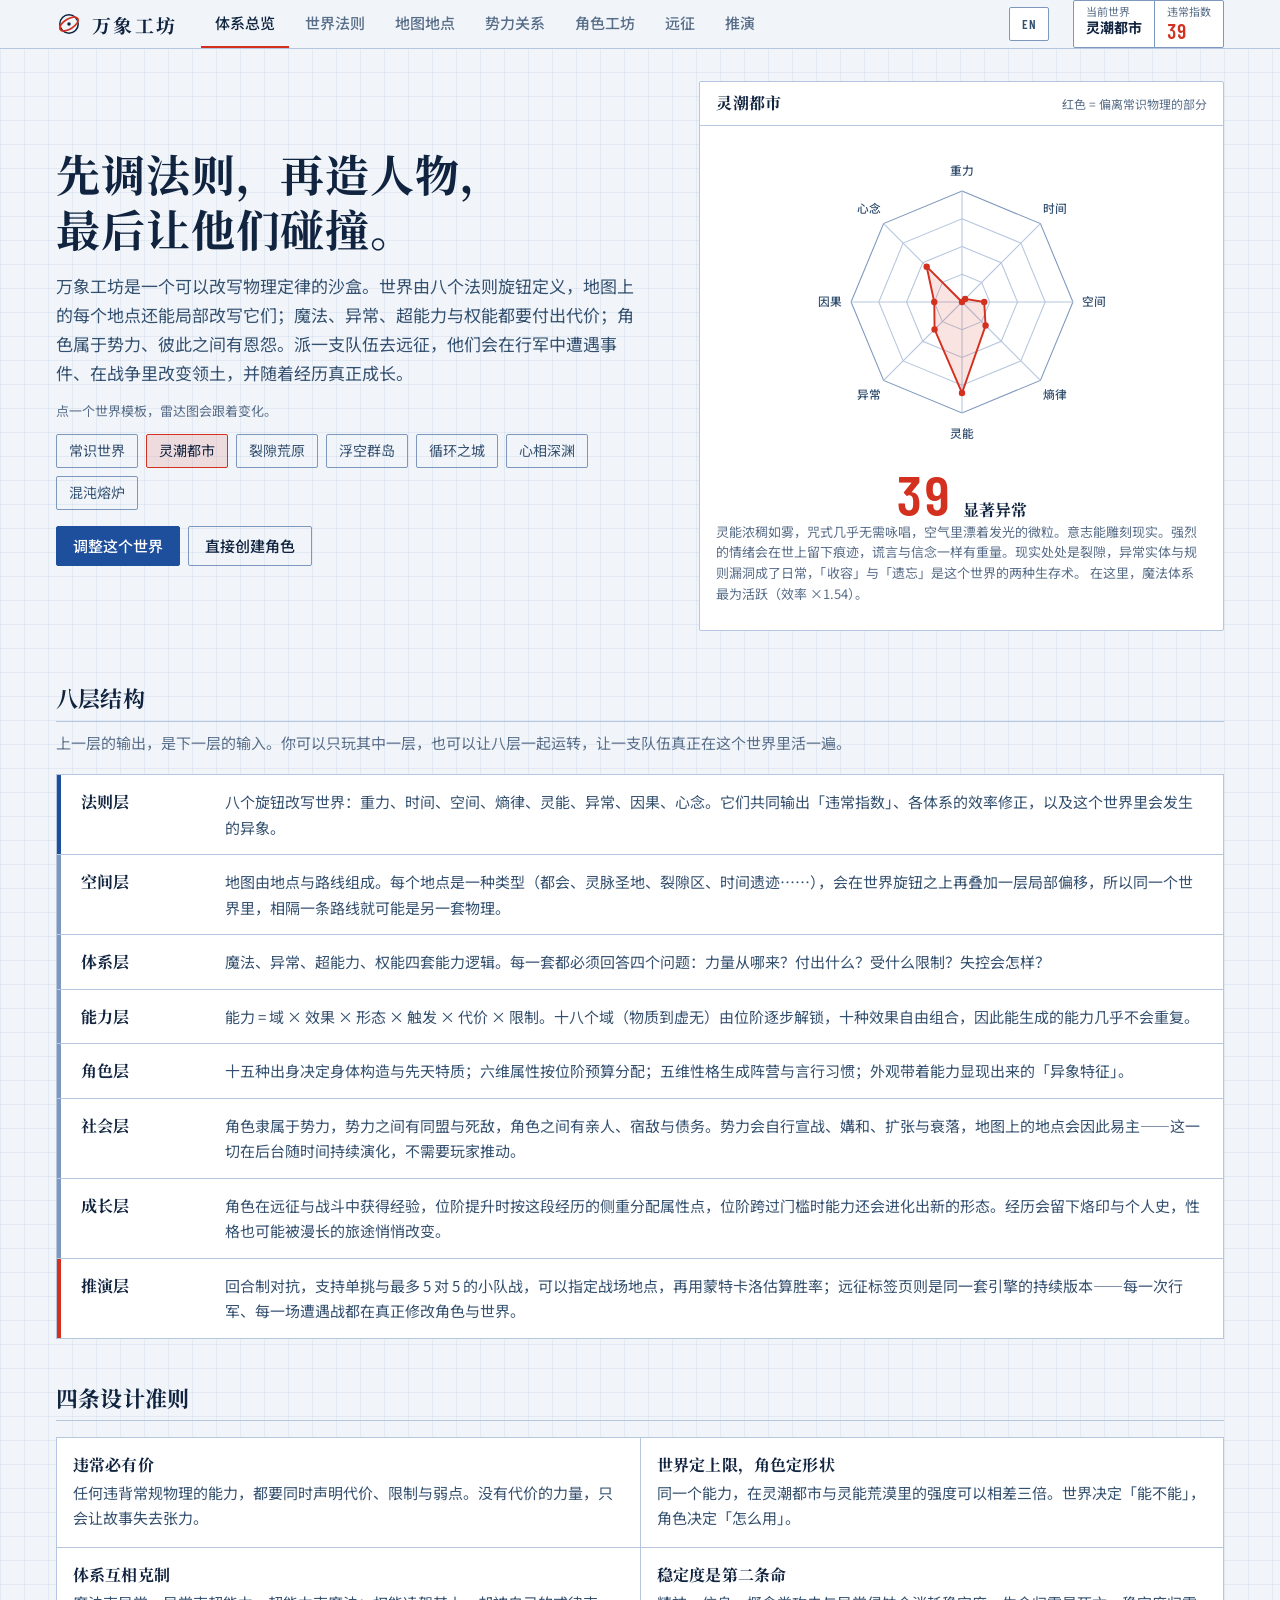
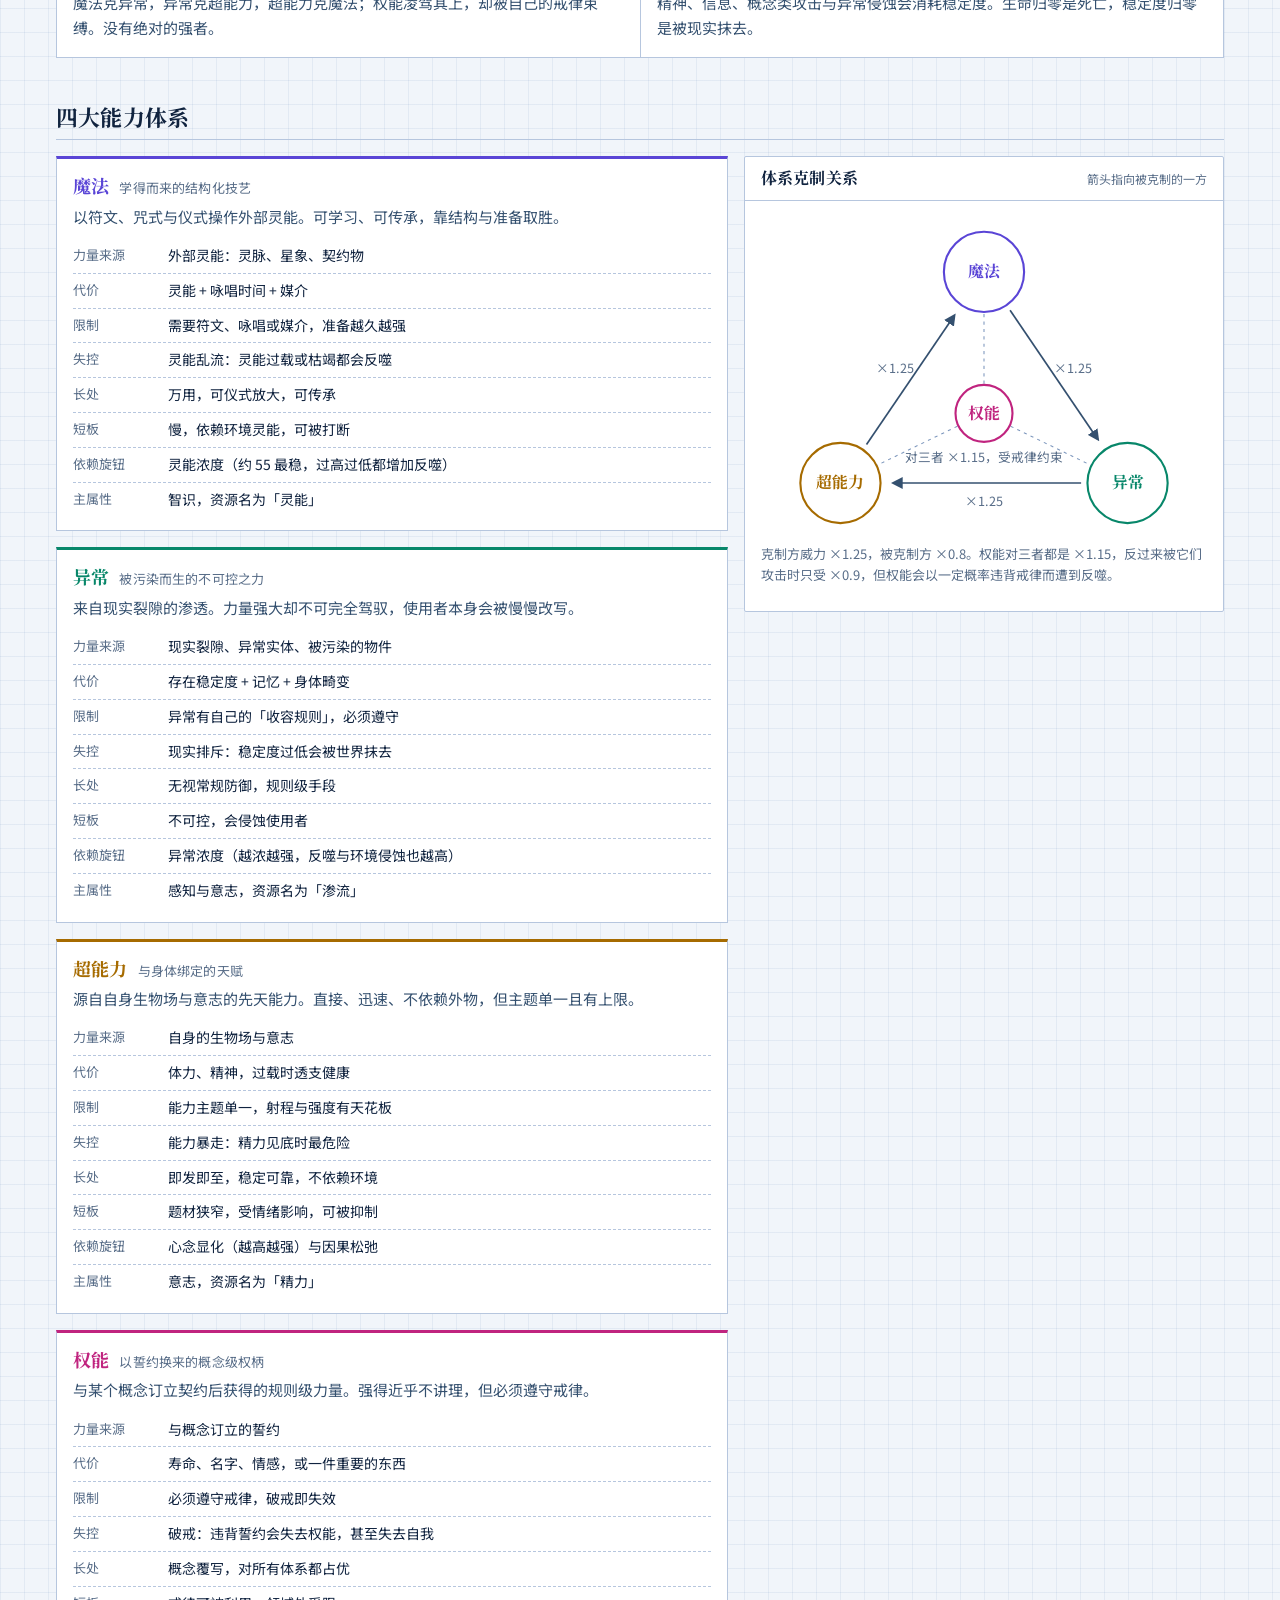
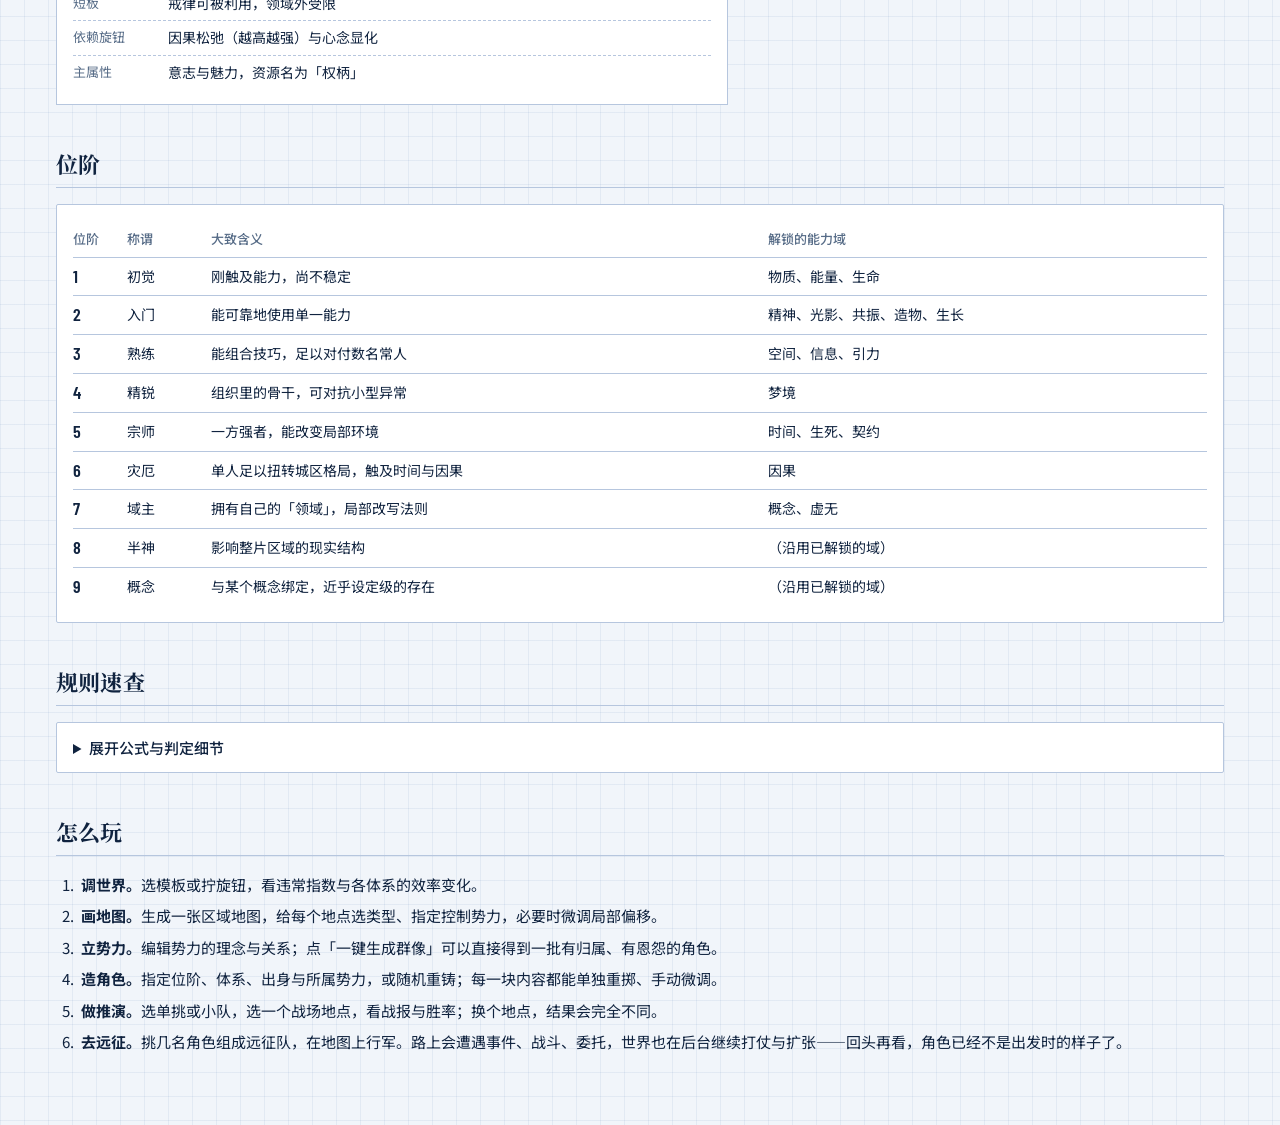
==== commit 1d28f586: "refactor: UI translated" ====
--- a/index.html
+++ b/index.html
@@ -1,10596 +1,3722 @@
-<!doctype html>
+<!DOCTYPE html>
 <html lang="zh-CN">
-  <head>
-    <meta charset="utf-8" />
-    <meta
-      name="viewport"
-      content="width=device-width, initial-scale=1, viewport-fit=cover"
-    />
-    <title>万象工坊 · 沙盒世界与角色系统</title>
-    <link
-      href="https://fonts.googleapis.com/css2?family=Barlow+Condensed:wght@500;600&family=Noto+Sans+SC:wght@400;500;700&family=Noto+Serif+SC:wght@700&display=swap"
-      rel="stylesheet"
-    />
-    <style>
-      /* ==========================================================================
+<head>
+<meta charset="utf-8">
+<meta name="viewport" content="width=device-width, initial-scale=1, viewport-fit=cover">
+<title>万象工坊 · 沙盒世界与角色系统</title>
+<link href="https://fonts.googleapis.com/css2?family=Barlow+Condensed:wght@500;600&family=Noto+Sans+SC:wght@400;500;700&family=Noto+Serif+SC:wght@700&display=swap" rel="stylesheet">
+<style>
+/* ==========================================================================
    万象工坊 · 样式
    视觉概念：制图纸上的「红线批注」。蓝墨线是常识物理，红线是被改写的部分。
    ========================================================================== */
-      :root {
-        --sheet: #f1f5fa;
-        --paper: #ffffff;
-        --paper2: #e8eef7;
-        --rule: #b6c6de;
-        --rule2: #7d97bd;
-        --grid: rgba(29, 79, 156, 0.07);
-        --ink: #10233f;
-        --ink2: #34506f;
-        --ink3: #586d88;
-        --accent: #1d4f9c;
-        --accent-ink: #ffffff;
-        --red: #d3301f;
-        --red-soft: rgba(211, 48, 31, 0.13);
-        --magic: #5a45d6;
-        --anomaly: #08876a;
-        --psi: #a66b00;
-        --dominion: #c0247f;
-        --win: #16803f;
-        --serif:
-          "Noto Serif SC", "Source Han Serif SC", "Songti SC", "STSong",
-          "SimSun", serif;
-        --sans:
-          "Noto Sans SC", "PingFang SC", "Microsoft YaHei", "Hiragino Sans GB",
-          system-ui, sans-serif;
-        --num: "Barlow Condensed", "Arial Narrow", "Noto Sans SC", sans-serif;
-        color-scheme: light;
-        box-sizing: border-box;
-        padding-top: env(safe-area-inset-top, 0px);
-        padding-bottom: env(safe-area-inset-bottom, 0px);
-      }
-      @media (prefers-color-scheme: dark) {
-        :root:not([data-theme="light"]) {
-          --sheet: #0b1b30;
-          --paper: #10253f;
-          --paper2: #0a1a2e;
-          --rule: #2c4f7f;
-          --rule2: #4b78b4;
-          --grid: rgba(140, 185, 255, 0.07);
-          --ink: #e6eefb;
-          --ink2: #b3c5e0;
-          --ink3: #8aa2c4;
-          --accent: #8fbcff;
-          --accent-ink: #08182b;
-          --red: #ff6a55;
-          --red-soft: rgba(255, 106, 85, 0.16);
-          --magic: #a99bff;
-          --anomaly: #4ee0b5;
-          --psi: #ffd166;
-          --dominion: #ff83c4;
-          --win: #62d98d;
-          color-scheme: dark;
-        }
-      }
-      :root[data-theme="dark"] {
-        --sheet: #0b1b30;
-        --paper: #10253f;
-        --paper2: #0a1a2e;
-        --rule: #2c4f7f;
-        --rule2: #4b78b4;
-        --grid: rgba(140, 185, 255, 0.07);
-        --ink: #e6eefb;
-        --ink2: #b3c5e0;
-        --ink3: #8aa2c4;
-        --accent: #8fbcff;
-        --accent-ink: #08182b;
-        --red: #ff6a55;
-        --red-soft: rgba(255, 106, 85, 0.16);
-        --magic: #a99bff;
-        --anomaly: #4ee0b5;
-        --psi: #ffd166;
-        --dominion: #ff83c4;
-        --win: #62d98d;
-        color-scheme: dark;
-      }
-      html {
-        scroll-padding-top: env(safe-area-inset-top, 0px);
-        -webkit-text-size-adjust: 100%;
-      }
-      *,
-      *::before,
-      *::after {
-        box-sizing: border-box;
-      }
-      body {
-        margin: 0;
-        color: var(--ink);
-        font: 400 15px/1.7 var(--sans);
-        background-color: var(--sheet);
-        background-image:
-          linear-gradient(var(--grid) 1px, transparent 1px),
-          linear-gradient(90deg, var(--grid) 1px, transparent 1px);
-        background-size: 24px 24px;
-        -webkit-font-smoothing: antialiased;
-      }
-      h1,
-      h2,
-      h3,
-      h4 {
-        font-family: var(--serif);
-        font-weight: 700;
-        margin: 0;
-        line-height: 1.35;
-        letter-spacing: 0.01em;
-      }
-      p {
-        margin: 0 0 0.7em;
-      }
-      button,
-      input,
-      select,
-      textarea {
-        font: inherit;
-        color: inherit;
-      }
-      :focus-visible {
-        outline: 2px solid var(--accent);
-        outline-offset: 2px;
-      }
-      .skip {
-        position: absolute;
-        left: -999px;
-        top: 0;
-        background: var(--accent);
-        color: var(--accent-ink);
-        padding: 8px 12px;
-        z-index: 100;
-      }
-      .skip:focus {
-        left: 8px;
-        top: 8px;
-      }
-      .num {
-        font-family: var(--num);
-        font-weight: 600;
-        font-variant-numeric: tabular-nums;
-        letter-spacing: 0.01em;
-      }
-      .num.big {
-        font-size: 56px;
-        line-height: 1;
-      }
-      .small {
-        font-size: 13px;
-        color: var(--ink3);
-        line-height: 1.6;
-      }
-      .prose {
-        color: var(--ink2);
-      }
-      [hidden] {
-        display: none !important;
-      }
-
-      /* ---------- 顶栏 ---------- */
-      .top {
-        position: sticky;
-        top: env(safe-area-inset-top, 0px);
-        z-index: 30;
-        background: var(--sheet);
-        background: color-mix(in srgb, var(--sheet) 90%, transparent);
-        -webkit-backdrop-filter: blur(8px);
-        backdrop-filter: blur(8px);
-        border-bottom: 1px solid var(--rule);
-      }
-      .top-in {
-        max-width: 1200px;
-        margin: 0 auto;
-        padding: 0 16px;
-        display: flex;
-        align-items: stretch;
-        gap: 8px 24px;
-        flex-wrap: wrap;
-      }
-      .brand {
-        display: flex;
-        align-items: center;
-        gap: 10px;
-        padding: 8px 0;
-      }
-      .brand-mark {
-        width: 26px;
-        height: 26px;
-        color: var(--ink);
-      }
-      .brand-name {
-        font: 700 19px var(--serif);
-        letter-spacing: 0.12em;
-      }
-      .tabs {
-        display: flex;
-        gap: 2px;
-        overflow-x: auto;
-        scrollbar-width: none;
-        flex: 1 1 auto;
-        order: 3;
-        width: 100%;
-      }
-      .tabs::-webkit-scrollbar {
-        display: none;
-      }
-      .tabs button {
-        appearance: none;
-        background: none;
-        border: 0;
-        border-bottom: 2px solid transparent;
-        color: var(--ink3);
-        padding: 8px 14px;
-        min-height: 44px;
-        white-space: nowrap;
-        cursor: pointer;
-        font-weight: 500;
-      }
-      .tabs button:hover {
-        color: var(--ink);
-      }
-      .tabs button[aria-selected="true"] {
-        color: var(--ink);
-        border-bottom-color: var(--red);
-      }
-      .tblock {
-        margin-left: auto;
-        align-self: center;
-        display: flex;
-        border: 1px solid var(--rule2);
-        background: var(--paper);
-        cursor: pointer;
-        padding: 0;
-        text-align: left;
-        border-radius: 2px;
-      }
-      .tblock:hover {
-        border-color: var(--accent);
-      }
-      .tb-cell {
-        display: flex;
-        flex-direction: column;
-        padding: 3px 12px;
-        min-width: 64px;
-      }
-      .tb-cell + .tb-cell {
-        border-left: 1px solid var(--rule2);
-      }
-      .tb-cell i {
-        font-style: normal;
-        font-size: 11px;
-        color: var(--ink3);
-        line-height: 1.3;
-      }
-      .tb-cell b {
-        font-size: 14px;
-        line-height: 1.3;
-        max-width: 9em;
-        overflow: hidden;
-        text-overflow: ellipsis;
-        white-space: nowrap;
-      }
-      .tb-cell b.num {
-        font-size: 20px;
-        color: var(--red);
-      }
-      @media (min-width: 760px) {
-        .tabs {
-          order: 0;
-          width: auto;
-        }
-        .top-in {
-          flex-wrap: nowrap;
-        }
-        .brand {
-          padding: 0;
-        }
-      }
-
-      .wrap {
-        max-width: 1200px;
-        margin: 0 auto;
-        padding: 24px 16px 64px;
-      }
-      .tabpanel > * + * {
-        margin-top: 16px;
-      }
-
-      /* ---------- 面板 ---------- */
-      .panel {
-        background: var(--paper);
-        border: 1px solid var(--rule);
-        border-radius: 2px;
-      }
-      .panel-h {
-        display: flex;
-        justify-content: space-between;
-        align-items: baseline;
-        gap: 12px;
-        padding: 10px 16px;
-        border-bottom: 1px solid var(--rule);
-      }
-      .panel-h h3 {
-        font-size: 16px;
-      }
-      .panel-h small {
-        font-size: 12px;
-        color: var(--ink3);
-        text-align: right;
-      }
-      .panel > .body,
-      .panel .body {
-        padding: 16px;
-      }
-      .col {
-        display: flex;
-        flex-direction: column;
-        gap: 16px;
-        min-width: 0;
-      }
-      .split {
-        display: grid;
-        gap: 16px;
-        grid-template-columns: minmax(0, 1fr);
-      }
-      @media (min-width: 900px) {
-        .split {
-          grid-template-columns: minmax(0, 1fr) minmax(0, 1fr);
-        }
-        .char-split {
-          grid-template-columns: minmax(0, 400px) minmax(0, 1fr);
-        }
-      }
-      h2.sec {
-        font-size: 22px;
-        margin-top: 44px;
-        padding-bottom: 8px;
-        border-bottom: 1px solid var(--rule);
-      }
-      .sec-sub {
-        color: var(--ink3);
-        margin: 8px 0 0;
-      }
-      .scroll {
-        overflow-x: auto;
-      }
-
-      /* ---------- 表单 ---------- */
-      .field {
-        display: block;
-        margin-bottom: 16px;
-      }
-      .field > span:first-child {
-        display: block;
-        font-weight: 500;
-        margin-bottom: 6px;
-        font-size: 14px;
-      }
-      .field b {
-        font-weight: 500;
-        color: var(--accent);
-        margin-left: 6px;
-      }
-      .inline {
-        display: flex;
-        gap: 8px;
-      }
-      input[type="text"],
-      select,
-      textarea {
-        width: 100%;
-        background: var(--paper2);
-        border: 1px solid var(--rule);
-        border-radius: 2px;
-        padding: 8px 10px;
-        min-height: 40px;
-      }
-      input[type="text"]:focus,
-      select:focus,
-      textarea:focus {
-        border-color: var(--accent);
-        outline: none;
-        box-shadow: 0 0 0 1px var(--accent);
-      }
-      textarea {
-        font: 13px/1.5 var(--sans);
-        resize: vertical;
-      }
-      .btn {
-        appearance: none;
-        min-height: 40px;
-        padding: 0 16px;
-        border: 1px solid var(--rule2);
-        background: transparent;
-        color: var(--ink);
-        border-radius: 2px;
-        cursor: pointer;
-        font-weight: 500;
-        white-space: nowrap;
-      }
-      .btn:hover {
-        border-color: var(--accent);
-        color: var(--accent);
-      }
-      .btn.primary {
-        background: var(--accent);
-        border-color: var(--accent);
-        color: var(--accent-ink);
-      }
-      .btn.primary:hover {
-        filter: brightness(1.1);
-        color: var(--accent-ink);
-      }
-      .btnrow {
-        display: flex;
-        flex-wrap: wrap;
-        gap: 8px;
-        margin-top: 16px;
-      }
-      .btnrow.tight {
-        margin-top: 12px;
-      }
-      .field + .btnrow,
-      .panel .body > .btnrow:first-child {
-        margin-top: 0;
-        margin-bottom: 16px;
-      }
-      .chips {
-        display: flex;
-        flex-wrap: wrap;
-        gap: 8px;
-        margin: 12px 0 0;
-      }
-      .chip {
-        appearance: none;
-        border: 1px solid var(--rule2);
-        background: transparent;
-        color: var(--ink2);
-        padding: 4px 12px;
-        min-height: 34px;
-        border-radius: 2px;
-        cursor: pointer;
-        font-size: 14px;
-      }
-      .chip:hover {
-        border-color: var(--accent);
-        color: var(--ink);
-      }
-      .chip[aria-pressed="true"] {
-        border-color: var(--red);
-        color: var(--ink);
-        background: var(--red-soft);
-      }
-      .tag {
-        display: inline-block;
-        padding: 1px 8px;
-        border: 1px solid var(--rule2);
-        border-radius: 2px;
-        font-size: 12px;
-        color: var(--ink2);
-        line-height: 1.7;
-      }
-      .tag.hue {
-        color: var(--c);
-        border-color: var(--c);
-      }
-      .c-magic {
-        --c: var(--magic);
-      }
-      .c-anomaly {
-        --c: var(--anomaly);
-      }
-      .c-psi {
-        --c: var(--psi);
-      }
-      .c-dominion {
-        --c: var(--dominion);
-      }
-
-      /* ---------- 量规（滑块）：红线 = 偏离 ---------- */
-      .gauge {
-        position: relative;
-        height: 30px;
-        --a: 0;
-        --b: 0;
-        --base: 0;
-      }
-      .gauge .trk {
-        position: absolute;
-        left: 7px;
-        right: 7px;
-        top: 50%;
-        height: 1px;
-        background: var(--rule2);
-      }
-      .gauge .tick {
-        position: absolute;
-        top: 50%;
-        width: 1px;
-        height: 14px;
-        background: var(--rule2);
-        left: calc(7px + (100% - 14px) * var(--base));
-        transform: translateY(-50%);
-      }
-      .gauge .fill {
-        position: absolute;
-        top: 50%;
-        height: 4px;
-        transform: translateY(-50%);
-        background: var(--accent);
-        left: calc(7px + (100% - 14px) * var(--a));
-        width: calc((100% - 14px) * (var(--b) - var(--a)));
-      }
-      .gauge[data-mode="dev"] .fill {
-        background: var(--red);
-        height: 5px;
-      }
-      .gauge input {
-        position: absolute;
-        inset: 0;
-        width: 100%;
-        height: 100%;
-        margin: 0;
-        background: transparent;
-        -webkit-appearance: none;
-        appearance: none;
-        cursor: pointer;
-      }
-      .gauge input::-webkit-slider-runnable-track {
-        height: 30px;
-        background: transparent;
-      }
-      .gauge input::-webkit-slider-thumb {
-        -webkit-appearance: none;
-        appearance: none;
-        box-sizing: border-box;
-        width: 14px;
-        height: 24px;
-        margin-top: 3px;
-        background: var(--paper);
-        border: 2px solid var(--ink);
-        border-radius: 2px;
-      }
-      .gauge input::-moz-range-track {
-        height: 30px;
-        background: transparent;
-      }
-      .gauge input::-moz-range-thumb {
-        box-sizing: border-box;
-        width: 14px;
-        height: 24px;
-        background: var(--paper);
-        border: 2px solid var(--ink);
-        border-radius: 2px;
-      }
-      .gauge input:focus {
-        outline: none;
-      }
-      .gauge input:focus-visible::-webkit-slider-thumb {
-        outline: 2px solid var(--accent);
-        outline-offset: 2px;
-      }
-      .gauge input:focus-visible::-moz-range-thumb {
-        outline: 2px solid var(--accent);
-        outline-offset: 2px;
-      }
-
-      .dial {
-        padding: 10px 0 12px;
-        border-bottom: 1px dashed var(--rule);
-      }
-      .dial:last-child {
-        border-bottom: 0;
-      }
-      .dial-h {
-        display: flex;
-        justify-content: space-between;
-        align-items: baseline;
-      }
-      .dial-h b {
-        font: 700 15px var(--serif);
-      }
-      .dial-h .ro {
-        font: 600 18px var(--num);
-        color: var(--ink2);
-      }
-      .dial.off .ro {
-        color: var(--red);
-      }
-      .dial-f {
-        display: flex;
-        justify-content: space-between;
-        font-size: 12px;
-        color: var(--ink3);
-      }
-      .dial .hint {
-        font-size: 12px;
-        color: var(--ink3);
-        margin: 2px 0 0;
-      }
-      .dial-group + .dial-group {
-        margin-top: 20px;
-      }
-      .dial-group > h4 {
-        font-size: 14px;
-        color: var(--ink2);
-        border-left: 3px solid var(--red);
-        padding-left: 8px;
-      }
-      .dial-group > p {
-        font-size: 12px;
-        color: var(--ink3);
-        margin: 4px 0 4px 11px;
-      }
-
-      .arow {
-        display: grid;
-        grid-template-columns: 4.2em minmax(0, 1fr) 5.2em;
-        gap: 8px;
-        align-items: center;
-      }
-      .arow .lab {
-        font-size: 14px;
-      }
-      .arow .val {
-        text-align: right;
-        font: 600 18px var(--num);
-      }
-      .arow .val em {
-        font: 400 12px var(--sans);
-        font-style: normal;
-        color: var(--ink3);
-        margin-left: 3px;
-      }
-      .arow.p {
-        grid-template-columns: 3.4em minmax(0, 1fr) 3.4em;
-      }
-      .arow.p .l,
-      .arow.p .r {
-        font-size: 12px;
-        color: var(--ink3);
-      }
-      .arow.p .r {
-        text-align: right;
-      }
-      .arow.p .l {
-        text-align: left;
-      }
-      .over {
-        color: var(--red);
-      }
-
-      /* ---------- 雷达 ---------- */
-      .radar-wrap {
-        width: 100%;
-        max-width: 320px;
-        margin: 0 auto;
-      }
-      .radar {
-        width: 100%;
-        height: auto;
-        display: block;
-        overflow: visible;
-      }
-      .rd-grid {
-        fill: none;
-        stroke: var(--rule);
-        stroke-width: 1;
-      }
-      .rd-grid.base {
-        stroke: var(--rule2);
-      }
-      .rd-axis {
-        stroke: var(--rule);
-        stroke-width: 1;
-      }
-      .rd-area {
-        fill: var(--red-soft);
-        stroke: var(--red);
-        stroke-width: 1.8;
-        stroke-linejoin: round;
-      }
-      .rd-area.ink {
-        fill: var(--paper2);
-        fill: color-mix(in srgb, var(--accent) 16%, transparent);
-        stroke: var(--accent);
-      }
-      .rd-dot {
-        fill: var(--red);
-      }
-      .rd-dot.ink {
-        fill: var(--accent);
-      }
-      .rd-label {
-        fill: var(--ink2);
-        font: 500 11px var(--sans);
-        text-anchor: middle;
-      }
-      .hero-read {
-        display: flex;
-        align-items: baseline;
-        gap: 12px;
-        justify-content: center;
-        margin-top: 4px;
-      }
-      .hero-read .num {
-        color: var(--red);
-      }
-      .hero-lab {
-        font: 700 16px var(--serif);
-      }
-      .wr-read {
-        display: grid;
-        gap: 8px;
-        align-items: center;
-        grid-template-columns: minmax(0, 1fr);
-      }
-      .wr-num {
-        text-align: center;
-      }
-      .wr-num .num {
-        display: block;
-        color: var(--red);
-      }
-      @media (min-width: 520px) {
-        .wr-read {
-          grid-template-columns: minmax(0, 1fr) 120px;
-        }
-      }
-
-      /* ---------- 总览页 ---------- */
-      .hero {
-        display: grid;
-        gap: 24px;
-        grid-template-columns: minmax(0, 1fr);
-        align-items: center;
-        padding: 8px 0 8px;
-      }
-      @media (min-width: 900px) {
-        .hero {
-          grid-template-columns: minmax(0, 1.15fr) minmax(0, 1fr);
-          gap: 40px;
-        }
-      }
-      .hero h1 {
-        font-size: clamp(28px, 5vw, 44px);
-        line-height: 1.25;
-        letter-spacing: 0.02em;
-      }
-      .lead {
-        font-size: 17px;
-        color: var(--ink2);
-        margin: 16px 0 12px;
-        max-width: 34em;
-      }
-      .hint-line {
-        font-size: 13px;
-        color: var(--ink3);
-        margin: 0;
-      }
-      .hero-fig {
-        margin: 0;
-      }
-      .layers {
-        list-style: none;
-        margin: 20px 0 0;
-        padding: 0;
-        counter-reset: l;
-        display: grid;
-        gap: 0;
-      }
-      .layers li {
-        position: relative;
-        padding: 14px 16px 14px 24px;
-        border: 1px solid var(--rule);
-        background: var(--paper);
-        margin-top: -1px;
-        display: grid;
-        gap: 4px 24px;
-      }
-      .layers li::before {
-        content: "";
-        position: absolute;
-        left: 0;
-        top: 0;
-        bottom: 0;
-        width: 4px;
-        background: var(--rule2);
-      }
-      .layers li:nth-child(1)::before {
-        background: var(--accent);
-      }
-      .layers li:last-child::before {
-        background: var(--red);
-      }
-      .layers h3 {
-        font-size: 16px;
-      }
-      .layers p {
-        margin: 0;
-        color: var(--ink2);
-      }
-      @media (min-width: 760px) {
-        .layers li {
-          grid-template-columns: 8em minmax(0, 1fr);
-          align-items: baseline;
-        }
-      }
-      .rules {
-        display: grid;
-        gap: 0;
-        margin-top: 16px;
-        grid-template-columns: minmax(0, 1fr);
-        border: 1px solid var(--rule);
-        background: var(--paper);
-      }
-      .rules > div {
-        padding: 16px;
-        border-top: 1px solid var(--rule);
-      }
-      .rules > div:first-child {
-        border-top: 0;
-      }
-      .rules h3 {
-        font-size: 16px;
-        margin-bottom: 4px;
-      }
-      .rules p {
-        margin: 0;
-        color: var(--ink2);
-      }
-      @media (min-width: 760px) {
-        .rules {
-          grid-template-columns: 1fr 1fr;
-        }
-        .rules > div:nth-child(2) {
-          border-top: 0;
-        }
-        .rules > div:nth-child(even) {
-          border-left: 1px solid var(--rule);
-        }
-      }
-      .sys-split {
-        display: grid;
-        gap: 16px;
-        margin-top: 16px;
-        grid-template-columns: minmax(0, 1fr);
-        align-items: start;
-      }
-      @media (min-width: 900px) {
-        .sys-split {
-          grid-template-columns: minmax(0, 1.4fr) minmax(0, 1fr);
-        }
-      }
-      .sys-cards {
-        display: grid;
-        gap: 16px;
-      }
-      .sys {
-        background: var(--paper);
-        border: 1px solid var(--rule);
-        border-top: 3px solid var(--c);
-        padding: 14px 16px;
-      }
-      .sys h3 {
-        font-size: 18px;
-        color: var(--c);
-        display: flex;
-        align-items: baseline;
-        gap: 10px;
-        flex-wrap: wrap;
-      }
-      .sys h3 small {
-        font: 400 13px var(--sans);
-        color: var(--ink3);
-      }
-      .sys > p {
-        margin: 6px 0 10px;
-        color: var(--ink2);
-      }
-      .kv {
-        margin: 0;
-        display: grid;
-        gap: 0;
-      }
-      .kv > div {
-        display: grid;
-        grid-template-columns: 5.5em minmax(0, 1fr);
-        gap: 12px;
-        padding: 5px 0;
-        border-top: 1px dashed var(--rule);
-      }
-      .kv > div:first-child {
-        border-top: 0;
-      }
-      .kv dt {
-        color: var(--ink3);
-        font-size: 13px;
-      }
-      .kv dd {
-        margin: 0;
-        font-size: 14px;
-      }
-      .tri-panel svg {
-        width: 100%;
-        height: auto;
-        display: block;
-        max-width: 380px;
-        margin: 0 auto;
-      }
-      .tbl {
-        width: 100%;
-        border-collapse: collapse;
-        font-size: 14px;
-        min-width: 460px;
-      }
-      .tbl th,
-      .tbl td {
-        text-align: left;
-        padding: 7px 12px 7px 0;
-        border-bottom: 1px solid var(--rule);
-        vertical-align: top;
-      }
-      .tbl th {
-        font-weight: 500;
-        color: var(--ink3);
-        font-size: 13px;
-      }
-      .tbl td:first-child,
-      .tbl th:first-child {
-        width: 3em;
-      }
-      .tbl td.n {
-        font: 600 18px var(--num);
-      }
-      .tbl tr:last-child td {
-        border-bottom: 0;
-      }
-      .formula > summary {
-        cursor: pointer;
-        padding: 12px 16px;
-        font-weight: 500;
-      }
-      .formula[open] > summary {
-        border-bottom: 1px solid var(--rule);
-      }
-      .howto {
-        margin: 16px 0 0;
-        padding-left: 1.4em;
-      }
-      .howto li {
-        margin-bottom: 6px;
-        padding-left: 4px;
-      }
-
-      /* ---------- 世界页 ---------- */
-      .mods {
-        display: grid;
-        gap: 8px;
-      }
-      .mod {
-        display: grid;
-        grid-template-columns: 4em minmax(0, 1fr) 3.6em;
-        gap: 10px;
-        align-items: center;
-      }
-      .mod .nm {
-        font-weight: 500;
-        color: var(--c);
-      }
-      .mini {
-        height: 8px;
-        background: var(--paper2);
-        border: 1px solid var(--rule);
-        position: relative;
-      }
-      .mini i {
-        position: absolute;
-        left: 0;
-        top: 0;
-        bottom: 0;
-        background: var(--c, var(--accent));
-      }
-      .mini i.red {
-        background: var(--red);
-      }
-      .mod .mini u {
-        position: absolute;
-        top: -3px;
-        bottom: -3px;
-        width: 1px;
-        background: var(--ink);
-        left: calc(100% / 1.9);
-      }
-      .mod .mv {
-        text-align: right;
-        font: 600 18px var(--num);
-      }
-      .chips-info {
-        display: flex;
-        flex-wrap: wrap;
-        gap: 6px;
-        margin-top: 14px;
-      }
-      .phen {
-        list-style: none;
-        margin: 0;
-        padding: 0;
-        display: grid;
-        gap: 8px;
-      }
-      .phen li {
-        border-left: 3px solid var(--red);
-        padding: 2px 0 2px 10px;
-      }
-      .phen b {
-        font: 700 14px var(--serif);
-      }
-      .phen p {
-        margin: 0;
-        font-size: 13px;
-        color: var(--ink2);
-      }
-      .phen li.none {
-        border-left-color: var(--rule2);
-        color: var(--ink3);
-        font-size: 14px;
-      }
-      .evlog {
-        margin: 12px 0 0;
-        padding: 0;
-        list-style: none;
-        display: grid;
-        gap: 8px;
-      }
-      .evlog li {
-        padding: 8px 12px;
-        background: var(--paper2);
-        border: 1px solid var(--rule);
-        font-size: 14px;
-      }
-      .evlog li b {
-        color: var(--red);
-        font-weight: 500;
-        margin-right: 6px;
-      }
-
-      /* ---------- 角色页 ---------- */
-      .syspick {
-        display: grid;
-        grid-template-columns: 1fr 1fr;
-        gap: 8px;
-      }
-      .syspick button {
-        appearance: none;
-        text-align: left;
-        padding: 8px 10px;
-        border: 1px solid var(--rule);
-        background: var(--paper2);
-        border-radius: 2px;
-        cursor: pointer;
-        min-height: 44px;
-      }
-      .syspick button b {
-        display: block;
-        color: var(--c);
-        font: 700 15px var(--serif);
-        margin: 0;
-      }
-      .syspick button span {
-        font-size: 12px;
-        color: var(--ink3);
-        line-height: 1.4;
-        display: block;
-      }
-      .syspick button[aria-pressed="true"] {
-        border-color: var(--c);
-        box-shadow: inset 0 0 0 1px var(--c);
-        background: var(--paper);
-      }
-      .card-head {
-        display: grid;
-        grid-template-columns: 96px minmax(0, 1fr);
-        gap: 16px;
-        align-items: center;
-      }
-      @media (min-width: 520px) {
-        .card-head {
-          grid-template-columns: 112px minmax(0, 1fr);
-        }
-      }
-      .sigil {
-        width: 100%;
-        height: auto;
-        color: var(--c);
-        display: block;
-      }
-      .sg-a {
-        fill: none;
-        stroke: currentColor;
-        stroke-width: 1.1;
-      }
-      .sg-b {
-        fill: none;
-        stroke: currentColor;
-        stroke-width: 1;
-        stroke-dasharray: 2 3;
-        opacity: 0.7;
-      }
-      .sg-f {
-        fill: currentColor;
-      }
-      .who h2 {
-        font-size: 26px;
-        line-height: 1.2;
-      }
-      .who .ttl {
-        color: var(--ink2);
-        margin: 2px 0 8px;
-      }
-      .tags {
-        display: flex;
-        flex-wrap: wrap;
-        gap: 6px;
-      }
-      .stats {
-        display: grid;
-        grid-template-columns: repeat(3, minmax(0, 1fr));
-        gap: 0;
-        border: 1px solid var(--rule);
-        margin-top: 16px;
-      }
-      @media (min-width: 560px) {
-        .stats {
-          grid-template-columns: repeat(6, minmax(0, 1fr));
-        }
-      }
-      .stat {
-        padding: 8px 10px;
-        border-left: 1px solid var(--rule);
-        border-top: 1px solid var(--rule);
-        margin: -1px 0 0 -1px;
-      }
-      .stat .num {
-        display: block;
-        font-size: 26px;
-        line-height: 1.1;
-      }
-      .stat span {
-        font-size: 12px;
-        color: var(--ink3);
-      }
-      .stat.hot .num {
-        color: var(--red);
-      }
-      .cblock {
-        margin-top: 20px;
-      }
-      .cblock > h4 {
-        font-size: 15px;
-        padding-bottom: 6px;
-        margin-bottom: 8px;
-        border-bottom: 1px solid var(--rule);
-        display: flex;
-        justify-content: space-between;
-        align-items: baseline;
-        gap: 12px;
-      }
-      .cblock > h4 small {
-        font: 400 12px var(--sans);
-        color: var(--ink3);
-      }
-      .attr-split {
-        display: grid;
-        gap: 12px;
-        grid-template-columns: minmax(0, 1fr);
-        align-items: center;
-      }
-      @media (min-width: 560px) {
-        .attr-split {
-          grid-template-columns: 230px minmax(0, 1fr);
-        }
-      }
-      .attr-list {
-        display: grid;
-        gap: 4px;
-      }
-      .ab {
-        border-left: 3px solid var(--c);
-        background: var(--paper2);
-        padding: 10px 12px;
-        margin-top: 8px;
-      }
-      .ab-h {
-        display: flex;
-        justify-content: space-between;
-        gap: 12px;
-        align-items: baseline;
-        flex-wrap: wrap;
-      }
-      .ab-h b {
-        font: 700 15px var(--serif);
-      }
-      .ab-h span {
-        font-size: 12px;
-        color: var(--ink3);
-      }
-      .ab p {
-        margin: 4px 0 6px;
-        font-size: 14px;
-        color: var(--ink2);
-      }
-      .ab .tags {
-        margin-bottom: 4px;
-      }
-      .ab .cl {
-        font-size: 13px;
-        color: var(--ink2);
-      }
-      .ab .cl b {
-        font-weight: 500;
-        color: var(--ink3);
-        margin-right: 4px;
-      }
-      .price {
-        display: grid;
-        gap: 0;
-        margin-top: 8px;
-        border: 1px solid var(--red);
-        background: var(--red-soft);
-      }
-      .price > div {
-        display: grid;
-        grid-template-columns: 5em minmax(0, 1fr);
-        gap: 10px;
-        padding: 6px 12px;
-        font-size: 14px;
-      }
-      .price > div + div {
-        border-top: 1px dashed var(--red);
-      }
-      .price dt,
-      .price b {
-        color: var(--red);
-        font-weight: 500;
-      }
-      .worldnote {
-        margin-top: 16px;
-        padding: 10px 14px;
-        border: 1px dashed var(--rule2);
-        font-size: 14px;
-        color: var(--ink2);
-      }
-      .worldnote b {
-        color: var(--c);
-      }
-      .roster {
-        display: grid;
-        gap: 12px;
-        grid-template-columns: repeat(auto-fill, minmax(240px, 1fr));
-        margin-top: 16px;
-      }
-      .rcard {
-        background: var(--paper);
-        border: 1px solid var(--rule);
-        border-top: 3px solid var(--c);
-        padding: 12px;
-        display: grid;
-        grid-template-columns: 56px minmax(0, 1fr);
-        gap: 10px;
-      }
-      .rcard .sigil {
-        width: 56px;
-      }
-      .rcard b {
-        font: 700 16px var(--serif);
-        display: block;
-      }
-      .rcard .small {
-        margin: 0;
-      }
-      .rcard .acts {
-        grid-column: 1 / -1;
-        display: flex;
-        gap: 6px;
-        flex-wrap: wrap;
-      }
-      .rcard .btn {
-        min-height: 34px;
-        padding: 0 10px;
-        font-size: 13px;
-      }
-      .empty {
-        border: 1px dashed var(--rule2);
-        padding: 20px;
-        color: var(--ink3);
-        text-align: center;
-        grid-column: 1 / -1;
-      }
-
-      /* ---------- 推演页 ---------- */
-      .sim-pick {
-        display: grid;
-        gap: 0 16px;
-        grid-template-columns: minmax(0, 1fr);
-      }
-      @media (min-width: 640px) {
-        .sim-pick {
-          grid-template-columns: 1fr 1fr;
-        }
-      }
-      .banner {
-        padding: 18px 20px;
-        border: 1px solid var(--rule);
-        background: var(--paper);
-        border-left: 6px solid var(--c, var(--accent));
-      }
-      .banner h3 {
-        font-size: 24px;
-      }
-      .banner p {
-        margin: 4px 0 0;
-        color: var(--ink2);
-      }
-      .duelists {
-        display: grid;
-        gap: 16px;
-        grid-template-columns: minmax(0, 1fr);
-      }
-      @media (min-width: 760px) {
-        .duelists {
-          grid-template-columns: 1fr 1fr;
-        }
-      }
-      .duelist {
-        padding: 14px 16px;
-      }
-      .duelist h4 {
-        font-size: 17px;
-        color: var(--c);
-        margin-bottom: 6px;
-      }
-      .meter {
-        margin-top: 8px;
-      }
-      .meter > div:first-child {
-        display: flex;
-        justify-content: space-between;
-        font-size: 13px;
-        color: var(--ink3);
-      }
-      .wr {
-        display: flex;
-        height: 34px;
-        border: 1px solid var(--rule2);
-        margin: 8px 0;
-        font: 600 16px var(--num);
-      }
-      .wr > div {
-        display: flex;
-        align-items: center;
-        justify-content: center;
-        min-width: 0;
-        overflow: hidden;
-        color: #fff;
-      }
-      .wr .wa {
-        background: var(--accent);
-        color: var(--accent-ink);
-      }
-      .wr .wd {
-        background: var(--paper2);
-        color: var(--ink2);
-      }
-      .wr .wb {
-        background: var(--red);
-        color: #fff;
-      }
-      .wr-legend {
-        display: flex;
-        justify-content: space-between;
-        font-size: 13px;
-        color: var(--ink2);
-        gap: 8px;
-        flex-wrap: wrap;
-      }
-      .tl {
-        width: 100%;
-        height: auto;
-        display: block;
-      }
-      .tl .g {
-        stroke: var(--rule);
-        stroke-width: 1;
-      }
-      .tl .la {
-        fill: none;
-        stroke: var(--accent);
-        stroke-width: 2.4;
-        stroke-linejoin: round;
-      }
-      .tl .lb {
-        fill: none;
-        stroke: var(--red);
-        stroke-width: 2.4;
-        stroke-linejoin: round;
-        stroke-dasharray: 6 3;
-      }
-      .tl text {
-        fill: var(--ink3);
-        font: 11px var(--sans);
-      }
-      .legend {
-        display: flex;
-        gap: 16px;
-        font-size: 13px;
-        color: var(--ink2);
-        margin-top: 4px;
-        flex-wrap: wrap;
-      }
-      .legend i {
-        display: inline-block;
-        width: 22px;
-        height: 0;
-        border-top: 3px solid var(--accent);
-        vertical-align: middle;
-        margin-right: 6px;
-      }
-      .legend i.b {
-        border-top: 3px dashed var(--red);
-      }
-      .log {
-        list-style: none;
-        margin: 0;
-        padding: 0;
-        max-height: 520px;
-        overflow-y: auto;
-      }
-      .log li {
-        padding: 5px 12px;
-        font-size: 14px;
-        border-left: 3px solid var(--rule);
-        margin-top: 2px;
-      }
-      .log li.r {
-        margin-top: 12px;
-        padding: 4px 0;
-        border: 0;
-        border-bottom: 1px solid var(--rule);
-        font: 700 14px var(--serif);
-        color: var(--ink2);
-        position: sticky;
-        top: 0;
-        background: var(--paper);
-      }
-      .log li.ia {
-        border-left-color: var(--accent);
-      }
-      .log li.ib {
-        border-left-color: var(--red);
-      }
-      .log li.w {
-        border-left-color: var(--rule2);
-        color: var(--ink3);
-        font-size: 13px;
-      }
-      .log li.b {
-        background: var(--red-soft);
-      }
-      .log li.c {
-        font-weight: 500;
-      }
-      .log li.m {
-        color: var(--ink3);
-      }
-      .log li.e {
-        font-weight: 700;
-        border-left-width: 6px;
-        margin-top: 10px;
-      }
-
-      #toast {
-        position: fixed;
-        left: 50%;
-        bottom: calc(24px + env(safe-area-inset-bottom, 0px));
-        transform: translate(-50%, 12px);
-        background: var(--ink);
-        color: var(--sheet);
-        padding: 9px 18px;
-        font-size: 14px;
-        border-radius: 2px;
-        opacity: 0;
-        pointer-events: none;
-        transition:
-          opacity 0.2s,
-          transform 0.2s;
-        z-index: 50;
-      }
-      #toast.on {
-        opacity: 1;
-        transform: translate(-50%, 0);
-      }
-      @media (prefers-reduced-motion: reduce) {
-        #toast {
-          transition: none;
-        }
-      }
-
-      /* ---------- 补充 ---------- */
-      .prow {
-        margin-bottom: 6px;
-      }
-      .prow .pn {
-        display: flex;
-        justify-content: space-between;
-        font-size: 14px;
-      }
-      .prow .pn em {
-        font: 600 16px var(--num);
-        font-style: normal;
-        color: var(--ink2);
-      }
-      .price dd {
-        margin: 0;
-      }
-      .simgrid {
-        display: grid;
-        gap: 16px;
-        margin-top: 16px;
-      }
-      .tri-l {
-        stroke: var(--ink2);
-        stroke-width: 1.6;
-        fill: none;
-      }
-      .tri-h {
-        fill: var(--ink2);
-      }
-      .tri-d {
-        stroke: var(--rule2);
-        stroke-dasharray: 3 4;
-        stroke-width: 1;
-      }
-      .tri-n {
-        fill: var(--paper);
-        stroke-width: 2;
-      }
-      .tri-t {
-        font: 700 15px var(--serif);
-      }
-      .tri-s {
-        fill: var(--ink3);
-        font: 12px var(--sans);
-      }
-      .attr-list .arow .mini {
-        margin: 0;
-      }
-      .duelist .tags {
-        margin-bottom: 4px;
-      }
-
-      @media (min-width: 900px) {
-        .tri-panel {
-          position: sticky;
-          top: calc(env(safe-area-inset-top, 0px) + 72px);
-        }
-      }
-
-      .gauge[data-tone="ink"][data-mode="dev"] .fill {
-        background: var(--accent);
-        height: 4px;
-      }
-      .btnrow + .small {
-        margin-top: 10px;
-      }
-      .tl {
-        max-width: 720px;
-      }
-      .duelist {
-        border-top: 3px solid var(--accent);
-      }
-      .duelist.sb {
-        border-top-color: var(--red);
-      }
-      .duelist .side {
-        font: 500 12px var(--sans);
-        color: var(--ink3);
-        border: 1px solid var(--rule2);
-        padding: 0 6px;
-        margin-right: 8px;
-        vertical-align: 2px;
-        border-radius: 2px;
-      }
-
-      /* ==========================================================================
+:root {
+  --sheet: #f1f5fa; --paper: #ffffff; --paper2: #e8eef7;
+  --rule: #b6c6de; --rule2: #7d97bd; --grid: rgba(29, 79, 156, .07);
+  --ink: #10233f; --ink2: #34506f; --ink3: #586d88;
+  --accent: #1d4f9c; --accent-ink: #ffffff; --red: #d3301f; --red-soft: rgba(211, 48, 31, .13);
+  --magic: #5a45d6; --anomaly: #08876a; --psi: #a66b00; --dominion: #c0247f;
+  --win: #16803f;
+  --serif: "Noto Serif SC", "Source Han Serif SC", "Songti SC", "STSong", "SimSun", serif;
+  --sans: "Noto Sans SC", "PingFang SC", "Microsoft YaHei", "Hiragino Sans GB", system-ui, sans-serif;
+  --num: "Barlow Condensed", "Arial Narrow", "Noto Sans SC", sans-serif;
+  color-scheme: light;
+  box-sizing: border-box;
+  padding-top: env(safe-area-inset-top, 0px);
+  padding-bottom: env(safe-area-inset-bottom, 0px);
+}
+@media (prefers-color-scheme: dark) {
+  :root:not([data-theme="light"]) {
+    --sheet: #0b1b30; --paper: #10253f; --paper2: #0a1a2e;
+    --rule: #2c4f7f; --rule2: #4b78b4; --grid: rgba(140, 185, 255, .07);
+    --ink: #e6eefb; --ink2: #b3c5e0; --ink3: #8aa2c4;
+    --accent: #8fbcff; --accent-ink: #08182b; --red: #ff6a55; --red-soft: rgba(255, 106, 85, .16);
+    --magic: #a99bff; --anomaly: #4ee0b5; --psi: #ffd166; --dominion: #ff83c4;
+    --win: #62d98d;
+    color-scheme: dark;
+  }
+}
+:root[data-theme="dark"] {
+  --sheet: #0b1b30; --paper: #10253f; --paper2: #0a1a2e;
+  --rule: #2c4f7f; --rule2: #4b78b4; --grid: rgba(140, 185, 255, .07);
+  --ink: #e6eefb; --ink2: #b3c5e0; --ink3: #8aa2c4;
+  --accent: #8fbcff; --accent-ink: #08182b; --red: #ff6a55; --red-soft: rgba(255, 106, 85, .16);
+  --magic: #a99bff; --anomaly: #4ee0b5; --psi: #ffd166; --dominion: #ff83c4;
+  --win: #62d98d;
+  color-scheme: dark;
+}
+html { scroll-padding-top: env(safe-area-inset-top, 0px); -webkit-text-size-adjust: 100%; }
+*, *::before, *::after { box-sizing: border-box; }
+body {
+  margin: 0; color: var(--ink); font: 400 15px/1.7 var(--sans);
+  background-color: var(--sheet);
+  background-image: linear-gradient(var(--grid) 1px, transparent 1px), linear-gradient(90deg, var(--grid) 1px, transparent 1px);
+  background-size: 24px 24px;
+  -webkit-font-smoothing: antialiased;
+}
+h1, h2, h3, h4 { font-family: var(--serif); font-weight: 700; margin: 0; line-height: 1.35; letter-spacing: .01em; }
+p { margin: 0 0 .7em; }
+button, input, select, textarea { font: inherit; color: inherit; }
+:focus-visible { outline: 2px solid var(--accent); outline-offset: 2px; }
+.skip { position: absolute; left: -999px; top: 0; background: var(--accent); color: var(--accent-ink); padding: 8px 12px; z-index: 100; }
+.skip:focus { left: 8px; top: 8px; }
+.num { font-family: var(--num); font-weight: 600; font-variant-numeric: tabular-nums; letter-spacing: .01em; }
+.num.big { font-size: 56px; line-height: 1; }
+.small { font-size: 13px; color: var(--ink3); line-height: 1.6; }
+.prose { color: var(--ink2); }
+[hidden] { display: none !important; }
+
+/* ---------- 顶栏 ---------- */
+.top {
+  position: sticky; top: env(safe-area-inset-top, 0px); z-index: 30;
+  background: var(--sheet); background: color-mix(in srgb, var(--sheet) 90%, transparent);
+  -webkit-backdrop-filter: blur(8px); backdrop-filter: blur(8px);
+  border-bottom: 1px solid var(--rule);
+}
+.top-in { max-width: 1200px; margin: 0 auto; padding: 0 16px; display: flex; align-items: stretch; gap: 8px 24px; flex-wrap: wrap; }
+.brand { display: flex; align-items: center; gap: 10px; padding: 8px 0; }
+.brand-mark { width: 26px; height: 26px; color: var(--ink); }
+.brand-name { font: 700 19px var(--serif); letter-spacing: .12em; }
+.tabs { display: flex; gap: 2px; overflow-x: auto; scrollbar-width: none; flex: 1 1 auto; order: 3; width: 100%; }
+.tabs::-webkit-scrollbar { display: none; }
+.tabs button { appearance: none; background: none; border: 0; border-bottom: 2px solid transparent; color: var(--ink3); padding: 8px 14px; min-height: 44px; white-space: nowrap; cursor: pointer; font-weight: 500; }
+.tabs button:hover { color: var(--ink); }
+.tabs button[aria-selected="true"] { color: var(--ink); border-bottom-color: var(--red); }
+.tblock { margin-left: auto; align-self: center; display: flex; flex-shrink: 0; border: 1px solid var(--rule2); background: var(--paper); cursor: pointer; padding: 0; text-align: left; border-radius: 2px; }
+.tblock:hover { border-color: var(--accent); }
+.tb-cell { display: flex; flex-direction: column; padding: 3px 12px; min-width: 64px; }
+.tb-cell + .tb-cell { border-left: 1px solid var(--rule2); }
+.tb-cell i { font-style: normal; font-size: 11px; color: var(--ink3); line-height: 1.3; }
+.tb-cell b { font-size: 14px; line-height: 1.3; max-width: 9em; overflow: hidden; text-overflow: ellipsis; white-space: nowrap; }
+.tb-cell b.num { font-size: 20px; color: var(--red); }
+@media (min-width: 760px) { .tabs { order: 0; width: auto; } .top-in { flex-wrap: nowrap; } .brand { padding: 0; } }
+
+.wrap { max-width: 1200px; margin: 0 auto; padding: 24px 16px 64px; }
+.tabpanel > * + * { margin-top: 16px; }
+
+/* ---------- 面板 ---------- */
+.panel { background: var(--paper); border: 1px solid var(--rule); border-radius: 2px; }
+.panel-h { display: flex; justify-content: space-between; align-items: baseline; gap: 12px; padding: 10px 16px; border-bottom: 1px solid var(--rule); }
+.panel-h h3 { font-size: 16px; }
+.panel-h small { font-size: 12px; color: var(--ink3); text-align: right; }
+.panel > .body, .panel .body { padding: 16px; }
+.col { display: flex; flex-direction: column; gap: 16px; min-width: 0; }
+.split { display: grid; gap: 16px; grid-template-columns: minmax(0, 1fr); }
+@media (min-width: 900px) { .split { grid-template-columns: minmax(0, 1fr) minmax(0, 1fr); } .char-split { grid-template-columns: minmax(0, 400px) minmax(0, 1fr); } }
+h2.sec { font-size: 22px; margin-top: 44px; padding-bottom: 8px; border-bottom: 1px solid var(--rule); }
+.sec-sub { color: var(--ink3); margin: 8px 0 0; }
+.scroll { overflow-x: auto; }
+
+/* ---------- 表单 ---------- */
+.field { display: block; margin-bottom: 16px; }
+.field > span:first-child { display: block; font-weight: 500; margin-bottom: 6px; font-size: 14px; }
+.field b { font-weight: 500; color: var(--accent); margin-left: 6px; }
+.inline { display: flex; gap: 8px; }
+input[type="text"], select, textarea { width: 100%; background: var(--paper2); border: 1px solid var(--rule); border-radius: 2px; padding: 8px 10px; min-height: 40px; }
+input[type="text"]:focus, select:focus, textarea:focus { border-color: var(--accent); outline: none; box-shadow: 0 0 0 1px var(--accent); }
+textarea { font: 13px/1.5 var(--sans); resize: vertical; }
+.btn { appearance: none; min-height: 40px; padding: 0 16px; border: 1px solid var(--rule2); background: transparent; color: var(--ink); border-radius: 2px; cursor: pointer; font-weight: 500; white-space: nowrap; }
+.btn:hover { border-color: var(--accent); color: var(--accent); }
+.btn.primary { background: var(--accent); border-color: var(--accent); color: var(--accent-ink); }
+.btn.primary:hover { filter: brightness(1.1); color: var(--accent-ink); }
+.btnrow { display: flex; flex-wrap: wrap; gap: 8px; margin-top: 16px; }
+.btnrow.tight { margin-top: 12px; }
+.field + .btnrow, .panel .body > .btnrow:first-child { margin-top: 0; margin-bottom: 16px; }
+.chips { display: flex; flex-wrap: wrap; gap: 8px; margin: 12px 0 0; }
+.chip { appearance: none; border: 1px solid var(--rule2); background: transparent; color: var(--ink2); padding: 4px 12px; min-height: 34px; border-radius: 2px; cursor: pointer; font-size: 14px; }
+.chip:hover { border-color: var(--accent); color: var(--ink); }
+.chip[aria-pressed="true"] { border-color: var(--red); color: var(--ink); background: var(--red-soft); }
+.tag { display: inline-block; padding: 1px 8px; border: 1px solid var(--rule2); border-radius: 2px; font-size: 12px; color: var(--ink2); line-height: 1.7; }
+.tag.hue { color: var(--c); border-color: var(--c); }
+.c-magic { --c: var(--magic); } .c-anomaly { --c: var(--anomaly); } .c-psi { --c: var(--psi); } .c-dominion { --c: var(--dominion); }
+
+/* ---------- 量规（滑块）：红线 = 偏离 ---------- */
+.gauge { position: relative; height: 30px; --a: 0; --b: 0; --base: 0; }
+.gauge .trk { position: absolute; left: 7px; right: 7px; top: 50%; height: 1px; background: var(--rule2); }
+.gauge .tick { position: absolute; top: 50%; width: 1px; height: 14px; background: var(--rule2); left: calc(7px + (100% - 14px) * var(--base)); transform: translateY(-50%); }
+.gauge .fill { position: absolute; top: 50%; height: 4px; transform: translateY(-50%); background: var(--accent); left: calc(7px + (100% - 14px) * var(--a)); width: calc((100% - 14px) * (var(--b) - var(--a))); }
+.gauge[data-mode="dev"] .fill { background: var(--red); height: 5px; }
+.gauge input { position: absolute; inset: 0; width: 100%; height: 100%; margin: 0; background: transparent; -webkit-appearance: none; appearance: none; cursor: pointer; }
+.gauge input::-webkit-slider-runnable-track { height: 30px; background: transparent; }
+.gauge input::-webkit-slider-thumb { -webkit-appearance: none; appearance: none; box-sizing: border-box; width: 14px; height: 24px; margin-top: 3px; background: var(--paper); border: 2px solid var(--ink); border-radius: 2px; }
+.gauge input::-moz-range-track { height: 30px; background: transparent; }
+.gauge input::-moz-range-thumb { box-sizing: border-box; width: 14px; height: 24px; background: var(--paper); border: 2px solid var(--ink); border-radius: 2px; }
+.gauge input:focus { outline: none; }
+.gauge input:focus-visible::-webkit-slider-thumb { outline: 2px solid var(--accent); outline-offset: 2px; }
+.gauge input:focus-visible::-moz-range-thumb { outline: 2px solid var(--accent); outline-offset: 2px; }
+
+.dial { padding: 10px 0 12px; border-bottom: 1px dashed var(--rule); }
+.dial:last-child { border-bottom: 0; }
+.dial-h { display: flex; justify-content: space-between; align-items: baseline; }
+.dial-h b { font: 700 15px var(--serif); }
+.dial-h .ro { font: 600 18px var(--num); color: var(--ink2); }
+.dial.off .ro { color: var(--red); }
+.dial-f { display: flex; justify-content: space-between; font-size: 12px; color: var(--ink3); }
+.dial .hint { font-size: 12px; color: var(--ink3); margin: 2px 0 0; }
+.dial-group + .dial-group { margin-top: 20px; }
+.dial-group > h4 { font-size: 14px; color: var(--ink2); border-left: 3px solid var(--red); padding-left: 8px; }
+.dial-group > p { font-size: 12px; color: var(--ink3); margin: 4px 0 4px 11px; }
+
+.arow { display: grid; grid-template-columns: 4.2em minmax(0, 1fr) 5.2em; gap: 8px; align-items: center; }
+.arow .lab { font-size: 14px; }
+.arow .val { text-align: right; font: 600 18px var(--num); }
+.arow .val em { font: 400 12px var(--sans); font-style: normal; color: var(--ink3); margin-left: 3px; }
+.arow.p { grid-template-columns: 3.4em minmax(0, 1fr) 3.4em; }
+.arow.p .l, .arow.p .r { font-size: 12px; color: var(--ink3); }
+.arow.p .r { text-align: right; }
+.arow.p .l { text-align: left; }
+.over { color: var(--red); }
+
+/* ---------- 雷达 ---------- */
+.radar-wrap { width: 100%; max-width: 320px; margin: 0 auto; }
+.radar { width: 100%; height: auto; display: block; overflow: visible; }
+.rd-grid { fill: none; stroke: var(--rule); stroke-width: 1; }
+.rd-grid.base { stroke: var(--rule2); }
+.rd-axis { stroke: var(--rule); stroke-width: 1; }
+.rd-area { fill: var(--red-soft); stroke: var(--red); stroke-width: 1.8; stroke-linejoin: round; }
+.rd-area.ink { fill: var(--paper2); fill: color-mix(in srgb, var(--accent) 16%, transparent); stroke: var(--accent); }
+.rd-dot { fill: var(--red); }
+.rd-dot.ink { fill: var(--accent); }
+.rd-label { fill: var(--ink2); font: 500 11px var(--sans); text-anchor: middle; }
+.hero-read { display: flex; align-items: baseline; gap: 12px; justify-content: center; margin-top: 4px; }
+.hero-read .num { color: var(--red); }
+.hero-lab { font: 700 16px var(--serif); }
+.wr-read { display: grid; gap: 8px; align-items: center; grid-template-columns: minmax(0, 1fr); }
+.wr-num { text-align: center; }
+.wr-num .num { display: block; color: var(--red); }
+@media (min-width: 520px) { .wr-read { grid-template-columns: minmax(0, 1fr) 120px; } }
+
+/* ---------- 总览页 ---------- */
+.hero { display: grid; gap: 24px; grid-template-columns: minmax(0, 1fr); align-items: center; padding: 8px 0 8px; }
+@media (min-width: 900px) { .hero { grid-template-columns: minmax(0, 1.15fr) minmax(0, 1fr); gap: 40px; } }
+.hero h1 { font-size: clamp(28px, 5vw, 44px); line-height: 1.25; letter-spacing: .02em; }
+.lead { font-size: 17px; color: var(--ink2); margin: 16px 0 12px; max-width: 34em; }
+.hint-line { font-size: 13px; color: var(--ink3); margin: 0; }
+.hero-fig { margin: 0; }
+.layers { list-style: none; margin: 20px 0 0; padding: 0; counter-reset: l; display: grid; gap: 0; }
+.layers li { position: relative; padding: 14px 16px 14px 24px; border: 1px solid var(--rule); background: var(--paper); margin-top: -1px; display: grid; gap: 4px 24px; }
+.layers li::before { content: ""; position: absolute; left: 0; top: 0; bottom: 0; width: 4px; background: var(--rule2); }
+.layers li:nth-child(1)::before { background: var(--accent); }
+.layers li:last-child::before { background: var(--red); }
+.layers h3 { font-size: 16px; }
+.layers p { margin: 0; color: var(--ink2); }
+@media (min-width: 760px) { .layers li { grid-template-columns: 8em minmax(0, 1fr); align-items: baseline; } }
+.rules { display: grid; gap: 0; margin-top: 16px; grid-template-columns: minmax(0, 1fr); border: 1px solid var(--rule); background: var(--paper); }
+.rules > div { padding: 16px; border-top: 1px solid var(--rule); }
+.rules > div:first-child { border-top: 0; }
+.rules h3 { font-size: 16px; margin-bottom: 4px; }
+.rules p { margin: 0; color: var(--ink2); }
+@media (min-width: 760px) { .rules { grid-template-columns: 1fr 1fr; } .rules > div:nth-child(2) { border-top: 0; } .rules > div:nth-child(even) { border-left: 1px solid var(--rule); } }
+.sys-split { display: grid; gap: 16px; margin-top: 16px; grid-template-columns: minmax(0, 1fr); align-items: start; }
+@media (min-width: 900px) { .sys-split { grid-template-columns: minmax(0, 1.4fr) minmax(0, 1fr); } }
+.sys-cards { display: grid; gap: 16px; }
+.sys { background: var(--paper); border: 1px solid var(--rule); border-top: 3px solid var(--c); padding: 14px 16px; }
+.sys h3 { font-size: 18px; color: var(--c); display: flex; align-items: baseline; gap: 10px; flex-wrap: wrap; }
+.sys h3 small { font: 400 13px var(--sans); color: var(--ink3); }
+.sys > p { margin: 6px 0 10px; color: var(--ink2); }
+.kv { margin: 0; display: grid; gap: 0; }
+.kv > div { display: grid; grid-template-columns: 5.5em minmax(0, 1fr); gap: 12px; padding: 5px 0; border-top: 1px dashed var(--rule); }
+.kv > div:first-child { border-top: 0; }
+.kv dt { color: var(--ink3); font-size: 13px; }
+.kv dd { margin: 0; font-size: 14px; }
+.tri-panel svg { width: 100%; height: auto; display: block; max-width: 380px; margin: 0 auto; }
+.tbl { width: 100%; border-collapse: collapse; font-size: 14px; min-width: 460px; }
+.tbl th, .tbl td { text-align: left; padding: 7px 12px 7px 0; border-bottom: 1px solid var(--rule); vertical-align: top; }
+.tbl th { font-weight: 500; color: var(--ink3); font-size: 13px; }
+.tbl td:first-child, .tbl th:first-child { width: 3em; }
+.tbl td.n { font: 600 18px var(--num); }
+.tbl tr:last-child td { border-bottom: 0; }
+.formula > summary { cursor: pointer; padding: 12px 16px; font-weight: 500; }
+.formula[open] > summary { border-bottom: 1px solid var(--rule); }
+.howto { margin: 16px 0 0; padding-left: 1.4em; }
+.howto li { margin-bottom: 6px; padding-left: 4px; }
+
+/* ---------- 世界页 ---------- */
+.mods { display: grid; gap: 8px; }
+.mod { display: grid; grid-template-columns: 4em minmax(0, 1fr) 3.6em; gap: 10px; align-items: center; }
+.mod .nm { font-weight: 500; color: var(--c); }
+.mini { height: 8px; background: var(--paper2); border: 1px solid var(--rule); position: relative; }
+.mini i { position: absolute; left: 0; top: 0; bottom: 0; background: var(--c, var(--accent)); }
+.mini i.red { background: var(--red); }
+.mod .mini u { position: absolute; top: -3px; bottom: -3px; width: 1px; background: var(--ink); left: calc(100% / 1.9); }
+.mod .mv { text-align: right; font: 600 18px var(--num); }
+.chips-info { display: flex; flex-wrap: wrap; gap: 6px; margin-top: 14px; }
+.phen { list-style: none; margin: 0; padding: 0; display: grid; gap: 8px; }
+.phen li { border-left: 3px solid var(--red); padding: 2px 0 2px 10px; }
+.phen b { font: 700 14px var(--serif); }
+.phen p { margin: 0; font-size: 13px; color: var(--ink2); }
+.phen li.none { border-left-color: var(--rule2); color: var(--ink3); font-size: 14px; }
+.evlog { margin: 12px 0 0; padding: 0; list-style: none; display: grid; gap: 8px; }
+.evlog li { padding: 8px 12px; background: var(--paper2); border: 1px solid var(--rule); font-size: 14px; }
+.evlog li b { color: var(--red); font-weight: 500; margin-right: 6px; }
+
+/* ---------- 角色页 ---------- */
+.syspick { display: grid; grid-template-columns: 1fr 1fr; gap: 8px; }
+.syspick button { appearance: none; text-align: left; padding: 8px 10px; border: 1px solid var(--rule); background: var(--paper2); border-radius: 2px; cursor: pointer; min-height: 44px; }
+.syspick button b { display: block; color: var(--c); font: 700 15px var(--serif); margin: 0; }
+.syspick button span { font-size: 12px; color: var(--ink3); line-height: 1.4; display: block; }
+.syspick button[aria-pressed="true"] { border-color: var(--c); box-shadow: inset 0 0 0 1px var(--c); background: var(--paper); }
+.card-head { display: grid; grid-template-columns: 96px minmax(0, 1fr); gap: 16px; align-items: center; }
+@media (min-width: 520px) { .card-head { grid-template-columns: 112px minmax(0, 1fr); } }
+.sigil { width: 100%; height: auto; color: var(--c); display: block; }
+.sg-a { fill: none; stroke: currentColor; stroke-width: 1.1; }
+.sg-b { fill: none; stroke: currentColor; stroke-width: 1; stroke-dasharray: 2 3; opacity: .7; }
+.sg-f { fill: currentColor; }
+.who h2 { font-size: 26px; line-height: 1.2; }
+.who .ttl { color: var(--ink2); margin: 2px 0 8px; }
+.tags { display: flex; flex-wrap: wrap; gap: 6px; }
+.stats { display: grid; grid-template-columns: repeat(3, minmax(0, 1fr)); gap: 0; border: 1px solid var(--rule); margin-top: 16px; }
+@media (min-width: 560px) { .stats { grid-template-columns: repeat(6, minmax(0, 1fr)); } }
+.stat { padding: 8px 10px; border-left: 1px solid var(--rule); border-top: 1px solid var(--rule); margin: -1px 0 0 -1px; }
+.stat .num { display: block; font-size: 26px; line-height: 1.1; }
+.stat span { font-size: 12px; color: var(--ink3); }
+.stat.hot .num { color: var(--red); }
+.cblock { margin-top: 20px; }
+.cblock > h4 { font-size: 15px; padding-bottom: 6px; margin-bottom: 8px; border-bottom: 1px solid var(--rule); display: flex; justify-content: space-between; align-items: baseline; gap: 12px; }
+.cblock > h4 small { font: 400 12px var(--sans); color: var(--ink3); }
+.attr-split { display: grid; gap: 12px; grid-template-columns: minmax(0, 1fr); align-items: center; }
+@media (min-width: 560px) { .attr-split { grid-template-columns: 230px minmax(0, 1fr); } }
+.attr-list { display: grid; gap: 4px; }
+.ab { border-left: 3px solid var(--c); background: var(--paper2); padding: 10px 12px; margin-top: 8px; }
+.ab-h { display: flex; justify-content: space-between; gap: 12px; align-items: baseline; flex-wrap: wrap; }
+.ab-h b { font: 700 15px var(--serif); }
+.ab-h span { font-size: 12px; color: var(--ink3); }
+.ab p { margin: 4px 0 6px; font-size: 14px; color: var(--ink2); }
+.ab .tags { margin-bottom: 4px; }
+.ab .cl { font-size: 13px; color: var(--ink2); }
+.ab .cl b { font-weight: 500; color: var(--ink3); margin-right: 4px; }
+.price { display: grid; gap: 0; margin-top: 8px; border: 1px solid var(--red); background: var(--red-soft); }
+.price > div { display: grid; grid-template-columns: 5em minmax(0, 1fr); gap: 10px; padding: 6px 12px; font-size: 14px; }
+.price > div + div { border-top: 1px dashed var(--red); }
+.price dt, .price b { color: var(--red); font-weight: 500; }
+.worldnote { margin-top: 16px; padding: 10px 14px; border: 1px dashed var(--rule2); font-size: 14px; color: var(--ink2); }
+.worldnote b { color: var(--c); }
+.roster { display: grid; gap: 12px; grid-template-columns: repeat(auto-fill, minmax(240px, 1fr)); margin-top: 16px; }
+.rcard { background: var(--paper); border: 1px solid var(--rule); border-top: 3px solid var(--c); padding: 12px; display: grid; grid-template-columns: 56px minmax(0, 1fr); gap: 10px; }
+.rcard .sigil { width: 56px; }
+.rcard b { font: 700 16px var(--serif); display: block; }
+.rcard .small { margin: 0; }
+.rcard .acts { grid-column: 1 / -1; display: flex; gap: 6px; flex-wrap: wrap; }
+.rcard .btn { min-height: 34px; padding: 0 10px; font-size: 13px; }
+.empty { border: 1px dashed var(--rule2); padding: 20px; color: var(--ink3); text-align: center; grid-column: 1 / -1; }
+
+/* ---------- 推演页 ---------- */
+.sim-pick { display: grid; gap: 0 16px; grid-template-columns: minmax(0, 1fr); }
+@media (min-width: 640px) { .sim-pick { grid-template-columns: 1fr 1fr; } }
+.banner { padding: 18px 20px; border: 1px solid var(--rule); background: var(--paper); border-left: 6px solid var(--c, var(--accent)); }
+.banner h3 { font-size: 24px; }
+.banner p { margin: 4px 0 0; color: var(--ink2); }
+.duelists { display: grid; gap: 16px; grid-template-columns: minmax(0, 1fr); }
+@media (min-width: 760px) { .duelists { grid-template-columns: 1fr 1fr; } }
+.duelist { padding: 14px 16px; }
+.duelist h4 { font-size: 17px; color: var(--c); margin-bottom: 6px; }
+.meter { margin-top: 8px; }
+.meter > div:first-child { display: flex; justify-content: space-between; font-size: 13px; color: var(--ink3); }
+.wr { display: flex; height: 34px; border: 1px solid var(--rule2); margin: 8px 0; font: 600 16px var(--num); }
+.wr > div { display: flex; align-items: center; justify-content: center; min-width: 0; overflow: hidden; color: #fff; }
+.wr .wa { background: var(--accent); color: var(--accent-ink); }
+.wr .wd { background: var(--paper2); color: var(--ink2); }
+.wr .wb { background: var(--red); color: #fff; }
+.wr-legend { display: flex; justify-content: space-between; font-size: 13px; color: var(--ink2); gap: 8px; flex-wrap: wrap; }
+.tl { width: 100%; height: auto; display: block; }
+.tl .g { stroke: var(--rule); stroke-width: 1; }
+.tl .la { fill: none; stroke: var(--accent); stroke-width: 2.4; stroke-linejoin: round; }
+.tl .lb { fill: none; stroke: var(--red); stroke-width: 2.4; stroke-linejoin: round; stroke-dasharray: 6 3; }
+.tl text { fill: var(--ink3); font: 11px var(--sans); }
+.legend { display: flex; gap: 16px; font-size: 13px; color: var(--ink2); margin-top: 4px; flex-wrap: wrap; }
+.legend i { display: inline-block; width: 22px; height: 0; border-top: 3px solid var(--accent); vertical-align: middle; margin-right: 6px; }
+.legend i.b { border-top: 3px dashed var(--red); }
+.log { list-style: none; margin: 0; padding: 0; max-height: 520px; overflow-y: auto; }
+.log li { padding: 5px 12px; font-size: 14px; border-left: 3px solid var(--rule); margin-top: 2px; }
+.log li.r { margin-top: 12px; padding: 4px 0; border: 0; border-bottom: 1px solid var(--rule); font: 700 14px var(--serif); color: var(--ink2); position: sticky; top: 0; background: var(--paper); }
+.log li.ia { border-left-color: var(--accent); }
+.log li.ib { border-left-color: var(--red); }
+.log li.w { border-left-color: var(--rule2); color: var(--ink3); font-size: 13px; }
+.log li.b { background: var(--red-soft); }
+.log li.c { font-weight: 500; }
+.log li.m { color: var(--ink3); }
+.log li.e { font-weight: 700; border-left-width: 6px; margin-top: 10px; }
+
+#toast { position: fixed; left: 50%; bottom: calc(24px + env(safe-area-inset-bottom, 0px)); transform: translate(-50%, 12px); background: var(--ink); color: var(--sheet); padding: 9px 18px; font-size: 14px; border-radius: 2px; opacity: 0; pointer-events: none; transition: opacity .2s, transform .2s; z-index: 50; }
+#toast.on { opacity: 1; transform: translate(-50%, 0); }
+@media (prefers-reduced-motion: reduce) { #toast { transition: none; } }
+
+/* ---------- 补充 ---------- */
+.prow { margin-bottom: 6px; }
+.prow .pn { display: flex; justify-content: space-between; font-size: 14px; }
+.prow .pn em { font: 600 16px var(--num); font-style: normal; color: var(--ink2); }
+.price dd { margin: 0; }
+.simgrid { display: grid; gap: 16px; margin-top: 16px; }
+.tri-l { stroke: var(--ink2); stroke-width: 1.6; fill: none; }
+.tri-h { fill: var(--ink2); }
+.tri-d { stroke: var(--rule2); stroke-dasharray: 3 4; stroke-width: 1; }
+.tri-n { fill: var(--paper); stroke-width: 2; }
+.tri-t { font: 700 15px var(--serif); }
+.tri-s { fill: var(--ink3); font: 12px var(--sans); }
+.attr-list .arow .mini { margin: 0; }
+.duelist .tags { margin-bottom: 4px; }
+
+@media (min-width: 900px) { .tri-panel { position: sticky; top: calc(env(safe-area-inset-top, 0px) + 72px); } }
+
+.gauge[data-tone="ink"][data-mode="dev"] .fill { background: var(--accent); height: 4px; }
+.btnrow + .small { margin-top: 10px; }
+.tl { max-width: 720px; }
+.duelist { border-top: 3px solid var(--accent); }
+.duelist.sb { border-top-color: var(--red); }
+.duelist .side { font: 500 12px var(--sans); color: var(--ink3); border: 1px solid var(--rule2); padding: 0 6px; margin-right: 8px; vertical-align: 2px; border-radius: 2px; }
+
+/* ==========================================================================
    地图 / 势力 / 小队
    ========================================================================== */
-      .map-split {
-        grid-template-columns: minmax(0, 1fr);
-      }
-      @media (min-width: 1000px) {
-        .map-split {
-          grid-template-columns: minmax(0, 1.5fr) minmax(0, 1fr);
-        }
-      }
-      .map-wrap,
-      .net-wrap {
-        border: 1px solid var(--rule);
-        background: var(--paper2);
-      }
-      .map-wrap svg,
-      .net-wrap svg {
-        width: 100%;
-        height: auto;
-        display: block;
-        -webkit-user-select: none;
-        user-select: none;
-      }
-      .mp-c {
-        fill: none;
-        stroke: var(--rule);
-        stroke-width: 1;
-        stroke-dasharray: 2 4;
-      }
-      .mp-r {
-        stroke: var(--rule2);
-        stroke-width: 1.8;
-      }
-      .mp-r.hot {
-        stroke: var(--accent);
-        stroke-width: 2.8;
-      }
-      .lnode {
-        cursor: grab;
-        touch-action: none;
-        outline: none;
-      }
-      .lnode:active {
-        cursor: grabbing;
-      }
-      .lnode .lg {
-        fill: var(--paper);
-        stroke: var(--ink);
-        stroke-width: 1.8;
-        stroke-linejoin: round;
-      }
-      .lnode:focus-visible .mp-ringbg {
-        stroke: var(--accent);
-      }
-      .mp-halo {
-        fill-opacity: 0.16;
-        stroke-opacity: 0.55;
-        stroke-width: 1;
-        stroke-dasharray: 3 3;
-      }
-      .mp-ringbg {
-        fill: var(--paper);
-        stroke: var(--rule);
-        stroke-width: 3;
-      }
-      .mp-ring {
-        fill: none;
-        stroke: var(--red);
-        stroke-width: 3;
-      }
-      .mp-sel {
-        fill: none;
-        stroke: var(--accent);
-        stroke-width: 1.6;
-        stroke-dasharray: 4 3;
-      }
-      .mp-t {
-        fill: var(--ink);
-        font: 700 13px var(--serif);
-        paint-order: stroke;
-        stroke: var(--paper2);
-        stroke-width: 4px;
-        stroke-linejoin: round;
-      }
-      .mp-n {
-        fill: var(--red);
-        font: 600 15px var(--num);
-        paint-order: stroke;
-        stroke: var(--paper2);
-        stroke-width: 3px;
-      }
-      .mp-badge {
-        fill: var(--accent);
-      }
-      .mp-bt {
-        fill: var(--accent-ink);
-        font: 700 11px var(--sans);
-      }
-      .map-key {
-        display: flex;
-        flex-wrap: wrap;
-        gap: 4px 14px;
-        margin-top: 10px;
-        font-size: 13px;
-        color: var(--ink2);
-        align-items: center;
-      }
-      .mk {
-        display: inline-flex;
-        align-items: center;
-        gap: 4px;
-      }
-      .mk-g {
-        width: 22px;
-        height: 22px;
-      }
-      .mk-g .lg {
-        fill: var(--paper);
-        stroke: var(--ink2);
-        stroke-width: 2.2;
-        stroke-linejoin: round;
-      }
-      .mk-note {
-        flex-basis: 100%;
-        color: var(--ink3);
-        font-size: 12px;
-      }
-      .lrows {
-        display: grid;
-        align-content: start;
-      }
-      .lrow {
-        display: grid;
-        grid-template-columns: 5em minmax(0, 1fr) 2.8em;
-        gap: 8px;
-        padding: 3px 0;
-        border-bottom: 1px dashed var(--rule);
-        font-size: 14px;
-        align-items: baseline;
-      }
-      .lrow .rv {
-        font-weight: 500;
-      }
-      .lrow em {
-        font: 600 15px var(--num);
-        font-style: normal;
-        text-align: right;
-        color: var(--ink3);
-      }
-      .lrow em.off {
-        color: var(--red);
-      }
-      .offs summary {
-        cursor: pointer;
-        margin-top: 16px;
-        font-weight: 500;
-      }
-      .offrow {
-        display: grid;
-        grid-template-columns: 5.2em minmax(0, 1fr) 2.8em;
-        gap: 8px;
-        align-items: center;
-      }
-      .offrow .val {
-        font: 600 16px var(--num);
-        text-align: right;
-      }
-
-      .fac-list {
-        display: grid;
-        gap: 6px;
-      }
-      .fcard {
-        appearance: none;
-        display: flex;
-        gap: 10px;
-        align-items: center;
-        text-align: left;
-        padding: 8px 12px;
-        border: 1px solid var(--rule);
-        background: var(--paper2);
-        border-radius: 2px;
-        cursor: pointer;
-        color: var(--ink);
-      }
-      .fcard:hover {
-        border-color: var(--fc);
-      }
-      .fcard.on {
-        border-color: var(--fc);
-        box-shadow: inset 4px 0 0 var(--fc);
-        background: var(--paper);
-      }
-      .fdot {
-        width: 12px;
-        height: 12px;
-        border-radius: 50%;
-        background: var(--fc);
-        flex: none;
-      }
-      .fbody {
-        min-width: 0;
-      }
-      .fbody b {
-        display: block;
-        font: 700 15px var(--serif);
-      }
-      .fbody small {
-        color: var(--ink3);
-        font-size: 12px;
-      }
-      .fgrid {
-        display: grid;
-        gap: 0 12px;
-        grid-template-columns: 1fr 1fr;
-      }
-      .sub {
-        font-size: 14px;
-        margin: 14px 0 8px;
-        padding-bottom: 4px;
-        border-bottom: 1px solid var(--rule);
-      }
-      .stance-list {
-        display: grid;
-        gap: 6px;
-      }
-      .stance {
-        display: grid;
-        grid-template-columns: 12px minmax(0, 1fr) 7em;
-        gap: 10px;
-        align-items: center;
-        font-size: 14px;
-      }
-      .stance select {
-        min-height: 34px;
-        padding: 2px 8px;
-      }
-      .nt-e {
-        stroke-linecap: round;
-      }
-      .nt-e.pos {
-        stroke: var(--accent);
-      }
-      .nt-e.neg {
-        stroke: var(--red);
-      }
-      .nt-e.neu {
-        stroke: var(--rule2);
-      }
-      .nt-e.tm {
-        stroke: var(--rule2);
-        stroke-dasharray: 2 4;
-        opacity: 0.85;
-      }
-      .nt-e.tc.neu {
-        stroke-dasharray: 4 3;
-      }
-      .nt-e.dim {
-        opacity: 0.1;
-      }
-      .nt-n.dim {
-        opacity: 0.25;
-      }
-      .nt-n {
-        cursor: pointer;
-        outline: none;
-      }
-      .nt-n:focus-visible circle {
-        stroke: var(--accent);
-        stroke-width: 3;
-      }
-      .nt-n.f circle {
-        stroke-width: 2;
-      }
-      .nt-n.c circle {
-        stroke: var(--paper);
-        stroke-width: 1.5;
-      }
-      .nt-ft {
-        fill: var(--ink);
-        font: 700 14px var(--serif);
-        paint-order: stroke;
-        stroke: var(--paper2);
-        stroke-width: 4px;
-        stroke-linejoin: round;
-      }
-      .nt-ct {
-        fill: var(--ink2);
-        font: 500 12px var(--sans);
-        paint-order: stroke;
-        stroke: var(--paper2);
-        stroke-width: 3px;
-        stroke-linejoin: round;
-      }
-      .nt-sel {
-        fill: none;
-        stroke: var(--accent);
-        stroke-width: 1.6;
-        stroke-dasharray: 4 3;
-      }
-      .net-legend {
-        margin-top: 10px;
-      }
-      .net-legend i.neg {
-        border-top-color: var(--red);
-      }
-      .net-legend i.mem {
-        border-top: 2px dotted var(--rule2);
-      }
-      .relform {
-        display: grid;
-        gap: 8px;
-        grid-template-columns: minmax(0, 1fr);
-      }
-      @media (min-width: 560px) {
-        .relform {
-          grid-template-columns: minmax(0, 1fr) 7.5em minmax(0, 1fr);
-        }
-      }
-      .rel-list {
-        list-style: none;
-        margin: 14px 0 0;
-        padding: 0;
-        display: grid;
-        gap: 6px;
-        max-height: 340px;
-        overflow-y: auto;
-      }
-      .rel-list li {
-        display: flex;
-        align-items: center;
-        gap: 8px;
-        flex-wrap: wrap;
-        padding: 6px 10px;
-        border-left: 3px solid var(--rule2);
-        background: var(--paper2);
-        font-size: 14px;
-      }
-      .rel-list li.pos {
-        border-left-color: var(--accent);
-      }
-      .rel-list li.neg {
-        border-left-color: var(--red);
-      }
-      .rel-list li em {
-        font-style: normal;
-        color: var(--ink2);
-      }
-      .rel-list li .btn {
-        margin-left: auto;
-        min-height: 30px;
-        padding: 0 10px;
-        font-size: 13px;
-      }
-      .rel-list li.none {
-        color: var(--ink3);
-        border-left-color: var(--rule);
-      }
-
-      #squadPick {
-        gap: 16px;
-      }
-      .sq > .panel {
-        height: 100%;
-      }
-      .sq-a {
-        border-top: 3px solid var(--accent);
-      }
-      .sq-b {
-        border-top: 3px solid var(--red);
-      }
-      .members {
-        list-style: none;
-        margin: 0 0 12px;
-        padding: 0;
-        display: grid;
-        gap: 6px;
-      }
-      .members li {
-        display: flex;
-        align-items: center;
-        gap: 8px;
-        flex-wrap: wrap;
-        padding: 6px 10px;
-        background: var(--paper2);
-        border-left: 3px solid var(--c, var(--rule2));
-        font-size: 14px;
-      }
-      .members li .btn {
-        margin-left: auto;
-        min-height: 30px;
-        padding: 0 10px;
-        font-size: 13px;
-      }
-      .members li.none {
-        color: var(--ink3);
-        border-left-color: var(--rule);
-      }
-      .mrow {
-        padding: 8px 0;
-        border-top: 1px dashed var(--rule);
-      }
-      .duelist h4 + .mrow {
-        border-top: 0;
-      }
-      .mrow.down {
-        opacity: 0.55;
-      }
-      .mh {
-        display: flex;
-        gap: 8px;
-        align-items: center;
-        flex-wrap: wrap;
-      }
-      .mrow .small {
-        margin: 4px 0 0;
-      }
-      .banner.ta {
-        border-left-color: var(--accent);
-      }
-      .banner.tb {
-        border-left-color: var(--red);
-      }
-
-      @media (max-width: 640px) {
-        .mp-t {
-          font-size: 21px;
-          stroke-width: 5px;
-        }
-        .mp-n {
-          font-size: 23px;
-        }
-        .mp-bt {
-          font-size: 15px;
-        }
-        .nt-ft {
-          font-size: 19px;
-          stroke-width: 5px;
-        }
-        .nt-ct {
-          font-size: 16px;
-          stroke-width: 4px;
-        }
-      }
-      #simOut .banner {
-        scroll-margin-top: 120px;
-      }
-
-      /* ==========================================================================
+.map-split { grid-template-columns: minmax(0, 1fr); }
+@media (min-width: 1000px) { .map-split { grid-template-columns: minmax(0, 1.5fr) minmax(0, 1fr); } }
+.map-wrap, .net-wrap { border: 1px solid var(--rule); background: var(--paper2); }
+.map-wrap svg, .net-wrap svg { width: 100%; height: auto; display: block; -webkit-user-select: none; user-select: none; }
+.mp-c { fill: none; stroke: var(--rule); stroke-width: 1; stroke-dasharray: 2 4; }
+.mp-r { stroke: var(--rule2); stroke-width: 1.8; }
+.mp-r.hot { stroke: var(--accent); stroke-width: 2.8; }
+.lnode { cursor: grab; touch-action: none; outline: none; }
+.lnode:active { cursor: grabbing; }
+.lnode .lg { fill: var(--paper); stroke: var(--ink); stroke-width: 1.8; stroke-linejoin: round; }
+.lnode:focus-visible .mp-ringbg { stroke: var(--accent); }
+.mp-halo { fill-opacity: .16; stroke-opacity: .55; stroke-width: 1; stroke-dasharray: 3 3; }
+.mp-ringbg { fill: var(--paper); stroke: var(--rule); stroke-width: 3; }
+.mp-ring { fill: none; stroke: var(--red); stroke-width: 3; }
+.mp-sel { fill: none; stroke: var(--accent); stroke-width: 1.6; stroke-dasharray: 4 3; }
+.mp-t { fill: var(--ink); font: 700 13px var(--serif); paint-order: stroke; stroke: var(--paper2); stroke-width: 4px; stroke-linejoin: round; }
+.mp-n { fill: var(--red); font: 600 15px var(--num); paint-order: stroke; stroke: var(--paper2); stroke-width: 3px; }
+.mp-badge { fill: var(--accent); }
+.mp-bt { fill: var(--accent-ink); font: 700 11px var(--sans); }
+.map-key { display: flex; flex-wrap: wrap; gap: 4px 14px; margin-top: 10px; font-size: 13px; color: var(--ink2); align-items: center; }
+.mk { display: inline-flex; align-items: center; gap: 4px; }
+.mk-g { width: 22px; height: 22px; }
+.mk-g .lg { fill: var(--paper); stroke: var(--ink2); stroke-width: 2.2; stroke-linejoin: round; }
+.mk-note { flex-basis: 100%; color: var(--ink3); font-size: 12px; }
+.lrows { display: grid; align-content: start; }
+.lrow { display: grid; grid-template-columns: 5em minmax(0, 1fr) 2.8em; gap: 8px; padding: 3px 0; border-bottom: 1px dashed var(--rule); font-size: 14px; align-items: baseline; }
+.lrow .rv { font-weight: 500; }
+.lrow em { font: 600 15px var(--num); font-style: normal; text-align: right; color: var(--ink3); }
+.lrow em.off { color: var(--red); }
+.offs summary { cursor: pointer; margin-top: 16px; font-weight: 500; }
+.offrow { display: grid; grid-template-columns: 5.2em minmax(0, 1fr) 2.8em; gap: 8px; align-items: center; }
+.offrow .val { font: 600 16px var(--num); text-align: right; }
+
+.fac-list { display: grid; gap: 6px; }
+.fcard { appearance: none; display: flex; gap: 10px; align-items: center; text-align: left; padding: 8px 12px; border: 1px solid var(--rule); background: var(--paper2); border-radius: 2px; cursor: pointer; color: var(--ink); }
+.fcard:hover { border-color: var(--fc); }
+.fcard.on { border-color: var(--fc); box-shadow: inset 4px 0 0 var(--fc); background: var(--paper); }
+.fdot { width: 12px; height: 12px; border-radius: 50%; background: var(--fc); flex: none; }
+.fbody { min-width: 0; }
+.fbody b { display: block; font: 700 15px var(--serif); }
+.fbody small { color: var(--ink3); font-size: 12px; }
+.fgrid { display: grid; gap: 0 12px; grid-template-columns: 1fr 1fr; }
+.sub { font-size: 14px; margin: 14px 0 8px; padding-bottom: 4px; border-bottom: 1px solid var(--rule); }
+.stance-list { display: grid; gap: 6px; }
+.stance { display: grid; grid-template-columns: 12px minmax(0, 1fr) 7em; gap: 10px; align-items: center; font-size: 14px; }
+.stance select { min-height: 34px; padding: 2px 8px; }
+.nt-e { stroke-linecap: round; }
+.nt-e.pos { stroke: var(--accent); }
+.nt-e.neg { stroke: var(--red); }
+.nt-e.neu { stroke: var(--rule2); }
+.nt-e.tm { stroke: var(--rule2); stroke-dasharray: 2 4; opacity: .85; }
+.nt-e.tc.neu { stroke-dasharray: 4 3; }
+.nt-e.dim { opacity: .1; }
+.nt-n.dim { opacity: .25; }
+.nt-n { cursor: pointer; outline: none; }
+.nt-n:focus-visible circle { stroke: var(--accent); stroke-width: 3; }
+.nt-n.f circle { stroke-width: 2; }
+.nt-n.c circle { stroke: var(--paper); stroke-width: 1.5; }
+.nt-ft { fill: var(--ink); font: 700 14px var(--serif); paint-order: stroke; stroke: var(--paper2); stroke-width: 4px; stroke-linejoin: round; }
+.nt-ct { fill: var(--ink2); font: 500 12px var(--sans); paint-order: stroke; stroke: var(--paper2); stroke-width: 3px; stroke-linejoin: round; }
+.nt-sel { fill: none; stroke: var(--accent); stroke-width: 1.6; stroke-dasharray: 4 3; }
+.net-legend { margin-top: 10px; }
+.net-legend i.neg { border-top-color: var(--red); }
+.net-legend i.mem { border-top: 2px dotted var(--rule2); }
+.relform { display: grid; gap: 8px; grid-template-columns: minmax(0, 1fr); }
+@media (min-width: 560px) { .relform { grid-template-columns: minmax(0, 1fr) 7.5em minmax(0, 1fr); } }
+.rel-list { list-style: none; margin: 14px 0 0; padding: 0; display: grid; gap: 6px; max-height: 340px; overflow-y: auto; }
+.rel-list li { display: flex; align-items: center; gap: 8px; flex-wrap: wrap; padding: 6px 10px; border-left: 3px solid var(--rule2); background: var(--paper2); font-size: 14px; }
+.rel-list li.pos { border-left-color: var(--accent); }
+.rel-list li.neg { border-left-color: var(--red); }
+.rel-list li em { font-style: normal; color: var(--ink2); }
+.rel-list li .btn { margin-left: auto; min-height: 30px; padding: 0 10px; font-size: 13px; }
+.rel-list li.none { color: var(--ink3); border-left-color: var(--rule); }
+
+#squadPick { gap: 16px; }
+.sq > .panel { height: 100%; }
+.sq-a { border-top: 3px solid var(--accent); }
+.sq-b { border-top: 3px solid var(--red); }
+.members { list-style: none; margin: 0 0 12px; padding: 0; display: grid; gap: 6px; }
+.members li { display: flex; align-items: center; gap: 8px; flex-wrap: wrap; padding: 6px 10px; background: var(--paper2); border-left: 3px solid var(--c, var(--rule2)); font-size: 14px; }
+.members li .btn { margin-left: auto; min-height: 30px; padding: 0 10px; font-size: 13px; }
+.members li.none { color: var(--ink3); border-left-color: var(--rule); }
+.mrow { padding: 8px 0; border-top: 1px dashed var(--rule); }
+.duelist h4 + .mrow { border-top: 0; }
+.mrow.down { opacity: .55; }
+.mh { display: flex; gap: 8px; align-items: center; flex-wrap: wrap; }
+.mrow .small { margin: 4px 0 0; }
+.banner.ta { border-left-color: var(--accent); }
+.banner.tb { border-left-color: var(--red); }
+
+@media (max-width: 640px) {
+  .mp-t { font-size: 21px; stroke-width: 5px; }
+  .mp-n { font-size: 23px; }
+  .mp-bt { font-size: 15px; }
+  .nt-ft { font-size: 19px; stroke-width: 5px; }
+  .nt-ct { font-size: 16px; stroke-width: 4px; }
+}
+#simOut .banner { scroll-margin-top: 120px; }
+
+/* ==========================================================================
    远征 / 成长
    ========================================================================== */
-      .xpbar {
-        height: 10px;
-        background: var(--paper2);
-        border: 1px solid var(--rule);
-        position: relative;
-        margin-top: 4px;
-      }
-      .xpbar i {
-        position: absolute;
-        left: 0;
-        top: 0;
-        bottom: 0;
-        background: var(--accent);
-      }
-      .marks,
-      .histlog {
-        margin-top: 10px;
-      }
-      .marks b,
-      .histlog b {
-        font-size: 13px;
-        color: var(--ink3);
-        font-weight: 500;
-      }
-      .marks ul,
-      .histlog ul {
-        list-style: none;
-        margin: 4px 0 0;
-        padding: 0;
-        display: grid;
-        gap: 4px;
-      }
-      .marks li {
-        font-size: 14px;
-        padding-left: 10px;
-        border-left: 2px solid var(--red);
-      }
-      .histlog li {
-        font-size: 14px;
-        padding-left: 10px;
-        border-left: 2px solid var(--rule2);
-      }
-      .histlog li em {
-        font-style: normal;
-        color: var(--ink3);
-        font-size: 12px;
-        margin-right: 6px;
-      }
-      .stat.hurt .num {
-        color: var(--red);
-      }
-      .stat .num em {
-        font-style: normal;
-        font-size: 13px;
-        color: var(--ink3);
-        font-weight: 400;
-        margin-left: 2px;
-      }
-
-      .camp-split {
-        grid-template-columns: minmax(0, 1fr);
-      }
-      @media (min-width: 1000px) {
-        .camp-split {
-          grid-template-columns: minmax(0, 1fr) minmax(0, 1.15fr);
-        }
-      }
-      .mini.big {
-        height: 14px;
-      }
-      .enc {
-        border-color: var(--red);
-        border-width: 2px;
-      }
-      .enc .panel-h {
-        border-bottom-color: var(--red);
-        background: var(--red-soft);
-      }
-      .enc-opts {
-        display: grid;
-        gap: 8px;
-        margin-top: 12px;
-      }
-      .encbtn {
-        appearance: none;
-        text-align: left;
-        padding: 10px 14px;
-        border: 1px solid var(--rule2);
-        background: var(--paper2);
-        border-radius: 2px;
-        cursor: pointer;
-        color: var(--ink);
-        display: grid;
-        gap: 3px;
-      }
-      .encbtn:hover {
-        border-color: var(--red);
-      }
-      .encbtn b {
-        font: 700 15px var(--serif);
-      }
-      .encbtn span {
-        font-size: 12px;
-        color: var(--ink3);
-      }
-      .camp-last ul {
-        margin: 6px 0 0;
-        padding-left: 1.1em;
-      }
-      .camp-last li {
-        font-size: 14px;
-        margin-bottom: 2px;
-      }
-      .pmember {
-        list-style: none;
-        border-left: 3px solid var(--c, var(--rule2));
-        background: var(--paper2);
-        padding: 8px 10px;
-        margin-bottom: 8px;
-      }
-      .pmh {
-        display: flex;
-        align-items: center;
-        gap: 8px;
-        flex-wrap: wrap;
-        margin-bottom: 6px;
-      }
-      .pmh b {
-        font: 700 15px var(--serif);
-      }
-      .pmh .btn {
-        margin-left: auto;
-        min-height: 30px;
-        padding: 0 10px;
-        font-size: 13px;
-      }
-      #campPartyList {
-        display: block;
-      }
-      .chron {
-        list-style: none;
-        margin: 0;
-        padding: 0;
-        max-height: 420px;
-        overflow-y: auto;
-        display: grid;
-        gap: 6px;
-      }
-      .chron li {
-        font-size: 14px;
-        padding: 6px 10px;
-        border-left: 3px solid var(--rule2);
-        background: var(--paper2);
-      }
-      .chron li em {
-        font-style: normal;
-        color: var(--ink3);
-        font-size: 12px;
-        margin-right: 6px;
-      }
-      .chron li b {
-        font-weight: 500;
-        color: var(--ink2);
-        margin-right: 6px;
-      }
-      .chron li.ck-war {
-        border-left-color: var(--red);
-      }
-      .chron li.ck-dip {
-        border-left-color: var(--dominion);
-      }
-      .chron li.ck-grow {
-        border-left-color: var(--accent);
-      }
-      .chron li.ck-event {
-        border-left-color: var(--psi);
-      }
-      .chron li.none {
-        color: var(--ink3);
-        border-left-color: var(--rule);
-      }
-
-      .lnode.static {
-        cursor: pointer;
-      }
-      .lnode.static.onroute .mp-ringbg {
-        stroke: var(--accent);
-      }
-      .lnode.here .mp-ringbg {
-        stroke: var(--ink);
-        stroke-width: 4;
-      }
-      .mp-r.path {
-        stroke: var(--accent);
-        stroke-width: 3.2;
-      }
-      .mp-bf {
-        fill: var(--red);
-        font-size: 18px;
-      }
-      .camp-pulse {
-        fill: none;
-        stroke: var(--accent);
-        stroke-width: 2;
-        opacity: 0.8;
-      }
-      @media (prefers-reduced-motion: no-preference) {
-        .camp-pulse {
-          animation: camppulse 1.8s ease-out infinite;
-        }
-      }
-      @keyframes camppulse {
-        0% {
-          r: 24;
-          opacity: 0.9;
-        }
-        100% {
-          r: 40;
-          opacity: 0;
-        }
-      }
-      .camp-flag {
-        fill: var(--accent);
-      }
-    </style>
-  </head>
-  <body>
-    <a class="skip" href="#main">跳到内容</a>
-
-    <header class="top">
-      <div class="top-in">
-        <div class="brand">
-          <svg class="brand-mark" viewBox="0 0 24 24" aria-hidden="true">
-            <circle
-              cx="12"
-              cy="12"
-              r="8.5"
-              fill="none"
-              stroke="currentColor"
-              stroke-width="1.4"
-            />
-            <ellipse
-              cx="12"
-              cy="12"
-              rx="9.5"
-              ry="4.6"
-              transform="rotate(-32 12 12)"
-              fill="none"
-              stroke="var(--red)"
-              stroke-width="1.6"
-            />
-            <circle cx="12" cy="12" r="1.6" fill="currentColor" />
-          </svg>
-          <span class="brand-name">万象工坊</span>
+.xpbar { height: 10px; background: var(--paper2); border: 1px solid var(--rule); position: relative; margin-top: 4px; }
+.xpbar i { position: absolute; left: 0; top: 0; bottom: 0; background: var(--accent); }
+.marks, .histlog { margin-top: 10px; }
+.marks b, .histlog b { font-size: 13px; color: var(--ink3); font-weight: 500; }
+.marks ul, .histlog ul { list-style: none; margin: 4px 0 0; padding: 0; display: grid; gap: 4px; }
+.marks li { font-size: 14px; padding-left: 10px; border-left: 2px solid var(--red); }
+.histlog li { font-size: 14px; padding-left: 10px; border-left: 2px solid var(--rule2); }
+.histlog li em { font-style: normal; color: var(--ink3); font-size: 12px; margin-right: 6px; }
+.stat.hurt .num { color: var(--red); }
+.stat .num em { font-style: normal; font-size: 13px; color: var(--ink3); font-weight: 400; margin-left: 2px; }
+
+.camp-split { grid-template-columns: minmax(0, 1fr); }
+@media (min-width: 1000px) { .camp-split { grid-template-columns: minmax(0, 1fr) minmax(0, 1.15fr); } }
+.mini.big { height: 14px; }
+.enc { border-color: var(--red); border-width: 2px; }
+.enc .panel-h { border-bottom-color: var(--red); background: var(--red-soft); }
+.enc-opts { display: grid; gap: 8px; margin-top: 12px; }
+.encbtn { appearance: none; text-align: left; padding: 10px 14px; border: 1px solid var(--rule2); background: var(--paper2); border-radius: 2px; cursor: pointer; color: var(--ink); display: grid; gap: 3px; }
+.encbtn:hover { border-color: var(--red); }
+.encbtn b { font: 700 15px var(--serif); }
+.encbtn span { font-size: 12px; color: var(--ink3); }
+.camp-last ul { margin: 6px 0 0; padding-left: 1.1em; }
+.camp-last li { font-size: 14px; margin-bottom: 2px; }
+.pmember { list-style: none; border-left: 3px solid var(--c, var(--rule2)); background: var(--paper2); padding: 8px 10px; margin-bottom: 8px; }
+.pmh { display: flex; align-items: center; gap: 8px; flex-wrap: wrap; margin-bottom: 6px; }
+.pmh b { font: 700 15px var(--serif); }
+.pmh .btn { margin-left: auto; min-height: 30px; padding: 0 10px; font-size: 13px; }
+#campPartyList { display: block; }
+.chron { list-style: none; margin: 0; padding: 0; max-height: 420px; overflow-y: auto; display: grid; gap: 6px; }
+.chron li { font-size: 14px; padding: 6px 10px; border-left: 3px solid var(--rule2); background: var(--paper2); }
+.chron li em { font-style: normal; color: var(--ink3); font-size: 12px; margin-right: 6px; }
+.chron li b { font-weight: 500; color: var(--ink2); margin-right: 6px; }
+.chron li.ck-war { border-left-color: var(--red); }
+.chron li.ck-dip { border-left-color: var(--dominion); }
+.chron li.ck-grow { border-left-color: var(--accent); }
+.chron li.ck-event { border-left-color: var(--psi); }
+.chron li.none { color: var(--ink3); border-left-color: var(--rule); }
+
+.lnode.static { cursor: pointer; }
+.lnode.static.onroute .mp-ringbg { stroke: var(--accent); }
+.lnode.here .mp-ringbg { stroke: var(--ink); stroke-width: 4; }
+.mp-r.path { stroke: var(--accent); stroke-width: 3.2; }
+.mp-bf { fill: var(--red); font-size: 18px; }
+.camp-pulse { fill: none; stroke: var(--accent); stroke-width: 2; opacity: .8; }
+@media (prefers-reduced-motion: no-preference) { .camp-pulse { animation: camppulse 1.8s ease-out infinite; } }
+@keyframes camppulse { 0% { r: 24; opacity: .9; } 100% { r: 40; opacity: 0; } }
+.camp-flag { fill: var(--accent); }
+
+/* ---------- 语言切换 ---------- */
+.lang-toggle { appearance: none; align-self: center; flex-shrink: 0; white-space: nowrap; min-height: 34px; padding: 0 12px; border: 1px solid var(--rule2); background: var(--paper); color: var(--ink2); border-radius: 2px; cursor: pointer; font: 600 13px var(--num); letter-spacing: .03em; }
+.lang-toggle:hover { border-color: var(--accent); color: var(--accent); }
+
+</style>
+</head>
+<body>
+<a class="skip" href="#main" data-i18n="skip">跳到内容</a>
+
+<header class="top">
+  <div class="top-in">
+    <div class="brand">
+      <svg class="brand-mark" viewBox="0 0 24 24" aria-hidden="true"><circle cx="12" cy="12" r="8.5" fill="none" stroke="currentColor" stroke-width="1.4"/><ellipse cx="12" cy="12" rx="9.5" ry="4.6" transform="rotate(-32 12 12)" fill="none" stroke="var(--red)" stroke-width="1.6"/><circle cx="12" cy="12" r="1.6" fill="currentColor"/></svg>
+      <span class="brand-name" data-i18n="brand">万象工坊</span>
+    </div>
+    <nav class="tabs" role="tablist" data-i18n-attr="aria-label:nav.aria" aria-label="工坊分区">
+      <button role="tab" data-tab="guide" aria-selected="true" data-i18n="nav.guide">体系总览</button>
+      <button role="tab" data-tab="world" aria-selected="false" data-i18n="nav.world">世界法则</button>
+      <button role="tab" data-tab="map" aria-selected="false" data-i18n="nav.map">地图地点</button>
+      <button role="tab" data-tab="fac" aria-selected="false" data-i18n="nav.fac">势力关系</button>
+      <button role="tab" data-tab="char" aria-selected="false" data-i18n="nav.char">角色工坊</button>
+      <button role="tab" data-tab="camp" aria-selected="false" data-i18n="nav.camp">远征</button>
+      <button role="tab" data-tab="sim" aria-selected="false" data-i18n="nav.sim">推演</button>
+    </nav>
+    <button class="lang-toggle" id="langToggle" type="button" title="Switch language / 切换语言">
+      <span id="langToggleLabel">EN</span>
+    </button>
+    <button class="tblock" id="tblock" type="button" data-i18n-attr="title:tblock.title" title="前往世界法则">
+      <span class="tb-cell"><i data-i18n="tblock.world">当前世界</i><b id="tbWorld">-</b></span>
+      <span class="tb-cell"><i data-i18n="tblock.index">违常指数</i><b class="num" id="tbIndex">0</b></span>
+    </button>
+  </div>
+</header>
+
+<main id="main" class="wrap">
+
+  <!-- ============ 体系总览 ============ -->
+  <section id="tab-guide" class="tabpanel">
+    <div class="hero">
+      <div class="hero-text">
+        <h1 data-i18n-html="hero.h1">先调法则，再造人物，<br>最后让他们碰撞。</h1>
+        <p class="lead" data-i18n="hero.lead">万象工坊是一个可以改写物理定律的沙盒。世界由八个法则旋钮定义，地图上的每个地点还能局部改写它们；魔法、异常、超能力与权能都要付出代价；角色属于势力、彼此之间有恩怨。派一支队伍去远征，他们会在行军中遭遇事件、在战争里改变领土，并随着经历真正成长。</p>
+        <p class="hint-line" data-i18n="hero.hint">点一个世界模板，雷达图会跟着变化。</p>
+        <div class="chips" id="heroPresets"></div>
+        <div class="btnrow">
+          <button class="btn primary" type="button" data-go="world" data-i18n="hero.btnWorld">调整这个世界</button>
+          <button class="btn" type="button" data-go="char" data-i18n="hero.btnChar">直接创建角色</button>
         </div>
-        <nav class="tabs" role="tablist" aria-label="工坊分区">
-          <button role="tab" data-tab="guide" aria-selected="true">
-            体系总览
-          </button>
-          <button role="tab" data-tab="world" aria-selected="false">
-            世界法则
-          </button>
-          <button role="tab" data-tab="map" aria-selected="false">
-            地图地点
-          </button>
-          <button role="tab" data-tab="fac" aria-selected="false">
-            势力关系
-          </button>
-          <button role="tab" data-tab="char" aria-selected="false">
-            角色工坊
-          </button>
-          <button role="tab" data-tab="camp" aria-selected="false">远征</button>
-          <button role="tab" data-tab="sim" aria-selected="false">推演</button>
-        </nav>
-        <button class="tblock" id="tblock" type="button" title="前往世界法则">
-          <span class="tb-cell"><i>当前世界</i><b id="tbWorld">-</b></span>
-          <span class="tb-cell"
-            ><i>违常指数</i><b class="num" id="tbIndex">0</b></span
-          >
-        </button>
       </div>
-    </header>
-
-    <main id="main" class="wrap">
-      <!-- ============ 体系总览 ============ -->
-      <section id="tab-guide" class="tabpanel">
-        <div class="hero">
-          <div class="hero-text">
-            <h1>先调法则，再造人物，<br />最后让他们碰撞。</h1>
-            <p class="lead">
-              万象工坊是一个可以改写物理定律的沙盒。世界由八个法则旋钮定义，地图上的每个地点还能局部改写它们；魔法、异常、超能力与权能都要付出代价；角色属于势力、彼此之间有恩怨。派一支队伍去远征，他们会在行军中遭遇事件、在战争里改变领土，并随着经历真正成长。
-            </p>
-            <p class="hint-line">点一个世界模板，雷达图会跟着变化。</p>
-            <div class="chips" id="heroPresets"></div>
-            <div class="btnrow">
-              <button class="btn primary" type="button" data-go="world">
-                调整这个世界
-              </button>
-              <button class="btn" type="button" data-go="char">
-                直接创建角色
-              </button>
-            </div>
-          </div>
-          <figure class="hero-fig panel">
-            <div class="panel-h">
-              <h3 id="heroWorld">-</h3>
-              <small>红色 = 偏离常识物理的部分</small>
-            </div>
-            <div class="body">
-              <div id="heroRadar" class="radar-wrap"></div>
-              <div class="hero-read">
-                <span class="num big" id="heroIdx">0</span
-                ><span class="hero-lab" id="heroLab"></span>
-              </div>
-              <p class="small" id="heroDesc"></p>
-            </div>
-          </figure>
+      <figure class="hero-fig panel">
+        <div class="panel-h"><h3 id="heroWorld">-</h3><small data-i18n="hero.figNote">红色 = 偏离常识物理的部分</small></div>
+        <div class="body">
+          <div id="heroRadar" class="radar-wrap"></div>
+          <div class="hero-read"><span class="num big" id="heroIdx">0</span><span class="hero-lab" id="heroLab"></span></div>
+          <p class="small" id="heroDesc"></p>
         </div>
-
-        <h2 class="sec">八层结构</h2>
-        <p class="sec-sub">
-          上一层的输出，是下一层的输入。你可以只玩其中一层，也可以让八层一起运转，让一支队伍真正在这个世界里活一遍。
-        </p>
-        <ol class="layers">
-          <li>
-            <h3>法则层</h3>
-            <p>
-              八个旋钮改写世界：重力、时间、空间、熵律、灵能、异常、因果、心念。它们共同输出「违常指数」、各体系的效率修正，以及这个世界里会发生的异象。
-            </p>
-          </li>
-          <li>
-            <h3>空间层</h3>
-            <p>
-              地图由地点与路线组成。每个地点是一种类型（都会、灵脉圣地、裂隙区、时间遗迹……），会在世界旋钮之上再叠加一层局部偏移，所以同一个世界里，相隔一条路线就可能是另一套物理。
-            </p>
-          </li>
-          <li>
-            <h3>体系层</h3>
-            <p>
-              魔法、异常、超能力、权能四套能力逻辑。每一套都必须回答四个问题：力量从哪来？付出什么？受什么限制？失控会怎样？
-            </p>
-          </li>
-          <li>
-            <h3>能力层</h3>
-            <p>
-              能力 = 域 × 效果 × 形态 × 触发 × 代价 ×
-              限制。十八个域（物质到虚无）由位阶逐步解锁，十种效果自由组合，因此能生成的能力几乎不会重复。
-            </p>
-          </li>
-          <li>
-            <h3>角色层</h3>
-            <p>
-              十五种出身决定身体构造与先天特质；六维属性按位阶预算分配；五维性格生成阵营与言行习惯；外观带着能力显现出来的「异象特征」。
-            </p>
-          </li>
-          <li>
-            <h3>社会层</h3>
-            <p>
-              角色隶属于势力，势力之间有同盟与死敌，角色之间有亲人、宿敌与债务。势力会自行宣战、媾和、扩张与衰落，地图上的地点会因此易主——这一切在后台随时间持续演化，不需要玩家推动。
-            </p>
-          </li>
-          <li>
-            <h3>成长层</h3>
-            <p>
-              角色在远征与战斗中获得经验，位阶提升时按这段经历的侧重分配属性点，位阶跨过门槛时能力还会进化出新的形态。经历会留下烙印与个人史，性格也可能被漫长的旅途悄悄改变。
-            </p>
-          </li>
-          <li>
-            <h3>推演层</h3>
-            <p>
-              回合制对抗，支持单挑与最多 5 对 5
-              的小队战，可以指定战场地点，再用蒙特卡洛估算胜率；远征标签页则是同一套引擎的持续版本——每一次行军、每一场遭遇战都在真正修改角色与世界。
-            </p>
-          </li>
-        </ol>
-
-        <h2 class="sec">四条设计准则</h2>
-        <div class="rules">
-          <div>
-            <h3>违常必有价</h3>
-            <p>
-              任何违背常规物理的能力，都要同时声明代价、限制与弱点。没有代价的力量，只会让故事失去张力。
-            </p>
-          </div>
-          <div>
-            <h3>世界定上限，角色定形状</h3>
-            <p>
-              同一个能力，在灵潮都市与灵能荒漠里的强度可以相差三倍。世界决定「能不能」，角色决定「怎么用」。
-            </p>
-          </div>
-          <div>
-            <h3>体系互相克制</h3>
-            <p>
-              魔法克异常，异常克超能力，超能力克魔法；权能凌驾其上，却被自己的戒律束缚。没有绝对的强者。
-            </p>
-          </div>
-          <div>
-            <h3>稳定度是第二条命</h3>
-            <p>
-              精神、信息、概念类攻击与异常侵蚀会消耗稳定度。生命归零是死亡，稳定度归零是被现实抹去。
-            </p>
+      </figure>
+    </div>
+
+    <h2 class="sec" data-i18n="sec.layers">八层结构</h2>
+    <p class="sec-sub" data-i18n="sec.layersSub">上一层的输出，是下一层的输入。你可以只玩其中一层，也可以让八层一起运转，让一支队伍真正在这个世界里活一遍。</p>
+    <ol class="layers">
+      <li><h3 data-i18n="layer1.h">法则层</h3><p data-i18n="layer1.p">八个旋钮改写世界：重力、时间、空间、熵律、灵能、异常、因果、心念。它们共同输出「违常指数」、各体系的效率修正，以及这个世界里会发生的异象。</p></li>
+      <li><h3 data-i18n="layer2.h">空间层</h3><p data-i18n="layer2.p">地图由地点与路线组成。每个地点是一种类型（都会、灵脉圣地、裂隙区、时间遗迹……），会在世界旋钮之上再叠加一层局部偏移，所以同一个世界里，相隔一条路线就可能是另一套物理。</p></li>
+      <li><h3 data-i18n="layer3.h">体系层</h3><p data-i18n="layer3.p">魔法、异常、超能力、权能四套能力逻辑。每一套都必须回答四个问题：力量从哪来？付出什么？受什么限制？失控会怎样？</p></li>
+      <li><h3 data-i18n="layer4.h">能力层</h3><p data-i18n="layer4.p">能力 = 域 × 效果 × 形态 × 触发 × 代价 × 限制。十八个域（物质到虚无）由位阶逐步解锁，十种效果自由组合，因此能生成的能力几乎不会重复。</p></li>
+      <li><h3 data-i18n="layer5.h">角色层</h3><p data-i18n="layer5.p">十五种出身决定身体构造与先天特质；六维属性按位阶预算分配；五维性格生成阵营与言行习惯；外观带着能力显现出来的「异象特征」。</p></li>
+      <li><h3 data-i18n="layer6.h">社会层</h3><p data-i18n="layer6.p">角色隶属于势力，势力之间有同盟与死敌，角色之间有亲人、宿敌与债务。势力会自行宣战、媾和、扩张与衰落，地图上的地点会因此易主——这一切在后台随时间持续演化，不需要玩家推动。</p></li>
+      <li><h3 data-i18n="layer7.h">成长层</h3><p data-i18n="layer7.p">角色在远征与战斗中获得经验，位阶提升时按这段经历的侧重分配属性点，位阶跨过门槛时能力还会进化出新的形态。经历会留下烙印与个人史，性格也可能被漫长的旅途悄悄改变。</p></li>
+      <li><h3 data-i18n="layer8.h">推演层</h3><p data-i18n="layer8.p">回合制对抗，支持单挑与最多 5 对 5 的小队战，可以指定战场地点，再用蒙特卡洛估算胜率；远征标签页则是同一套引擎的持续版本——每一次行军、每一场遭遇战都在真正修改角色与世界。</p></li>
+    </ol>
+
+    <h2 class="sec" data-i18n="sec.rules">四条设计准则</h2>
+    <div class="rules">
+      <div><h3 data-i18n="rule1.h">违常必有价</h3><p data-i18n="rule1.p">任何违背常规物理的能力，都要同时声明代价、限制与弱点。没有代价的力量，只会让故事失去张力。</p></div>
+      <div><h3 data-i18n="rule2.h">世界定上限，角色定形状</h3><p data-i18n="rule2.p">同一个能力，在灵潮都市与灵能荒漠里的强度可以相差三倍。世界决定「能不能」，角色决定「怎么用」。</p></div>
+      <div><h3 data-i18n="rule3.h">体系互相克制</h3><p data-i18n="rule3.p">魔法克异常，异常克超能力，超能力克魔法；权能凌驾其上，却被自己的戒律束缚。没有绝对的强者。</p></div>
+      <div><h3 data-i18n="rule4.h">稳定度是第二条命</h3><p data-i18n="rule4.p">精神、信息、概念类攻击与异常侵蚀会消耗稳定度。生命归零是死亡，稳定度归零是被现实抹去。</p></div>
+    </div>
+
+    <h2 class="sec" data-i18n="sec.systems">四大能力体系</h2>
+    <div class="sys-split">
+      <div id="sysCards" class="sys-cards"></div>
+      <div class="panel tri-panel">
+        <div class="panel-h"><h3 data-i18n="tri.h">体系克制关系</h3><small data-i18n="tri.sub">箭头指向被克制的一方</small></div>
+        <div class="body">
+          <div id="triangle"></div>
+          <p class="small" data-i18n="tri.note">克制方威力 ×1.25，被克制方 ×0.8。权能对三者都是 ×1.15，反过来被它们攻击时只受 ×0.9，但权能会以一定概率违背戒律而遭到反噬。</p>
+        </div>
+      </div>
+    </div>
+
+    <h2 class="sec" data-i18n="sec.tiers">位阶</h2>
+    <div class="panel"><div class="body scroll"><table class="tbl" id="tierTable"></table></div></div>
+
+    <h2 class="sec" data-i18n="sec.formula">规则速查</h2>
+    <details class="panel formula">
+      <summary data-i18n="formula.summary">展开公式与判定细节</summary>
+      <div class="body">
+        <dl class="kv">
+          <div><dt data-i18n="f.budget.t">属性预算</dt><dd data-i18n="f.budget.d">总点数 = 42 + 6 × 位阶；每项 1 至 20（随机生成时不低于 3）。超支的每一点会让稳定度上限 −2。最终属性 = 分配值 + 出身修正（1 至 24）。</dd></div>
+          <div><dt data-i18n="f.hp.t">生命</dt><dd data-i18n="f.hp.d">30 + 体魄 × 5 + 意志 × 2 + 位阶 × 12</dd></div>
+          <div><dt data-i18n="f.res.t">体系资源</dt><dd data-i18n="f.res.d">20 + 意志 × 3 + 智识 × 2 + 位阶 × 8。魔法称灵能，异常称渗流，超能力称精力，权能称权柄。</dd></div>
+          <div><dt data-i18n="f.stb.t">稳定度</dt><dd data-i18n="f.stb.d">40 + 意志 × 3 + 感知 + 出身与被动修正，最低 20。</dd></div>
+          <div><dt data-i18n="f.core.t">核心能力威力</dt><dd data-i18n="f.core.d">8 + 位阶 × 2.2 + 主属性 × 1.1。战斗技为其 75%，消耗为核心的 40%。</dd></div>
+          <div><dt data-i18n="f.hit.t">命中</dt><dd data-i18n="f.hit.d">85% + 敏捷差 × 1.5% + 感知差 × 0.5% − 对方闪避，限制在 40% 至 97%。敏捷会被重力偏离削弱最多 25%。</dd></div>
+          <div><dt data-i18n="f.dmg.t">伤害</dt><dd data-i18n="f.dmg.d">基础值 × 世界修正 × 出身加成 × 体系克制 × 抗性 × 随机(0.88 至 1.12) × 暴击(1.5)，再减去防御的 60%（异常技能只减 30%）。</dd></div>
+          <div><dt data-i18n="f.stbdmg.t">稳定度伤害</dt><dd data-i18n="f.stbdmg.d">精神、信息、概念域的技能造成伤害的 25% 稳定度伤害；异常体系再加 15%。</dd></div>
+          <div><dt data-i18n="f.twist.t">因果偏转</dt><dd data-i18n="f.twist.d">每次攻击有 因果松弛 × 15% 的概率被命运接管：必定暴击或必定落空。</dd></div>
+          <div><dt data-i18n="f.backlash.t">反噬</dt><dd data-i18n="f.backlash.d">魔法在灵能偏离 55 越远越易反噬；异常随异常浓度与空间褶皱上升；超能力在精力低于 25% 时暴走；权能视因果松弛而定。</dd></div>
+          <div><dt data-i18n="f.local.t">局部法则</dt><dd data-i18n="f.local.d">地点的实际旋钮 = 世界旋钮 + 该地点的偏移（限制在 0 至 100）。在某地推演时，一切世界修正都按这里的数值计算。</dd></div>
+          <div><dt data-i18n="f.synergy.t">小队默契</dt><dd data-i18n="f.synergy.d">队友之间每一级正向关系 +2% 输出，每一级负向关系 −3%；同势力的队友每人 +2%。总修正限制在 ×0.85 至 ×1.15。</dd></div>
+          <div><dt data-i18n="f.grudge.t">宿怨与犹豫</dt><dd data-i18n="f.grudge.d">对阵关系为负的对手，伤害 +4% 每级；对阵关系为正的对手，伤害 −4% 每级。</dd></div>
+          <div><dt data-i18n="f.order.t">小队行动</dt><dd data-i18n="f.order.d">按先攻排序依次行动。攻击优先选生命低、被自己克制、有仇的目标；辅助技能会去援助全队最虚弱的人。</dd></div>
+          <div><dt data-i18n="f.heat.t">白热化</dt><dd data-i18n="f.heat.d">第 9 回合起，所有伤害每回合递增 7%，保证对局最终会分出胜负。</dd></div>
+          <div><dt data-i18n="f.facbonus.t">势力加成</dt><dd data-i18n="f.facbonus.d">成员使用势力偏好的体系时，该体系威力 +5%。</dd></div>
+          <div><dt data-i18n="f.xp.t">晋升经验</dt><dd data-i18n="f.xp.d">升到下一位阶所需经验 = 40 × 位阶 + 10 × 位阶²，晋升时获得 6 点属性分配点，按这段经历里各属性被「使用」的次数加权随机分配。</dd></div>
+          <div><dt data-i18n="f.evo.t">能力进化</dt><dd data-i18n="f.evo.d">位阶每跨过一个新域的解锁门槛，有 40% 的概率让一项战斗技或辅助技进化为该新域的能力。</dd></div>
+          <div><dt data-i18n="f.check.t">远征检定</dt><dd data-i18n="f.check.d">取队伍中该属性最高的两人（次高者打 25% 折扣）算出队伍分数，与事件难度比较：成功率 = 50% + (分数 − 难度) × 5%，限制在 8% 至 95% 之间。</dd></div>
+          <div><dt data-i18n="f.dc.t">事件难度</dt><dd data-i18n="f.dc.d">基础难度 = 8 + 2 × 队伍平均位阶 + 局部违常指数 ÷ 14，再按具体事件调整。</dd></div>
+        </dl>
+      </div>
+    </details>
+
+    <h2 class="sec" data-i18n="sec.howto">怎么玩</h2>
+    <ol class="howto">
+      <li data-i18n-html="howto1"><b>调世界。</b>选模板或拧旋钮，看违常指数与各体系的效率变化。</li>
+      <li data-i18n-html="howto2"><b>画地图。</b>生成一张区域地图，给每个地点选类型、指定控制势力，必要时微调局部偏移。</li>
+      <li data-i18n-html="howto3"><b>立势力。</b>编辑势力的理念与关系；点「一键生成群像」可以直接得到一批有归属、有恩怨的角色。</li>
+      <li data-i18n-html="howto4"><b>造角色。</b>指定位阶、体系、出身与所属势力，或随机重铸；每一块内容都能单独重掷、手动微调。</li>
+      <li data-i18n-html="howto5"><b>做推演。</b>选单挑或小队，选一个战场地点，看战报与胜率；换个地点，结果会完全不同。</li>
+      <li data-i18n-html="howto6"><b>去远征。</b>挑几名角色组成远征队，在地图上行军。路上会遭遇事件、战斗、委托，世界也在后台继续打仗与扩张——回头再看，角色已经不是出发时的样子了。</li>
+    </ol>
+  </section>
+
+  <!-- ============ 世界法则 ============ -->
+  <section id="tab-world" class="tabpanel" hidden>
+    <div class="split">
+      <div class="col">
+        <div class="panel">
+          <div class="panel-h"><h3 data-i18n="world.archive">世界档案</h3><small data-i18n="world.archiveSub">选模板，或从头调</small></div>
+          <div class="body">
+            <label class="field"><span data-i18n="world.name">世界名称</span>
+              <span class="inline"><input id="worldName" type="text" maxlength="32" autocomplete="off"><button class="btn" type="button" id="btnWorldName" data-i18n="world.btnRandName">随机名</button></span>
+            </label>
+            <div class="chips" id="presets"></div>
+            <div class="btnrow"><button class="btn" type="button" id="btnRandWorld" data-i18n="world.btnRandWorld">随机生成整个世界</button></div>
           </div>
         </div>
-
-        <h2 class="sec">四大能力体系</h2>
-        <div class="sys-split">
-          <div id="sysCards" class="sys-cards"></div>
-          <div class="panel tri-panel">
-            <div class="panel-h">
-              <h3>体系克制关系</h3>
-              <small>箭头指向被克制的一方</small>
+        <div class="panel">
+          <div class="panel-h"><h3 data-i18n="world.dials">法则旋钮</h3><small data-i18n="world.dialsSub">红线 = 与常识物理的偏离</small></div>
+          <div class="body" id="dials"></div>
+        </div>
+      </div>
+      <div class="col">
+        <div class="panel">
+          <div class="panel-h"><h3 data-i18n="world.readout">违常读数</h3><small id="abnLabel"></small></div>
+          <div class="body">
+            <div class="wr-read">
+              <div id="worldRadar" class="radar-wrap"></div>
+              <div class="wr-num"><span class="num big" id="worldIdx">0</span><span class="small" data-i18n="world.index">违常指数</span></div>
             </div>
-            <div class="body">
-              <div id="triangle"></div>
-              <p class="small">
-                克制方威力 ×1.25，被克制方 ×0.8。权能对三者都是
-                ×1.15，反过来被它们攻击时只受
-                ×0.9，但权能会以一定概率违背戒律而遭到反噬。
-              </p>
+            <p id="worldDesc" class="prose"></p>
+          </div>
+        </div>
+        <div class="panel">
+          <div class="panel-h"><h3 data-i18n="world.efficiency">体系效率</h3><small data-i18n="world.efficiencySub">相对常态的威力倍率</small></div>
+          <div class="body">
+            <div id="mods"></div>
+            <div class="chips-info" id="worldStats"></div>
+          </div>
+        </div>
+        <div class="panel">
+          <div class="panel-h"><h3 data-i18n="world.phenomena">此世界的异象</h3><small id="phenCount"></small></div>
+          <div class="body">
+            <ul class="phen" id="phen"></ul>
+            <div class="btnrow"><button class="btn" type="button" id="btnEvent" data-i18n="world.btnEvent">抽取一次世界事件</button></div>
+            <ol class="evlog" id="evlog" aria-live="polite"></ol>
+          </div>
+        </div>
+      </div>
+    </div>
+  </section>
+
+  <!-- ============ 地图地点 ============ -->
+  <section id="tab-map" class="tabpanel" hidden>
+    <div class="split map-split">
+      <div class="panel">
+        <div class="panel-h"><h3 data-i18n="map.title">区域地图</h3><small data-i18n="map.sub">点击选中，拖动可移动地点</small></div>
+        <div class="body">
+          <div class="map-wrap"><svg id="mapSvg" viewBox="0 0 800 520" role="group" data-i18n-attr="aria-label:map.aria" aria-label="区域地图"></svg></div>
+          <div class="map-key" id="mapKey"></div>
+          <div class="chips" id="locChips"></div>
+          <div class="btnrow tight">
+            <button class="btn" type="button" id="btnGenMap" data-i18n="map.btnGen">按当前世界重新生成地图</button>
+            <button class="btn" type="button" id="btnAddLoc" data-i18n="map.btnAdd">新增地点</button>
+          </div>
+        </div>
+      </div>
+      <div class="col" id="locPanel"></div>
+    </div>
+  </section>
+
+  <!-- ============ 势力关系 ============ -->
+  <section id="tab-fac" class="tabpanel" hidden>
+    <div class="split fac-split">
+      <div class="col">
+        <div class="panel">
+          <div class="panel-h"><h3 data-i18n="fac.title">势力</h3><small id="facCount"></small></div>
+          <div class="body">
+            <div id="facList" class="fac-list"></div>
+            <div class="btnrow">
+              <button class="btn" type="button" id="btnAddFac" data-i18n="fac.btnAdd">新增势力</button>
+              <button class="btn primary" type="button" id="btnCast" data-i18n="fac.btnCast">一键生成群像</button>
+            </div>
+            <p class="small" data-i18n="fac.castNote">「一键生成群像」会随机创建 8 名带有势力、驻地与关系的角色并加入名册，可以立刻拿去组队推演。</p>
+          </div>
+        </div>
+        <div class="panel" id="facEdit"></div>
+      </div>
+      <div class="col">
+        <div class="panel">
+          <div class="panel-h"><h3 data-i18n="fac.network">关系网</h3><small data-i18n="fac.networkSub">点击节点，高亮它的关系</small></div>
+          <div class="body">
+            <div class="chips" id="netFilter"></div>
+            <div class="net-wrap"><svg id="netSvg" viewBox="0 0 720 500" role="group" data-i18n-attr="aria-label:fac.netAria" aria-label="势力与角色关系网"></svg></div>
+            <div class="legend net-legend">
+              <span><i class="pos"></i><span data-i18n="fac.legendPos">友好、同盟、亲近</span></span><span><i class="neg"></i><span data-i18n="fac.legendNeg">敌对、死敌、仇怨</span></span><span><i class="mem"></i><span data-i18n="fac.legendMem">隶属</span></span><span data-i18n="fac.legendNote">大圆 = 势力，小点 = 角色（颜色为体系）</span>
             </div>
           </div>
         </div>
-
-        <h2 class="sec">位阶</h2>
+        <div class="panel" id="relEdit"></div>
+      </div>
+    </div>
+  </section>
+
+  <!-- ============ 角色工坊 ============ -->
+  <section id="tab-char" class="tabpanel" hidden>
+    <div class="split char-split">
+      <div class="col">
         <div class="panel">
-          <div class="body scroll">
-            <table class="tbl" id="tierTable"></table>
+          <div class="panel-h"><h3 data-i18n="char.basic">基本设定</h3><small data-i18n="char.basicSub">改动会立刻反映在右侧角色卡</small></div>
+          <div class="body">
+            <div class="btnrow tight">
+              <button class="btn primary" type="button" id="btnNewChar" data-i18n="char.btnNew">随机重铸全部</button>
+              <button class="btn" type="button" id="btnSave" data-i18n="char.btnSave">存入名册</button>
+            </div>
+            <label class="field"><span data-i18n="char.name">名字</span>
+              <span class="inline"><input id="chName" type="text" maxlength="28" autocomplete="off"><button class="btn" type="button" data-reroll="name" data-i18n="char.btnRename">换一个</button></span>
+            </label>
+            <div class="field"><span data-i18n-html="char.tierLine">位阶 <b id="tierLab"></b></span><div id="tierGauge"></div><p class="small" id="tierDesc"></p></div>
+            <div class="field"><span data-i18n="char.system">能力体系</span><div class="syspick" id="sysPick"></div><p class="small" id="sysDesc"></p></div>
+            <label class="field"><span data-i18n="char.origin">出身与身体构造</span><select id="selOrigin"></select><p class="small" id="originDesc"></p></label>
+            <label class="field"><span data-i18n="char.archetype">定位</span><select id="selArch"></select></label>
+            <div class="field"><span data-i18n="char.faction">所属势力</span>
+              <span class="inline"><select id="selFac" data-i18n-attr="aria-label:char.faction" aria-label="所属势力"></select><select id="selRank" data-i18n-attr="aria-label:char.rank" aria-label="职级" style="max-width:6.5em"></select></span>
+              <p class="small" id="facDesc"></p></div>
+            <label class="field"><span data-i18n="char.loc">驻地</span><select id="selLoc"></select></label>
           </div>
         </div>
-
-        <h2 class="sec">规则速查</h2>
-        <details class="panel formula">
-          <summary>展开公式与判定细节</summary>
+        <div class="panel">
+          <div class="panel-h"><h3 data-i18n="char.attrs">六维属性</h3><small id="budgetLab"></small></div>
           <div class="body">
-            <dl class="kv">
-              <div>
-                <dt>属性预算</dt>
-                <dd>
-                  总点数 = 42 + 6 × 位阶；每项 1 至 20（随机生成时不低于
-                  3）。超支的每一点会让稳定度上限 −2。最终属性 = 分配值 +
-                  出身修正（1 至 24）。
-                </dd>
-              </div>
-              <div>
-                <dt>生命</dt>
-                <dd>30 + 体魄 × 5 + 意志 × 2 + 位阶 × 12</dd>
-              </div>
-              <div>
-                <dt>体系资源</dt>
-                <dd>
-                  20 + 意志 × 3 + 智识 × 2 + 位阶 ×
-                  8。魔法称灵能，异常称渗流，超能力称精力，权能称权柄。
-                </dd>
-              </div>
-              <div>
-                <dt>稳定度</dt>
-                <dd>40 + 意志 × 3 + 感知 + 出身与被动修正，最低 20。</dd>
-              </div>
-              <div>
-                <dt>核心能力威力</dt>
-                <dd>
-                  8 + 位阶 × 2.2 + 主属性 × 1.1。战斗技为其 75%，消耗为核心的
-                  40%。
-                </dd>
-              </div>
-              <div>
-                <dt>命中</dt>
-                <dd>
-                  85% + 敏捷差 × 1.5% + 感知差 × 0.5% − 对方闪避，限制在 40% 至
-                  97%。敏捷会被重力偏离削弱最多 25%。
-                </dd>
-              </div>
-              <div>
-                <dt>伤害</dt>
-                <dd>
-                  基础值 × 世界修正 × 出身加成 × 体系克制 × 抗性 × 随机(0.88 至
-                  1.12) × 暴击(1.5)，再减去防御的 60%（异常技能只减 30%）。
-                </dd>
-              </div>
-              <div>
-                <dt>稳定度伤害</dt>
-                <dd>
-                  精神、信息、概念域的技能造成伤害的 25%
-                  稳定度伤害；异常体系再加 15%。
-                </dd>
-              </div>
-              <div>
-                <dt>因果偏转</dt>
-                <dd>
-                  每次攻击有 因果松弛 × 15%
-                  的概率被命运接管：必定暴击或必定落空。
-                </dd>
-              </div>
-              <div>
-                <dt>反噬</dt>
-                <dd>
-                  魔法在灵能偏离 55
-                  越远越易反噬；异常随异常浓度与空间褶皱上升；超能力在精力低于
-                  25% 时暴走；权能视因果松弛而定。
-                </dd>
-              </div>
-              <div>
-                <dt>局部法则</dt>
-                <dd>
-                  地点的实际旋钮 = 世界旋钮 + 该地点的偏移（限制在 0 至
-                  100）。在某地推演时，一切世界修正都按这里的数值计算。
-                </dd>
-              </div>
-              <div>
-                <dt>小队默契</dt>
-                <dd>
-                  队友之间每一级正向关系 +2% 输出，每一级负向关系
-                  −3%；同势力的队友每人 +2%。总修正限制在 ×0.85 至 ×1.15。
-                </dd>
-              </div>
-              <div>
-                <dt>宿怨与犹豫</dt>
-                <dd>
-                  对阵关系为负的对手，伤害 +4% 每级；对阵关系为正的对手，伤害
-                  −4% 每级。
-                </dd>
-              </div>
-              <div>
-                <dt>小队行动</dt>
-                <dd>
-                  按先攻排序依次行动。攻击优先选生命低、被自己克制、有仇的目标；辅助技能会去援助全队最虚弱的人。
-                </dd>
-              </div>
-              <div>
-                <dt>白热化</dt>
-                <dd>
-                  第 9 回合起，所有伤害每回合递增 7%，保证对局最终会分出胜负。
-                </dd>
-              </div>
-              <div>
-                <dt>势力加成</dt>
-                <dd>成员使用势力偏好的体系时，该体系威力 +5%。</dd>
-              </div>
-              <div>
-                <dt>晋升经验</dt>
-                <dd>
-                  升到下一位阶所需经验 = 40 × 位阶 + 10 × 位阶²，晋升时获得 6
-                  点属性分配点，按这段经历里各属性被「使用」的次数加权随机分配。
-                </dd>
-              </div>
-              <div>
-                <dt>能力进化</dt>
-                <dd>
-                  位阶每跨过一个新域的解锁门槛，有 40%
-                  的概率让一项战斗技或辅助技进化为该新域的能力。
-                </dd>
-              </div>
-              <div>
-                <dt>远征检定</dt>
-                <dd>
-                  取队伍中该属性最高的两人（次高者打 25%
-                  折扣）算出队伍分数，与事件难度比较：成功率 = 50% + (分数 −
-                  难度) × 5%，限制在 8% 至 95% 之间。
-                </dd>
-              </div>
-              <div>
-                <dt>事件难度</dt>
-                <dd>
-                  基础难度 = 8 + 2 × 队伍平均位阶 + 局部违常指数 ÷
-                  14，再按具体事件调整。
-                </dd>
-              </div>
-            </dl>
+            <div id="attrCtl"></div>
+            <div class="btnrow tight"><button class="btn" type="button" data-reroll="attrs" data-i18n="char.btnRerollAttrs">重掷属性分配</button></div>
           </div>
-        </details>
-
-        <h2 class="sec">怎么玩</h2>
-        <ol class="howto">
-          <li><b>调世界。</b>选模板或拧旋钮，看违常指数与各体系的效率变化。</li>
-          <li>
-            <b>画地图。</b
-            >生成一张区域地图，给每个地点选类型、指定控制势力，必要时微调局部偏移。
-          </li>
-          <li>
-            <b>立势力。</b
-            >编辑势力的理念与关系；点「一键生成群像」可以直接得到一批有归属、有恩怨的角色。
-          </li>
-          <li>
-            <b>造角色。</b
-            >指定位阶、体系、出身与所属势力，或随机重铸；每一块内容都能单独重掷、手动微调。
-          </li>
-          <li>
-            <b>做推演。</b
-            >选单挑或小队，选一个战场地点，看战报与胜率；换个地点，结果会完全不同。
-          </li>
-          <li>
-            <b>去远征。</b
-            >挑几名角色组成远征队，在地图上行军。路上会遭遇事件、战斗、委托，世界也在后台继续打仗与扩张——回头再看，角色已经不是出发时的样子了。
-          </li>
-        </ol>
-      </section>
-
-      <!-- ============ 世界法则 ============ -->
-      <section id="tab-world" class="tabpanel" hidden>
-        <div class="split">
-          <div class="col">
-            <div class="panel">
-              <div class="panel-h">
-                <h3>世界档案</h3>
-                <small>选模板，或从头调</small>
-              </div>
-              <div class="body">
-                <label class="field"
-                  ><span>世界名称</span>
-                  <span class="inline"
-                    ><input
-                      id="worldName"
-                      type="text"
-                      maxlength="16"
-                      autocomplete="off"
-                    /><button class="btn" type="button" id="btnWorldName">
-                      随机名
-                    </button></span
-                  >
-                </label>
-                <div class="chips" id="presets"></div>
-                <div class="btnrow">
-                  <button class="btn" type="button" id="btnRandWorld">
-                    随机生成整个世界
-                  </button>
-                </div>
-              </div>
-            </div>
-            <div class="panel">
-              <div class="panel-h">
-                <h3>法则旋钮</h3>
-                <small>红线 = 与常识物理的偏离</small>
-              </div>
-              <div class="body" id="dials"></div>
-            </div>
+        </div>
+        <div class="panel">
+          <div class="panel-h"><h3 data-i18n="char.persona">五维性格</h3><small data-i18n="char.personaSub">拖动后阵营与性格描述会跟着变</small></div>
+          <div class="body">
+            <div id="personaCtl"></div>
+            <div class="btnrow tight"><button class="btn" type="button" data-reroll="persona" data-i18n="char.btnRerollPersona">重掷性格与动机</button></div>
           </div>
-          <div class="col">
-            <div class="panel">
-              <div class="panel-h">
-                <h3>违常读数</h3>
-                <small id="abnLabel"></small>
-              </div>
-              <div class="body">
-                <div class="wr-read">
-                  <div id="worldRadar" class="radar-wrap"></div>
-                  <div class="wr-num">
-                    <span class="num big" id="worldIdx">0</span
-                    ><span class="small">违常指数</span>
-                  </div>
-                </div>
-                <p id="worldDesc" class="prose"></p>
-              </div>
-            </div>
-            <div class="panel">
-              <div class="panel-h">
-                <h3>体系效率</h3>
-                <small>相对常态的威力倍率</small>
-              </div>
-              <div class="body">
-                <div id="mods"></div>
-                <div class="chips-info" id="worldStats"></div>
-              </div>
-            </div>
-            <div class="panel">
-              <div class="panel-h">
-                <h3>此世界的异象</h3>
-                <small id="phenCount"></small>
-              </div>
-              <div class="body">
-                <ul class="phen" id="phen"></ul>
-                <div class="btnrow">
-                  <button class="btn" type="button" id="btnEvent">
-                    抽取一次世界事件
-                  </button>
-                </div>
-                <ol class="evlog" id="evlog" aria-live="polite"></ol>
-              </div>
+        </div>
+        <div class="panel">
+          <div class="panel-h"><h3 data-i18n="char.other">其他内容</h3><small data-i18n="char.otherSub">逐块重掷，不影响别处</small></div>
+          <div class="body">
+            <div class="btnrow tight">
+              <button class="btn" type="button" data-reroll="look" data-i18n="char.btnRerollLook">重掷外观</button>
+              <button class="btn" type="button" data-reroll="abil" data-i18n="char.btnRerollAbil">重掷能力</button>
+              <button class="btn" type="button" data-reroll="bg" data-i18n="char.btnRerollBg">重掷背景</button>
             </div>
           </div>
         </div>
-      </section>
-
-      <!-- ============ 地图地点 ============ -->
-      <section id="tab-map" class="tabpanel" hidden>
-        <div class="split map-split">
+      </div>
+      <div class="col" id="charCard"></div>
+    </div>
+
+    <h2 class="sec" data-i18n="char.roster">名册</h2>
+    <div id="roster" class="roster"></div>
+    <details class="panel formula">
+      <summary data-i18n="char.ioSummary">导入与导出</summary>
+      <div class="body">
+        <p class="small" data-i18n="char.ioNote">导出会把整个名册变成一段文字，复制保存即可；把它粘贴回来并点击导入，就能恢复。</p>
+        <textarea id="ioBox" rows="5" spellcheck="false" data-i18n-attr="placeholder:char.ioPlaceholder" placeholder="在这里粘贴导入的内容，或点击导出后复制"></textarea>
+        <div class="btnrow tight"><button class="btn" type="button" id="btnExport" data-i18n="char.btnExport">导出名册</button><button class="btn" type="button" id="btnImport" data-i18n="char.btnImport">导入</button></div>
+      </div>
+    </details>
+  </section>
+
+  <!-- ============ 远征 ============ -->
+  <section id="tab-camp" class="tabpanel" hidden>
+    <div id="campNoParty" class="panel" hidden>
+      <div class="panel-h"><h3 data-i18n="camp.buildTitle">组建远征队</h3><small data-i18n="camp.buildSub">从名册中选人，指定出发地点</small></div>
+      <div class="body">
+        <p class="small" data-i18n="camp.buildNote">远征会真正改变角色：他们在路上获得的经验、伤痕与经历都会保留下来，即使远征结束也不会消失。人数上限 6 人。</p>
+        <div id="campBuilder"></div>
+        <label class="field" style="margin-top:12px"><span data-i18n="camp.startLoc">出发地点</span><select id="campStartLoc"></select></label>
+        <div class="btnrow"><button class="btn primary" type="button" id="btnCampStart" data-i18n="camp.btnStart">开始远征</button></div>
+      </div>
+    </div>
+
+    <div id="campActive" hidden>
+      <div class="panel">
+        <div class="panel-h"><h3 id="campLocName">-</h3><small id="campMeta"></small></div>
+        <div class="body">
+          <div id="campLocLaw"></div>
+          <div class="field" style="margin-top:14px"><span data-i18n="camp.supply">补给</span><div class="mini big"><i id="campSupplyBar"></i></div></div>
+        </div>
+      </div>
+
+      <div id="campEncounter" class="panel enc" hidden>
+        <div class="panel-h"><h3 id="encTitle">-</h3><small data-i18n="camp.encounter">遭遇</small></div>
+        <div class="body">
+          <p id="encText"></p>
+          <div id="encOpts" class="enc-opts"></div>
+        </div>
+      </div>
+
+      <div id="campControls" class="split camp-split" hidden>
+        <div class="col">
           <div class="panel">
-            <div class="panel-h">
-              <h3>区域地图</h3>
-              <small>点击选中，拖动可移动地点</small>
-            </div>
+            <div class="panel-h"><h3 data-i18n="camp.action">行动</h3><small id="campRouteNote"></small></div>
             <div class="body">
-              <div class="map-wrap">
-                <svg
-                  id="mapSvg"
-                  viewBox="0 0 800 520"
-                  role="group"
-                  aria-label="区域地图"
-                ></svg>
+              <label class="field"><span data-i18n="camp.dest">目的地</span><select id="campDest"></select></label>
+              <div class="btnrow tight">
+                <button class="btn primary" type="button" id="btnMarchOne" data-i18n="camp.btnMarchOne">行军一旬</button>
+                <button class="btn" type="button" id="btnMarchAuto" data-i18n="camp.btnMarchAuto">连续行军</button>
               </div>
-              <div class="map-key" id="mapKey"></div>
-              <div class="chips" id="locChips"></div>
               <div class="btnrow tight">
-                <button class="btn" type="button" id="btnGenMap">
-                  按当前世界重新生成地图
-                </button>
-                <button class="btn" type="button" id="btnAddLoc">
-                  新增地点
-                </button>
+                <button class="btn" type="button" id="btnRest" data-i18n="camp.btnRest">扎营（1 旬）</button>
+                <button class="btn" type="button" id="btnWait1" data-i18n="camp.btnWait1">等待（1 旬）</button>
+                <button class="btn" type="button" id="btnWait5" data-i18n="camp.btnWait5">等待 5 旬</button>
               </div>
+              <div id="campLast" class="camp-last"></div>
             </div>
           </div>
-          <div class="col" id="locPanel"></div>
-        </div>
-      </section>
-
-      <!-- ============ 势力关系 ============ -->
-      <section id="tab-fac" class="tabpanel" hidden>
-        <div class="split fac-split">
-          <div class="col">
-            <div class="panel">
-              <div class="panel-h">
-                <h3>势力</h3>
-                <small id="facCount"></small>
-              </div>
-              <div class="body">
-                <div id="facList" class="fac-list"></div>
-                <div class="btnrow">
-                  <button class="btn" type="button" id="btnAddFac">
-                    新增势力
-                  </button>
-                  <button class="btn primary" type="button" id="btnCast">
-                    一键生成群像
-                  </button>
-                </div>
-                <p class="small">
-                  「一键生成群像」会随机创建 8
-                  名带有势力、驻地与关系的角色并加入名册，可以立刻拿去组队推演。
-                </p>
-              </div>
-            </div>
-            <div class="panel" id="facEdit"></div>
-          </div>
-          <div class="col">
-            <div class="panel">
-              <div class="panel-h">
-                <h3>关系网</h3>
-                <small>点击节点，高亮它的关系</small>
-              </div>
-              <div class="body">
-                <div class="chips" id="netFilter"></div>
-                <div class="net-wrap">
-                  <svg
-                    id="netSvg"
-                    viewBox="0 0 720 500"
-                    role="group"
-                    aria-label="势力与角色关系网"
-                  ></svg>
-                </div>
-                <div class="legend net-legend">
-                  <span><i class="pos"></i>友好、同盟、亲近</span
-                  ><span><i class="neg"></i>敌对、死敌、仇怨</span
-                  ><span><i class="mem"></i>隶属</span
-                  ><span>大圆 = 势力，小点 = 角色（颜色为体系）</span>
-                </div>
-              </div>
-            </div>
-            <div class="panel" id="relEdit"></div>
-          </div>
-        </div>
-      </section>
-
-      <!-- ============ 角色工坊 ============ -->
-      <section id="tab-char" class="tabpanel" hidden>
-        <div class="split char-split">
-          <div class="col">
-            <div class="panel">
-              <div class="panel-h">
-                <h3>基本设定</h3>
-                <small>改动会立刻反映在右侧角色卡</small>
-              </div>
-              <div class="body">
-                <div class="btnrow tight">
-                  <button class="btn primary" type="button" id="btnNewChar">
-                    随机重铸全部
-                  </button>
-                  <button class="btn" type="button" id="btnSave">
-                    存入名册
-                  </button>
-                </div>
-                <label class="field"
-                  ><span>名字</span>
-                  <span class="inline"
-                    ><input
-                      id="chName"
-                      type="text"
-                      maxlength="12"
-                      autocomplete="off"
-                    /><button class="btn" type="button" data-reroll="name">
-                      换一个
-                    </button></span
-                  >
-                </label>
-                <div class="field">
-                  <span>位阶 <b id="tierLab"></b></span>
-                  <div id="tierGauge"></div>
-                  <p class="small" id="tierDesc"></p>
-                </div>
-                <div class="field">
-                  <span>能力体系</span>
-                  <div class="syspick" id="sysPick"></div>
-                  <p class="small" id="sysDesc"></p>
-                </div>
-                <label class="field"
-                  ><span>出身与身体构造</span
-                  ><select id="selOrigin"></select>
-                  <p class="small" id="originDesc"></p
-                ></label>
-                <label class="field"
-                  ><span>定位</span
-                  ><select id="selArch"></select
-                ></label>
-                <div class="field">
-                  <span>所属势力</span>
-                  <span class="inline"
-                    ><select id="selFac" aria-label="所属势力"></select
-                    ><select
-                      id="selRank"
-                      aria-label="职级"
-                      style="max-width: 6.5em"
-                    ></select
-                  ></span>
-                  <p class="small" id="facDesc"></p>
-                </div>
-                <label class="field"
-                  ><span>驻地</span
-                  ><select id="selLoc"></select
-                ></label>
-              </div>
-            </div>
-            <div class="panel">
-              <div class="panel-h">
-                <h3>六维属性</h3>
-                <small id="budgetLab"></small>
-              </div>
-              <div class="body">
-                <div id="attrCtl"></div>
-                <div class="btnrow tight">
-                  <button class="btn" type="button" data-reroll="attrs">
-                    重掷属性分配
-                  </button>
-                </div>
-              </div>
-            </div>
-            <div class="panel">
-              <div class="panel-h">
-                <h3>五维性格</h3>
-                <small>拖动后阵营与性格描述会跟着变</small>
-              </div>
-              <div class="body">
-                <div id="personaCtl"></div>
-                <div class="btnrow tight">
-                  <button class="btn" type="button" data-reroll="persona">
-                    重掷性格与动机
-                  </button>
-                </div>
-              </div>
-            </div>
-            <div class="panel">
-              <div class="panel-h">
-                <h3>其他内容</h3>
-                <small>逐块重掷，不影响别处</small>
-              </div>
-              <div class="body">
-                <div class="btnrow tight">
-                  <button class="btn" type="button" data-reroll="look">
-                    重掷外观
-                  </button>
-                  <button class="btn" type="button" data-reroll="abil">
-                    重掷能力
-                  </button>
-                  <button class="btn" type="button" data-reroll="bg">
-                    重掷背景
-                  </button>
-                </div>
-              </div>
-            </div>
-          </div>
-          <div class="col" id="charCard"></div>
-        </div>
-
-        <h2 class="sec">名册</h2>
-        <div id="roster" class="roster"></div>
-        <details class="panel formula">
-          <summary>导入与导出</summary>
-          <div class="body">
-            <p class="small">
-              导出会把整个名册变成一段文字，复制保存即可；把它粘贴回来并点击导入，就能恢复。
-            </p>
-            <textarea
-              id="ioBox"
-              rows="5"
-              spellcheck="false"
-              placeholder="在这里粘贴导入的内容，或点击导出后复制"
-            ></textarea>
-            <div class="btnrow tight">
-              <button class="btn" type="button" id="btnExport">导出名册</button
-              ><button class="btn" type="button" id="btnImport">导入</button>
-            </div>
-          </div>
-        </details>
-      </section>
-
-      <!-- ============ 远征 ============ -->
-      <section id="tab-camp" class="tabpanel" hidden>
-        <div id="campNoParty" class="panel" hidden>
-          <div class="panel-h">
-            <h3>组建远征队</h3>
-            <small>从名册中选人，指定出发地点</small>
-          </div>
-          <div class="body">
-            <p class="small">
-              远征会真正改变角色：他们在路上获得的经验、伤痕与经历都会保留下来，即使远征结束也不会消失。人数上限
-              6 人。
-            </p>
-            <div id="campBuilder"></div>
-            <label class="field" style="margin-top: 12px"
-              ><span>出发地点</span
-              ><select id="campStartLoc"></select
-            ></label>
-            <div class="btnrow">
-              <button class="btn primary" type="button" id="btnCampStart">
-                开始远征
-              </button>
+          <div class="panel" id="campQuestPanel"></div>
+          <div class="panel">
+            <div class="panel-h"><h3 data-i18n="camp.party">远征队</h3><small id="campPartyMeta"></small></div>
+            <div class="body">
+              <div id="campPartyList"></div>
+              <div class="inline" style="margin-top:10px"><select id="campAddSel" data-i18n-attr="aria-label:camp.addAria" aria-label="加入远征队"></select><button class="btn" type="button" id="btnCampAdd" data-i18n="camp.btnAdd">加入</button></div>
+              <div class="btnrow tight"><button class="btn" type="button" id="btnCampReset" data-i18n="camp.btnReset">重新组队（重置远征）</button></div>
             </div>
           </div>
         </div>
-
-        <div id="campActive" hidden>
+        <div class="col">
           <div class="panel">
-            <div class="panel-h">
-              <h3 id="campLocName">-</h3>
-              <small id="campMeta"></small>
-            </div>
-            <div class="body">
-              <div id="campLocLaw"></div>
-              <div class="field" style="margin-top: 14px">
-                <span>补给</span>
-                <div class="mini big"><i id="campSupplyBar"></i></div>
-              </div>
-            </div>
+            <div class="panel-h"><h3 data-i18n="camp.map">沿途地图</h3><small data-i18n="camp.mapSub">点击地点前往</small></div>
+            <div class="body"><div class="map-wrap"><svg id="campMapSvg" viewBox="0 0 800 520" role="group" data-i18n-attr="aria-label:camp.mapAria" aria-label="远征地图"></svg></div></div>
           </div>
-
-          <div id="campEncounter" class="panel enc" hidden>
-            <div class="panel-h">
-              <h3 id="encTitle">-</h3>
-              <small>遭遇</small>
-            </div>
-            <div class="body">
-              <p id="encText"></p>
-              <div id="encOpts" class="enc-opts"></div>
-            </div>
+          <div class="panel">
+            <div class="panel-h"><h3 data-i18n="camp.territory">天下大势</h3><small id="campWarNote"></small></div>
+            <div class="body"><div id="campTerritory" class="chips-info"></div></div>
           </div>
-
-          <div id="campControls" class="split camp-split" hidden>
-            <div class="col">
-              <div class="panel">
-                <div class="panel-h">
-                  <h3>行动</h3>
-                  <small id="campRouteNote"></small>
-                </div>
-                <div class="body">
-                  <label class="field"
-                    ><span>目的地</span
-                    ><select id="campDest"></select
-                  ></label>
-                  <div class="btnrow tight">
-                    <button class="btn primary" type="button" id="btnMarchOne">
-                      行军一旬
-                    </button>
-                    <button class="btn" type="button" id="btnMarchAuto">
-                      连续行军
-                    </button>
-                  </div>
-                  <div class="btnrow tight">
-                    <button class="btn" type="button" id="btnRest">
-                      扎营（1 旬）
-                    </button>
-                    <button class="btn" type="button" id="btnWait1">
-                      等待（1 旬）
-                    </button>
-                    <button class="btn" type="button" id="btnWait5">
-                      等待 5 旬
-                    </button>
-                  </div>
-                  <div id="campLast" class="camp-last"></div>
-                </div>
-              </div>
-              <div class="panel" id="campQuestPanel"></div>
-              <div class="panel">
-                <div class="panel-h">
-                  <h3>远征队</h3>
-                  <small id="campPartyMeta"></small>
-                </div>
-                <div class="body">
-                  <div id="campPartyList"></div>
-                  <div class="inline" style="margin-top: 10px">
-                    <select id="campAddSel" aria-label="加入远征队"></select
-                    ><button class="btn" type="button" id="btnCampAdd">
-                      加入
-                    </button>
-                  </div>
-                  <div class="btnrow tight">
-                    <button class="btn" type="button" id="btnCampReset">
-                      重新组队（重置远征）
-                    </button>
-                  </div>
-                </div>
-              </div>
-            </div>
-            <div class="col">
-              <div class="panel">
-                <div class="panel-h">
-                  <h3>沿途地图</h3>
-                  <small>点击地点前往</small>
-                </div>
-                <div class="body">
-                  <div class="map-wrap">
-                    <svg
-                      id="campMapSvg"
-                      viewBox="0 0 800 520"
-                      role="group"
-                      aria-label="远征地图"
-                    ></svg>
-                  </div>
-                </div>
-              </div>
-              <div class="panel">
-                <div class="panel-h">
-                  <h3>天下大势</h3>
-                  <small id="campWarNote"></small>
-                </div>
-                <div class="body">
-                  <div id="campTerritory" class="chips-info"></div>
-                </div>
-              </div>
-              <div class="panel">
-                <div class="panel-h">
-                  <h3>纪事</h3>
-                  <small>最近发生的事，包含战争与外交</small>
-                </div>
-                <div class="body"><ol id="campChron" class="chron"></ol></div>
-              </div>
-            </div>
+          <div class="panel">
+            <div class="panel-h"><h3 data-i18n="camp.chron">纪事</h3><small data-i18n="camp.chronSub">最近发生的事，包含战争与外交</small></div>
+            <div class="body"><ol id="campChron" class="chron"></ol></div>
           </div>
         </div>
-      </section>
-
-      <!-- ============ 推演 ============ -->
-      <section id="tab-sim" class="tabpanel" hidden>
-        <div class="panel">
-          <div class="panel-h">
-            <h3>推演场地</h3>
-            <small id="simWorld"></small>
-          </div>
-          <div class="body">
-            <div
-              class="chips"
-              id="simMode"
-              role="group"
-              aria-label="推演模式"
-              style="margin-top: 0"
-            >
-              <button
-                class="chip"
-                type="button"
-                data-mode="duel"
-                aria-pressed="true"
-              >
-                单挑
-              </button>
-              <button
-                class="chip"
-                type="button"
-                data-mode="squad"
-                aria-pressed="false"
-              >
-                小队对抗
-              </button>
-            </div>
-            <label class="field" style="margin-top: 16px"
-              ><span>战场</span
-              ><select id="simLoc"></select>
-              <p class="small" id="simLocNote"></p
-            ></label>
-            <div id="duelPick" class="sim-pick">
-              <label class="field"
-                ><span>甲方</span
-                ><select id="simA"></select
-              ></label>
-              <label class="field"
-                ><span>乙方</span
-                ><select id="simB"></select
-              ></label>
-            </div>
-            <div id="squadPick" class="sim-pick" hidden>
-              <div class="sq" id="sqA"></div>
-              <div class="sq" id="sqB"></div>
-            </div>
-            <div class="btnrow">
-              <button class="btn primary" type="button" id="btnRun">
-                开始推演
-              </button>
-              <button class="btn" type="button" id="btnOpp">
-                换一个随机对手
-              </button>
-              <button class="btn" type="button" data-go="map">去看地图</button>
-            </div>
-            <p class="small" id="simHint">
-              每次推演都会用新的随机数打一场完整的对局，并另外模拟数百场来估算胜率。
-            </p>
-          </div>
+      </div>
+    </div>
+  </section>
+
+  <!-- ============ 推演 ============ -->
+  <section id="tab-sim" class="tabpanel" hidden>
+    <div class="panel">
+      <div class="panel-h"><h3 data-i18n="sim.title">推演场地</h3><small id="simWorld"></small></div>
+      <div class="body">
+        <div class="chips" id="simMode" role="group" data-i18n-attr="aria-label:sim.modeAria" aria-label="推演模式" style="margin-top:0">
+          <button class="chip" type="button" data-mode="duel" aria-pressed="true" data-i18n="sim.duel">单挑</button>
+          <button class="chip" type="button" data-mode="squad" aria-pressed="false" data-i18n="sim.squad">小队对抗</button>
         </div>
-        <div id="simOut"></div>
-      </section>
-    </main>
-
-    <div id="toast" role="status" aria-live="polite"></div>
-
-    <script>
-      "use strict";
-      /* ==========================================================================
+        <label class="field" style="margin-top:16px"><span data-i18n="sim.battlefield">战场</span><select id="simLoc"></select><p class="small" id="simLocNote"></p></label>
+        <div id="duelPick" class="sim-pick">
+          <label class="field"><span data-i18n="sim.sideA">甲方</span><select id="simA"></select></label>
+          <label class="field"><span data-i18n="sim.sideB">乙方</span><select id="simB"></select></label>
+        </div>
+        <div id="squadPick" class="sim-pick" hidden>
+          <div class="sq" id="sqA"></div>
+          <div class="sq" id="sqB"></div>
+        </div>
+        <div class="btnrow">
+          <button class="btn primary" type="button" id="btnRun" data-i18n="sim.btnRun">开始推演</button>
+          <button class="btn" type="button" id="btnOpp" data-i18n="sim.btnOpp">换一个随机对手</button>
+          <button class="btn" type="button" data-go="map" data-i18n="sim.btnMap">去看地图</button>
+        </div>
+        <p class="small" id="simHint" data-i18n="sim.hint">每次推演都会用新的随机数打一场完整的对局，并另外模拟数百场来估算胜率。</p>
+      </div>
+    </div>
+    <div id="simOut"></div>
+  </section>
+</main>
+
+<div id="toast" role="status" aria-live="polite"></div>
+
+<script>
+'use strict';
+/* ==========================================================================
    万象工坊 · 逻辑层（数据表 + 生成器 + 世界模型 + 推演引擎）
    这一层不依赖 DOM，可以在 Node 中单独测试。
    ========================================================================== */
 
-      /* 运行时注册表：由界面层写入，逻辑层只读 */
-      const REG = { factions: [] };
-
-      /* ---------- 工具 ---------- */
-      const clamp = (v, a, b) => Math.max(a, Math.min(b, v));
-      const sum = (a) => a.reduce((s, x) => s + x, 0);
-      const esc = (s) =>
-        String(s).replace(
-          /[&<>"']/g,
-          (c) =>
-            ({
-              "&": "&amp;",
-              "<": "&lt;",
-              ">": "&gt;",
-              '"': "&quot;",
-              "'": "&#39;",
-            })[c],
-        );
-      function hashStr(s) {
-        let h = 2166136261 >>> 0;
-        for (let i = 0; i < s.length; i++) {
-          h ^= s.charCodeAt(i);
-          h = Math.imul(h, 16777619);
-        }
-        return h >>> 0;
-      }
-      function mulberry32(a) {
-        return function () {
-          a |= 0;
-          a = (a + 0x6d2b79f5) | 0;
-          let t = Math.imul(a ^ (a >>> 15), 1 | a);
-          t = (t + Math.imul(t ^ (t >>> 7), 61 | t)) ^ t;
-          return ((t ^ (t >>> 14)) >>> 0) / 4294967296;
-        };
-      }
-      function makeRng(str) {
-        const r = mulberry32(hashStr(String(str)));
-        return {
-          next: r,
-          int: (a, b) => a + Math.floor(r() * (b - a + 1)),
-          range: (a, b) => a + r() * (b - a),
-          pick: (arr) => arr[Math.floor(r() * arr.length)],
-          chance: (p) => r() < p,
-          weighted(items, wf) {
-            const ws = items.map(wf);
-            let x = r() * sum(ws);
-            for (let i = 0; i < items.length; i++) {
-              x -= ws[i];
-              if (x <= 0) return items[i];
-            }
-            return items[items.length - 1];
-          },
-        };
-      }
-      const newSeed = () =>
-        Math.random().toString(36).slice(2, 8).toUpperCase().padEnd(6, "X");
-
-      /* ==========================================================================
+/* 运行时注册表：由界面层写入，逻辑层只读 */
+const REG = { factions: [] };
+
+/* ---------- 语言 / i18n ---------- */
+let LANG = 'zh';
+function setLang(l) { LANG = l === 'en' ? 'en' : 'zh'; }
+function getLang() { return LANG; }
+/* tf: 解析一个 {zh,en} 字段为当前语言的字符串；非双语字段原样返回 */
+function tf(v) { return (v && typeof v === 'object' && !Array.isArray(v) && (typeof v.zh === 'string' || typeof v.en === 'string')) ? (v[LANG] != null ? v[LANG] : (v.zh || v.en || '')) : v; }
+/* tb: 解析一个 {zh:[...],en:[...]} 词库为当前语言的数组；普通数组原样返回。
+   zh/en 数组长度必须一致，这样同一个随机种子在两种语言下取到相同下标，生成结果确定且互不影响数值。 */
+function tb(v) { return (v && typeof v === 'object' && !Array.isArray(v) && (Array.isArray(v.zh) || Array.isArray(v.en))) ? (v[LANG] || v.zh || v.en || []) : v; }
+/* T: 就地二选一，用在拼句子的地方 —— T('中文', 'English') */
+function T(zh, en) { return LANG === 'en' ? en : zh; }
+
+/* ---------- 工具 ---------- */
+const clamp = (v, a, b) => Math.max(a, Math.min(b, v));
+const sum = (a) => a.reduce((s, x) => s + x, 0);
+const esc = (s) => String(s).replace(/[&<>"']/g, (c) => ({ '&': '&amp;', '<': '&lt;', '>': '&gt;', '"': '&quot;', "'": '&#39;' }[c]));
+function hashStr(s) { let h = 2166136261 >>> 0; for (let i = 0; i < s.length; i++) { h ^= s.charCodeAt(i); h = Math.imul(h, 16777619); } return h >>> 0; }
+function mulberry32(a) { return function () { a |= 0; a = a + 0x6D2B79F5 | 0; let t = Math.imul(a ^ a >>> 15, 1 | a); t = t + Math.imul(t ^ t >>> 7, 61 | t) ^ t; return ((t ^ t >>> 14) >>> 0) / 4294967296; }; }
+function makeRng(str) {
+  const r = mulberry32(hashStr(String(str)));
+  return {
+    next: r,
+    int: (a, b) => a + Math.floor(r() * (b - a + 1)),
+    range: (a, b) => a + r() * (b - a),
+    pick: (arr) => arr[Math.floor(r() * arr.length)],
+    chance: (p) => r() < p,
+    weighted(items, wf) { const ws = items.map(wf); let x = r() * sum(ws); for (let i = 0; i < items.length; i++) { x -= ws[i]; if (x <= 0) return items[i]; } return items[items.length - 1]; },
+  };
+}
+const newSeed = () => Math.random().toString(36).slice(2, 8).toUpperCase().padEnd(6, 'X');
+
+/* ==========================================================================
    一、世界层：八个法则旋钮
    ========================================================================== */
-      const DIALS = [
-        {
-          id: "gravity",
-          name: "重力场",
-          group: "phys",
-          center: true,
-          lo: "失重",
-          hi: "重压",
-          hint: "移动方式、建筑与生态的基本形态",
-        },
-        {
-          id: "time",
-          name: "时间流速",
-          group: "phys",
-          center: true,
-          lo: "凝滞",
-          hi: "飞逝",
-          hint: "相对标准时间的流逝速度",
-        },
-        {
-          id: "space",
-          name: "空间褶皱",
-          group: "phys",
-          lo: "平直",
-          hi: "扭曲",
-          hint: "距离与方向的可靠程度",
-        },
-        {
-          id: "entropy",
-          name: "熵律松弛",
-          group: "phys",
-          lo: "严格守恒",
-          hi: "凭空生灭",
-          hint: "能量守恒与热力学定律的约束力",
-        },
-        {
-          id: "aether",
-          name: "灵能浓度",
-          group: "anom",
-          lo: "枯竭",
-          hi: "泛滥",
-          hint: "魔法的燃料，也是失控的源头",
-        },
-        {
-          id: "anomaly",
-          name: "异常浓度",
-          group: "anom",
-          lo: "稳固",
-          hi: "渗漏",
-          hint: "现实裂隙与异常实体的密度",
-        },
-        {
-          id: "causality",
-          name: "因果松弛",
-          group: "anom",
-          lo: "铁律",
-          hi: "可改写",
-          hint: "因果与命运的刚性，权能与时间类能力的土壤",
-        },
-        {
-          id: "mind",
-          name: "心念显化",
-          group: "anom",
-          lo: "无感",
-          hi: "万念成真",
-          hint: "意志与信念影响现实的程度，超能力的土壤",
-        },
-      ];
-      const DIAL_BY_ID = Object.fromEntries(DIALS.map((d) => [d.id, d]));
-
-      const gMul = (v) => Math.pow(10, ((v - 50) / 50) * 0.7);
-      const tMul = (v) => Math.pow(10, (v - 50) / 50);
-      function bucket(v) {
-        return v <= 10
-          ? "几乎没有"
-          : v <= 30
-            ? "微弱"
-            : v <= 55
-              ? "显著"
-              : v <= 80
-                ? "浓烈"
-                : "泛滥";
-      }
-      function dialReadout(id, v) {
-        if (id === "gravity") return gMul(v).toFixed(2) + " g";
-        if (id === "time") return "×" + tMul(v).toFixed(2);
-        return bucket(v);
-      }
-      const devOf = (dial, v) => (dial.center ? Math.abs(v - 50) * 2 : v);
-      function devVector(w) {
-        return DIALS.map((d) => devOf(d, w.dials[d.id]));
-      }
-      function abnormality(w) {
-        const v = devVector(w);
-        return Math.sqrt(sum(v.map((x) => x * x)) / v.length);
-      }
-      function abnLabel(x) {
-        return x < 12
-          ? "常识世界"
-          : x < 30
-            ? "轻微异常"
-            : x < 50
-              ? "显著异常"
-              : x < 70
-                ? "高危异常"
-                : "法则崩坏边缘";
-      }
-
-      const PRESETS = [
-        {
-          id: "base",
-          name: "常识世界",
-          note: "几乎与现实无异，异常只藏在缝隙里",
-          d: {
-            gravity: 50,
-            time: 50,
-            space: 4,
-            entropy: 3,
-            aether: 5,
-            anomaly: 6,
-            causality: 5,
-            mind: 10,
-          },
-        },
-        {
-          id: "tide",
-          name: "灵潮都市",
-          note: "魔法复苏的现代都市",
-          d: {
-            gravity: 50,
-            time: 52,
-            space: 20,
-            entropy: 30,
-            aether: 82,
-            anomaly: 35,
-            causality: 25,
-            mind: 45,
-          },
-        },
-        {
-          id: "rift",
-          name: "裂隙荒原",
-          note: "收容失效，异常泛滥",
-          d: {
-            gravity: 45,
-            time: 65,
-            space: 78,
-            entropy: 50,
-            aether: 30,
-            anomaly: 92,
-            causality: 55,
-            mind: 30,
-          },
-        },
-        {
-          id: "isles",
-          name: "浮空群岛",
-          note: "低重力与灵风之海",
-          d: {
-            gravity: 14,
-            time: 50,
-            space: 40,
-            entropy: 20,
-            aether: 58,
-            anomaly: 18,
-            causality: 20,
-            mind: 35,
-          },
-        },
-        {
-          id: "loop",
-          name: "循环之城",
-          note: "时间环与命运锚点",
-          d: {
-            gravity: 50,
-            time: 30,
-            space: 45,
-            entropy: 35,
-            aether: 30,
-            anomaly: 55,
-            causality: 92,
-            mind: 50,
-          },
-        },
-        {
-          id: "abyss",
-          name: "心相深渊",
-          note: "意识塑造现实",
-          d: {
-            gravity: 50,
-            time: 44,
-            space: 58,
-            entropy: 40,
-            aether: 42,
-            anomaly: 46,
-            causality: 52,
-            mind: 96,
-          },
-        },
-        {
-          id: "chaos",
-          name: "混沌熔炉",
-          note: "一切都在失控边缘",
-          d: {
-            gravity: 78,
-            time: 82,
-            space: 85,
-            entropy: 80,
-            aether: 85,
-            anomaly: 88,
-            causality: 80,
-            mind: 80,
-          },
-        },
-      ];
-      const presetToWorld = (p) => ({ name: p.name, dials: { ...p.d } });
-      const WORLD_PRE = [
-        "灰烬",
-        "星陨",
-        "无光",
-        "逆潮",
-        "白昼",
-        "裂镜",
-        "浮光",
-        "空白",
-        "长夜",
-        "回响",
-        "残页",
-        "折光",
-      ];
-      const WORLD_SUF = [
-        "之境",
-        "界域",
-        "纪元",
-        "城邦",
-        "群岛",
-        "荒原",
-        "回廊",
-        "边境",
-        "永昼",
-        "深渊",
-        "疆域",
-        "夹层",
-      ];
-      const randomWorldName = () =>
-        WORLD_PRE[Math.floor(Math.random() * WORLD_PRE.length)] +
-        WORLD_SUF[Math.floor(Math.random() * WORLD_SUF.length)];
-      function randomWorld() {
-        const d = {};
-        DIALS.forEach((x) => {
-          d[x.id] = x.center
-            ? Math.round(clamp(50 + (Math.random() - 0.5) * 120, 3, 97))
-            : Math.round(Math.pow(Math.random(), 0.8) * 100);
-        });
-        return { name: randomWorldName(), dials: d };
-      }
-
-      function worldMods(w) {
-        const d = w.dials;
-        const g = gMul(d.gravity),
-          t = tMul(d.time);
-        const sys = {
-          magic: 0.5 + (1.2 * d.aether) / 100 + (0.2 * d.entropy) / 100,
-          anomaly: 0.5 + (1.2 * d.anomaly) / 100 + (0.2 * d.space) / 100,
-          psi: 0.7 + (0.8 * d.mind) / 100 + (0.2 * d.causality) / 100,
-          dominion: 0.8 + (0.5 * d.causality) / 100 + (0.2 * d.mind) / 100,
-        };
-        const mobility = 1 - 0.25 * Math.min(1, Math.abs(Math.log10(g)) / 0.7);
-        const twist = (0.15 * d.causality) / 100;
-        const ambientStb =
-          (d.anomaly / 100) * 2.5 +
-          (d.space / 100) * 1.5 +
-          (d.causality / 100) * 1.0;
-        const backlash = (s, enRatio = 1) => {
-          if (s === "magic")
-            return 0.02 + (Math.abs(d.aether - 55) / 100) * 0.25;
-          if (s === "anomaly")
-            return 0.04 + (d.anomaly / 100) * 0.1 + (d.space / 100) * 0.05;
-          if (s === "psi")
-            return (
-              0.02 + (enRatio < 0.25 ? 0.12 : 0) + ((100 - d.mind) / 100) * 0.03
-            );
-          return 0.05 + ((100 - d.causality) / 100) * 0.05;
-        };
-        return {
-          sys,
-          g,
-          t,
-          mobility,
-          twist,
-          ambientStb,
-          backlash,
-          index: abnormality(w),
-        };
-      }
-
-      const PLACES = [
-        "旧港区",
-        "地铁末班车厢",
-        "钟楼广场",
-        "学院图书馆",
-        "废弃水塔",
-        "午夜的天台",
-        "地下市场",
-        "边境检查站",
-        "钟表铺",
-        "雨中的十字路口",
-        "收容站大厅",
-        "海边的灯塔",
-      ];
-      const PHENOMENA = [
-        {
-          id: "tide",
-          name: "灵潮涨落",
-          on: (d) => d.aether >= 60,
-          desc: "灵能随月相涨落。涨潮时咒式威力倍增，也更容易失控。",
-          ev: "{place}的灵能骤然涨潮，电器被灵光淹没，路人看见空气里游动的符文。",
-        },
-        {
-          id: "crystal",
-          name: "灵晶结出",
-          on: (d) => d.aether >= 85,
-          desc: "过浓的灵能在角落凝成可采集的灵晶，靠近时能听见低语。",
-          ev: "{place}的墙缝里长出一簇半透明的灵晶，靠近的人都听见了低语。",
-        },
-        {
-          id: "desert",
-          name: "灵能荒漠",
-          on: (d) => d.aether <= 10,
-          desc: "灵能几近枯竭，魔法只剩仪式的残骸。",
-          ev: "{place}的魔法装置同时熄灭，符文褪成了普通的墨痕。",
-        },
-        {
-          id: "rift",
-          name: "现实裂隙",
-          on: (d) => d.anomaly >= 40,
-          desc: "街角、镜面与废楼里会出现临时裂缝，通向未知之处。",
-          ev: "{place}的空气裂开一道细缝，缝里传出并不属于这个世界的风声。",
-        },
-        {
-          id: "breach",
-          name: "收容失效",
-          on: (d) => d.anomaly >= 75,
-          desc: "已知异常开始互相渗透，「安全区」成了会过期的概念。",
-          ev: "{place}的收容设施报警：三个互不相干的异常正在合并成一个新的东西。",
-        },
-        {
-          id: "echo",
-          name: "因果回声",
-          on: (d) => d.causality >= 50,
-          desc: "事件会以相似的形态再次发生，预感往往应验。",
-          ev: "{place}发生的事与三天前一模一样，只是这一次所有人都记得。",
-        },
-        {
-          id: "anchor",
-          name: "命运锚点",
-          on: (d) => d.causality >= 80,
-          desc: "某些事件无论如何都会发生，想改变它必须付出代价。",
-          ev: "{place}的一场相遇被反复阻止，却总以另一种方式发生。",
-        },
-        {
-          id: "still",
-          name: "时间凝滞",
-          on: (d) => d.time <= 30,
-          desc: "昼夜漫长，某些区域的时钟几乎不走。",
-          ev: "{place}的钟摆停在半空，路过的鸽子悬在一步之外。",
-        },
-        {
-          id: "rush",
-          name: "时间奔流",
-          on: (d) => d.time >= 70,
-          desc: "季节以周为单位更替，人们必须学会快速决断。",
-          ev: "{place}的花在一分钟内开谢，墙上的时钟转出了残影。",
-        },
-        {
-          id: "float",
-          name: "万物失重",
-          on: (d) => d.gravity <= 28,
-          desc: "物体与人轻易离地，城市朝天空生长。",
-          ev: "{place}的重力骤降，没有固定的一切缓缓升向天空。",
-        },
-        {
-          id: "press",
-          name: "重压之世",
-          on: (d) => d.gravity >= 72,
-          desc: "一切沉重而缓慢，生物演化出强健的骨骼。",
-          ev: "{place}的重力突然加倍，钢梁发出低沉的呻吟。",
-        },
-        {
-          id: "fold",
-          name: "非欧街区",
-          on: (d) => d.space >= 50,
-          desc: "走廊的长度取决于谁在走，门后可能通向别处。",
-          ev: "{place}的走廊无论怎么走都比来时长一些，地图上却查不出变化。",
-        },
-        {
-          id: "break",
-          name: "距离崩坏",
-          on: (d) => d.space >= 80,
-          desc: "方位失去意义，远近只在观察者的信念里成立。",
-          ev: "{place}与三公里外的另一处重叠了一分钟，有人从这一端走到了那一端。",
-        },
-        {
-          id: "surge",
-          name: "能量涌现",
-          on: (d) => d.entropy >= 50,
-          desc: "热力学定律在局部失效：永动装置偶然诞生，热量可能自发流向冷处。",
-          ev: "{place}的一盏灯没有接任何电源，却亮了整整一夜。",
-        },
-        {
-          id: "thought",
-          name: "心象具现",
-          on: (d) => d.mind >= 50,
-          desc: "强烈的情绪会在现实里留下痕迹，谎言与信念一样有重量。",
-          ev: "{place}的墙上浮现出一幅没人画过的画，与某位路人昨夜的梦一模一样。",
-        },
-        {
-          id: "dream",
-          name: "集体梦境",
-          on: (d) => d.mind >= 85,
-          desc: "成千上万人会同时坠入同一场梦，梦里的伤会留在身上。",
-          ev: "{place}的所有人在同一刻睡去，醒来时手里都攥着同一把钥匙。",
-        },
-      ];
-      const SEVERITY = ["轻微的", "明显的", "危险的", "灾难级的"];
-
-      const WORLD_DESC = {
-        gravity: {
-          lo: "重力只有常态的 {x}，人们在半空中行走，建筑向高处生长。",
-          hi: "重力是常态的 {x}，一切都沉重而缓慢，人们习惯了低矮厚实的建筑与强健的骨骼。",
-        },
-        time: {
-          lo: "时间流速仅为标准的 {x}，一个昼夜漫长得像一周。",
-          hi: "时间以标准的 {x} 飞逝，人们的寿命与决策都显得匆忙。",
-        },
-        space: {
-          hi: "空间不再可靠：走廊会变长，门后可能通向别处，地图必须每天重画。",
-        },
-        entropy: {
-          hi: "能量守恒在局部失效——永动装置偶有诞生，热的东西可能自发变冷，也可能凭空燃烧。",
-        },
-        aether: {
-          lo: "灵能几近枯竭，魔法只剩传说与遗迹。",
-          hi: "灵能浓稠如雾，咒式几乎无需咏唱，空气里漂着发光的微粒。",
-        },
-        anomaly: {
-          hi: "现实处处是裂隙，异常实体与规则漏洞成了日常，「收容」与「遗忘」是这个世界的两种生存术。",
-        },
-        causality: {
-          hi: "因果变得松弛：预兆会应验，巧合会变成必然，也有人能在过去留下痕迹。",
-        },
-        mind: {
-          hi: "意志能雕刻现实。强烈的情绪会在世上留下痕迹，谎言与信念一样有重量。",
-        },
-      };
-      function describeWorld(w) {
-        const d = w.dials,
-          cand = [];
-        DIALS.forEach((dl) => {
-          const v = d[dl.id],
-            txt = WORLD_DESC[dl.id];
-          const x =
-            dl.id === "gravity"
-              ? gMul(v).toFixed(2) + " 倍"
-              : dl.id === "time"
-                ? tMul(v).toFixed(2) + " 倍"
-                : "";
-          if (dl.center) {
-            if (v < 50 && txt.lo && devOf(dl, v) >= 25)
-              cand.push([devOf(dl, v), txt.lo.replace("{x}", x)]);
-            if (v > 50 && txt.hi && devOf(dl, v) >= 25)
-              cand.push([devOf(dl, v), txt.hi.replace("{x}", x)]);
-          } else {
-            if (v >= 25 && txt.hi) cand.push([v, txt.hi]);
-            if (v <= 10 && txt.lo) cand.push([30, txt.lo]);
-          }
-        });
-        cand.sort((a, b) => b[0] - a[0]);
-        const main = cand.slice(0, 3).map((c) => c[1]);
-        let s = main.length
-          ? main.join("")
-          : "这是一个几乎与现实无异的世界，异常只藏在缝隙里。";
-        const m = worldMods(w).sys;
-        const top = Object.entries(m).sort((a, b) => b[1] - a[1])[0];
-        s +=
-          top[1] >= 1
-            ? `在这里，${SYSTEMS[top[0]].name}体系最为活跃（效率 ×${top[1].toFixed(2)}）。`
-            : `在这里，所有体系都受到压制，相对最有效的是${SYSTEMS[top[0]].name}（效率 ×${top[1].toFixed(2)}）。`;
-        return s;
-      }
-
-      /* ==========================================================================
+const DIALS = [
+  { id: 'gravity', name: { zh: '重力场', en: 'Gravity' }, group: 'phys', center: true, lo: { zh: '失重', en: 'Weightless' }, hi: { zh: '重压', en: 'Crushing' }, hint: { zh: '移动方式、建筑与生态的基本形态', en: 'Shapes how things move, build, and grow' } },
+  { id: 'time', name: { zh: '时间流速', en: 'Time Flow' }, group: 'phys', center: true, lo: { zh: '凝滞', en: 'Frozen' }, hi: { zh: '飞逝', en: 'Racing' }, hint: { zh: '相对标准时间的流逝速度', en: 'Speed of time relative to the standard' } },
+  { id: 'space', name: { zh: '空间褶皱', en: 'Spatial Fold' }, group: 'phys', lo: { zh: '平直', en: 'Flat' }, hi: { zh: '扭曲', en: 'Warped' }, hint: { zh: '距离与方向的可靠程度', en: 'How reliable distance and direction are' } },
+  { id: 'entropy', name: { zh: '熵律松弛', en: 'Entropic Slack' }, group: 'phys', lo: { zh: '严格守恒', en: 'Strict conservation' }, hi: { zh: '凭空生灭', en: 'Free creation/decay' }, hint: { zh: '能量守恒与热力学定律的约束力', en: 'How binding conservation of energy and thermodynamics are' } },
+  { id: 'aether', name: { zh: '灵能浓度', en: 'Aether Density' }, group: 'anom', lo: { zh: '枯竭', en: 'Depleted' }, hi: { zh: '泛滥', en: 'Overflowing' }, hint: { zh: '魔法的燃料，也是失控的源头', en: "Magic's fuel — and the source of its backlash" } },
+  { id: 'anomaly', name: { zh: '异常浓度', en: 'Anomaly Density' }, group: 'anom', lo: { zh: '稳固', en: 'Stable' }, hi: { zh: '渗漏', en: 'Leaking' }, hint: { zh: '现实裂隙与异常实体的密度', en: 'Density of reality-rifts and anomalous entities' } },
+  { id: 'causality', name: { zh: '因果松弛', en: 'Causal Slack' }, group: 'anom', lo: { zh: '铁律', en: 'Ironclad' }, hi: { zh: '可改写', en: 'Rewritable' }, hint: { zh: '因果与命运的刚性，权能与时间类能力的土壤', en: 'Rigidity of cause and fate — the soil for Dominion and time powers' } },
+  { id: 'mind', name: { zh: '心念显化', en: 'Mind-over-Matter' }, group: 'anom', lo: { zh: '无感', en: 'Inert' }, hi: { zh: '万念成真', en: 'Thought made real' }, hint: { zh: '意志与信念影响现实的程度，超能力的土壤', en: 'How much will and belief shape reality — the soil for Psionics' } },
+];
+const DIAL_BY_ID = Object.fromEntries(DIALS.map((d) => [d.id, d]));
+
+const gMul = (v) => Math.pow(10, (v - 50) / 50 * 0.7);
+const tMul = (v) => Math.pow(10, (v - 50) / 50);
+function bucket(v) { return T(v <= 10 ? '几乎没有' : v <= 30 ? '微弱' : v <= 55 ? '显著' : v <= 80 ? '浓烈' : '泛滥', v <= 10 ? 'negligible' : v <= 30 ? 'faint' : v <= 55 ? 'notable' : v <= 80 ? 'thick' : 'overflowing'); }
+function dialReadout(id, v) {
+  if (id === 'gravity') return gMul(v).toFixed(2) + ' g';
+  if (id === 'time') return '×' + tMul(v).toFixed(2);
+  return bucket(v);
+}
+const devOf = (dial, v) => (dial.center ? Math.abs(v - 50) * 2 : v);
+function devVector(w) { return DIALS.map((d) => devOf(d, w.dials[d.id])); }
+function abnormality(w) { const v = devVector(w); return Math.sqrt(sum(v.map((x) => x * x)) / v.length); }
+function abnLabel(x) { return T(x < 12 ? '常识世界' : x < 30 ? '轻微异常' : x < 50 ? '显著异常' : x < 70 ? '高危异常' : '法则崩坏边缘', x < 12 ? 'Mundane world' : x < 30 ? 'Mildly anomalous' : x < 50 ? 'Notably anomalous' : x < 70 ? 'High-risk anomalous' : 'Edge of collapse'); }
+
+const PRESETS = [
+  { id: 'base', name: { zh: '常识世界', en: 'Mundane World' }, note: { zh: '几乎与现实无异，异常只藏在缝隙里', en: 'Almost like reality — anomalies only hide in the cracks' }, d: { gravity: 50, time: 50, space: 4, entropy: 3, aether: 5, anomaly: 6, causality: 5, mind: 10 } },
+  { id: 'tide', name: { zh: '灵潮都市', en: 'Aether-Tide City' }, note: { zh: '魔法复苏的现代都市', en: 'A modern city where magic has reawakened' }, d: { gravity: 50, time: 52, space: 20, entropy: 30, aether: 82, anomaly: 35, causality: 25, mind: 45 } },
+  { id: 'rift', name: { zh: '裂隙荒原', en: 'Rift Wastes' }, note: { zh: '收容失效，异常泛滥', en: 'Containment has failed; anomalies run wild' }, d: { gravity: 45, time: 65, space: 78, entropy: 50, aether: 30, anomaly: 92, causality: 55, mind: 30 } },
+  { id: 'isles', name: { zh: '浮空群岛', en: 'Floating Isles' }, note: { zh: '低重力与灵风之海', en: 'Low gravity and a sea of aether-wind' }, d: { gravity: 14, time: 50, space: 40, entropy: 20, aether: 58, anomaly: 18, causality: 20, mind: 35 } },
+  { id: 'loop', name: { zh: '循环之城', en: 'City of Loops' }, note: { zh: '时间环与命运锚点', en: 'Time loops and anchors of fate' }, d: { gravity: 50, time: 30, space: 45, entropy: 35, aether: 30, anomaly: 55, causality: 92, mind: 50 } },
+  { id: 'abyss', name: { zh: '心相深渊', en: 'Abyss of Mind' }, note: { zh: '意识塑造现实', en: 'Consciousness shapes reality' }, d: { gravity: 50, time: 44, space: 58, entropy: 40, aether: 42, anomaly: 46, causality: 52, mind: 96 } },
+  { id: 'chaos', name: { zh: '混沌熔炉', en: 'Chaos Furnace' }, note: { zh: '一切都在失控边缘', en: 'Everything teeters on the edge of control' }, d: { gravity: 78, time: 82, space: 85, entropy: 80, aether: 85, anomaly: 88, causality: 80, mind: 80 } },
+];
+const presetToWorld = (p) => ({ name: tf(p.name), dials: { ...p.d } });
+const WORLD_PRE = { zh: ['灰烬', '星陨', '无光', '逆潮', '白昼', '裂镜', '浮光', '空白', '长夜', '回响', '残页', '折光'], en: ['Ashfall', 'Starfall', 'Lightless', 'Reverse-Tide', 'Bright-Noon', 'Cracked-Mirror', 'Driftlight', 'Blank', 'Longnight', 'Echoing', 'Torn-Page', 'Refracted'] };
+const WORLD_SUF = { zh: ['之境', '界域', '纪元', '城邦', '群岛', '荒原', '回廊', '边境', '永昼', '深渊', '疆域', '夹层'], en: ['Reach', 'Domain', 'Era', 'City-State', 'Archipelago', 'Wastes', 'Corridor', 'Marches', 'Everdawn', 'Abyss', 'Territory', 'Interlayer'] };
+const randomWorldName = () => { const p = tb(WORLD_PRE), s = tb(WORLD_SUF), sep = T('', ' '); return p[Math.floor(Math.random() * p.length)] + sep + s[Math.floor(Math.random() * s.length)]; };
+function randomWorld() {
+  const d = {}; DIALS.forEach((x) => { d[x.id] = x.center ? Math.round(clamp(50 + (Math.random() - 0.5) * 120, 3, 97)) : Math.round(Math.pow(Math.random(), 0.8) * 100); });
+  return { name: randomWorldName(), dials: d };
+}
+
+function worldMods(w) {
+  const d = w.dials;
+  const g = gMul(d.gravity), t = tMul(d.time);
+  const sys = {
+    magic: 0.5 + 1.2 * d.aether / 100 + 0.2 * d.entropy / 100,
+    anomaly: 0.5 + 1.2 * d.anomaly / 100 + 0.2 * d.space / 100,
+    psi: 0.7 + 0.8 * d.mind / 100 + 0.2 * d.causality / 100,
+    dominion: 0.8 + 0.5 * d.causality / 100 + 0.2 * d.mind / 100,
+  };
+  const mobility = 1 - 0.25 * Math.min(1, Math.abs(Math.log10(g)) / 0.7);
+  const twist = 0.15 * d.causality / 100;
+  const ambientStb = d.anomaly / 100 * 2.5 + d.space / 100 * 1.5 + d.causality / 100 * 1.0;
+  const backlash = (s, enRatio = 1) => {
+    if (s === 'magic') return 0.02 + Math.abs(d.aether - 55) / 100 * 0.25;
+    if (s === 'anomaly') return 0.04 + d.anomaly / 100 * 0.10 + d.space / 100 * 0.05;
+    if (s === 'psi') return 0.02 + (enRatio < 0.25 ? 0.12 : 0) + (100 - d.mind) / 100 * 0.03;
+    return 0.05 + (100 - d.causality) / 100 * 0.05;
+  };
+  return { sys, g, t, mobility, twist, ambientStb, backlash, index: abnormality(w) };
+}
+
+const PLACES = { zh: ['旧港区', '地铁末班车厢', '钟楼广场', '学院图书馆', '废弃水塔', '午夜的天台', '地下市场', '边境检查站', '钟表铺', '雨中的十字路口', '收容站大厅', '海边的灯塔'], en: ['the old harbor district', 'the last subway car of the night', 'Clocktower Square', 'the college library', 'an abandoned water tower', 'a rooftop at midnight', 'the underground market', 'a border checkpoint', 'a clock repair shop', 'a rain-soaked intersection', 'the containment station lobby', 'a lighthouse by the sea'] };
+const PHENOMENA = [
+  { id: 'tide', name: { zh: '灵潮涨落', en: 'Aether Tides' }, on: (d) => d.aether >= 60, desc: { zh: '灵能随月相涨落。涨潮时咒式威力倍增，也更容易失控。', en: 'Aether ebbs and flows with the moon. At high tide, spells hit far harder — and misfire far more easily.' }, ev: { zh: '{place}的灵能骤然涨潮，电器被灵光淹没，路人看见空气里游动的符文。', en: "Aether surges through {place} — electronics drown in stray light, and passersby see runes swimming in the air." } },
+  { id: 'crystal', name: { zh: '灵晶结出', en: 'Aether Crystals' }, on: (d) => d.aether >= 85, desc: { zh: '过浓的灵能在角落凝成可采集的灵晶，靠近时能听见低语。', en: 'Aether so thick it condenses into harvestable crystals in quiet corners — get close and you can hear them whisper.' }, ev: { zh: '{place}的墙缝里长出一簇半透明的灵晶，靠近的人都听见了低语。', en: 'A cluster of translucent crystal grows from a crack in {place} — everyone nearby hears the same whisper.' } },
+  { id: 'desert', name: { zh: '灵能荒漠', en: 'Aether Desert' }, on: (d) => d.aether <= 10, desc: { zh: '灵能几近枯竭，魔法只剩仪式的残骸。', en: 'Aether has all but run dry; magic survives only as the husk of old rituals.' }, ev: { zh: '{place}的魔法装置同时熄灭，符文褪成了普通的墨痕。', en: 'Every enchanted device in {place} goes dark at once, runes fading to ordinary ink.' } },
+  { id: 'rift', name: { zh: '现实裂隙', en: 'Reality Rifts' }, on: (d) => d.anomaly >= 40, desc: { zh: '街角、镜面与废楼里会出现临时裂缝，通向未知之处。', en: 'Temporary tears open in street corners, mirrors, and derelict buildings, leading who-knows-where.' }, ev: { zh: '{place}的空气裂开一道细缝，缝里传出并不属于这个世界的风声。', en: 'A thin seam splits open in the air over {place}, carrying a wind that belongs to no world.' } },
+  { id: 'breach', name: { zh: '收容失效', en: 'Containment Breach' }, on: (d) => d.anomaly >= 75, desc: { zh: '已知异常开始互相渗透，「安全区」成了会过期的概念。', en: 'Known anomalies start bleeding into each other; "safe zone" is now a concept with an expiration date.' }, ev: { zh: '{place}的收容设施报警：三个互不相干的异常正在合并成一个新的东西。', en: 'Alarms sound at {place}: three unrelated anomalies are fusing into something new.' } },
+  { id: 'echo', name: { zh: '因果回声', en: 'Causal Echo' }, on: (d) => d.causality >= 50, desc: { zh: '事件会以相似的形态再次发生，预感往往应验。', en: 'Events recur in similar shapes; hunches have a habit of coming true.' }, ev: { zh: '{place}发生的事与三天前一模一样，只是这一次所有人都记得。', en: 'What happens at {place} is identical to three days ago — except this time, everyone remembers.' } },
+  { id: 'anchor', name: { zh: '命运锚点', en: 'Fate Anchor' }, on: (d) => d.causality >= 80, desc: { zh: '某些事件无论如何都会发生，想改变它必须付出代价。', en: 'Some events will happen no matter what; changing them demands a price.' }, ev: { zh: '{place}的一场相遇被反复阻止，却总以另一种方式发生。', en: 'A meeting at {place} is blocked again and again — and happens anyway, in some other form.' } },
+  { id: 'still', name: { zh: '时间凝滞', en: 'Time Standstill' }, on: (d) => d.time <= 30, desc: { zh: '昼夜漫长，某些区域的时钟几乎不走。', en: 'Days stretch on; in some districts, clocks barely move at all.' }, ev: { zh: '{place}的钟摆停在半空，路过的鸽子悬在一步之外。', en: "A pendulum in {place} hangs frozen mid-swing; a passing pigeon hovers a step short of landing." } },
+  { id: 'rush', name: { zh: '时间奔流', en: 'Time Torrent' }, on: (d) => d.time >= 70, desc: { zh: '季节以周为单位更替，人们必须学会快速决断。', en: 'Seasons turn over in weeks; people have learned to decide fast or not at all.' }, ev: { zh: '{place}的花在一分钟内开谢，墙上的时钟转出了残影。', en: "Flowers at {place} bloom and wilt within a minute; the wall clock's hands blur into streaks." } },
+  { id: 'float', name: { zh: '万物失重', en: 'Universal Weightlessness' }, on: (d) => d.gravity <= 28, desc: { zh: '物体与人轻易离地，城市朝天空生长。', en: 'Objects and people lift off with little effort; the city grows upward into the sky.' }, ev: { zh: '{place}的重力骤降，没有固定的一切缓缓升向天空。', en: 'Gravity suddenly drops around {place}; everything not tied down drifts slowly skyward.' } },
+  { id: 'press', name: { zh: '重压之世', en: 'Crushing World' }, on: (d) => d.gravity >= 72, desc: { zh: '一切沉重而缓慢，生物演化出强健的骨骼。', en: 'Everything is heavy and slow; local life has evolved dense, powerful bones.' }, ev: { zh: '{place}的重力突然加倍，钢梁发出低沉的呻吟。', en: 'Gravity doubles without warning at {place}; steel beams groan under the sudden load.' } },
+  { id: 'fold', name: { zh: '非欧街区', en: 'Non-Euclidean Blocks' }, on: (d) => d.space >= 50, desc: { zh: '走廊的长度取决于谁在走，门后可能通向别处。', en: "A hallway's length depends on who's walking it; doors may open onto somewhere else entirely." }, ev: { zh: '{place}的走廊无论怎么走都比来时长一些，地图上却查不出变化。', en: 'No matter how you walk it, the corridor in {place} is longer going back — though no map shows a change.' } },
+  { id: 'break', name: { zh: '距离崩坏', en: 'Distance Collapse' }, on: (d) => d.space >= 80, desc: { zh: '方位失去意义，远近只在观察者的信念里成立。', en: "Direction stops meaning much; near and far hold only as long as an observer believes in them." }, ev: { zh: '{place}与三公里外的另一处重叠了一分钟，有人从这一端走到了那一端。', en: '{place} overlaps for one minute with somewhere two miles away; someone walks from one end straight into the other.' } },
+  { id: 'surge', name: { zh: '能量涌现', en: 'Energy Surge' }, on: (d) => d.entropy >= 50, desc: { zh: '热力学定律在局部失效：永动装置偶然诞生，热量可能自发流向冷处。', en: 'Thermodynamics loosens its grip locally: perpetual-motion devices occasionally happen by accident, and heat sometimes flows the wrong way.' }, ev: { zh: '{place}的一盏灯没有接任何电源，却亮了整整一夜。', en: 'A lamp in {place}, plugged into nothing, burns steadily through the whole night.' } },
+  { id: 'thought', name: { zh: '心象具现', en: 'Thoughtform Manifestation' }, on: (d) => d.mind >= 50, desc: { zh: '强烈的情绪会在现实里留下痕迹，谎言与信念一样有重量。', en: 'Strong emotion leaves a mark on reality; a lie carries as much weight as a belief.' }, ev: { zh: '{place}的墙上浮现出一幅没人画过的画，与某位路人昨夜的梦一模一样。', en: "A picture no one painted appears on a wall in {place} — identical to a stranger's dream from the night before." } },
+  { id: 'dream', name: { zh: '集体梦境', en: 'Collective Dreaming' }, on: (d) => d.mind >= 85, desc: { zh: '成千上万人会同时坠入同一场梦，梦里的伤会留在身上。', en: 'Thousands fall into the same dream at once — and wounds taken there stay on the body.' }, ev: { zh: '{place}的所有人在同一刻睡去，醒来时手里都攥着同一把钥匙。', en: 'Everyone in {place} falls asleep in the same instant, and wakes clutching the same key.' } },
+];
+const SEVERITY = { zh: ['轻微的', '明显的', '危险的', '灾难级的'], en: ['Minor', 'Noticeable', 'Dangerous', 'Catastrophic'] };
+
+const WORLD_DESC = {
+  gravity: { lo: { zh: '重力只有常态的 {x}，人们在半空中行走，建筑向高处生长。', en: 'Gravity is only {x} of the norm — people walk through open air, and buildings grow ever upward.' }, hi: { zh: '重力是常态的 {x}，一切都沉重而缓慢，人们习惯了低矮厚实的建筑与强健的骨骼。', en: 'Gravity runs {x} the norm — everything is heavy and slow, and people have grown used to squat, thick-walled buildings and sturdy bones.' } },
+  time: { lo: { zh: '时间流速仅为标准的 {x}，一个昼夜漫长得像一周。', en: 'Time flows at only {x} the standard rate — a single day and night can stretch on like a week.' }, hi: { zh: '时间以标准的 {x} 飞逝，人们的寿命与决策都显得匆忙。', en: 'Time races by at {x} the standard rate, leaving lifespans and decisions feeling rushed.' } },
+  space: { hi: { zh: '空间不再可靠：走廊会变长，门后可能通向别处，地图必须每天重画。', en: 'Space can no longer be trusted: hallways stretch, doors may open elsewhere, and maps need redrawing daily.' } },
+  entropy: { hi: { zh: '能量守恒在局部失效——永动装置偶有诞生，热的东西可能自发变冷，也可能凭空燃烧。', en: 'Conservation of energy fails locally — perpetual-motion devices are occasionally born, hot things may cool on their own, or catch fire from nothing.' } },
+  aether: { lo: { zh: '灵能几近枯竭，魔法只剩传说与遗迹。', en: 'Aether has all but run dry; magic survives only in legend and ruin.' }, hi: { zh: '灵能浓稠如雾，咒式几乎无需咏唱，空气里漂着发光的微粒。', en: 'Aether hangs thick as fog — spells need barely a word of casting, and the air drifts with glowing motes.' } },
+  anomaly: { hi: { zh: '现实处处是裂隙，异常实体与规则漏洞成了日常，「收容」与「遗忘」是这个世界的两种生存术。', en: 'Reality is riddled with rifts; anomalous entities and rule-exploits are routine, and "contain it" or "forget it" are this world\'s two survival skills.' } },
+  causality: { hi: { zh: '因果变得松弛：预兆会应验，巧合会变成必然，也有人能在过去留下痕迹。', en: 'Cause and effect have gone slack: omens come true, coincidence hardens into certainty, and some can leave a mark on the past.' } },
+  mind: { hi: { zh: '意志能雕刻现实。强烈的情绪会在世上留下痕迹，谎言与信念一样有重量。', en: 'Will can carve reality itself. Strong emotion leaves a mark on the world, and a lie weighs as much as a belief.' } },
+};
+function describeWorld(w) {
+  const d = w.dials, cand = [];
+  DIALS.forEach((dl) => {
+    const v = d[dl.id], txt = WORLD_DESC[dl.id];
+    const x = dl.id === 'gravity' ? gMul(v).toFixed(2) + T(' 倍', 'x') : dl.id === 'time' ? tMul(v).toFixed(2) + T(' 倍', 'x') : '';
+    if (dl.center) {
+      if (v < 50 && txt.lo && devOf(dl, v) >= 25) cand.push([devOf(dl, v), tf(txt.lo).replace('{x}', x)]);
+      if (v > 50 && txt.hi && devOf(dl, v) >= 25) cand.push([devOf(dl, v), tf(txt.hi).replace('{x}', x)]);
+    } else {
+      if (v >= 25 && txt.hi) cand.push([v, tf(txt.hi)]);
+      if (v <= 10 && txt.lo) cand.push([30, tf(txt.lo)]);
+    }
+  });
+  cand.sort((a, b) => b[0] - a[0]);
+  const main = cand.slice(0, 3).map((c) => c[1]);
+  let s = main.length ? main.join(T('', ' ')) : T('这是一个几乎与现实无异的世界，异常只藏在缝隙里。', 'This is a world nearly indistinguishable from reality — anomalies only hide in the cracks.');
+  const m = worldMods(w).sys;
+  const top = Object.entries(m).sort((a, b) => b[1] - a[1])[0];
+  s += ' ' + (top[1] >= 1
+    ? T(`在这里，${tf(SYSTEMS[top[0]].name)}体系最为活跃（效率 ×${top[1].toFixed(2)}）。`, `Here, the ${tf(SYSTEMS[top[0]].name)} system is most active (efficiency ×${top[1].toFixed(2)}).`)
+    : T(`在这里，所有体系都受到压制，相对最有效的是${tf(SYSTEMS[top[0]].name)}（效率 ×${top[1].toFixed(2)}）。`, `Here, every system is suppressed; ${tf(SYSTEMS[top[0]].name)} is relatively the least crippled (efficiency ×${top[1].toFixed(2)}).`));
+  return s;
+}
+
+/* ==========================================================================
    二、体系层：四种能力逻辑
    ========================================================================== */
-      const SYSTEMS = {
-        magic: {
-          id: "magic",
-          name: "魔法",
-          tag: "学得而来的结构化技艺",
-          summary:
-            "以符文、咒式与仪式操作外部灵能。可学习、可传承，靠结构与准备取胜。",
-          source: "外部灵能：灵脉、星象、契约物",
-          cost: "灵能 + 咏唱时间 + 媒介",
-          limit: "需要符文、咏唱或媒介，准备越久越强",
-          backlash: "灵能乱流：灵能过载或枯竭都会反噬",
-          strong: "万用，可仪式放大，可传承",
-          weak: "慢，依赖环境灵能，可被打断",
-          dial: "灵能浓度（约 55 最稳，过高过低都增加反噬）",
-          resource: "灵能",
-          powerStat: "智识",
-          adj: ["星辉", "苍蓝", "炽焰", "月蚀", "秘银", "古符", "霜华", "雷鸣"],
-          suffix: ["术", "咒", "诀", "阵"],
-          costs: [
-            "消耗大量灵能，咏唱越长越省",
-            "需要一件媒介物，施放后损毁",
-            "以一段记忆为代价激活咒式",
-            "以自己的血书写咒印",
-            "必须在符文阵中施放",
-          ],
-          limits: [
-            "咏唱期间不能移动",
-            "同一时间只能维持一个咒式",
-            "必须看得见目标",
-            "只能在灵能足够的地方使用",
-            "需要事先刻好符文",
-          ],
-          weaknesses: [
-            "咏唱被打断即告失败",
-            "灵能枯竭的区域几乎无法施法",
-            "惧怕反魔场",
-            "失去媒介便无法施法",
-            "对精神干扰缺乏抵抗",
-          ],
-          manifest: [
-            "掌心浮现流动的符文",
-            "发梢在施法时泛起星光",
-            "瞳孔里映出多重魔法阵",
-            "身周有细小的光尘环绕",
-            "指尖会漏出微弱的电弧",
-            "影子在施法时呈现另一种形状",
-          ],
-          passives: [
-            {
-              name: "灵能感知",
-              desc: "能察觉三十米内的灵能流动，先攻 +3",
-              mods: { init: 3 },
-            },
-            {
-              name: "魔力循环",
-              desc: "灵能自然恢复更快，每回合额外回复 3%",
-              mods: { enRegen: 0.03 },
-            },
-            {
-              name: "咒式护层",
-              desc: "常驻一层薄薄的护层，防御 +3",
-              mods: { def: 3 },
-            },
-          ],
-          titles: [
-            "星图学徒",
-            "符文匠",
-            "夜行术士",
-            "灰塔守望人",
-            "咒式抄写员",
-          ],
-        },
-        anomaly: {
-          id: "anomaly",
-          name: "异常",
-          tag: "被污染而生的不可控之力",
-          summary:
-            "来自现实裂隙的渗透。力量强大却不可完全驾驭，使用者本身会被慢慢改写。",
-          source: "现实裂隙、异常实体、被污染的物件",
-          cost: "存在稳定度 + 记忆 + 身体畸变",
-          limit: "异常有自己的「收容规则」，必须遵守",
-          backlash: "现实排斥：稳定度过低会被世界抹去",
-          strong: "无视常规防御，规则级手段",
-          weak: "不可控，会侵蚀使用者",
-          dial: "异常浓度（越浓越强，反噬与环境侵蚀也越高）",
-          resource: "渗流",
-          powerStat: "感知与意志",
-          adj: ["无名", "第七", "逆相", "蚀刻", "镜面", "空白", "静默", "褪色"],
-          suffix: ["异象", "畸变", "回响", "渗漏"],
-          costs: [
-            "消耗「存在稳定度」，每次使用都会变得更淡",
-            "丢失一段近期记忆",
-            "身体某处发生小幅畸变",
-            "会引来其他异常的注意",
-            "让周围的人短暂忘记你的存在",
-          ],
-          limits: [
-            "异常自带收容规则，必须遵守",
-            "不能被直视或被记录",
-            "只在特定的时间或地点起效",
-            "必须有人相信才会起效",
-            "每次只能改变一个细节",
-          ],
-          weaknesses: [
-            "稳定度过低时会被现实排斥",
-            "异常倾向会一点点侵蚀性格",
-            "对「命名」与「定义」类攻击脆弱",
-            "镜子与照片会暴露异常",
-            "收容规则一旦被破解，能力立刻失效",
-          ],
-          manifest: [
-            "影子不跟随本体，有时抢先一步",
-            "皮肤下偶尔闪过像素状的噪点",
-            "眼中有重影，像同时看着两个世界",
-            "说话时带着轻微的回声延迟",
-            "照片里的你与本人略有不同",
-            "靠近时电子设备会短暂出错",
-          ],
-          passives: [
-            {
-              name: "现实钝感",
-              desc: "对世界的崩坏不那么敏感，稳定度上限 +15",
-              mods: { stb: 15 },
-            },
-            {
-              name: "缝隙行者",
-              desc: "能顺着裂隙侧身而过，闪避 +6%",
-              mods: { dodge: 0.06 },
-            },
-            {
-              name: "蚀刻皮肤",
-              desc: "皮肤下有异常纹路，防御 +2，每回合回复 2% 生命",
-              mods: { def: 2, hpRegen: 0.02 },
-            },
-          ],
-          titles: ["缝隙行者", "收容员", "镜前人", "失名者", "第七观测员"],
-        },
-        psi: {
-          id: "psi",
-          name: "超能力",
-          tag: "与身体绑定的天赋",
-          summary:
-            "源自自身生物场与意志的先天能力。直接、迅速、不依赖外物，但主题单一且有上限。",
-          source: "自身的生物场与意志",
-          cost: "体力、精神，过载时透支健康",
-          limit: "能力主题单一，射程与强度有天花板",
-          backlash: "能力暴走：精力见底时最危险",
-          strong: "即发即至，稳定可靠，不依赖环境",
-          weak: "题材狭窄，受情绪影响，可被抑制",
-          dial: "心念显化（越高越强）与因果松弛",
-          resource: "精力",
-          powerStat: "意志",
-          adj: ["本能", "共振", "原生", "极限", "失控", "觉醒", "低语"],
-          suffix: [""],
-          costs: [
-            "消耗体力与精神，过载后昏迷",
-            "每次使用会暂时失去一种感官",
-            "强烈的情绪才能激发",
-            "使用后体温骤降或骤升",
-            "以健康换取瞬间爆发",
-          ],
-          limits: [
-            "只能作用于视线内的目标",
-            "主题单一，无法扩展",
-            "必须接触才能生效",
-            "强度随情绪波动",
-            "有明确的射程上限",
-          ],
-          weaknesses: [
-            "情绪失控会导致能力暴走",
-            "对精神控制缺乏抵抗",
-            "能力可被「抑制器」封锁",
-            "连续使用会造成身体损伤",
-            "天赋有上限，难以突破",
-          ],
-          manifest: [
-            "血管在发力时透出微光",
-            "周身有静电与细小的浮尘",
-            "体温异常，靠近能感到冷或热",
-            "发动时瞳孔收缩成一条细线",
-            "头发无风自动",
-            "指尖有细微的震颤与低鸣",
-          ],
-          passives: [
-            {
-              name: "本能预警",
-              desc: "受袭前有直觉，先攻 +4，闪避 +4%",
-              mods: { init: 4, dodge: 0.04 },
-            },
-            {
-              name: "越界体质",
-              desc: "能力使身体得到强化，生命 +10%",
-              mods: { hpPct: 0.1 },
-            },
-            {
-              name: "意志涌流",
-              desc: "每回合额外回复 4% 精力",
-              mods: { enRegen: 0.04 },
-            },
-          ],
-          titles: ["觉醒者", "脉冲", "共鸣体", "旧日信使", "静电孩子"],
-        },
-        dominion: {
-          id: "dominion",
-          name: "权能",
-          tag: "以誓约换来的概念级权柄",
-          summary:
-            "与某个概念订立契约后获得的规则级力量。强得近乎不讲理，但必须遵守戒律。",
-          source: "与概念订立的誓约",
-          cost: "寿命、名字、情感，或一件重要的东西",
-          limit: "必须遵守戒律，破戒即失效",
-          backlash: "破戒：违背誓约会失去权能，甚至失去自我",
-          strong: "概念覆写，对所有体系都占优",
-          weak: "戒律可被利用，领域外受限",
-          dial: "因果松弛（越高越强）与心念显化",
-          resource: "权柄",
-          powerStat: "意志与魅力",
-          adj: [
-            "寂静",
-            "星火",
-            "荣耀",
-            "饥饿",
-            "遗忘",
-            "潮汐",
-            "终末",
-            "誓约",
-            "黎明",
-          ],
-          suffix: [""],
-          costs: [
-            "以誓约为代价：每次使用折损一段寿命",
-            "以「名字」的一部分作抵押",
-            "需要向某个存在献上供奉",
-            "以一项重要的情感作押",
-            "每次使用之后，永久失去一件微小的东西",
-          ],
-          limits: [
-            "必须遵守「戒律」，破戒即告失效",
-            "仅在自己的「领域」内起效",
-            "只对回应了誓词的对象起效",
-            "必须先宣告，再执行",
-            "每个满月只能动用一次极限权能",
-          ],
-          weaknesses: [
-            "被迫破戒时会失去权能",
-            "领域之外的能力大幅受限",
-            "「真名」被得知时会被反制",
-            "戒律可以被用来设陷阱",
-            "权能反噬：过度使用会丧失自我",
-          ],
-          precepts: [
-            "不可说谎",
-            "不可伤害未拔刃者",
-            "夜间不可入睡超过三小时",
-            "不可未经邀请踏入他人的家门",
-            "不可与人对视超过三息",
-            "不可拒绝求助者",
-            "不可再碰盐",
-            "不可触碰金属",
-          ],
-          manifest: [
-            "头顶隐约浮现半透明的光环",
-            "脚下的影子里有第二个轮廓",
-            "说话时词句带着金属般的回响",
-            "周围的烛火与灯光会向你偏斜",
-            "在场的人会下意识压低声音",
-            "眼中有细小的、缓慢旋转的圆环",
-          ],
-          passives: [
-            {
-              name: "威压",
-              desc: "存在感令敌人难以下手，闪避 +5%，稳定度 +10",
-              mods: { dodge: 0.05, stb: 10 },
-            },
-            {
-              name: "誓约之身",
-              desc: "誓约护体，生命 +8%，稳定度 +10",
-              mods: { hpPct: 0.08, stb: 10 },
-            },
-            {
-              name: "敕令余响",
-              desc: "权柄缓慢回流，每回合额外回复 3%",
-              mods: { enRegen: 0.03 },
-            },
-          ],
-          titles: ["誓约者", "持钥人", "戒律行者", "权柄代行人", "无冕之人"],
-        },
-      };
-      const SYS_IDS = Object.keys(SYSTEMS);
-
-      /* 体系克制：攻击方 → 防守方 的威力倍率 */
-      const MATCHUP = {
-        magic: { magic: 1, anomaly: 1.25, psi: 0.8, dominion: 0.9 },
-        anomaly: { magic: 0.8, anomaly: 1, psi: 1.25, dominion: 0.9 },
-        psi: { magic: 1.25, anomaly: 0.8, psi: 1, dominion: 0.9 },
-        dominion: { magic: 1.15, anomaly: 1.15, psi: 1.15, dominion: 1 },
-      };
-
-      const TIERS = [
-        null,
-        { n: "初觉", d: "刚触及能力，尚不稳定" },
-        { n: "入门", d: "能可靠地使用单一能力" },
-        { n: "熟练", d: "能组合技巧，足以对付数名常人" },
-        { n: "精锐", d: "组织里的骨干，可对抗小型异常" },
-        { n: "宗师", d: "一方强者，能改变局部环境" },
-        { n: "灾厄", d: "单人足以扭转城区格局，触及时间与因果" },
-        { n: "域主", d: "拥有自己的「领域」，局部改写法则" },
-        { n: "半神", d: "影响整片区域的现实结构" },
-        { n: "概念", d: "与某个概念绑定，近乎设定级的存在" },
-      ];
-
-      /* ==========================================================================
+const SYSTEMS = {
+  magic: {
+    id: 'magic', name: { zh: '魔法', en: 'Magic' }, tag: { zh: '学得而来的结构化技艺', en: 'A learned, structured craft' },
+    summary: { zh: '以符文、咒式与仪式操作外部灵能。可学习、可传承，靠结构与准备取胜。', en: 'Channels external aether through runes, incantations, and ritual. Learnable and inheritable — it wins through structure and preparation.' },
+    source: { zh: '外部灵能：灵脉、星象、契约物', en: 'External aether: ley lines, starcharts, pact-objects' }, cost: { zh: '灵能 + 咏唱时间 + 媒介', en: 'Aether + casting time + a focus' }, limit: { zh: '需要符文、咏唱或媒介，准备越久越强', en: 'Needs runes, incantation, or a focus; the longer the prep, the stronger the effect' },
+    backlash: { zh: '灵能乱流：灵能过载或枯竭都会反噬', en: 'Aether backwash: overload or depletion both backfire' }, strong: { zh: '万用，可仪式放大，可传承', en: 'Versatile, ritual-scalable, and teachable' }, weak: { zh: '慢，依赖环境灵能，可被打断', en: 'Slow, dependent on ambient aether, and interruptible' },
+    dial: { zh: '灵能浓度（约 55 最稳，过高过低都增加反噬）', en: 'Aether Density (≈55 is the sweet spot — too high or too low raises backlash)' }, resource: { zh: '灵能', en: 'Aether' }, powerStat: { zh: '智识', en: 'Intellect' },
+    adj: { zh: ['星辉', '苍蓝', '炽焰', '月蚀', '秘银', '古符', '霜华', '雷鸣'], en: ['Starlit', 'Azure', 'Blazing', 'Eclipse', 'Quicksilver', 'Sigilbound', 'Frostveil', 'Thunderclap'] },
+    suffix: { zh: ['术', '咒', '诀', '阵'], en: ['Rite', 'Incantation', 'Formula', 'Circle'] },
+    costs: { zh: ['消耗大量灵能，咏唱越长越省', '需要一件媒介物，施放后损毁', '以一段记忆为代价激活咒式', '以自己的血书写咒印', '必须在符文阵中施放'], en: ['Burns heavy aether; a longer chant costs less', 'Needs a focus object, consumed on cast', 'Costs a memory to activate', 'Must be inscribed in the caster\'s own blood', 'Can only be cast within a rune circle'] },
+    limits: { zh: ['咏唱期间不能移动', '同一时间只能维持一个咒式', '必须看得见目标', '只能在灵能足够的地方使用', '需要事先刻好符文'], en: ['Cannot move while chanting', 'Only one spell can be sustained at a time', 'Must be able to see the target', 'Only works where aether is sufficient', 'Requires runes pre-inscribed in advance'] },
+    weaknesses: { zh: ['咏唱被打断即告失败', '灵能枯竭的区域几乎无法施法', '惧怕反魔场', '失去媒介便无法施法', '对精神干扰缺乏抵抗'], en: ['Fails outright if the chant is interrupted', 'Nearly powerless where aether has run dry', 'Vulnerable to anti-magic fields', 'Helpless without its focus object', 'Little resistance to mental interference'] },
+    manifest: { zh: ['掌心浮现流动的符文', '发梢在施法时泛起星光', '瞳孔里映出多重魔法阵', '身周有细小的光尘环绕', '指尖会漏出微弱的电弧', '影子在施法时呈现另一种形状'], en: ['Flowing runes surface on the palm', 'Hair-tips catch starlight while casting', 'Layered magic circles reflect in the pupils', 'A faint ring of light-dust drifts around the body', 'Faint arcs of static leak from the fingertips', "The shadow takes on a different shape while casting"] },
+    passives: [
+      { name: { zh: '灵能感知', en: 'Aether Sense' }, desc: { zh: '能察觉三十米内的灵能流动，先攻 +3', en: 'Feels aether flows within 30m; Initiative +3' }, mods: { init: 3 } },
+      { name: { zh: '魔力循环', en: 'Mana Cycling' }, desc: { zh: '灵能自然恢复更快，每回合额外回复 3%', en: 'Aether regenerates faster; +3% extra per round' }, mods: { enRegen: 0.03 } },
+      { name: { zh: '咒式护层', en: 'Warding Layer' }, desc: { zh: '常驻一层薄薄的护层，防御 +3', en: 'A thin ward is always up; Defense +3' }, mods: { def: 3 } },
+    ],
+    titles: { zh: ['星图学徒', '符文匠', '夜行术士', '灰塔守望人', '咒式抄写员'], en: ['Starchart Apprentice', 'Rune-Smith', 'Night-Walking Mage', 'Grey Tower Watcher', 'Incantation Scribe'] },
+  },
+  anomaly: {
+    id: 'anomaly', name: { zh: '异常', en: 'Anomaly' }, tag: { zh: '被污染而生的不可控之力', en: 'An uncontrollable force born of contamination' },
+    summary: { zh: '来自现实裂隙的渗透。力量强大却不可完全驾驭，使用者本身会被慢慢改写。', en: 'Seeps in through rifts in reality. Powerful but never fully tamed — it slowly rewrites whoever wields it.' },
+    source: { zh: '现实裂隙、异常实体、被污染的物件', en: 'Reality rifts, anomalous entities, contaminated objects' }, cost: { zh: '存在稳定度 + 记忆 + 身体畸变', en: 'Existential Stability + memory + bodily mutation' }, limit: { zh: '异常有自己的「收容规则」，必须遵守', en: 'Every anomaly carries its own "containment rule," which must be obeyed' },
+    backlash: { zh: '现实排斥：稳定度过低会被世界抹去', en: 'Reality rejection: run Stability too low and the world erases you' }, strong: { zh: '无视常规防御，规则级手段', en: 'Bypasses conventional defense; rule-level effects' }, weak: { zh: '不可控，会侵蚀使用者', en: 'Uncontrollable, and corrodes its user' },
+    dial: { zh: '异常浓度（越浓越强，反噬与环境侵蚀也越高）', en: 'Anomaly Density (the thicker, the stronger — but backlash and ambient erosion rise too)' }, resource: { zh: '渗流', en: 'Seepage' }, powerStat: { zh: '感知与意志', en: 'Perception & Willpower' },
+    adj: { zh: ['无名', '第七', '逆相', '蚀刻', '镜面', '空白', '静默', '褪色'], en: ['Nameless', 'Seventh', 'Inverse-Phase', 'Etched', 'Mirrorbound', 'Blank', 'Silent', 'Faded'] },
+    suffix: { zh: ['异象', '畸变', '回响', '渗漏'], en: ['Phenomenon', 'Mutation', 'Echo', 'Leak'] },
+    costs: { zh: ['消耗「存在稳定度」，每次使用都会变得更淡', '丢失一段近期记忆', '身体某处发生小幅畸变', '会引来其他异常的注意', '让周围的人短暂忘记你的存在'], en: ['Burns Existential Stability — you fade a little more each use', 'Costs a recent memory', 'Causes a small bodily mutation somewhere', 'Draws the attention of other anomalies', 'Makes everyone nearby briefly forget you exist'] },
+    limits: { zh: ['异常自带收容规则，必须遵守', '不能被直视或被记录', '只在特定的时间或地点起效', '必须有人相信才会起效', '每次只能改变一个细节'], en: ['Bound by its own containment rule, no exceptions', 'Cannot be looked at directly or recorded', 'Only works at a specific time or place', 'Only works if someone believes in it', 'Can only change one detail at a time'] },
+    weaknesses: { zh: ['稳定度过低时会被现实排斥', '异常倾向会一点点侵蚀性格', '对「命名」与「定义」类攻击脆弱', '镜子与照片会暴露异常', '收容规则一旦被破解，能力立刻失效'], en: ['Reality rejects you once Stability runs too low', 'The anomalous drift slowly erodes personality', 'Fragile against "naming" and "definition" attacks', 'Mirrors and photographs expose the anomaly', 'The moment its containment rule is cracked, the power fails'] },
+    manifest: { zh: ['影子不跟随本体，有时抢先一步', '皮肤下偶尔闪过像素状的噪点', '眼中有重影，像同时看着两个世界', '说话时带着轻微的回声延迟', '照片里的你与本人略有不同', '靠近时电子设备会短暂出错'], en: ["The shadow doesn't always follow — sometimes it moves first", 'Pixel-like static flickers under the skin now and then', 'A double image in the eyes, like watching two worlds at once', 'Speech carries a faint echo-delay', 'Photographs never look quite like the real you', 'Electronics glitch briefly when you get close'] },
+    passives: [
+      { name: { zh: '现实钝感', en: 'Reality Numbness' }, desc: { zh: '对世界的崩坏不那么敏感，稳定度上限 +15', en: 'Less sensitive to the world unraveling; Stability cap +15' }, mods: { stb: 15 } },
+      { name: { zh: '缝隙行者', en: 'Rift-Walker' }, desc: { zh: '能顺着裂隙侧身而过，闪避 +6%', en: 'Slips sideways through rifts; Dodge +6%' }, mods: { dodge: 0.06 } },
+      { name: { zh: '蚀刻皮肤', en: 'Etched Skin' }, desc: { zh: '皮肤下有异常纹路，防御 +2，每回合回复 2% 生命', en: 'Anomalous patterns under the skin; Defense +2, +2% HP per round' }, mods: { def: 2, hpRegen: 0.02 } },
+    ],
+    titles: { zh: ['缝隙行者', '收容员', '镜前人', '失名者', '第七观测员'], en: ['Rift-Walker', 'Containment Officer', 'Mirror-Standing One', 'The Nameless', 'Seventh Observer'] },
+  },
+  psi: {
+    id: 'psi', name: { zh: '超能力', en: 'Psionics' }, tag: { zh: '与身体绑定的天赋', en: 'A gift bound to the body' },
+    summary: { zh: '源自自身生物场与意志的先天能力。直接、迅速、不依赖外物，但主题单一且有上限。', en: "An innate ability rooted in one's own bioelectric field and will. Direct, fast, and self-sufficient — but narrow in theme and capped in power." },
+    source: { zh: '自身的生物场与意志', en: "One's own bioelectric field and will" }, cost: { zh: '体力、精神，过载时透支健康', en: 'Stamina and focus; overload draws against health itself' }, limit: { zh: '能力主题单一，射程与强度有天花板', en: 'Single fixed theme, with a hard ceiling on range and strength' },
+    backlash: { zh: '能力暴走：精力见底时最危险', en: 'Power surge: most dangerous when Energy bottoms out' }, strong: { zh: '即发即至，稳定可靠，不依赖环境', en: 'Instant and reliable, independent of environment' }, weak: { zh: '题材狭窄，受情绪影响，可被抑制', en: 'Narrow scope, emotion-sensitive, and suppressible' },
+    dial: { zh: '心念显化（越高越强）与因果松弛', en: 'Mind-over-Matter (the higher, the stronger) and Causal Slack' }, resource: { zh: '精力', en: 'Energy' }, powerStat: { zh: '意志', en: 'Willpower' },
+    adj: { zh: ['本能', '共振', '原生', '极限', '失控', '觉醒', '低语'], en: ['Instinctive', 'Resonant', 'Primal', 'Extreme', 'Unbound', 'Awakened', 'Whispering'] },
+    suffix: { zh: [''], en: [''] },
+    costs: { zh: ['消耗体力与精神，过载后昏迷', '每次使用会暂时失去一种感官', '强烈的情绪才能激发', '使用后体温骤降或骤升', '以健康换取瞬间爆发'], en: ['Drains stamina and focus; overload causes blackout', 'Temporarily costs one sense with each use', 'Only triggers under strong emotion', 'Body temperature spikes or drops afterward', 'Trades long-term health for a burst of power'] },
+    limits: { zh: ['只能作用于视线内的目标', '主题单一，无法扩展', '必须接触才能生效', '强度随情绪波动', '有明确的射程上限'], en: ['Only affects targets in line of sight', 'Fixed single theme, cannot be expanded', 'Requires physical contact to work', 'Strength fluctuates with emotion', 'Has a hard range cap'] },
+    weaknesses: { zh: ['情绪失控会导致能力暴走', '对精神控制缺乏抵抗', '能力可被「抑制器」封锁', '连续使用会造成身体损伤', '天赋有上限，难以突破'], en: ['Losing emotional control triggers a power surge', 'Little resistance to mental domination', 'Can be blocked by an "inhibitor"', 'Repeated use causes physical injury', 'The gift has a ceiling that is hard to break through'] },
+    manifest: { zh: ['血管在发力时透出微光', '周身有静电与细小的浮尘', '体温异常，靠近能感到冷或热', '发动时瞳孔收缩成一条细线', '头发无风自动', '指尖有细微的震颤与低鸣'], en: ['Veins glow faintly under exertion', 'Static and fine dust hover around the body', 'Abnormal body heat, noticeable up close', 'Pupils narrow to slits when the power activates', 'Hair drifts with no wind', 'A faint tremor and hum at the fingertips'] },
+    passives: [
+      { name: { zh: '本能预警', en: 'Instinctive Warning' }, desc: { zh: '受袭前有直觉，先攻 +4，闪避 +4%', en: 'A gut feeling before being struck; Initiative +4, Dodge +4%' }, mods: { init: 4, dodge: 0.04 } },
+      { name: { zh: '越界体质', en: 'Overclocked Physiology' }, desc: { zh: '能力使身体得到强化，生命 +10%', en: 'The gift reinforces the body; HP +10%' }, mods: { hpPct: 0.1 } },
+      { name: { zh: '意志涌流', en: 'Will Surge' }, desc: { zh: '每回合额外回复 4% 精力', en: '+4% extra Energy regen per round' }, mods: { enRegen: 0.04 } },
+    ],
+    titles: { zh: ['觉醒者', '脉冲', '共鸣体', '旧日信使', '静电孩子'], en: ['The Awakened', 'Pulse', 'Resonant One', 'Old Messenger', 'Static Child'] },
+  },
+  dominion: {
+    id: 'dominion', name: { zh: '权能', en: 'Dominion' }, tag: { zh: '以誓约换来的概念级权柄', en: 'Concept-level authority bought with an oath' },
+    summary: { zh: '与某个概念订立契约后获得的规则级力量。强得近乎不讲理，但必须遵守戒律。', en: 'Rule-level power granted by a pact with a concept. Strong to the point of unfairness — but bound absolutely by its precept.' },
+    source: { zh: '与概念订立的誓约', en: 'An oath sworn with a concept' }, cost: { zh: '寿命、名字、情感，或一件重要的东西', en: 'Lifespan, name, an emotion, or something precious' }, limit: { zh: '必须遵守戒律，破戒即失效', en: 'Must obey its precept — break it and the power fails' },
+    backlash: { zh: '破戒：违背誓约会失去权能，甚至失去自我', en: 'Oathbreaking: violating the pact costs the power — and sometimes the self' }, strong: { zh: '概念覆写，对所有体系都占优', en: 'Overwrites concepts; favored against every other system' }, weak: { zh: '戒律可被利用，领域外受限', en: "Its precept can be exploited; weak outside one's Domain" },
+    dial: { zh: '因果松弛（越高越强）与心念显化', en: 'Causal Slack (the higher, the stronger) and Mind-over-Matter' }, resource: { zh: '权柄', en: 'Authority' }, powerStat: { zh: '意志与魅力', en: 'Willpower & Charisma' },
+    adj: { zh: ['寂静', '星火', '荣耀', '饥饿', '遗忘', '潮汐', '终末', '誓约', '黎明'], en: ['Silence', 'Starfire', 'Glory', 'Hunger', 'Oblivion', 'Tide', 'The End', 'Covenant', 'Dawn'] },
+    suffix: { zh: [''], en: [''] },
+    costs: { zh: ['以誓约为代价：每次使用折损一段寿命', '以「名字」的一部分作抵押', '需要向某个存在献上供奉', '以一项重要的情感作押', '每次使用之后，永久失去一件微小的东西'], en: ['Costs a sliver of lifespan with every use', 'Pledges part of your "name" as collateral', 'Requires an offering to some entity', 'Stakes an important emotion', 'Permanently loses one small thing after each use'] },
+    limits: { zh: ['必须遵守「戒律」，破戒即告失效', '仅在自己的「领域」内起效', '只对回应了誓词的对象起效', '必须先宣告，再执行', '每个满月只能动用一次极限权能'], en: ['Must obey the "precept" — breaking it ends the power', 'Only works within one\'s own "Domain"', 'Only affects targets who answer the oath-words', 'Must be declared aloud before it takes effect', 'The full-power form can only be used once per full moon'] },
+    weaknesses: { zh: ['被迫破戒时会失去权能', '领域之外的能力大幅受限', '「真名」被得知时会被反制', '戒律可以被用来设陷阱', '权能反噬：过度使用会丧失自我'], en: ['Forced oathbreaking strips away the power', 'Sharply weakened outside its Domain', 'Countered the moment its "true name" is learned', 'The precept itself can be turned into a trap', 'Backlash: overuse erodes the self'] },
+    precepts: { zh: ['不可说谎', '不可伤害未拔刃者', '夜间不可入睡超过三小时', '不可未经邀请踏入他人的家门', '不可与人对视超过三息', '不可拒绝求助者', '不可再碰盐', '不可触碰金属'], en: ['Must never lie', 'Must never harm one who has not drawn a blade', 'Must not sleep more than three hours a night', 'Must never enter a home uninvited', 'Must never hold eye contact for more than three breaths', 'Must never refuse one who asks for help', 'Must never touch salt again', 'Must never touch metal'] },
+    manifest: { zh: ['头顶隐约浮现半透明的光环', '脚下的影子里有第二个轮廓', '说话时词句带着金属般的回响', '周围的烛火与灯光会向你偏斜', '在场的人会下意识压低声音', '眼中有细小的、缓慢旋转的圆环'], en: ['A faint translucent halo hovers overhead', "A second silhouette rests inside the caster's own shadow", 'Words carry a faint metallic ring', 'Nearby candlelight and lamps lean subtly toward you', 'People present lower their voices without noticing', 'A small, slowly turning ring is visible in the eyes'] },
+    passives: [
+      { name: { zh: '威压', en: 'Presence' }, desc: { zh: '存在感令敌人难以下手，闪避 +5%，稳定度 +10', en: 'A presence that makes enemies hesitate; Dodge +5%, Stability +10' }, mods: { dodge: 0.05, stb: 10 } },
+      { name: { zh: '誓约之身', en: 'Oathbound Body' }, desc: { zh: '誓约护体，生命 +8%，稳定度 +10', en: 'The oath itself shields the body; HP +8%, Stability +10' }, mods: { hpPct: 0.08, stb: 10 } },
+      { name: { zh: '敕令余响', en: 'Edict Aftertone' }, desc: { zh: '权柄缓慢回流，每回合额外回复 3%', en: 'Authority slowly flows back; +3% extra per round' }, mods: { enRegen: 0.03 } },
+    ],
+    titles: { zh: ['誓约者', '持钥人', '戒律行者', '权柄代行人', '无冕之人'], en: ['The Sworn', 'Keyholder', 'Precept-Walker', 'Authority Proxy', 'The Uncrowned'] },
+  },
+};
+const SYS_IDS = Object.keys(SYSTEMS);
+
+/* 体系克制：攻击方 → 防守方 的威力倍率 */
+const MATCHUP = {
+  magic: { magic: 1, anomaly: 1.25, psi: 0.8, dominion: 0.9 },
+  anomaly: { magic: 0.8, anomaly: 1, psi: 1.25, dominion: 0.9 },
+  psi: { magic: 1.25, anomaly: 0.8, psi: 1, dominion: 0.9 },
+  dominion: { magic: 1.15, anomaly: 1.15, psi: 1.15, dominion: 1 },
+};
+
+const TIERS = [null,
+  { n: { zh: '初觉', en: 'Awakening' }, d: { zh: '刚触及能力，尚不稳定', en: 'Just touched the power; still unstable' } },
+  { n: { zh: '入门', en: 'Novice' }, d: { zh: '能可靠地使用单一能力', en: 'Can reliably use a single ability' } },
+  { n: { zh: '熟练', en: 'Adept' }, d: { zh: '能组合技巧，足以对付数名常人', en: 'Can chain techniques; a match for several ordinary people' } },
+  { n: { zh: '精锐', en: 'Elite' }, d: { zh: '组织里的骨干，可对抗小型异常', en: "An organization's backbone; can face down a minor anomaly" } },
+  { n: { zh: '宗师', en: 'Master' }, d: { zh: '一方强者，能改变局部环境', en: 'A regional power who can reshape local surroundings' } },
+  { n: { zh: '灾厄', en: 'Calamity' }, d: { zh: '单人足以扭转城区格局，触及时间与因果', en: 'Alone enough to overturn a district; touches time and causality' } },
+  { n: { zh: '域主', en: 'Domain-Holder' }, d: { zh: '拥有自己的「领域」，局部改写法则', en: 'Holds a personal "Domain" that locally rewrites the rules' } },
+  { n: { zh: '半神', en: 'Demigod' }, d: { zh: '影响整片区域的现实结构', en: "Shapes the fabric of reality across an entire region" } },
+  { n: { zh: '概念', en: 'Concept' }, d: { zh: '与某个概念绑定，近乎设定级的存在', en: 'Bound to a concept itself — an almost setting-level being' } },
+];
+
+/* ==========================================================================
    三、能力层：域 × 效果 × 形态 × 触发 × 代价 × 限制
    ========================================================================== */
-      const DOMAINS = [
-        { id: "matter", name: "物质", obj: "物质结构", minTier: 1, w: 10 },
-        { id: "energy", name: "能量", obj: "能量流", minTier: 1, w: 10 },
-        { id: "life", name: "生命", obj: "生命力", minTier: 1, w: 8 },
-        { id: "mind", name: "精神", obj: "精神与意识", minTier: 2, w: 8 },
-        { id: "space", name: "空间", obj: "空间坐标", minTier: 3, w: 5 },
-        { id: "info", name: "信息", obj: "信息与记忆", minTier: 3, w: 5 },
-        { id: "time", name: "时间", obj: "时间流", minTier: 5, w: 3 },
-        { id: "cause", name: "因果", obj: "因果链", minTier: 6, w: 2 },
-        { id: "concept", name: "概念", obj: "概念与定义", minTier: 7, w: 1.5 },
-        { id: "light", name: "光影", obj: "光与影", minTier: 2, w: 7 },
-        { id: "resonance", name: "共振", obj: "振动与共鸣", minTier: 2, w: 6 },
-        { id: "artifice", name: "造物", obj: "造物与机关", minTier: 2, w: 6 },
-        { id: "growth", name: "生长", obj: "生长与腐朽", minTier: 2, w: 6 },
-        { id: "gravity", name: "引力", obj: "引力场", minTier: 3, w: 4 },
-        { id: "dream", name: "梦境", obj: "梦境与幻象", minTier: 4, w: 4 },
-        { id: "death", name: "生死", obj: "生与死的界线", minTier: 5, w: 2.5 },
-        { id: "contract", name: "契约", obj: "契约与誓言", minTier: 5, w: 2.5 },
-        { id: "void", name: "虚无", obj: "虚无与空缺", minTier: 7, w: 1.2 },
-      ];
-      const EFFECTS = [
-        {
-          id: "create",
-          name: "生成",
-          word: "构筑",
-          roles: ["attack", "support"],
-          tpl: (o) => `凭空构筑出${o}的具象，并加以驱使`,
-        },
-        {
-          id: "destroy",
-          name: "湮灭",
-          word: "湮灭",
-          roles: ["attack"],
-          tpl: (o) => `抹除目标范围内的${o}，使其归于虚无`,
-        },
-        {
-          id: "transmute",
-          name: "转化",
-          word: "嬗变",
-          roles: ["attack", "support"],
-          tpl: (o) => `把一种${o}整个转化为另一种形态`,
-        },
-        {
-          id: "control",
-          name: "操控",
-          word: "支配",
-          roles: ["attack", "support"],
-          tpl: (o) => `支配范围内的${o}，改变其运动与走向`,
-        },
-        {
-          id: "sense",
-          name: "感知",
-          word: "洞察",
-          roles: ["utility"],
-          tpl: (o) => `洞察周围${o}的流动，找出其中的异常与破绽`,
-        },
-        {
-          id: "boost",
-          name: "强化",
-          word: "增幅",
-          roles: ["support"],
-          tpl: (o) => `增幅自身或盟友的${o}，持续数个回合`,
-        },
-        {
-          id: "weaken",
-          name: "削弱",
-          word: "凋零",
-          roles: ["attack"],
-          tpl: (o) => `使目标的${o}逐步衰竭、迟滞乃至失效`,
-        },
-        {
-          id: "copy",
-          name: "复制",
-          word: "拓印",
-          roles: ["utility", "support"],
-          tpl: (o) => `复写一份${o}的完整拷贝，可暂存并重现`,
-        },
-        {
-          id: "seal",
-          name: "封禁",
-          word: "封缄",
-          roles: ["attack", "utility"],
-          tpl: (o) => `封缄目标的${o}，使其暂时无法发挥作用`,
-        },
-        {
-          id: "swap",
-          name: "置换",
-          word: "换位",
-          roles: ["utility", "attack"],
-          tpl: (o) => `将两处的${o}互换位置或状态`,
-        },
-      ];
-      const FORMS = [
-        "单体",
-        "范围",
-        "投射",
-        "领域",
-        "接触",
-        "自身",
-        "延迟标记",
-        "具现",
-      ];
-      const RANGES = ["近身", "中距", "远程", "视野内", "感知范围"];
-      const TRIGGERS = [
-        "意念即发",
-        "咏唱或宣告后发动",
-        "受到攻击时自动触发",
-        "生命低于三成时觉醒",
-        "需要短暂的仪式准备",
-        "以手势或动作引导",
-      ];
-      const SLOT_NAME = {
-        core: "核心能力",
-        combat: "战斗技",
-        utility: "辅助技",
-        passive: "被动",
-      };
-
-      function abilityName(r, sys, dom, eff) {
-        const base = dom.name + eff.word;
-        if (sys.id === "magic" || sys.id === "anomaly")
-          return `${r.pick(sys.adj)}·${base}${r.pick(sys.suffix)}`;
-        if (sys.id === "psi") return `${r.pick(sys.adj)}·${base}`;
-        return `「${r.pick(sys.adj)}」权柄·${base}`;
-      }
-      function makeAbility(r, ch, slot, dom, eff) {
-        const sys = SYSTEMS[ch.system];
-        return {
-          slot,
-          name: abilityName(r, sys, dom, eff),
-          domain: dom.name,
-          effect: eff.name,
-          form: r.pick(FORMS),
-          range: r.pick(RANGES),
-          trigger: r.pick(TRIGGERS),
-          desc: eff.tpl(dom.obj),
-          rank:
-            slot === "core"
-              ? ch.tier
-              : Math.max(1, ch.tier - (slot === "combat" ? 1 : 2)),
-          cost: slot === "utility" ? null : r.pick(sys.costs),
-          limit: slot === "combat" ? null : r.pick(sys.limits),
-        };
-      }
-
-      /* ==========================================================================
+const DOMAINS = [
+  { id: 'matter', name: { zh: '物质', en: 'Matter' }, obj: { zh: '物质结构', en: 'material structure' }, minTier: 1, w: 10 },
+  { id: 'energy', name: { zh: '能量', en: 'Energy' }, obj: { zh: '能量流', en: 'energy flow' }, minTier: 1, w: 10 },
+  { id: 'life', name: { zh: '生命', en: 'Life' }, obj: { zh: '生命力', en: 'life force' }, minTier: 1, w: 8 },
+  { id: 'mind', name: { zh: '精神', en: 'Mind' }, obj: { zh: '精神与意识', en: 'mind and consciousness' }, minTier: 2, w: 8 },
+  { id: 'space', name: { zh: '空间', en: 'Space' }, obj: { zh: '空间坐标', en: 'spatial coordinates' }, minTier: 3, w: 5 },
+  { id: 'info', name: { zh: '信息', en: 'Information' }, obj: { zh: '信息与记忆', en: 'information and memory' }, minTier: 3, w: 5 },
+  { id: 'time', name: { zh: '时间', en: 'Time' }, obj: { zh: '时间流', en: 'the flow of time' }, minTier: 5, w: 3 },
+  { id: 'cause', name: { zh: '因果', en: 'Causality' }, obj: { zh: '因果链', en: 'the causal chain' }, minTier: 6, w: 2 },
+  { id: 'concept', name: { zh: '概念', en: 'Concept' }, obj: { zh: '概念与定义', en: 'concepts and definitions' }, minTier: 7, w: 1.5 },
+  { id: 'light', name: { zh: '光影', en: 'Light & Shadow' }, obj: { zh: '光与影', en: 'light and shadow' }, minTier: 2, w: 7 },
+  { id: 'resonance', name: { zh: '共振', en: 'Resonance' }, obj: { zh: '振动与共鸣', en: 'vibration and resonance' }, minTier: 2, w: 6 },
+  { id: 'artifice', name: { zh: '造物', en: 'Artifice' }, obj: { zh: '造物与机关', en: 'constructs and mechanisms' }, minTier: 2, w: 6 },
+  { id: 'growth', name: { zh: '生长', en: 'Growth' }, obj: { zh: '生长与腐朽', en: 'growth and decay' }, minTier: 2, w: 6 },
+  { id: 'gravity', name: { zh: '引力', en: 'Gravity' }, obj: { zh: '引力场', en: 'the gravitational field' }, minTier: 3, w: 4 },
+  { id: 'dream', name: { zh: '梦境', en: 'Dream' }, obj: { zh: '梦境与幻象', en: 'dreams and illusions' }, minTier: 4, w: 4 },
+  { id: 'death', name: { zh: '生死', en: 'Life & Death' }, obj: { zh: '生与死的界线', en: 'the boundary of life and death' }, minTier: 5, w: 2.5 },
+  { id: 'contract', name: { zh: '契约', en: 'Contract' }, obj: { zh: '契约与誓言', en: 'contracts and oaths' }, minTier: 5, w: 2.5 },
+  { id: 'void', name: { zh: '虚无', en: 'Void' }, obj: { zh: '虚无与空缺', en: 'the void and absence' }, minTier: 7, w: 1.2 },
+];
+const DOMAIN_BY_ID = Object.fromEntries(DOMAINS.map((d) => [d.id, d]));
+const EFFECTS = [
+  { id: 'create', name: { zh: '生成', en: 'Create' }, word: { zh: '构筑', en: 'Creation' }, roles: ['attack', 'support'], tpl: { zh: (o) => `凭空构筑出${o}的具象，并加以驱使`, en: (o) => `conjures a manifestation of ${o} out of nothing and bends it to the caster's will` } },
+  { id: 'destroy', name: { zh: '湮灭', en: 'Annihilate' }, word: { zh: '湮灭', en: 'Annihilation' }, roles: ['attack'], tpl: { zh: (o) => `抹除目标范围内的${o}，使其归于虚无`, en: (o) => `erases ${o} within the target area, returning it to nothing` } },
+  { id: 'transmute', name: { zh: '转化', en: 'Transmute' }, word: { zh: '嬗变', en: 'Transmutation' }, roles: ['attack', 'support'], tpl: { zh: (o) => `把一种${o}整个转化为另一种形态`, en: (o) => `transmutes ${o} wholesale into another form` } },
+  { id: 'control', name: { zh: '操控', en: 'Control' }, word: { zh: '支配', en: 'Domination' }, roles: ['attack', 'support'], tpl: { zh: (o) => `支配范围内的${o}，改变其运动与走向`, en: (o) => `dominates ${o} within range, redirecting its motion and course` } },
+  { id: 'sense', name: { zh: '感知', en: 'Sense' }, word: { zh: '洞察', en: 'Insight' }, roles: ['utility'], tpl: { zh: (o) => `洞察周围${o}的流动，找出其中的异常与破绽`, en: (o) => `reads the flow of ${o} nearby, picking out anomalies and openings` } },
+  { id: 'boost', name: { zh: '强化', en: 'Empower' }, word: { zh: '增幅', en: 'Empowerment' }, roles: ['support'], tpl: { zh: (o) => `增幅自身或盟友的${o}，持续数个回合`, en: (o) => `amplifies the caster's or an ally's ${o} for several rounds` } },
+  { id: 'weaken', name: { zh: '削弱', en: 'Weaken' }, word: { zh: '凋零', en: 'Withering' }, roles: ['attack'], tpl: { zh: (o) => `使目标的${o}逐步衰竭、迟滞乃至失效`, en: (o) => `withers the target's ${o}, leaving it sluggish and finally inert` } },
+  { id: 'copy', name: { zh: '复制', en: 'Copy' }, word: { zh: '拓印', en: 'Duplication' }, roles: ['utility', 'support'], tpl: { zh: (o) => `复写一份${o}的完整拷贝，可暂存并重现`, en: (o) => `duplicates ${o} in full, storing it to be reproduced later` } },
+  { id: 'seal', name: { zh: '封禁', en: 'Seal' }, word: { zh: '封缄', en: 'Sealing' }, roles: ['attack', 'utility'], tpl: { zh: (o) => `封缄目标的${o}，使其暂时无法发挥作用`, en: (o) => `seals the target's ${o}, rendering it inert for a time` } },
+  { id: 'swap', name: { zh: '置换', en: 'Swap' }, word: { zh: '换位', en: 'Exchange' }, roles: ['utility', 'attack'], tpl: { zh: (o) => `将两处的${o}互换位置或状态`, en: (o) => `exchanges the position or state of ${o} between two points` } },
+];
+const EFFECT_BY_ID = Object.fromEntries(EFFECTS.map((e) => [e.id, e]));
+const FORMS = { zh: ['单体', '范围', '投射', '领域', '接触', '自身', '延迟标记', '具现'], en: ['Single Target', 'Area', 'Projectile', 'Domain', 'Touch', 'Self', 'Delayed Mark', 'Manifestation'] };
+const RANGES = { zh: ['近身', '中距', '远程', '视野内', '感知范围'], en: ['Melee', 'Mid-range', 'Long-range', 'Line of Sight', 'Sensory Range'] };
+const TRIGGERS = { zh: ['意念即发', '咏唱或宣告后发动', '受到攻击时自动触发', '生命低于三成时觉醒', '需要短暂的仪式准备', '以手势或动作引导'], en: ['Fires by thought alone', 'Triggers after a chant or declaration', 'Auto-triggers when struck', 'Awakens below 30% HP', 'Needs a brief ritual to prepare', 'Guided by gesture or motion'] };
+const SLOT_NAME = { core: { zh: '核心能力', en: 'Core Ability' }, combat: { zh: '战斗技', en: 'Combat Skill' }, utility: { zh: '辅助技', en: 'Utility Skill' }, passive: { zh: '被动', en: 'Passive' } };
+
+function abilityName(r, sys, dom, eff) {
+  const adj = r.pick(tb(sys.adj)), suf = r.pick(tb(sys.suffix));
+  if (LANG === 'en') {
+    const domN = tf(dom.name), effN = tf(eff.word);
+    if (sys.id === 'magic' || sys.id === 'anomaly') return suf ? `${adj} ${suf} of ${domN} ${effN}` : `${adj} ${domN} ${effN}`;
+    if (sys.id === 'psi') return `${adj} ${effN} of ${domN}`;
+    return `The "${adj}" Dominion of ${domN} ${effN}`;
+  }
+  const base = tf(dom.name) + tf(eff.word);
+  if (sys.id === 'magic' || sys.id === 'anomaly') return `${adj}·${base}${suf}`;
+  if (sys.id === 'psi') return `${adj}·${base}`;
+  return `「${adj}」权柄·${base}`;
+}
+function makeAbility(r, ch, slot, dom, eff) {
+  const sys = SYSTEMS[ch.system];
+  return {
+    slot, name: abilityName(r, sys, dom, eff), domain: dom.id, effect: eff.id,
+    form: r.pick(tb(FORMS)), range: r.pick(tb(RANGES)), trigger: r.pick(tb(TRIGGERS)), desc: eff.tpl[LANG](tf(dom.obj)),
+    rank: slot === 'core' ? ch.tier : Math.max(1, ch.tier - (slot === 'combat' ? 1 : 2)),
+    cost: slot === 'utility' ? null : r.pick(tb(sys.costs)), limit: slot === 'combat' ? null : r.pick(tb(sys.limits)),
+  };
+}
+
+/* ==========================================================================
    四、角色层：出身 / 属性 / 性格 / 外观 / 背景
    ========================================================================== */
-      const ATTRS = [
-        { k: "STR", n: "体魄", d: "力量与耐久" },
-        { k: "AGI", n: "敏捷", d: "速度与反应" },
-        { k: "INT", n: "智识", d: "推理与术式理解" },
-        { k: "WIL", n: "意志", d: "精神强度与稳定度" },
-        { k: "PER", n: "感知", d: "洞察与对异常的敏感" },
-        { k: "CHA", n: "魅力", d: "存在感与统御力" },
-      ];
-      const ATTR_KEYS = ATTRS.map((a) => a.k);
-
-      const ORIGINS = [
-        {
-          id: "human",
-          name: "觉醒人类",
-          body: "血肉之躯，构造与常人无异，但神经系统对异常刺激格外敏感。",
-          mods: { WIL: 1, PER: 1 },
-          trait: { n: "适应者", d: "不挑体系，所有体系威力 +5%" },
-          fx: { power: { all: 1.05 } },
-          weak: "肉体脆弱，缺乏先天抗性",
-          corrupt: 0,
-          stb: 0,
-          h: 0,
-          looks: [
-            "眼神里总带着一点警觉",
-            "手上有常年握持器具留下的茧",
-            "气息平常，混进人群里毫不起眼",
-          ],
-        },
-        {
-          id: "aether",
-          name: "灵血后裔",
-          body: "血液里流着稀薄的灵能，心脏搏动时会泛出微光；骨骼比常人更轻。",
-          mods: { INT: 2, WIL: 1, STR: -1 },
-          trait: { n: "灵血亲和", d: "魔法威力 +15%，灵能每回合额外回复 2%" },
-          fx: { power: { magic: 1.15 }, enRegen: 0.02 },
-          weak: "灵能枯竭时迅速衰弱（稳定度上限 −10）",
-          corrupt: 0,
-          stb: -10,
-          h: 0,
-          looks: [
-            "皮肤下隐约能看到发光的细脉",
-            "尖端略长的耳廓",
-            "呼吸时偶尔呵出淡淡的光雾",
-          ],
-        },
-        {
-          id: "warped",
-          name: "异化畸变体",
-          body: "身体的一部分已被异常改写：骨骼、皮肤或器官发生了不可逆的重构。",
-          mods: { STR: 2, PER: 1, CHA: -2 },
-          trait: { n: "畸变之躯", d: "受异常伤害 ×0.75，异常威力 +10%" },
-          fx: { power: { anomaly: 1.1 }, resist: { anomaly: 0.75 } },
-          weak: "稳定度上限低，外貌令社交受阻",
-          corrupt: 25,
-          stb: -15,
-          h: 3,
-          looks: [
-            "右臂覆着一层不属于人类的甲质",
-            "关节的方向偶尔与常理相悖",
-            "脊背上有一列缓慢起伏的凸起",
-          ],
-        },
-        {
-          id: "construct",
-          name: "构装人",
-          body: "以金属、陶瓷或魔像材料构成的躯壳，核心处有一枚驱动结构，无需进食与呼吸。",
-          mods: { STR: 3, AGI: -1, CHA: -1 },
-          trait: { n: "构装躯壳", d: "物理伤害 ×0.85，精神类侵蚀 ×0.7" },
-          fx: { physTaken: 0.85, stbTaken: 0.7, resist: { magic: 1.2 } },
-          weak: "受魔法伤害 ×1.2（灵能干扰）",
-          corrupt: 0,
-          stb: 0,
-          h: 10,
-          ageless: true,
-          looks: [
-            "关节处露出细密的接缝",
-            "胸口有一枚缓慢明灭的核心",
-            "声音带着轻微的金属共鸣",
-          ],
-        },
-        {
-          id: "elemental",
-          name: "元素灵体",
-          body: "身体由半凝聚的能量或元素构成，轮廓会在情绪波动时模糊、流动。",
-          mods: { AGI: 2, INT: 1, STR: -2 },
-          trait: { n: "半非物质", d: "闪避 +10%，灵能每回合额外回复 2%" },
-          fx: { dodge: 0.1, enRegen: 0.02 },
-          weak: "存在易被「驱散」（稳定度侵蚀 ×1.25）",
-          corrupt: 5,
-          stb: 0,
-          h: 0,
-          ageless: true,
-          looks: [
-            "轮廓边缘像被风吹散的烟",
-            "走过之处留下短暂的温度差",
-            "影子比本体更清晰",
-          ],
-        },
-        {
-          id: "host",
-          name: "异常寄居者",
-          body: "体内寄居着一个未被收容的异常，它偶尔会在你的肋骨间翻个身。",
-          mods: { PER: 2, WIL: 1, CHA: -1 },
-          trait: { n: "寄居者", d: "异常威力 +20%，每回合回复 2% 生命" },
-          fx: { power: { anomaly: 1.2 }, hpRegen: 0.02 },
-          weak: "稳定度低时，体内的东西可能夺取控制",
-          corrupt: 40,
-          stb: -10,
-          h: 0,
-          looks: [
-            "皮下偶尔鼓起一个不属于你的形状",
-            "有时会对着空无一物的地方低声交谈",
-            "体温比常人低一些",
-          ],
-        },
-        {
-          id: "beast",
-          name: "古兽血脉",
-          body: "骨骼与肌腱带着兽类的比例，感官锐利，指甲与牙齿比常人更硬。",
-          mods: { STR: 2, AGI: 2, INT: -1, CHA: -1 },
-          trait: { n: "野性再生", d: "每回合回复 2.5% 生命，闪避 +3%" },
-          fx: { hpRegen: 0.025, dodge: 0.03 },
-          weak: "受血腥与满月刺激时易失控（稳定度上限 −5）",
-          corrupt: 5,
-          stb: -5,
-          h: 5,
-          looks: ["瞳孔在暗处会反光", "犬齿比常人更长", "颈后有一圈更粗硬的发"],
-        },
-        {
-          id: "echo",
-          name: "概念残响",
-          body: "由某个被遗忘的概念凝成的存在，人们记不住你的样貌，只记得你留下的感觉。",
-          mods: { WIL: 2, INT: 1, PER: 1, STR: -2 },
-          trait: { n: "残响存在", d: "稳定度侵蚀 ×0.5，异常与权能威力 +10%" },
-          fx: { stbTaken: 0.5, power: { anomaly: 1.1, dominion: 1.1 } },
-          weak: "存在感稀薄，生命上限 −10%",
-          corrupt: 15,
-          stb: 10,
-          h: 0,
-          ageless: true,
-          hpPct: -0.1,
-          looks: [
-            "照片里的你总是模糊的",
-            "别人常常叫错你的名字",
-            "你走进房间时，人们会先觉得「好像有谁来过」",
-          ],
-        },
-        {
-          id: "undead",
-          name: "不死者",
-          body: "心跳早已停止，躯体靠某种残留的意志维系；伤口愈合得很慢，却几乎不会腐坏。",
-          mods: { WIL: 2, STR: 1, CHA: -2 },
-          trait: { n: "不朽躯壳", d: "每回合回复 1.5% 生命，稳定度侵蚀 ×0.8" },
-          fx: { hpRegen: 0.015, stbTaken: 0.8, domTaken: { 生命: 1.25 } },
-          weak: "生命域能力对你反向起效（受到 ×1.25）",
-          corrupt: 20,
-          stb: 0,
-          h: 2,
-          ageless: true,
-          looks: [
-            "皮肤冰冷，几乎没有脉搏",
-            "伤口边缘泛着青灰，不流血",
-            "人们靠近时会下意识后退半步",
-          ],
-        },
-        {
-          id: "starborn",
-          name: "星裔",
-          body: "血脉里混着星辰的碎屑，夜里皮肤会浮起细小的星点；对光与引力格外敏感。",
-          mods: { CHA: 2, INT: 1, WIL: 1, STR: -1 },
-          trait: {
-            n: "星辉庇佑",
-            d: "魔法与权能威力 +10%，光影域能力威力 +15%",
-          },
-          fx: {
-            power: { magic: 1.1, dominion: 1.1 },
-            domPower: { 光影: 1.15 },
-          },
-          weak: "在灵能枯竭的地方黯淡无力（稳定度上限 −5）",
-          corrupt: 0,
-          stb: -5,
-          h: 0,
-          looks: [
-            "夜里皮肤浮起细小的星点",
-            "瞳孔深处像有一小片星空",
-            "影子边缘带着淡淡的光晕",
-          ],
-        },
-        {
-          id: "mimic",
-          name: "拟态体",
-          body: "没有固定的形态，能在短时间内模仿他人的轮廓；真正的样子连自己也记不太清。",
-          mods: { AGI: 2, PER: 1, CHA: 1, WIL: -1 },
-          trait: { n: "万相之形", d: "闪避 +6%，能量每回合额外回复 2%" },
-          fx: { dodge: 0.06, enRegen: 0.02 },
-          weak: "自我认同薄弱（稳定度上限 −10）",
-          corrupt: 10,
-          stb: -10,
-          h: 0,
-          looks: [
-            "五官在不注意时会轻微漂移",
-            "笑容总像在模仿某个人",
-            "手指的数目偶尔看起来对不上",
-          ],
-        },
-        {
-          id: "pact",
-          name: "契约缔结者",
-          body: "外表是普通人，灵魂上却刻着一份契约，对方的目光会在关键时刻落在你身上。",
-          mods: { WIL: 1, CHA: 2 },
-          trait: { n: "契约加护", d: "权能威力 +15%，超能力威力 +5%" },
-          fx: { power: { dominion: 1.15, psi: 1.05 }, stbDrain: 0.8 },
-          weak: "契约方索取代价：每回合稳定度额外 −0.8",
-          corrupt: 10,
-          stb: 0,
-          h: 0,
-          looks: [
-            "左手背有一枚会发烫的印记",
-            "签下的名字有时会在纸上自己改写",
-            "有人说你身后站着另一个影子",
-          ],
-        },
-        {
-          id: "dreamer",
-          name: "梦行者",
-          body: "一半的意识总在别处漫游，清醒时也像在做梦；对精神层面的冲击更有抵抗力。",
-          mods: { INT: 1, PER: 2, WIL: 1, STR: -2 },
-          trait: {
-            n: "梦境亲和",
-            d: "精神域与梦境域能力威力 +20%，稳定度侵蚀 ×0.85",
-          },
-          fx: { stbTaken: 0.85, domPower: { 精神: 1.2, 梦境: 1.2 } },
-          weak: "身体羸弱，缺乏防护（防御 −1.5）",
-          corrupt: 5,
-          stb: 0,
-          h: -2,
-          def: -1.5,
-          looks: [
-            "目光总落在很远的地方",
-            "偶尔说着话就睡着一秒",
-            "眼下常年有淡淡的青影",
-          ],
-        },
-        {
-          id: "chrono",
-          name: "时痕者",
-          body: "身体的一部分被困在别的时间里：一只手比另一只年长，或者影子比你慢了半拍。",
-          mods: { AGI: 1, PER: 1, INT: 1, WIL: -1 },
-          trait: { n: "时间褶层", d: "闪避 +5%，时间域与因果域能力威力 +20%" },
-          fx: { dodge: 0.05, domPower: { 时间: 1.2, 因果: 1.2 } },
-          weak: "记忆错位（稳定度上限 −8）",
-          corrupt: 10,
-          stb: -8,
-          h: 0,
-          ageless: true,
-          looks: [
-            "一只手比另一只显得更年长",
-            "影子总是慢半拍",
-            "总在别人说完之前就作出回应",
-          ],
-        },
-        {
-          id: "voidborn",
-          name: "虚空裔",
-          body: "身体中央有一处「空」，光线与视线都会被它悄悄吞掉；你更像一个洞，而不是一个人。",
-          mods: { WIL: 2, PER: 1, CHA: -1 },
-          trait: {
-            n: "虚空之壳",
-            d: "受异常伤害 ×0.85，受超能力伤害 ×0.9；虚无域威力 +20%",
-          },
-          fx: {
-            resist: { anomaly: 0.85, psi: 0.9, magic: 1.15 },
-            domPower: { 虚无: 1.2 },
-          },
-          weak: "对灵能类攻击更脆弱（魔法伤害 ×1.15）",
-          corrupt: 30,
-          stb: -5,
-          h: 0,
-          looks: [
-            "胸口有一处光线照不进的暗",
-            "脚步声比正常的更轻",
-            "照片里你所在的位置像被抠掉了一块",
-          ],
-        },
-      ];
-      const ORIGIN_BY_ID = Object.fromEntries(ORIGINS.map((o) => [o.id, o]));
-
-      const ARCHETYPES = [
-        {
-          id: "vanguard",
-          name: "突击者",
-          w: { STR: 3, AGI: 2, INT: 0, WIL: 1, PER: 1, CHA: 0 },
-        },
-        {
-          id: "arcanist",
-          name: "术式师",
-          w: { STR: 0, AGI: 1, INT: 3, WIL: 2, PER: 1, CHA: 0 },
-        },
-        {
-          id: "shadow",
-          name: "潜行者",
-          w: { STR: 0, AGI: 3, INT: 1, WIL: 0, PER: 3, CHA: 1 },
-        },
-        {
-          id: "guardian",
-          name: "守护者",
-          w: { STR: 2, AGI: 0, INT: 0, WIL: 3, PER: 1, CHA: 1 },
-        },
-        {
-          id: "commander",
-          name: "统御者",
-          w: { STR: 0, AGI: 0, INT: 2, WIL: 2, PER: 1, CHA: 3 },
-        },
-        {
-          id: "scholar",
-          name: "学者",
-          w: { STR: 0, AGI: 0, INT: 3, WIL: 1, PER: 3, CHA: 1 },
-        },
-        {
-          id: "balanced",
-          name: "均衡型",
-          w: { STR: 1, AGI: 1, INT: 1, WIL: 1, PER: 1, CHA: 1 },
-        },
-      ];
-      const ARCH_BY_ID = Object.fromEntries(ARCHETYPES.map((a) => [a.id, a]));
-
-      const BIG5 = [
-        {
-          id: "O",
-          n: "开放性",
-          lo: "守旧",
-          hi: "好奇",
-          hiT: ["好奇心旺盛", "热衷探索未知", "思维跳跃"],
-          loT: ["偏爱熟悉的秩序", "谨慎守旧", "务实"],
-        },
-        {
-          id: "C",
-          n: "尽责性",
-          lo: "随性",
-          hi: "自律",
-          hiT: ["自律严谨", "言出必行", "条理分明"],
-          loT: ["随性散漫", "爱临时起意", "厌恶束缚"],
-        },
-        {
-          id: "E",
-          n: "外向性",
-          lo: "内敛",
-          hi: "外放",
-          hiT: ["善于交际", "热情外放", "爱当焦点"],
-          loT: ["沉默寡言", "独来独往", "习惯先观察"],
-        },
-        {
-          id: "A",
-          n: "宜人性",
-          lo: "尖锐",
-          hi: "温和",
-          hiT: ["体贴温和", "乐于合作", "容易共情"],
-          loT: ["言辞尖锐", "多疑好胜", "不轻信人"],
-        },
-        {
-          id: "N",
-          n: "情绪敏感",
-          lo: "沉稳",
-          hi: "敏感",
-          hiT: ["情绪起伏大", "容易焦虑", "感受细腻"],
-          loT: ["情绪稳定", "临危不乱", "冷静得近乎冷漠"],
-        },
-      ];
-      const MOTIVATIONS = [
-        "寻找一位失踪的至亲",
-        "向摧毁故乡的异常复仇",
-        "守护最后一座尚未失序的城市",
-        "钻研被禁止的知识",
-        "追逐更强的力量",
-        "为过去的罪行赎罪",
-        "摆脱某个组织的追捕",
-        "重建崩坏之前的秩序",
-        "证明自己不是怪物",
-        "找到让一切恢复正常的方法",
-        "收集世上所有的异常并妥善保管",
-        "只想活下去，也让身边的人活下去",
-      ];
-      const FLAWS = [
-        "害怕被遗忘",
-        "无法信任任何人",
-        "傲慢，不肯承认失误",
-        "对力量上瘾",
-        "说谎成癖",
-        "对血与伤口过度敏感",
-        "对逝者难以释怀",
-        "无法拒绝求助者",
-        "控制欲过强",
-        "习惯逃避责任",
-        "对镜子与倒影怀有恐惧",
-        "一被注视就会窒息",
-      ];
-      const SPEECHES = [
-        "言简意赅，几乎不说废话",
-        "絮絮叨叨，爱讲故事",
-        "爱引用古语与典故",
-        "讽刺挖苦，笑里藏刀",
-        "语气温和，句句留有余地",
-        "夸张戏剧化，像在舞台上",
-        "冷静克制，用词精确",
-        "口无遮拦，想到什么说什么",
-        "喜欢用问句回答问题",
-        "古风腔调，自称「在下」",
-      ];
-      const QUIRKS = [
-        "习惯性摩挲随身的物件",
-        "总在数楼梯的阶数",
-        "会把雨伞当武器",
-        "睡前必须检查三遍门窗",
-        "有随手折纸的习惯",
-        "会对空无一人的角落点头致意",
-        "只在午夜之后进食",
-        "随身带着一本从不写字的笔记本",
-        "喜欢收集废旧钟表零件",
-        "紧张时会哼一段不成调的曲子",
-        "从不踩地砖的缝隙",
-        "总带着一小瓶盐",
-      ];
-
-      const HAIR_COLORS = [
-        "漆黑",
-        "银白",
-        "深棕",
-        "暗红",
-        "雾蓝",
-        "灰褐",
-        "淡金",
-        "墨绿",
-        "紫灰",
-        "霜白渐变至墨色",
-      ];
-      const HAIR_STYLES = [
-        "齐肩短发",
-        "束成低马尾的长发",
-        "凌乱的短发",
-        "编成细辫的头发",
-        "及腰长发",
-        "利落的寸头",
-        "单侧剃短的发型",
-        "微卷的中长发",
-      ];
-      const EYE_COLORS = [
-        "琥珀色",
-        "灰蓝色",
-        "深褐色",
-        "翠绿色",
-        "浅金色",
-        "暗红色",
-        "近乎透明的灰色",
-        "紫罗兰色",
-      ];
-      const EYE_SHAPES = [
-        "眼睛",
-        "竖瞳",
-        "眼睛，瞳孔边缘有细小的光环",
-        "眼睛，左右瞳色略有不同",
-        "眼睛，虹膜里有缓慢旋转的星点",
-      ];
-      const SKINS = [
-        "白皙",
-        "小麦色",
-        "古铜色",
-        "冷白带青",
-        "苍灰",
-        "深褐",
-        "暖黄",
-      ];
-      const MARKS = [
-        "左脸有一道旧伤疤",
-        "脖颈处有环形的纹路",
-        "手背上有褪色的刺青",
-        "缺了半截左耳",
-        "额侧有一截断裂的短角",
-        "右手满是陈旧的烧痕",
-        "锁骨处嵌着一枚发光的晶体",
-        "黑发里夹着几缕异色",
-        "左眼下有一颗泪痣",
-        "手腕上缠着旧布条",
-      ];
-      const OUTFITS = [
-        "磨旧的皮质长风衣",
-        "带兜帽的灰色披风",
-        "旧式军装改制的外套",
-        "洗得发白的连帽衫与工装裤",
-        "绣有暗纹的长袍",
-        "带金属护具的轻甲",
-        "剪裁利落的黑色西装",
-        "层叠的围巾与斗篷",
-        "拼接了各种布料的流浪者装束",
-        "整洁的白色研究员外套",
-      ];
-      const ITEMS = [
-        "一只走时不准的怀表",
-        "一根刻满符号的短杖",
-        "一把断了刃的匕首",
-        "一只装着不明液体的玻璃瓶",
-        "半张残破的地图",
-        "一枚永远温热的硬币",
-        "一本会自动翻页的书",
-        "一台偶尔收到不存在电台的旧收音机",
-        "一串不开任何锁的钥匙",
-        "一盏永远不熄的提灯",
-      ];
-      const B_PLACES = [
-        "浮空港口「灰鸥」",
-        "裂隙边缘的收容站",
-        "被灵潮淹没的旧城",
-        "地下三层的档案馆",
-        "循环日中的小镇",
-        "一座迁徙中的移动城",
-        "废弃的天文台",
-        "边境的荒原聚落",
-        "学院的封闭研究区",
-        "漂在海上的船屋",
-      ];
-      const B_TRIGGERS = [
-        "一场无人生还的实验事故过后",
-        "被某个异常「看见」之后",
-        "在濒死的一刻",
-        "继承了一位陌生人的遗物之后",
-        "连续三十天梦见同一扇门之后",
-        "误触了一块不该存在的石头之后",
-        "与某个存在签下未读完的契约之后",
-        "在灵潮之夜降生之时",
-      ];
-      const B_FACTIONS = [
-        "独自行动，不隶属于任何组织",
-        "效力于异常收容局",
-        "就读于星辉学会的封闭研究区",
-        "混迹在无名的地下网络里",
-        "为旧秩序守望会奔走",
-        "加入了自由佣兵团",
-        "守卫着边境聚落联盟",
-        "正被教团「空白之环」追捕",
-        "登记在观测者协会的名册上",
-        "是猎异者公会的一员",
-      ];
-      const FAMILY = [
-        "沈",
-        "顾",
-        "陆",
-        "苏",
-        "江",
-        "谢",
-        "韩",
-        "唐",
-        "楚",
-        "萧",
-        "林",
-        "温",
-        "裴",
-        "宋",
-        "闻",
-        "祁",
-        "叶",
-        "霍",
-        "池",
-        "燕",
-        "季",
-        "谭",
-        "商",
-        "岑",
-        "言",
-        "白",
-        "夏",
-        "孟",
-      ];
-      const GIVEN = [
-        "砚",
-        "昭",
-        "澜",
-        "屿",
-        "澈",
-        "霁",
-        "晞",
-        "岚",
-        "湛",
-        "阙",
-        "弦",
-        "迟",
-        "遥",
-        "洛",
-        "衡",
-        "棠",
-        "蘅",
-        "渊",
-        "绥",
-        "珩",
-        "辞",
-        "昀",
-        "窈",
-        "槿",
-        "凛",
-        "沅",
-        "叙",
-        "宁",
-        "泠",
-        "斐",
-        "忱",
-        "拾",
-      ];
-      const TITLE_ADJ = [
-        "沉默的",
-        "无名的",
-        "断线的",
-        "第七位",
-        "借来的",
-        "逆行的",
-        "褪色的",
-        "失重的",
-        "回响中的",
-        "未被记录的",
-        "迟到的",
-        "半醒的",
-      ];
-
-      /* ---------- 角色生成 ---------- */
-      function newCharacter(opts = {}) {
-        const seed = opts.seed || newSeed();
-        const r = makeRng(seed + "|init");
-        const ch = {
-          seed,
-          tier: opts.tier != null ? opts.tier : r.int(2, 6),
-          system: opts.system || r.pick(SYS_IDS),
-          origin: opts.origin || r.pick(ORIGINS).id,
-          archetype: opts.archetype || r.pick(ARCHETYPES).id,
-          nonce: { name: 0, persona: 0, attrs: 0, look: 0, abil: 0, bg: 0 },
-        };
-        ["name", "persona", "attrs", "look", "abil", "bg"].forEach((p) =>
-          regen(ch, p),
-        );
-        return ch;
-      }
-      function regen(ch, part) {
-        const n = ch.nonce[part] || 0;
-        if (part === "name") {
-          const r = makeRng(`${ch.seed}|name|${n}`);
-          ch.name =
-            r.pick(FAMILY) +
-            (r.chance(0.6) ? r.pick(GIVEN) + r.pick(GIVEN) : r.pick(GIVEN));
-        } else if (part === "persona") {
-          const r = makeRng(`${ch.seed}|persona|${n}`);
-          const bell = () =>
-            Math.round(12 + ((r.next() + r.next() + r.next()) / 3) * 76);
-          ch.persona = {
-            O: bell(),
-            C: bell(),
-            E: bell(),
-            A: bell(),
-            N: bell(),
-          };
-          ch.motivation = r.pick(MOTIVATIONS);
-          ch.flaw = r.pick(FLAWS);
-          ch.speech = r.pick(SPEECHES);
-          ch.quirk = r.pick(QUIRKS);
-        } else if (part === "attrs") {
-          const r = makeRng(`${ch.seed}|attrs|${n}|${ch.archetype}|${ch.tier}`);
-          const arch = ARCH_BY_ID[ch.archetype];
-          const w = {},
-            a = {};
-          ATTR_KEYS.forEach((k) => {
-            w[k] = (arch.w[k] + 0.6) * r.range(0.7, 1.3);
-            a[k] = 3;
-          });
-          let pts = 42 + ch.tier * 6 - 18;
-          while (pts > 0) {
-            const cand = ATTR_KEYS.filter((k) => a[k] < 20);
-            const k = r.weighted(cand, (x) => w[x]);
-            a[k]++;
-            pts--;
-          }
-          ch.attrs = a;
-        } else if (part === "look") {
-          const r = makeRng(`${ch.seed}|look|${n}`);
-          ch.look = {
-            age: r.int(17, 62),
-            height: r.int(152, 192),
-            hair: `${r.pick(HAIR_COLORS)}的${r.pick(HAIR_STYLES)}`,
-            eyes: `${r.pick(EYE_COLORS)}${r.pick(EYE_SHAPES)}`,
-            skin: r.pick(SKINS),
-            mark: r.pick(MARKS),
-            outfit: r.pick(OUTFITS),
-            item: r.pick(ITEMS),
-          };
-        } else if (part === "abil") {
-          const r = makeRng(`${ch.seed}|abil|${n}|${ch.system}|${ch.tier}`);
-          const sys = SYSTEMS[ch.system];
-          const pool = DOMAINS.filter((d) => d.minTier <= ch.tier);
-          const pickDom = (ex) =>
-            r.weighted(
-              pool.filter((d) => !ex.includes(d.id)),
-              (d) => d.w * (1 + (d.minTier >= 5 ? ch.tier / 5 : 0)),
-            );
-          const dCore = pickDom([]);
-          const dCombat = r.chance(0.5) ? dCore : pickDom([dCore.id]);
-          const dUtil = pickDom([dCore.id]);
-          const eCore = r.pick(
-            EFFECTS.filter((e) => e.roles.includes("attack")),
-          );
-          const eCombat = r.pick(
-            EFFECTS.filter(
-              (e) => e.roles.includes("attack") && e.id !== eCore.id,
-            ),
-          );
-          const eUtil = r.pick(
-            EFFECTS.filter(
-              (e) =>
-                (e.roles.includes("support") || e.roles.includes("utility")) &&
-                e.id !== eCore.id &&
-                e.id !== eCombat.id,
-            ),
-          );
-          const p = r.pick(sys.passives);
-          ch.abilities = [
-            makeAbility(r, ch, "core", dCore, eCore),
-            makeAbility(r, ch, "combat", dCombat, eCombat),
-            makeAbility(r, ch, "utility", dUtil, eUtil),
-            {
-              slot: "passive",
-              name: p.name,
-              desc: p.desc,
-              mods: p.mods,
-              rank: Math.max(1, ch.tier - 1),
-            },
-          ];
-          ch.weakness = r.pick(sys.weaknesses);
-          ch.precept = sys.precepts ? r.pick(sys.precepts) : null;
-        } else if (part === "bg") {
-          const r = makeRng(`${ch.seed}|bg|${n}`);
-          ch.bg = {
-            place: r.pick(B_PLACES),
-            trigger: r.pick(B_TRIGGERS),
-            faction: r.pick(B_FACTIONS),
-          };
-        }
-      }
-      function reroll(ch, part) {
-        ch.nonce[part] = (ch.nonce[part] || 0) + 1;
-        regen(ch, part);
-      }
-
-      /* ---------- 由角色推导出的文本 ---------- */
-      function titleOf(ch) {
-        const r = makeRng(ch.seed + "|title");
-        return r.pick(TITLE_ADJ) + r.pick(SYSTEMS[ch.system].titles);
-      }
-      function manifestOf(ch) {
-        return makeRng(`${ch.seed}|mf|${ch.system}|${ch.nonce.look}`).pick(
-          SYSTEMS[ch.system].manifest,
-        );
-      }
-      function originLookOf(ch) {
-        return makeRng(`${ch.seed}|ol|${ch.origin}|${ch.nonce.look}`).pick(
-          ORIGIN_BY_ID[ch.origin].looks,
-        );
-      }
-      function buildText(a) {
-        const s = a.STR,
-          g = a.AGI;
-        if (s >= 14 && g >= 14) return "精悍矫健";
-        if (s >= 14 && g < 11) return "魁梧厚重";
-        if (s < 9 && g >= 13) return "修长轻捷";
-        if (s < 9 && g < 9) return "纤瘦单薄";
-        if (s >= 12) return "结实匀称";
-        return "匀称中等";
-      }
-      function lookSummary(ch, d) {
-        const L = ch.look,
-          o = ORIGIN_BY_ID[ch.origin];
-        const age = o.ageless ? "外貌难辨年龄" : `看上去约 ${L.age} 岁`;
-        return `${age}，身高约 ${L.height + (o.h || 0)} cm，${buildText(d.a)}。${L.hair}，${L.eyes}，肤色${L.skin}。${L.mark}。惯常穿着${L.outfit}，随身带着${L.item}。`;
-      }
-      function personaText(ch) {
-        const p = ch.persona;
-        const items = BIG5.map((b) => ({
-          b,
-          v: p[b.id],
-          dev: Math.abs(p[b.id] - 50),
-        }))
-          .filter((x) => x.dev >= 10)
-          .sort((x, y) => y.dev - x.dev)
-          .slice(0, 3);
-        if (!items.length) return "性格平和，难以归类";
-        return items
-          .map(({ b, v }) => {
-            const r = makeRng(ch.seed + "|pt|" + b.id);
-            return r.pick(v >= 50 ? b.hiT : b.loT);
-          })
-          .join("，");
-      }
-      function alignOf(p) {
-        const law = 0.65 * p.C + 0.35 * (100 - p.O),
-          good = 0.7 * p.A + 0.3 * (100 - p.N);
-        const L = law >= 60 ? "守序" : law <= 42 ? "混乱" : "中立",
-          G = good >= 60 ? "善良" : good <= 42 ? "邪恶" : "中立";
-        return L === "中立" && G === "中立" ? "绝对中立" : L + G;
-      }
-      function bgText(ch, fac) {
-        const b = ch.bg,
-          sys = SYSTEMS[ch.system];
-        const tail = fac
-          ? `如今隶属于「${fac.name}」${ch.rank ? `（${ch.rank}）` : ""}`
-          : `如今${b.faction}`;
-        return `${ch.name}出身于${b.place}。${b.trigger}，TA 觉醒了${sys.name}的力量，${tail}。驱使 TA 前行的是：${ch.motivation}。`;
-      }
-
-      /* ---------- 数值推导 ---------- */
-      function mergeFx(list) {
-        const o = {
-          power: {},
-          resist: {},
-          domPower: {},
-          domTaken: {},
-          physTaken: 1,
-          stbTaken: 1,
-          stbDrain: 0,
-          dodge: 0,
-          hpRegen: 0,
-          enRegen: 0,
-          hpPct: 0,
-          enPct: 0,
-        };
-        list.forEach((f) => {
-          if (!f) return;
-          ["power", "resist", "domPower", "domTaken"].forEach((g) => {
-            Object.keys(f[g] || {}).forEach((k) => {
-              o[g][k] = (o[g][k] || 1) * f[g][k];
-            });
-          });
-          o.physTaken *= f.physTaken || 1;
-          o.stbTaken *= f.stbTaken || 1;
-          o.stbDrain += f.stbDrain || 0;
-          o.dodge += f.dodge || 0;
-          o.hpRegen += f.hpRegen || 0;
-          o.enRegen += f.enRegen || 0;
-          o.hpPct += f.hpPct || 0;
-          o.enPct += f.enPct || 0;
-        });
-        return o;
-      }
-      function derive(ch) {
-        const o = ORIGIN_BY_ID[ch.origin];
-        const a = {};
-        ATTR_KEYS.forEach((k) => {
-          a[k] = clamp(ch.attrs[k] + (o.mods[k] || 0), 1, 24);
-        });
-        const passive = ch.abilities.find((x) => x.slot === "passive");
-        const pm = passive ? passive.mods : {};
-        const fac = REG.factions.find((f) => f.id === ch.factionId) || null;
-        const facFx =
-          fac && fac.favored ? { power: { [fac.favored]: 1.05 } } : null;
-        const fx = mergeFx([o.fx, { hpPct: o.hpPct || 0 }, pm, facFx]);
-        const budget = 42 + ch.tier * 6,
-          used = sum(ATTR_KEYS.map((k) => ch.attrs[k])),
-          over = Math.max(0, used - budget);
-        const taint = ch.taint || 0;
-        const corruption = clamp(
-          o.corrupt + (ch.system === "anomaly" ? 10 : 0) + taint,
-          0,
-          100,
-        );
-        const powerStat = {
-          magic: a.INT,
-          anomaly: (a.PER + a.WIL) / 2 + corruption / 12,
-          psi: a.WIL,
-          dominion: (a.WIL + a.CHA) / 2,
-        }[ch.system];
-        const hp = Math.round(
-          (30 + a.STR * 5 + a.WIL * 2 + ch.tier * 12) * (1 + fx.hpPct),
-        );
-        const en = Math.round(
-          (20 + a.WIL * 3 + a.INT * 2 + ch.tier * 8) * (1 + fx.enPct),
-        );
-        const stb = Math.max(
-          20,
-          Math.round(
-            40 +
-              a.WIL * 3 +
-              a.PER +
-              (o.stb || 0) +
-              (pm.stb || 0) -
-              over * 2 -
-              taint * 0.4,
-          ),
-        );
-        const init = Math.round(a.AGI * 2 + a.PER + (pm.init || 0));
-        const def = Math.max(
-          0,
-          Math.round(
-            ((a.STR + a.AGI) / 2 +
-              ch.tier * 1.2 +
-              (pm.def || 0) +
-              (o.def || 0)) *
-              10,
-          ) / 10,
-        );
-        const corePower = 8 + ch.tier * 2.2 + powerStat * 1.1;
-        const coreCost = 18 + ch.tier * 3;
-        const d = {
-          a,
-          fx,
-          hp,
-          en,
-          stb,
-          init,
-          def,
-          budget,
-          used,
-          over,
-          corruption,
-          powerStat,
-          corePower,
-          coreCost,
-          combPower: corePower * 0.75,
-          combCost: coreCost * 0.4,
-          utilCost: coreCost * 0.3,
-          basic: 2 + a.STR * 0.7 + a.AGI * 0.3 + ch.tier * 0.7,
-        };
-        d.fac = fac;
-        d.facBonus = !!(fac && fac.favored === ch.system);
-        d.score = Math.round(
-          hp * 0.25 +
-            en * 0.2 +
-            corePower * 1.5 +
-            def +
-            init * 0.3 +
-            stb * 0.15,
-        );
-        return d;
-      }
-
-      /* ==========================================================================
+const ATTRS = [
+  { k: 'STR', n: { zh: '体魄', en: 'Strength' }, d: { zh: '力量与耐久', en: 'Power and endurance' } },
+  { k: 'AGI', n: { zh: '敏捷', en: 'Agility' }, d: { zh: '速度与反应', en: 'Speed and reaction' } },
+  { k: 'INT', n: { zh: '智识', en: 'Intellect' }, d: { zh: '推理与术式理解', en: 'Reasoning and grasp of technique' } },
+  { k: 'WIL', n: { zh: '意志', en: 'Willpower' }, d: { zh: '精神强度与稳定度', en: 'Mental strength and stability' } },
+  { k: 'PER', n: { zh: '感知', en: 'Perception' }, d: { zh: '洞察与对异常的敏感', en: 'Insight and sensitivity to anomalies' } },
+  { k: 'CHA', n: { zh: '魅力', en: 'Charisma' }, d: { zh: '存在感与统御力', en: 'Presence and command' } },
+];
+const ATTR_KEYS = ATTRS.map((a) => a.k);
+
+const ORIGINS = [
+  { id: 'human', name: { zh: '觉醒人类', en: 'Awakened Human' }, body: { zh: '血肉之躯，构造与常人无异，但神经系统对异常刺激格外敏感。', en: 'A body of flesh and blood, structurally ordinary — except for a nervous system unusually sensitive to anomalous stimuli.' }, mods: { WIL: 1, PER: 1 }, trait: { n: { zh: '适应者', en: 'Adaptable' }, d: { zh: '不挑体系，所有体系威力 +5%', en: 'No system preference; +5% power in all systems' } }, fx: { power: { all: 1.05 } }, weak: { zh: '肉体脆弱，缺乏先天抗性', en: 'Fragile body, no innate resistances' }, corrupt: 0, stb: 0, h: 0, looks: { zh: ['眼神里总带着一点警觉', '手上有常年握持器具留下的茧', '气息平常，混进人群里毫不起眼'], en: ['A hint of wariness always in the eyes', 'Calluses from years of gripping tools', 'Utterly unremarkable — vanishes into any crowd'] } },
+  { id: 'aether', name: { zh: '灵血后裔', en: 'Aetherblood Scion' }, body: { zh: '血液里流着稀薄的灵能，心脏搏动时会泛出微光；骨骼比常人更轻。', en: 'Thin aether runs in the blood; the heartbeat gives off a faint glow. Bones lighter than an ordinary person\'s.' }, mods: { INT: 2, WIL: 1, STR: -1 }, trait: { n: { zh: '灵血亲和', en: 'Aetherblood Affinity' }, d: { zh: '魔法威力 +15%，灵能每回合额外回复 2%', en: 'Magic power +15%, Aether regen +2% per round' } }, fx: { power: { magic: 1.15 }, enRegen: 0.02 }, weak: { zh: '灵能枯竭时迅速衰弱（稳定度上限 −10）', en: 'Weakens fast where aether runs dry (Stability cap −10)' }, corrupt: 0, stb: -10, h: 0, looks: { zh: ['皮肤下隐约能看到发光的细脉', '尖端略长的耳廓', '呼吸时偶尔呵出淡淡的光雾'], en: ['Faintly glowing veins visible under the skin', 'Ears with slightly elongated tips', 'Breath occasionally mists with pale light'] } },
+  { id: 'warped', name: { zh: '异化畸变体', en: 'Warped Mutant' }, body: { zh: '身体的一部分已被异常改写：骨骼、皮肤或器官发生了不可逆的重构。', en: 'Part of the body has been rewritten by an anomaly: bone, skin, or organ irreversibly reshaped.' }, mods: { STR: 2, PER: 1, CHA: -2 }, trait: { n: { zh: '畸变之躯', en: 'Mutant Frame' }, d: { zh: '受异常伤害 ×0.75，异常威力 +10%', en: 'Anomaly damage taken ×0.75, Anomaly power +10%' } }, fx: { power: { anomaly: 1.1 }, resist: { anomaly: 0.75 } }, weak: { zh: '稳定度上限低，外貌令社交受阻', en: 'Low Stability cap; appearance hinders social situations' }, corrupt: 25, stb: -15, h: 3, looks: { zh: ['右臂覆着一层不属于人类的甲质', '关节的方向偶尔与常理相悖', '脊背上有一列缓慢起伏的凸起'], en: ['A plating on the right arm unlike anything human', 'Joints that occasionally bend the wrong way', 'A row of ridges along the spine that slowly rise and fall'] } },
+  { id: 'construct', name: { zh: '构装人', en: 'Construct' }, body: { zh: '以金属、陶瓷或魔像材料构成的躯壳，核心处有一枚驱动结构，无需进食与呼吸。', en: 'A shell of metal, ceramic, or golem-matter, driven by a core mechanism. Needs neither food nor breath.' }, mods: { STR: 3, AGI: -1, CHA: -1 }, trait: { n: { zh: '构装躯壳', en: 'Constructed Shell' }, d: { zh: '物理伤害 ×0.85，精神类侵蚀 ×0.7', en: 'Physical damage taken ×0.85, mental erosion ×0.7' } }, fx: { physTaken: 0.85, stbTaken: 0.7, resist: { magic: 1.2 } }, weak: { zh: '受魔法伤害 ×1.2（灵能干扰）', en: 'Magic damage taken ×1.2 (aether interference)' }, corrupt: 0, stb: 0, h: 10, ageless: true, looks: { zh: ['关节处露出细密的接缝', '胸口有一枚缓慢明灭的核心', '声音带着轻微的金属共鸣'], en: ['Fine seams visible at the joints', 'A slowly pulsing core visible in the chest', 'A faint metallic ring to the voice'] } },
+  { id: 'elemental', name: { zh: '元素灵体', en: 'Elemental Spirit' }, body: { zh: '身体由半凝聚的能量或元素构成，轮廓会在情绪波动时模糊、流动。', en: 'A body of half-condensed energy or element; its outline blurs and flows with strong emotion.' }, mods: { AGI: 2, INT: 1, STR: -2 }, trait: { n: { zh: '半非物质', en: 'Semi-Corporeal' }, d: { zh: '闪避 +10%，灵能每回合额外回复 2%', en: 'Dodge +10%, Aether regen +2% per round' } }, fx: { dodge: 0.1, enRegen: 0.02 }, weak: { zh: '存在易被「驱散」（稳定度侵蚀 ×1.25）', en: 'Easily "dispelled" (Stability erosion ×1.25)' }, corrupt: 5, stb: 0, h: 0, ageless: true, looks: { zh: ['轮廓边缘像被风吹散的烟', '走过之处留下短暂的温度差', '影子比本体更清晰'], en: ['Edges like smoke scattering in wind', 'Leaves a brief temperature shift underfoot', 'A shadow crisper than the body that casts it'] } },
+  { id: 'host', name: { zh: '异常寄居者', en: 'Anomaly Host' }, body: { zh: '体内寄居着一个未被收容的异常，它偶尔会在你的肋骨间翻个身。', en: 'An uncontained anomaly lives inside the body — it occasionally shifts between the ribs.' }, mods: { PER: 2, WIL: 1, CHA: -1 }, trait: { n: { zh: '寄居者', en: 'Host' }, d: { zh: '异常威力 +20%，每回合回复 2% 生命', en: 'Anomaly power +20%, HP regen +2% per round' } }, fx: { power: { anomaly: 1.2 }, hpRegen: 0.02 }, weak: { zh: '稳定度低时，体内的东西可能夺取控制', en: 'At low Stability, the thing inside may seize control' }, corrupt: 40, stb: -10, h: 0, looks: { zh: ['皮下偶尔鼓起一个不属于你的形状', '有时会对着空无一物的地方低声交谈', '体温比常人低一些'], en: ["A shape that isn't yours occasionally bulges under the skin", 'Sometimes murmurs to an empty corner', 'Runs a little colder than an ordinary person'] } },
+  { id: 'beast', name: { zh: '古兽血脉', en: 'Ancient Beast-Blood' }, body: { zh: '骨骼与肌腱带着兽类的比例，感官锐利，指甲与牙齿比常人更硬。', en: 'Bones and tendons proportioned like a beast\'s; sharp senses, and nails and teeth harder than human.' }, mods: { STR: 2, AGI: 2, INT: -1, CHA: -1 }, trait: { n: { zh: '野性再生', en: 'Feral Regeneration' }, d: { zh: '每回合回复 2.5% 生命，闪避 +3%', en: 'HP regen +2.5% per round, Dodge +3%' } }, fx: { hpRegen: 0.025, dodge: 0.03 }, weak: { zh: '受血腥与满月刺激时易失控（稳定度上限 −5）', en: 'Prone to losing control at blood or full moons (Stability cap −5)' }, corrupt: 5, stb: -5, h: 5, looks: { zh: ['瞳孔在暗处会反光', '犬齿比常人更长', '颈后有一圈更粗硬的发'], en: ['Eyes catch the light in the dark', 'Canine teeth longer than usual', 'A ring of coarser hair at the nape'] } },
+  { id: 'echo', name: { zh: '概念残响', en: 'Conceptual Echo' }, body: { zh: '由某个被遗忘的概念凝成的存在，人们记不住你的样貌，只记得你留下的感觉。', en: 'A being condensed from some forgotten concept. People can never quite recall your face — only the feeling you left behind.' }, mods: { WIL: 2, INT: 1, PER: 1, STR: -2 }, trait: { n: { zh: '残响存在', en: 'Echo-Being' }, d: { zh: '稳定度侵蚀 ×0.5，异常与权能威力 +10%', en: 'Stability erosion ×0.5, Anomaly & Dominion power +10%' } }, fx: { stbTaken: 0.5, power: { anomaly: 1.1, dominion: 1.1 } }, weak: { zh: '存在感稀薄，生命上限 −10%', en: 'Thin presence in the world; HP cap −10%' }, corrupt: 15, stb: 10, h: 0, ageless: true, hpPct: -0.10, looks: { zh: ['照片里的你总是模糊的', '别人常常叫错你的名字', '你走进房间时，人们会先觉得「好像有谁来过」'], en: ['Always blurred in photographs', 'People frequently get your name wrong', 'When you enter a room, people first sense that "someone" arrived — before they notice you'] } },
+  { id: 'undead', name: { zh: '不死者', en: 'Undying' }, body: { zh: '心跳早已停止，躯体靠某种残留的意志维系；伤口愈合得很慢，却几乎不会腐坏。', en: 'The heart stopped long ago; the body holds together on some remnant of will. Wounds heal slowly, but the flesh never truly rots.' }, mods: { WIL: 2, STR: 1, CHA: -2 }, trait: { n: { zh: '不朽躯壳', en: 'Undying Shell' }, d: { zh: '每回合回复 1.5% 生命，稳定度侵蚀 ×0.8', en: 'HP regen +1.5% per round, Stability erosion ×0.8' } }, fx: { hpRegen: 0.015, stbTaken: 0.8, domTaken: { life: 1.25 } }, weak: { zh: '生命域能力对你反向起效（受到 ×1.25）', en: 'Life-domain abilities work against you (damage taken ×1.25)' }, corrupt: 20, stb: 0, h: 2, ageless: true, looks: { zh: ['皮肤冰冷，几乎没有脉搏', '伤口边缘泛着青灰，不流血', '人们靠近时会下意识后退半步'], en: ['Cold skin, almost no pulse', 'Wound edges tinged grey-blue, and bloodless', 'People instinctively step back when you get close'] } },
+  { id: 'starborn', name: { zh: '星裔', en: 'Starborn' }, body: { zh: '血脉里混着星辰的碎屑，夜里皮肤会浮起细小的星点；对光与引力格外敏感。', en: 'Star-dust runs in the bloodline; the skin surfaces with tiny points of light at night. Unusually sensitive to light and gravity.' }, mods: { CHA: 2, INT: 1, WIL: 1, STR: -1 }, trait: { n: { zh: '星辉庇佑', en: 'Starlight Blessing' }, d: { zh: '魔法与权能威力 +10%，光影域能力威力 +15%', en: 'Magic & Dominion power +10%, Light-domain power +15%' } }, fx: { power: { magic: 1.1, dominion: 1.1 }, domPower: { light: 1.15 } }, weak: { zh: '在灵能枯竭的地方黯淡无力（稳定度上限 −5）', en: 'Dims to weakness where aether runs dry (Stability cap −5)' }, corrupt: 0, stb: -5, h: 0, looks: { zh: ['夜里皮肤浮起细小的星点', '瞳孔深处像有一小片星空', '影子边缘带着淡淡的光晕'], en: ['Tiny points of light surface on the skin at night', 'A small starfield seems to sit behind the pupils', 'A faint glow traces the edge of the shadow'] } },
+  { id: 'mimic', name: { zh: '拟态体', en: 'Mimic' }, body: { zh: '没有固定的形态，能在短时间内模仿他人的轮廓；真正的样子连自己也记不太清。', en: 'No fixed form — can briefly mimic another\'s outline. Even the mimic barely remembers its own true shape.' }, mods: { AGI: 2, PER: 1, CHA: 1, WIL: -1 }, trait: { n: { zh: '万相之形', en: 'Thousand-Face Form' }, d: { zh: '闪避 +6%，能量每回合额外回复 2%', en: 'Dodge +6%, resource regen +2% per round' } }, fx: { dodge: 0.06, enRegen: 0.02 }, weak: { zh: '自我认同薄弱（稳定度上限 −10）', en: 'Weak sense of self (Stability cap −10)' }, corrupt: 10, stb: -10, h: 0, looks: { zh: ['五官在不注意时会轻微漂移', '笑容总像在模仿某个人', '手指的数目偶尔看起来对不上'], en: ["Features drift slightly when unwatched", "The smile always seems borrowed from someone else", "The finger count occasionally looks wrong"] } },
+  { id: 'pact', name: { zh: '契约缔结者', en: 'Pact-Bound' }, body: { zh: '外表是普通人，灵魂上却刻着一份契约，对方的目光会在关键时刻落在你身上。', en: 'Looks like an ordinary person, but a pact is etched onto the soul — and its counterparty\'s gaze falls on you at crucial moments.' }, mods: { WIL: 1, CHA: 2 }, trait: { n: { zh: '契约加护', en: 'Pact Blessing' }, d: { zh: '权能威力 +15%，超能力威力 +5%', en: 'Dominion power +15%, Psionics power +5%' } }, fx: { power: { dominion: 1.15, psi: 1.05 }, stbDrain: 0.8 }, weak: { zh: '契约方索取代价：每回合稳定度额外 −0.8', en: 'The pact-holder collects its due: an extra −0.8 Stability per round' }, corrupt: 10, stb: 0, h: 0, looks: { zh: ['左手背有一枚会发烫的印记', '签下的名字有时会在纸上自己改写', '有人说你身后站着另一个影子'], en: ['A mark on the back of the left hand that runs hot', "A signed name that sometimes rewrites itself on the page", "Some say another shadow stands behind you"] } },
+  { id: 'dreamer', name: { zh: '梦行者', en: 'Dreamwalker' }, body: { zh: '一半的意识总在别处漫游，清醒时也像在做梦；对精神层面的冲击更有抵抗力。', en: 'Half the mind is always wandering elsewhere, even awake it feels like dreaming. More resistant to mental assault.' }, mods: { INT: 1, PER: 2, WIL: 1, STR: -2 }, trait: { n: { zh: '梦境亲和', en: 'Dream Affinity' }, d: { zh: '精神域与梦境域能力威力 +20%，稳定度侵蚀 ×0.85', en: 'Mind- & Dream-domain power +20%, Stability erosion ×0.85' } }, fx: { stbTaken: 0.85, domPower: { mind: 1.2, dream: 1.2 } }, weak: { zh: '身体羸弱，缺乏防护（防御 −1.5）', en: 'Frail body, poorly defended (Defense −1.5)' }, corrupt: 5, stb: 0, h: -2, def: -1.5, looks: { zh: ['目光总落在很远的地方', '偶尔说着话就睡着一秒', '眼下常年有淡淡的青影'], en: ['The gaze always lands somewhere far away', 'Occasionally dozes off mid-sentence for a second', 'Permanent faint shadows under the eyes'] } },
+  { id: 'chrono', name: { zh: '时痕者', en: 'Timescarred' }, body: { zh: '身体的一部分被困在别的时间里：一只手比另一只年长，或者影子比你慢了半拍。', en: 'Part of the body is trapped in another time: one hand older than the other, or a shadow that lags half a beat behind.' }, mods: { AGI: 1, PER: 1, INT: 1, WIL: -1 }, trait: { n: { zh: '时间褶层', en: 'Time Fold' }, d: { zh: '闪避 +5%，时间域与因果域能力威力 +20%', en: 'Dodge +5%, Time- & Causality-domain power +20%' } }, fx: { dodge: 0.05, domPower: { time: 1.2, cause: 1.2 } }, weak: { zh: '记忆错位（稳定度上限 −8）', en: 'Memory displacement (Stability cap −8)' }, corrupt: 10, stb: -8, h: 0, ageless: true, looks: { zh: ['一只手比另一只显得更年长', '影子总是慢半拍', '总在别人说完之前就作出回应'], en: ['One hand visibly older than the other', 'The shadow always lags half a beat', 'Tends to answer before others finish speaking'] } },
+  { id: 'voidborn', name: { zh: '虚空裔', en: 'Voidborn' }, body: { zh: '身体中央有一处「空」，光线与视线都会被它悄悄吞掉；你更像一个洞，而不是一个人。', en: 'A patch of "emptiness" sits at the body\'s center, quietly swallowing light and gazes alike. Less a person than a hole shaped like one.' }, mods: { WIL: 2, PER: 1, CHA: -1 }, trait: { n: { zh: '虚空之壳', en: 'Void Shell' }, d: { zh: '受异常伤害 ×0.85，受超能力伤害 ×0.9；虚无域威力 +20%', en: 'Anomaly damage taken ×0.85, Psionics damage taken ×0.9; Void-domain power +20%' } }, fx: { resist: { anomaly: 0.85, psi: 0.9, magic: 1.15 }, domPower: { void: 1.2 } }, weak: { zh: '对灵能类攻击更脆弱（魔法伤害 ×1.15）', en: 'More vulnerable to aether attacks (Magic damage taken ×1.15)' }, corrupt: 30, stb: -5, h: 0, looks: { zh: ['胸口有一处光线照不进的暗', '脚步声比正常的更轻', '照片里你所在的位置像被抠掉了一块'], en: ["A patch on the chest that no light quite reaches", "Footsteps quieter than they should be", "Photos look like something was scooped out where you stand"] } },
+];
+const ORIGIN_BY_ID = Object.fromEntries(ORIGINS.map((o) => [o.id, o]));
+
+const ARCHETYPES = [
+  { id: 'vanguard', name: { zh: '突击者', en: 'Vanguard' }, w: { STR: 3, AGI: 2, INT: 0, WIL: 1, PER: 1, CHA: 0 } },
+  { id: 'arcanist', name: { zh: '术式师', en: 'Arcanist' }, w: { STR: 0, AGI: 1, INT: 3, WIL: 2, PER: 1, CHA: 0 } },
+  { id: 'shadow', name: { zh: '潜行者', en: 'Shadow' }, w: { STR: 0, AGI: 3, INT: 1, WIL: 0, PER: 3, CHA: 1 } },
+  { id: 'guardian', name: { zh: '守护者', en: 'Guardian' }, w: { STR: 2, AGI: 0, INT: 0, WIL: 3, PER: 1, CHA: 1 } },
+  { id: 'commander', name: { zh: '统御者', en: 'Commander' }, w: { STR: 0, AGI: 0, INT: 2, WIL: 2, PER: 1, CHA: 3 } },
+  { id: 'scholar', name: { zh: '学者', en: 'Scholar' }, w: { STR: 0, AGI: 0, INT: 3, WIL: 1, PER: 3, CHA: 1 } },
+  { id: 'balanced', name: { zh: '均衡型', en: 'Balanced' }, w: { STR: 1, AGI: 1, INT: 1, WIL: 1, PER: 1, CHA: 1 } },
+];
+const ARCH_BY_ID = Object.fromEntries(ARCHETYPES.map((a) => [a.id, a]));
+
+const BIG5 = [
+  { id: 'O', n: { zh: '开放性', en: 'Openness' }, lo: { zh: '守旧', en: 'Traditional' }, hi: { zh: '好奇', en: 'Curious' }, hiT: { zh: ['好奇心旺盛', '热衷探索未知', '思维跳跃'], en: ['brimming with curiosity', 'drawn to the unknown', 'a restless, associative thinker'] }, loT: { zh: ['偏爱熟悉的秩序', '谨慎守旧', '务实'], en: ['prefers familiar order', 'cautious and traditional', 'relentlessly practical'] } },
+  { id: 'C', n: { zh: '尽责性', en: 'Conscientiousness' }, lo: { zh: '随性', en: 'Spontaneous' }, hi: { zh: '自律', en: 'Disciplined' }, hiT: { zh: ['自律严谨', '言出必行', '条理分明'], en: ['strict and self-disciplined', 'always follows through', 'methodical to a fault'] }, loT: { zh: ['随性散漫', '爱临时起意', '厌恶束缚'], en: ['loose and easygoing', 'decides things on a whim', 'chafes at any leash'] } },
+  { id: 'E', n: { zh: '外向性', en: 'Extraversion' }, lo: { zh: '内敛', en: 'Reserved' }, hi: { zh: '外放', en: 'Outgoing' }, hiT: { zh: ['善于交际', '热情外放', '爱当焦点'], en: ['a natural at working a room', 'warm and expressive', 'likes being the center of attention'] }, loT: { zh: ['沉默寡言', '独来独往', '习惯先观察'], en: ['quiet and few words', 'a loner by habit', 'watches before it acts'] } },
+  { id: 'A', n: { zh: '宜人性', en: 'Agreeableness' }, lo: { zh: '尖锐', en: 'Sharp-edged' }, hi: { zh: '温和', en: 'Gentle' }, hiT: { zh: ['体贴温和', '乐于合作', '容易共情'], en: ['gentle and considerate', 'happy to cooperate', 'empathizes easily'] }, loT: { zh: ['言辞尖锐', '多疑好胜', '不轻信人'], en: ['sharp-tongued', 'suspicious and competitive', 'slow to trust anyone'] } },
+  { id: 'N', n: { zh: '情绪敏感', en: 'Neuroticism' }, lo: { zh: '沉稳', en: 'Steady' }, hi: { zh: '敏感', en: 'Sensitive' }, hiT: { zh: ['情绪起伏大', '容易焦虑', '感受细腻'], en: ['prone to sharp mood swings', 'quick to anxiety', 'feels everything intensely'] }, loT: { zh: ['情绪稳定', '临危不乱', '冷静得近乎冷漠'], en: ['emotionally steady', 'unshaken under pressure', 'calm to the point of coldness'] } },
+];
+const MOTIVATIONS = { zh: ['寻找一位失踪的至亲', '向摧毁故乡的异常复仇', '守护最后一座尚未失序的城市', '钻研被禁止的知识', '追逐更强的力量', '为过去的罪行赎罪', '摆脱某个组织的追捕', '重建崩坏之前的秩序', '证明自己不是怪物', '找到让一切恢复正常的方法', '收集世上所有的异常并妥善保管', '只想活下去，也让身边的人活下去'], en: ['Find a missing family member', 'Avenge the anomaly that destroyed home', 'Protect the last city that hasn\'t fallen to chaos', 'Study knowledge that has been forbidden', 'Chase after greater power', 'Atone for a past crime', 'Escape the pursuit of a certain organization', 'Rebuild the order that existed before the collapse', 'Prove they are not a monster', 'Find a way to set everything back to normal', 'Collect every anomaly in the world and keep them safe', 'Just survive — and keep the people nearby alive too'] };
+const FLAWS = { zh: ['害怕被遗忘', '无法信任任何人', '傲慢，不肯承认失误', '对力量上瘾', '说谎成癖', '对血与伤口过度敏感', '对逝者难以释怀', '无法拒绝求助者', '控制欲过强', '习惯逃避责任', '对镜子与倒影怀有恐惧', '一被注视就会窒息'], en: ['Terrified of being forgotten', 'Cannot bring themself to trust anyone', 'Too proud to admit a mistake', 'Addicted to power', 'A compulsive liar', 'Oversensitive to blood and wounds', 'Cannot let go of the dead', 'Physically unable to refuse someone asking for help', 'An overwhelming need for control', 'Habitually dodges responsibility', 'Afraid of mirrors and reflections', 'Freezes up the moment they are watched'] };
+const SPEECHES = { zh: ['言简意赅，几乎不说废话', '絮絮叨叨，爱讲故事', '爱引用古语与典故', '讽刺挖苦，笑里藏刀', '语气温和，句句留有余地', '夸张戏剧化，像在舞台上', '冷静克制，用词精确', '口无遮拦，想到什么说什么', '喜欢用问句回答问题', '古风腔调，自称「在下」'], en: ['Terse and to the point, almost no wasted words', 'Rambling, loves telling stories', 'Fond of quoting old sayings and lore', 'Sarcastic, with a smile that hides the knife', 'Gentle in tone, always leaves room to maneuver', 'Theatrical and dramatic, like performing on a stage', 'Calm and precise, chooses words carefully', 'No filter — says whatever comes to mind', 'Likes to answer questions with more questions', 'Speaks in an old-fashioned, formal register'] };
+const QUIRKS = { zh: ['习惯性摩挲随身的物件', '总在数楼梯的阶数', '会把雨伞当武器', '睡前必须检查三遍门窗', '有随手折纸的习惯', '会对空无一人的角落点头致意', '只在午夜之后进食', '随身带着一本从不写字的笔记本', '喜欢收集废旧钟表零件', '紧张时会哼一段不成调的曲子', '从不踩地砖的缝隙', '总带着一小瓶盐'], en: ['Habitually fidgets with a small object they always carry', 'Always counts the steps on a staircase', 'Treats an umbrella as a weapon', 'Checks the doors and windows three times before sleeping', 'Absent-mindedly folds paper into shapes', 'Nods politely at empty corners', 'Only eats after midnight', 'Carries a notebook that never gets written in', 'Collects broken clock parts', 'Hums a tuneless little melody when nervous', 'Never steps on the cracks between floor tiles', 'Always carries a small vial of salt'] };
+
+const HAIR_COLORS = { zh: ['漆黑', '银白', '深棕', '暗红', '雾蓝', '灰褐', '淡金', '墨绿', '紫灰', '霜白渐变至墨色'], en: ['jet-black', 'silver-white', 'deep brown', 'dark red', 'misty blue', 'ash-brown', 'pale gold', 'ink-green', 'violet-grey', 'frost-white fading to black'] };
+const HAIR_STYLES = { zh: ['齐肩短发', '束成低马尾的长发', '凌乱的短发', '编成细辫的头发', '及腰长发', '利落的寸头', '单侧剃短的发型', '微卷的中长发'], en: ['shoulder-length hair', 'long hair tied in a low ponytail', 'messy short hair', 'hair worked into fine braids', 'hair down to the waist', 'a clean buzz cut', 'an undercut shaved on one side', 'medium-length hair with a slight wave'] };
+const EYE_COLORS = { zh: ['琥珀色', '灰蓝色', '深褐色', '翠绿色', '浅金色', '暗红色', '近乎透明的灰色', '紫罗兰色'], en: ['amber', 'grey-blue', 'deep brown', 'emerald green', 'pale gold', 'dark red', 'a near-transparent grey', 'violet'] };
+const EYE_SHAPES = { zh: ['眼睛', '竖瞳', '眼睛，瞳孔边缘有细小的光环', '眼睛，左右瞳色略有不同', '眼睛，虹膜里有缓慢旋转的星点'], en: ['eyes', 'slit-pupil eyes', 'eyes with a faint ring of light around the pupil', 'eyes with slightly different colors, left to right', 'eyes with a slowly turning speck of light in the iris'] };
+const SKINS = { zh: ['白皙', '小麦色', '古铜色', '冷白带青', '苍灰', '深褐', '暖黄'], en: ['fair', 'wheat-toned', 'bronzed', 'cool pale with a bluish undertone', 'ashen', 'deep brown', 'warm olive'] };
+const MARKS = { zh: ['左脸有一道旧伤疤', '脖颈处有环形的纹路', '手背上有褪色的刺青', '缺了半截左耳', '额侧有一截断裂的短角', '右手满是陈旧的烧痕', '锁骨处嵌着一枚发光的晶体', '黑发里夹着几缕异色', '左眼下有一颗泪痣', '手腕上缠着旧布条'], en: ['An old scar down the left cheek', 'A ring-shaped pattern around the neck', 'A faded tattoo on the back of the hand', 'Half of the left ear is missing', 'A broken stub of horn at the temple', 'Old burn scars covering the right hand', 'A glowing crystal embedded at the collarbone', 'A few strands of unnatural color in otherwise dark hair', 'A tear-mole under the left eye', 'An old strip of cloth wound around the wrist'] };
+const OUTFITS = { zh: ['磨旧的皮质长风衣', '带兜帽的灰色披风', '旧式军装改制的外套', '洗得发白的连帽衫与工装裤', '绣有暗纹的长袍', '带金属护具的轻甲', '剪裁利落的黑色西装', '层叠的围巾与斗篷', '拼接了各种布料的流浪者装束', '整洁的白色研究员外套'], en: ['A worn leather longcoat', 'A hooded grey cloak', 'A jacket refitted from an old military uniform', 'A washed-out hoodie and work pants', 'A robe embroidered with faint patterns', 'Light armor with metal plating', 'A sharply tailored black suit', 'Layered scarves and a cloak', 'A wanderer\'s patchwork of mismatched fabric', 'A neat white researcher\'s coat'] };
+const ITEMS = { zh: ['一只走时不准的怀表', '一根刻满符号的短杖', '一把断了刃的匕首', '一只装着不明液体的玻璃瓶', '半张残破的地图', '一枚永远温热的硬币', '一本会自动翻页的书', '一台偶尔收到不存在电台的旧收音机', '一串不开任何锁的钥匙', '一盏永远不熄的提灯'], en: ['A pocket watch that never keeps the right time', 'A short staff covered in carved symbols', 'A dagger with a broken blade', 'A glass vial of some unidentified liquid', 'Half of a torn, weathered map', 'A coin that is always warm to the touch', 'A book whose pages turn themselves', 'An old radio that sometimes picks up a station that doesn\'t exist', 'A set of keys that open no known lock', 'A lantern that never goes out'] };
+const B_PLACES = { zh: ['浮空港口「灰鸥」', '裂隙边缘的收容站', '被灵潮淹没的旧城', '地下三层的档案馆', '循环日中的小镇', '一座迁徙中的移动城', '废弃的天文台', '边境的荒原聚落', '学院的封闭研究区', '漂在海上的船屋'], en: ['the floating harbor "Grey Gull"', 'a containment station on the edge of a rift', 'an old city drowned by the aether tide', 'a records archive three floors underground', 'a small town stuck in a time loop', 'a city that migrates on massive treads', 'an abandoned observatory', 'a settlement in the border wastes', 'a college\'s restricted research wing', 'a houseboat adrift at sea'] };
+const B_TRIGGERS = { zh: ['一场无人生还的实验事故过后', '被某个异常「看见」之后', '在濒死的一刻', '继承了一位陌生人的遗物之后', '连续三十天梦见同一扇门之后', '误触了一块不该存在的石头之后', '与某个存在签下未读完的契约之后', '在灵潮之夜降生之时'], en: ['After an experiment that no one else survived', 'After being "seen" by an anomaly', 'In one final moment of near-death', 'After inheriting a stranger\'s belongings', 'After dreaming of the same door for thirty straight nights', 'After touching a stone that should not exist', 'After signing a contract they never finished reading', 'At the moment of being born on a night of aether tide'] };
+const B_FACTIONS = { zh: ['独自行动，不隶属于任何组织', '效力于异常收容局', '就读于星辉学会的封闭研究区', '混迹在无名的地下网络里', '为旧秩序守望会奔走', '加入了自由佣兵团', '守卫着边境聚落联盟', '正被教团「空白之环」追捕', '登记在观测者协会的名册上', '是猎异者公会的一员'], en: ['works alone, sworn to no organization', 'serves the Anomaly Containment Bureau', 'studies in the restricted wing of the Starlight Academy', 'moves through the Nameless Network', 'runs errands for the Old Order Watch', 'has joined the Free Mercenary Company', 'guards the Borderland Settlers\' League', 'is being hunted by the cult known as the Blank Circle', 'is on the rolls of the Observers\' Society', 'is a member of the Anomaly Hunters\' Guild'] };
+const FAMILY = { zh: ['沈', '顾', '陆', '苏', '江', '谢', '韩', '唐', '楚', '萧', '林', '温', '裴', '宋', '闻', '祁', '叶', '霍', '池', '燕', '季', '谭', '商', '岑', '言', '白', '夏', '孟'], en: ['Ashwood', 'Blackwell', 'Vance', 'Corvin', 'Sterling', 'Marlowe', 'Voss', 'Harrow', 'Rensley', 'Kestrel', 'Thorne', 'Wynn', 'Duskryn', 'Faelan', 'Graves', 'Larkspur', 'Osric', 'Quill', 'Ravensworth', 'Sable', 'Talvera', 'Underhill', 'Vesper', 'Wraith', 'Ashby', 'Brennick', 'Corwin', 'Delacroix'] };
+const GIVEN = { zh: ['砚', '昭', '澜', '屿', '澈', '霁', '晞', '岚', '湛', '阙', '弦', '迟', '遥', '洛', '衡', '棠', '蘅', '渊', '绥', '珩', '辞', '昀', '窈', '槿', '凛', '沅', '叙', '宁', '泠', '斐', '忱', '拾'], en: ['Ash', 'Wren', 'Sable', 'Vale', 'Rhys', 'Orin', 'Sage', 'Thane', 'Iris', 'Kai', 'Lior', 'Nova', 'Rune', 'Skye', 'Tess', 'Wick', 'Aeris', 'Brant', 'Coen', 'Darian', 'Eirlys', 'Finch', 'Gale', 'Halcy', 'Ione', 'Jareth', 'Kestrel', 'Lyra', 'Marek', 'Nyx', 'Ophir', 'Perrin'] };
+const TITLE_ADJ = { zh: ['沉默的', '无名的', '断线的', '第七位', '借来的', '逆行的', '褪色的', '失重的', '回响中的', '未被记录的', '迟到的', '半醒的'], en: ['The Silent', 'The Nameless', 'The Disconnected', 'The Seventh', 'The Borrowed', 'The Retrograde', 'The Faded', 'The Weightless', 'The Echoing', 'The Unrecorded', 'The Belated', 'The Half-Awake'] };
+
+/* ---------- 角色生成 ---------- */
+function newCharacter(opts = {}) {
+  const seed = opts.seed || newSeed();
+  const r = makeRng(seed + '|init');
+  const ch = {
+    seed,
+    tier: opts.tier != null ? opts.tier : r.int(2, 6),
+    system: opts.system || r.pick(SYS_IDS),
+    origin: opts.origin || r.pick(ORIGINS).id,
+    archetype: opts.archetype || r.pick(ARCHETYPES).id,
+    nonce: { name: 0, persona: 0, attrs: 0, look: 0, abil: 0, bg: 0 },
+  };
+  ['name', 'persona', 'attrs', 'look', 'abil', 'bg'].forEach((p) => regen(ch, p));
+  return ch;
+}
+function regen(ch, part) {
+  const n = ch.nonce[part] || 0;
+  if (part === 'name') {
+    const r = makeRng(`${ch.seed}|name|${n}`);
+    const fam = tb(FAMILY), giv = tb(GIVEN);
+    ch.name = LANG === 'en' ? `${r.pick(giv)} ${r.pick(fam)}` : r.pick(fam) + (r.chance(0.6) ? r.pick(giv) + r.pick(giv) : r.pick(giv));
+  } else if (part === 'persona') {
+    const r = makeRng(`${ch.seed}|persona|${n}`);
+    const bell = () => Math.round(12 + (r.next() + r.next() + r.next()) / 3 * 76);
+    ch.persona = { O: bell(), C: bell(), E: bell(), A: bell(), N: bell() };
+    ch.motivation = r.pick(tb(MOTIVATIONS)); ch.flaw = r.pick(tb(FLAWS)); ch.speech = r.pick(tb(SPEECHES)); ch.quirk = r.pick(tb(QUIRKS));
+  } else if (part === 'attrs') {
+    const r = makeRng(`${ch.seed}|attrs|${n}|${ch.archetype}|${ch.tier}`);
+    const arch = ARCH_BY_ID[ch.archetype];
+    const w = {}, a = {};
+    ATTR_KEYS.forEach((k) => { w[k] = (arch.w[k] + 0.6) * r.range(0.7, 1.3); a[k] = 3; });
+    let pts = 42 + ch.tier * 6 - 18;
+    while (pts > 0) {
+      const cand = ATTR_KEYS.filter((k) => a[k] < 20);
+      const k = r.weighted(cand, (x) => w[x]);
+      a[k]++; pts--;
+    }
+    ch.attrs = a;
+  } else if (part === 'look') {
+    const r = makeRng(`${ch.seed}|look|${n}`);
+    const hc = tb(HAIR_COLORS), hs = tb(HAIR_STYLES), ec = tb(EYE_COLORS), es = tb(EYE_SHAPES);
+    ch.look = {
+      age: r.int(17, 62), height: r.int(152, 192),
+      hair: LANG === 'en' ? `${r.pick(hc)} ${r.pick(hs)}` : `${r.pick(hc)}的${r.pick(hs)}`, eyes: LANG === 'en' ? `${r.pick(ec)} ${r.pick(es)}` : `${r.pick(ec)}${r.pick(es)}`,
+      skin: r.pick(tb(SKINS)), mark: r.pick(tb(MARKS)), outfit: r.pick(tb(OUTFITS)), item: r.pick(tb(ITEMS)),
+    };
+  } else if (part === 'abil') {
+    const r = makeRng(`${ch.seed}|abil|${n}|${ch.system}|${ch.tier}`);
+    const sys = SYSTEMS[ch.system];
+    const pool = DOMAINS.filter((d) => d.minTier <= ch.tier);
+    const pickDom = (ex) => r.weighted(pool.filter((d) => !ex.includes(d.id)), (d) => d.w * (1 + (d.minTier >= 5 ? ch.tier / 5 : 0)));
+    const dCore = pickDom([]);
+    const dCombat = r.chance(0.5) ? dCore : pickDom([dCore.id]);
+    const dUtil = pickDom([dCore.id]);
+    const eCore = r.pick(EFFECTS.filter((e) => e.roles.includes('attack')));
+    const eCombat = r.pick(EFFECTS.filter((e) => e.roles.includes('attack') && e.id !== eCore.id));
+    const eUtil = r.pick(EFFECTS.filter((e) => (e.roles.includes('support') || e.roles.includes('utility')) && e.id !== eCore.id && e.id !== eCombat.id));
+    const p = r.pick(sys.passives);
+    ch.abilities = [
+      makeAbility(r, ch, 'core', dCore, eCore), makeAbility(r, ch, 'combat', dCombat, eCombat), makeAbility(r, ch, 'utility', dUtil, eUtil),
+      { slot: 'passive', name: tf(p.name), desc: tf(p.desc), mods: p.mods, rank: Math.max(1, ch.tier - 1) },
+    ];
+    ch.weakness = r.pick(tb(sys.weaknesses));
+    ch.precept = sys.precepts ? r.pick(tb(sys.precepts)) : null;
+  } else if (part === 'bg') {
+    const r = makeRng(`${ch.seed}|bg|${n}`);
+    ch.bg = { place: r.pick(tb(B_PLACES)), trigger: r.pick(tb(B_TRIGGERS)), faction: r.pick(tb(B_FACTIONS)) };
+  }
+}
+function reroll(ch, part) { ch.nonce[part] = (ch.nonce[part] || 0) + 1; regen(ch, part); }
+
+/* ---------- 由角色推导出的文本 ---------- */
+function titleOf(ch) { const r = makeRng(ch.seed + '|title'); const adj = r.pick(tb(TITLE_ADJ)), t = r.pick(tb(SYSTEMS[ch.system].titles)); return LANG === 'en' ? `${adj} ${t}` : adj + t; }
+function manifestOf(ch) { return tf(makeRng(`${ch.seed}|mf|${ch.system}|${ch.nonce.look}`).pick(tb(SYSTEMS[ch.system].manifest))); }
+function originLookOf(ch) { return tf(makeRng(`${ch.seed}|ol|${ch.origin}|${ch.nonce.look}`).pick(tb(ORIGIN_BY_ID[ch.origin].looks))); }
+function buildText(a) {
+  const s = a.STR, g = a.AGI;
+  if (s >= 14 && g >= 14) return T('精悍矫健', 'lean and athletic');
+  if (s >= 14 && g < 11) return T('魁梧厚重', 'broad and heavy-built');
+  if (s < 9 && g >= 13) return T('修长轻捷', 'tall, slender, and quick');
+  if (s < 9 && g < 9) return T('纤瘦单薄', 'thin and slight');
+  if (s >= 12) return T('结实匀称', 'solidly built');
+  return T('匀称中等', 'average and well-proportioned');
+}
+function lookSummary(ch, d) {
+  const L = ch.look, o = ORIGIN_BY_ID[ch.origin];
+  const age = o.ageless ? T('外貌难辨年龄', 'an age impossible to place') : T(`看上去约 ${L.age} 岁`, `looks about ${L.age} years old`);
+  return T(
+    `${age}，身高约 ${L.height + (o.h || 0)} cm，${buildText(d.a)}。${L.hair}，${L.eyes}，肤色${L.skin}。${L.mark}。惯常穿着${L.outfit}，随身带着${L.item}。`,
+    `${age}, roughly ${L.height + (o.h || 0)}cm tall, ${buildText(d.a)}. Has ${L.hair} and ${L.eyes}, with ${L.skin} skin. ${L.mark}. Usually wears ${L.outfit} and carries ${L.item}.`
+  );
+}
+function personaText(ch) {
+  const p = ch.persona;
+  const items = BIG5.map((b) => ({ b, v: p[b.id], dev: Math.abs(p[b.id] - 50) })).filter((x) => x.dev >= 10).sort((x, y) => y.dev - x.dev).slice(0, 3);
+  if (!items.length) return T('性格平和，难以归类', 'even-tempered and hard to categorize');
+  return items.map(({ b, v }) => { const r = makeRng(ch.seed + '|pt|' + b.id); return r.pick(tb(v >= 50 ? b.hiT : b.loT)); }).join(T('，', ', '));
+}
+function alignOf(p) {
+  const law = 0.65 * p.C + 0.35 * (100 - p.O), good = 0.7 * p.A + 0.3 * (100 - p.N);
+  const lawH = law >= 60, lawL = law <= 42, goodH = good >= 60, goodL = good <= 42;
+  if (LANG === 'en') {
+    const L = lawH ? 'Lawful' : lawL ? 'Chaotic' : 'Neutral', G = goodH ? 'Good' : goodL ? 'Evil' : 'Neutral';
+    return L === 'Neutral' && G === 'Neutral' ? 'True Neutral' : `${L} ${G}`;
+  }
+  const L = law >= 60 ? '守序' : law <= 42 ? '混乱' : '中立', G = good >= 60 ? '善良' : good <= 42 ? '邪恶' : '中立';
+  return L === '中立' && G === '中立' ? '绝对中立' : L + G;
+}
+function bgText(ch, fac) {
+  const b = ch.bg, sys = SYSTEMS[ch.system];
+  const tail = T(
+    fac ? `如今隶属于「${tf(fac.name)}」${ch.rank ? `（${ch.rank}）` : ''}` : `如今${b.faction}`,
+    fac ? `now belongs to "${tf(fac.name)}"${ch.rank ? ` (${ch.rank})` : ''}` : `now ${b.faction}`
+  );
+  return T(
+    `${ch.name}出身于${b.place}。${b.trigger}，TA 觉醒了${tf(sys.name)}的力量，${tail}。驱使 TA 前行的是：${ch.motivation}。`,
+    `${ch.name} comes from ${b.place}. ${b.trigger}, they awakened the power of ${tf(sys.name)}, and ${tail}. What drives them onward: ${ch.motivation.charAt(0).toLowerCase() + ch.motivation.slice(1)}.`
+  );
+}
+
+/* ---------- 数值推导 ---------- */
+function mergeFx(list) {
+  const o = { power: {}, resist: {}, domPower: {}, domTaken: {}, physTaken: 1, stbTaken: 1, stbDrain: 0, dodge: 0, hpRegen: 0, enRegen: 0, hpPct: 0, enPct: 0 };
+  list.forEach((f) => {
+    if (!f) return;
+    ['power', 'resist', 'domPower', 'domTaken'].forEach((g) => { Object.keys(f[g] || {}).forEach((k) => { o[g][k] = (o[g][k] || 1) * f[g][k]; }); });
+    o.physTaken *= f.physTaken || 1; o.stbTaken *= f.stbTaken || 1; o.stbDrain += f.stbDrain || 0;
+    o.dodge += f.dodge || 0; o.hpRegen += f.hpRegen || 0; o.enRegen += f.enRegen || 0; o.hpPct += f.hpPct || 0; o.enPct += f.enPct || 0;
+  });
+  return o;
+}
+function derive(ch) {
+  const o = ORIGIN_BY_ID[ch.origin];
+  const a = {};
+  ATTR_KEYS.forEach((k) => { a[k] = clamp(ch.attrs[k] + (o.mods[k] || 0), 1, 24); });
+  const passive = ch.abilities.find((x) => x.slot === 'passive');
+  const pm = passive ? passive.mods : {};
+  const fac = REG.factions.find((f) => f.id === ch.factionId) || null;
+  const facFx = fac && fac.favored ? { power: { [fac.favored]: 1.05 } } : null;
+  const fx = mergeFx([o.fx, { hpPct: o.hpPct || 0 }, pm, facFx]);
+  const budget = 42 + ch.tier * 6, used = sum(ATTR_KEYS.map((k) => ch.attrs[k])), over = Math.max(0, used - budget);
+  const taint = ch.taint || 0;
+  const corruption = clamp(o.corrupt + (ch.system === 'anomaly' ? 10 : 0) + taint, 0, 100);
+  const powerStat = { magic: a.INT, anomaly: (a.PER + a.WIL) / 2 + corruption / 12, psi: a.WIL, dominion: (a.WIL + a.CHA) / 2 }[ch.system];
+  const hp = Math.round((30 + a.STR * 5 + a.WIL * 2 + ch.tier * 12) * (1 + fx.hpPct));
+  const en = Math.round((20 + a.WIL * 3 + a.INT * 2 + ch.tier * 8) * (1 + fx.enPct));
+  const stb = Math.max(20, Math.round(40 + a.WIL * 3 + a.PER + (o.stb || 0) + (pm.stb || 0) - over * 2 - taint * 0.4));
+  const init = Math.round(a.AGI * 2 + a.PER + (pm.init || 0));
+  const def = Math.max(0, Math.round(((a.STR + a.AGI) / 2 + ch.tier * 1.2 + (pm.def || 0) + (o.def || 0)) * 10) / 10);
+  const corePower = 8 + ch.tier * 2.2 + powerStat * 1.1;
+  const coreCost = 18 + ch.tier * 3;
+  const d = {
+    a, fx, hp, en, stb, init, def, budget, used, over, corruption, powerStat, corePower, coreCost,
+    combPower: corePower * 0.75, combCost: coreCost * 0.4, utilCost: coreCost * 0.3,
+    basic: 2 + a.STR * 0.7 + a.AGI * 0.3 + ch.tier * 0.7,
+  };
+  d.fac = fac; d.facBonus = !!(fac && fac.favored === ch.system);
+  d.score = Math.round(hp * 0.25 + en * 0.2 + corePower * 1.5 + def + init * 0.3 + stb * 0.15);
+  return d;
+}
+
+/* ==========================================================================
    五、推演层：回合制对抗（单挑与小队）+ 蒙特卡洛
    ========================================================================== */
-      const BASIC_TXT = [
-        "挥出一记重击",
-        "抓住破绽突进",
-        "以最直接的方式出手",
-        "贴身斩出一击",
-      ];
-      const STB_DOMAINS = ["精神", "信息", "概念", "梦境", "虚无"];
-
-      /* 角色关系：list 为 [{a,b,kind}]，返回 (keyA,keyB) → -2..2 */
-      function makeRel(list) {
-        const m = new Map();
-        (list || []).forEach((e) => {
-          const v = (REL_KINDS.find((k) => k.id === e.kind) || { v: 0 }).v;
-          const k = e.a < e.b ? e.a + "|" + e.b : e.b + "|" + e.a;
-          if (!m.has(k) || Math.abs(v) > Math.abs(m.get(k))) m.set(k, v);
-        });
-        return (a, b) => m.get(a < b ? a + "|" + b : b + "|" + a) || 0;
+const BASIC_TXT = { zh: ['挥出一记重击', '抓住破绽突进', '以最直接的方式出手', '贴身斩出一击'], en: ['lands a heavy blow', 'lunges through an opening', 'strikes in the most direct way possible', 'cuts in close and fast'] };
+const STB_DOMAINS = ['mind', 'info', 'concept', 'dream', 'void'];
+
+/* 角色关系：list 为 [{a,b,kind}]，返回 (keyA,keyB) → -2..2 */
+function makeRel(list) {
+  const m = new Map();
+  (list || []).forEach((e) => {
+    const v = (REL_KINDS.find((k) => k.id === e.kind) || { v: 0 }).v;
+    const k = e.a < e.b ? e.a + '|' + e.b : e.b + '|' + e.a;
+    if (!m.has(k) || Math.abs(v) > Math.abs(m.get(k))) m.set(k, v);
+  });
+  return (a, b) => m.get(a < b ? a + '|' + b : b + '|' + a) || 0;
+}
+const charKey = (ch) => ch.uid || ch.seed;
+
+/* 小队默契：亲近的关系与同势力提高输出，互相敌视则拖后腿 */
+function squadSynergy(team, rel) {
+  return team.map((ch, i) => {
+    let s = 0;
+    team.forEach((g, j) => {
+      if (i === j) return;
+      const v = rel(charKey(ch), charKey(g));
+      s += v > 0 ? 0.02 * v : 0.03 * v;
+      if (ch.factionId && ch.factionId === g.factionId) s += 0.02;
+    });
+    return clamp(1 + s, 0.85, 1.15);
+  });
+}
+
+function skirmish(teamA, teamB, world, opt = {}) {
+  const R = opt.rng || Math.random;
+  const rel = opt.rel || (() => 0);
+  const log = opt.log ? [] : null;
+  const L = (t, x, i) => { if (log) log.push({ t, x, i }); };
+  const mods = worldMods(world);
+  const F = [];
+  [teamA, teamB].forEach((team, ti) => {
+    const syn = squadSynergy(team, rel);
+    team.forEach((ch, k) => {
+      const d = derive(ch);
+      const cd = opt.useCond && ch.cond ? ch.cond : null;
+      F.push({ ch, d, ti, key: charKey(ch), name: ch.name, sys: ch.system, hp: d.hp * (cd ? clamp(cd.hp, 0.02, 1) : 1), en: d.en * (cd ? clamp(cd.en, 0.05, 1) : 1), stb: d.stb * (cd ? clamp(cd.stb, 0.02, 1) : 1), guard: false, agi: d.a.AGI * mods.mobility, alive: true, dead: null, dmg: 0, heal: 0, kills: 0, syn: team.length > 1 ? syn[k] : 1 });
+    });
+  });
+  const alive = (ti) => F.filter((f) => f.alive && f.ti === ti);
+  const down = (f) => f.hp <= 0 || f.stb <= 0;
+  const surv = (f) => (f.alive ? clamp(Math.min(f.hp / f.d.hp, f.stb / f.d.stb), 0, 1) : 0);
+  const teamSurv = (ti) => { const m = F.filter((f) => f.ti === ti); return sum(m.map(surv)) / m.length; };
+  const wpick = (items, wf) => { const ws = items.map(wf); let x = R() * sum(ws); for (let i = 0; i < items.length; i++) { x -= ws[i]; if (x <= 0) return items[i]; } return items[items.length - 1]; };
+  const tl = [[1, 1]];
+
+  function sweep(by) {
+    F.forEach((f) => {
+      if (!f.alive || !down(f)) return;
+      f.alive = false; f.dead = f.hp <= 0 ? 'hp' : 'stb';
+      if (by && by.ti !== f.ti) by.kills++;
+      L('e', f.dead === 'hp' ? T(`${f.name} 倒下了。`, `${f.name} falls.`) : T(`${f.name} 的存在开始溶解：稳定度耗尽，被现实抹去。`, `${f.name}'s existence unravels — Stability spent, erased by reality.`), 1 - f.ti);
+    });
+  }
+
+  function act(att) {
+    const ab = att.ch.abilities, x = R();
+    const weakest = alive(att.ti).slice().sort((a, b) => a.hp / a.d.hp - b.hp / b.d.hp)[0];
+    let kind = 'basic';
+    if (weakest.hp < weakest.d.hp * 0.4 && att.en >= att.d.utilCost && x < 0.5) kind = 'util';
+    else if (att.en >= att.d.coreCost && x < 0.55) kind = 'core';
+    else if (att.en >= att.d.combCost && x < 0.85) kind = 'combat';
+
+    if (kind === 'util') {
+      const a = ab[2]; att.en -= att.d.utilCost;
+      const k = clamp(mods.sys[att.sys], 0.5, 1.6), tg = weakest;
+      const heal = Math.round(tg.d.hp * 0.14 * k), sh = Math.round(tg.d.stb * 0.08 * k);
+      tg.hp = Math.min(tg.d.hp, tg.hp + heal); tg.stb = Math.min(tg.d.stb, tg.stb + sh); tg.guard = true; att.heal += heal;
+      L('u', tg === att
+        ? T(`${att.name} 施展「${a.name}」稳住阵脚：恢复 ${heal} 点生命与 ${sh} 点稳定度，并架起防护。`, `${att.name} uses "${a.name}" to steady themself: recovers ${heal} HP and ${sh} Stability, and raises a guard.`)
+        : T(`${att.name} 施展「${a.name}」支援 ${tg.name}：恢复 ${heal} 点生命与 ${sh} 点稳定度，并架起防护。`, `${att.name} uses "${a.name}" to support ${tg.name}: restores ${heal} HP and ${sh} Stability, and raises a guard.`), att.ti);
+      return;
+    }
+
+    const foes = alive(1 - att.ti);
+    const def = foes.length === 1 ? foes[0] : wpick(foes, (d) => 1 + (1 - d.hp / d.d.hp) * 1.5 + (MATCHUP[att.sys][d.sys] > 1 ? 0.6 : MATCHUP[att.sys][d.sys] < 1 ? -0.3 : 0) + (rel(att.key, d.key) <= -1 ? 0.5 : 0));
+    const abil = kind === 'basic' ? null : ab[kind === 'core' ? 0 : 1];
+    const how = abil ? T(`发动「${abil.name}」`, `unleashes "${abil.name}"`) : rpick(R, tb(BASIC_TXT));
+    if (kind === 'core') att.en -= att.d.coreCost; else if (kind === 'combat') att.en -= att.d.combCost;
+    const base = kind === 'basic' ? att.d.basic : kind === 'core' ? att.d.corePower : att.d.combPower;
+    const wm = kind === 'basic' ? 1 : mods.sys[att.sys];
+    const own = kind === 'basic' ? 1 : (att.d.fx.power[att.sys] || 1) * (att.d.fx.power.all || 1);
+    const domP = abil ? (att.d.fx.domPower[abil.domain] || 1) : 1;
+    const domT = abil ? (def.d.fx.domTaken[abil.domain] || 1) : 1;
+    const mu = kind === 'basic' ? 1 : MATCHUP[att.sys][def.sys];
+    const res = kind === 'basic' ? def.d.fx.physTaken : (def.d.fx.resist[att.sys] || 1);
+    const g = rel(att.key, def.key);
+    const gm = g <= -1 ? 1 + 0.04 * -g : g >= 1 ? 1 - 0.04 * g : 1;
+
+    let hitP = 0.85 + (att.agi - def.agi) * 0.015 + (att.d.a.PER - def.d.a.PER) * 0.005 - def.d.fx.dodge;
+    hitP = clamp(hitP, 0.4, 0.97);
+    let twist = null;
+    if (R() < mods.twist) twist = R() < 0.5 ? 'crit' : 'miss';
+    const hit = twist === 'crit' ? true : twist === 'miss' ? false : R() < hitP;
+    const pre = twist ? T('因果偏转！', 'Causal deflection! ') : '';
+    if (!hit) { L('m', T(`${pre}${att.name} ${how}，被 ${def.name} 避开了。`, `${pre}${att.name} ${how}, but ${def.name} dodges it.`), att.ti); return; }
+
+    const crit = twist === 'crit' || R() < 0.06 + att.d.a.PER * 0.003;
+    const heat = r > 8 ? 1 + 0.07 * (r - 8) : 1;
+    const raw = base * wm * own * domP * mu * res * domT * att.syn * gm * heat * (0.88 + R() * 0.24) * (crit ? 1.5 : 1);
+    const dv = def.d.def * (att.sys === 'anomaly' && kind !== 'basic' ? 0.3 : 0.6);
+    let dmg = Math.max(2, raw - dv);
+    if (def.guard) { dmg *= 0.5; def.guard = false; }
+    dmg = Math.round(dmg); def.hp -= dmg; att.dmg += dmg;
+    let sd = 0;
+    if (abil) {
+      if (STB_DOMAINS.includes(abil.domain)) sd += dmg * 0.25;
+      if (att.sys === 'anomaly') sd += dmg * 0.15;
+      sd = Math.round(sd * def.d.fx.stbTaken); def.stb -= sd;
+    }
+    const tag = (crit ? T('（暴击）', ' (crit)') : '') + (mu > 1 ? T('（体系克制）', ' (system advantage)') : mu < 1 ? T('（被体系压制）', ' (system disadvantage)') : '') + (gm > 1 ? T('（宿怨）', ' (grudge)') : gm < 1 ? T('（心存犹豫）', ' (hesitant)') : '');
+    L(crit ? 'c' : 'h', T(`${pre}${att.name} ${how}，命中 ${def.name}：${dmg} 点伤害${sd > 0 ? `，稳定度 −${sd}` : ''}${tag}。`, `${pre}${att.name} ${how}, hitting ${def.name}: ${dmg} damage${sd > 0 ? `, Stability −${sd}` : ''}${tag}.`), att.ti);
+    if (kind !== 'basic' && att.sys === 'anomaly') { const c = Math.round(3 + R() * 5); att.stb -= c; L('b', T(`${att.name} 借用异常的代价：稳定度 −${c}。`, `The cost of borrowing anomaly: ${att.name}'s Stability −${c}.`), att.ti); }
+    if (kind !== 'basic' && R() < mods.backlash(att.sys, att.en / att.d.en)) {
+      const bd = Math.round(raw * 0.22); att.hp -= bd; att.stb -= 8;
+      const why = T({ magic: '灵能乱流', anomaly: '现实排斥', psi: '能力暴走', dominion: '破戒之罚' }[att.sys], { magic: 'Aether backwash', anomaly: 'Reality rejection', psi: 'Power surge', dominion: 'Oathbreak penalty' }[att.sys]);
+      L('b', T(`${why}！「${abil.name}」反噬 ${att.name}：${bd} 点伤害，稳定度 −8。`, `${why}! "${abil.name}" backfires on ${att.name}: ${bd} damage, Stability −8.`), att.ti);
+    }
+  }
+
+  let winner = null, reason = 'timeout', r = 0;
+  const maxR = opt.maxRounds || (F.length > 2 ? 18 : 14);
+  for (r = 1; r <= maxR && !winner; r++) {
+    L('r', T(`第 ${r} 回合`, `Round ${r}`));
+    if (r === 9) L('w', T('战局白热化：从这一回合起，双方的伤害逐回合递增。', 'The battle intensifies: from this round on, damage climbs every round for both sides.'));
+    F.filter((f) => f.alive).forEach((f) => {
+      f.stb -= mods.ambientStb * (f.d.fx.resist.anomaly || 1) + f.d.fx.stbDrain;
+      f.hp = Math.min(f.d.hp, f.hp + f.d.hp * f.d.fx.hpRegen);
+      f.en = Math.min(f.d.en, f.en + f.d.en * (0.03 + f.d.fx.enRegen));
+    });
+    if (mods.ambientStb >= 1) L('w', T(`世界侵蚀：稳定度随环境下降约 ${mods.ambientStb.toFixed(1)}。`, `Ambient erosion: Stability drops by about ${mods.ambientStb.toFixed(1)} from the environment.`));
+    sweep(null);
+    if (alive(0).length && alive(1).length) {
+      const order = F.filter((f) => f.alive).map((f) => [f, f.d.init + R() * 4]).sort((a, b) => b[1] - a[1]).map((x) => x[0]);
+      for (const f of order) {
+        if (!f.alive) continue;
+        if (!alive(0).length || !alive(1).length) break;
+        act(f); sweep(f);
       }
-      const charKey = (ch) => ch.uid || ch.seed;
-
-      /* 小队默契：亲近的关系与同势力提高输出，互相敌视则拖后腿 */
-      function squadSynergy(team, rel) {
-        return team.map((ch, i) => {
-          let s = 0;
-          team.forEach((g, j) => {
-            if (i === j) return;
-            const v = rel(charKey(ch), charKey(g));
-            s += v > 0 ? 0.02 * v : 0.03 * v;
-            if (ch.factionId && ch.factionId === g.factionId) s += 0.02;
-          });
-          return clamp(1 + s, 0.85, 1.15);
-        });
-      }
-
-      function skirmish(teamA, teamB, world, opt = {}) {
-        const R = opt.rng || Math.random;
-        const rel = opt.rel || (() => 0);
-        const log = opt.log ? [] : null;
-        const L = (t, x, i) => {
-          if (log) log.push({ t, x, i });
-        };
-        const mods = worldMods(world);
-        const F = [];
-        [teamA, teamB].forEach((team, ti) => {
-          const syn = squadSynergy(team, rel);
-          team.forEach((ch, k) => {
-            const d = derive(ch);
-            const cd = opt.useCond && ch.cond ? ch.cond : null;
-            F.push({
-              ch,
-              d,
-              ti,
-              key: charKey(ch),
-              name: ch.name,
-              sys: ch.system,
-              hp: d.hp * (cd ? clamp(cd.hp, 0.02, 1) : 1),
-              en: d.en * (cd ? clamp(cd.en, 0.05, 1) : 1),
-              stb: d.stb * (cd ? clamp(cd.stb, 0.02, 1) : 1),
-              guard: false,
-              agi: d.a.AGI * mods.mobility,
-              alive: true,
-              dead: null,
-              dmg: 0,
-              heal: 0,
-              kills: 0,
-              syn: team.length > 1 ? syn[k] : 1,
-            });
-          });
-        });
-        const alive = (ti) => F.filter((f) => f.alive && f.ti === ti);
-        const down = (f) => f.hp <= 0 || f.stb <= 0;
-        const surv = (f) =>
-          f.alive ? clamp(Math.min(f.hp / f.d.hp, f.stb / f.d.stb), 0, 1) : 0;
-        const teamSurv = (ti) => {
-          const m = F.filter((f) => f.ti === ti);
-          return sum(m.map(surv)) / m.length;
-        };
-        const wpick = (items, wf) => {
-          const ws = items.map(wf);
-          let x = R() * sum(ws);
-          for (let i = 0; i < items.length; i++) {
-            x -= ws[i];
-            if (x <= 0) return items[i];
-          }
-          return items[items.length - 1];
-        };
-        const tl = [[1, 1]];
-
-        function sweep(by) {
-          F.forEach((f) => {
-            if (!f.alive || !down(f)) return;
-            f.alive = false;
-            f.dead = f.hp <= 0 ? "hp" : "stb";
-            if (by && by.ti !== f.ti) by.kills++;
-            L(
-              "e",
-              f.dead === "hp"
-                ? `${f.name} 倒下了。`
-                : `${f.name} 的存在开始溶解：稳定度耗尽，被现实抹去。`,
-              1 - f.ti,
-            );
-          });
-        }
-
-        function act(att) {
-          const ab = att.ch.abilities,
-            x = R();
-          const weakest = alive(att.ti)
-            .slice()
-            .sort((a, b) => a.hp / a.d.hp - b.hp / b.d.hp)[0];
-          let kind = "basic";
-          if (
-            weakest.hp < weakest.d.hp * 0.4 &&
-            att.en >= att.d.utilCost &&
-            x < 0.5
-          )
-            kind = "util";
-          else if (att.en >= att.d.coreCost && x < 0.55) kind = "core";
-          else if (att.en >= att.d.combCost && x < 0.85) kind = "combat";
-
-          if (kind === "util") {
-            const a = ab[2];
-            att.en -= att.d.utilCost;
-            const k = clamp(mods.sys[att.sys], 0.5, 1.6),
-              tg = weakest;
-            const heal = Math.round(tg.d.hp * 0.14 * k),
-              sh = Math.round(tg.d.stb * 0.08 * k);
-            tg.hp = Math.min(tg.d.hp, tg.hp + heal);
-            tg.stb = Math.min(tg.d.stb, tg.stb + sh);
-            tg.guard = true;
-            att.heal += heal;
-            L(
-              "u",
-              tg === att
-                ? `${att.name} 施展「${a.name}」稳住阵脚：恢复 ${heal} 点生命与 ${sh} 点稳定度，并架起防护。`
-                : `${att.name} 施展「${a.name}」支援 ${tg.name}：恢复 ${heal} 点生命与 ${sh} 点稳定度，并架起防护。`,
-              att.ti,
-            );
-            return;
-          }
-
-          const foes = alive(1 - att.ti);
-          const def =
-            foes.length === 1
-              ? foes[0]
-              : wpick(
-                  foes,
-                  (d) =>
-                    1 +
-                    (1 - d.hp / d.d.hp) * 1.5 +
-                    (MATCHUP[att.sys][d.sys] > 1
-                      ? 0.6
-                      : MATCHUP[att.sys][d.sys] < 1
-                        ? -0.3
-                        : 0) +
-                    (rel(att.key, d.key) <= -1 ? 0.5 : 0),
-                );
-          const abil = kind === "basic" ? null : ab[kind === "core" ? 0 : 1];
-          const how = abil
-            ? `发动「${abil.name}」`
-            : BASIC_TXT[Math.floor(R() * BASIC_TXT.length)];
-          if (kind === "core") att.en -= att.d.coreCost;
-          else if (kind === "combat") att.en -= att.d.combCost;
-          const base =
-            kind === "basic"
-              ? att.d.basic
-              : kind === "core"
-                ? att.d.corePower
-                : att.d.combPower;
-          const wm = kind === "basic" ? 1 : mods.sys[att.sys];
-          const own =
-            kind === "basic"
-              ? 1
-              : (att.d.fx.power[att.sys] || 1) * (att.d.fx.power.all || 1);
-          const domP = abil ? a